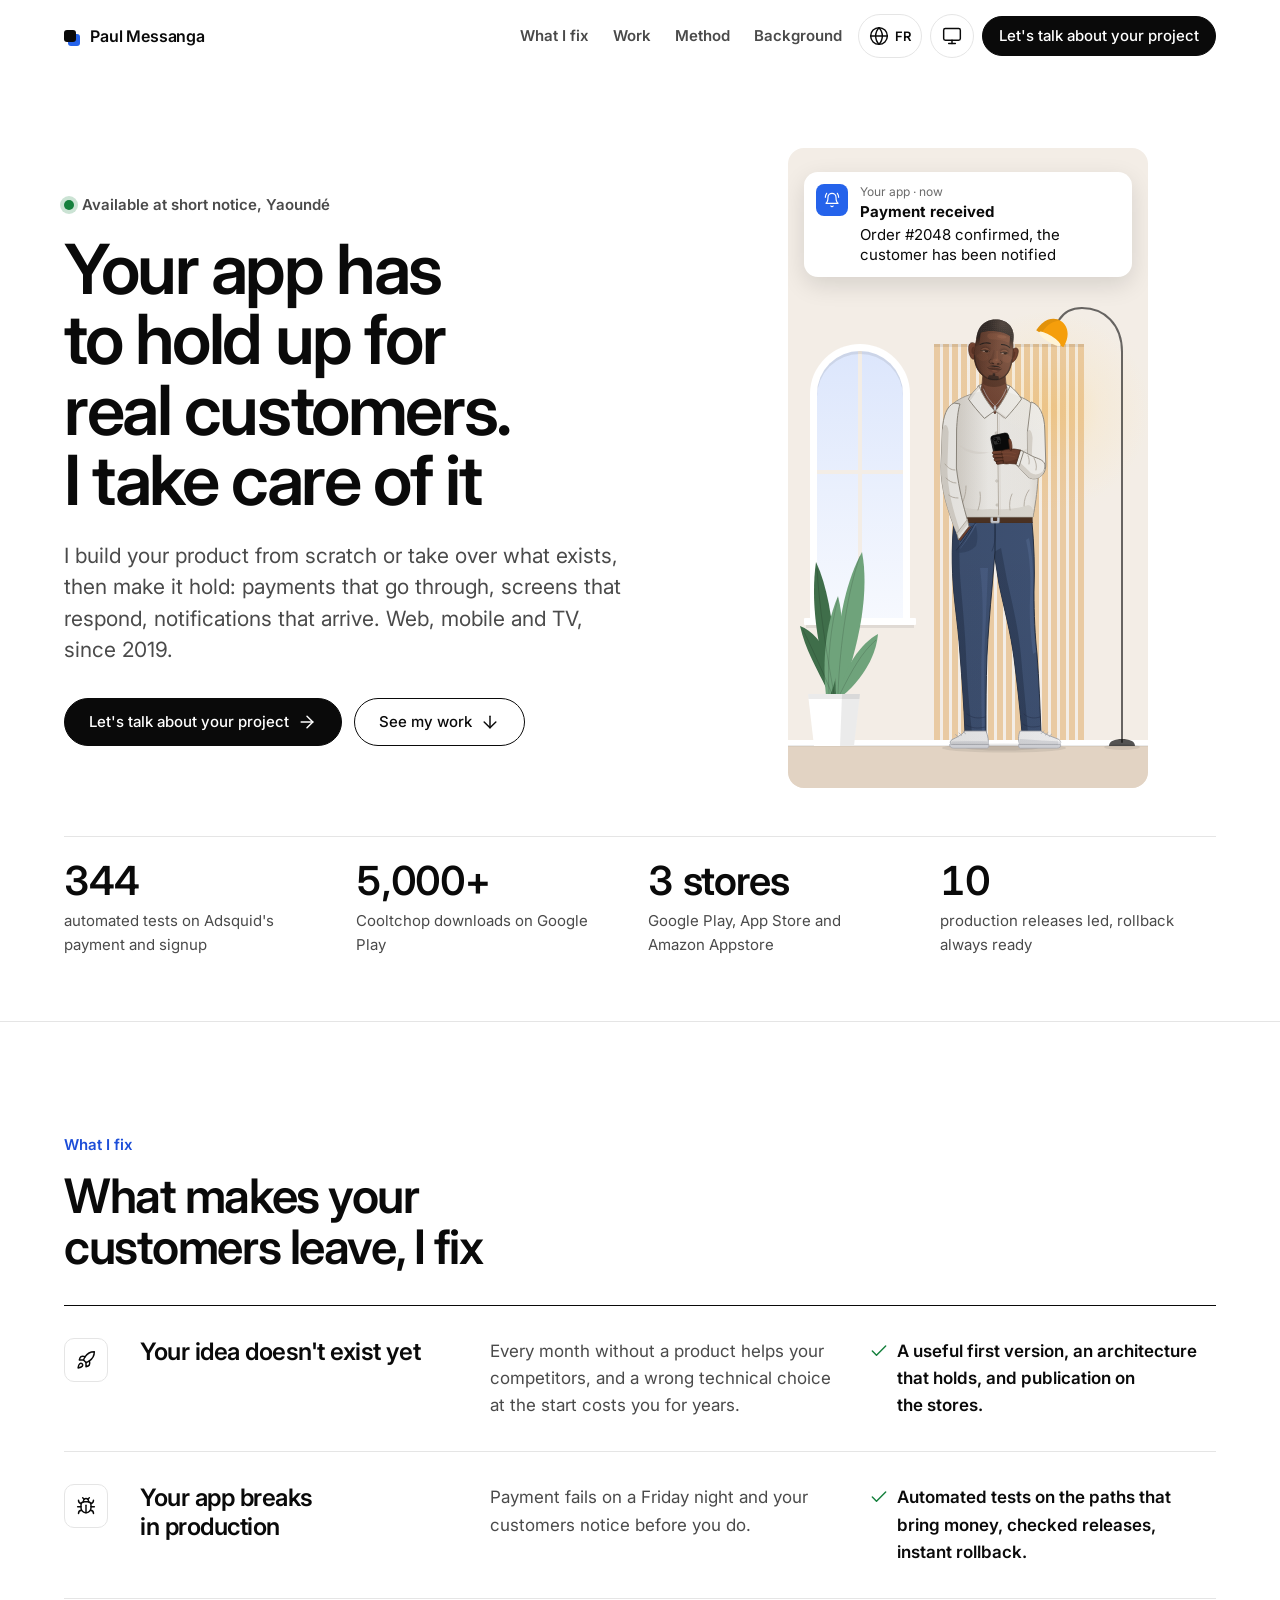
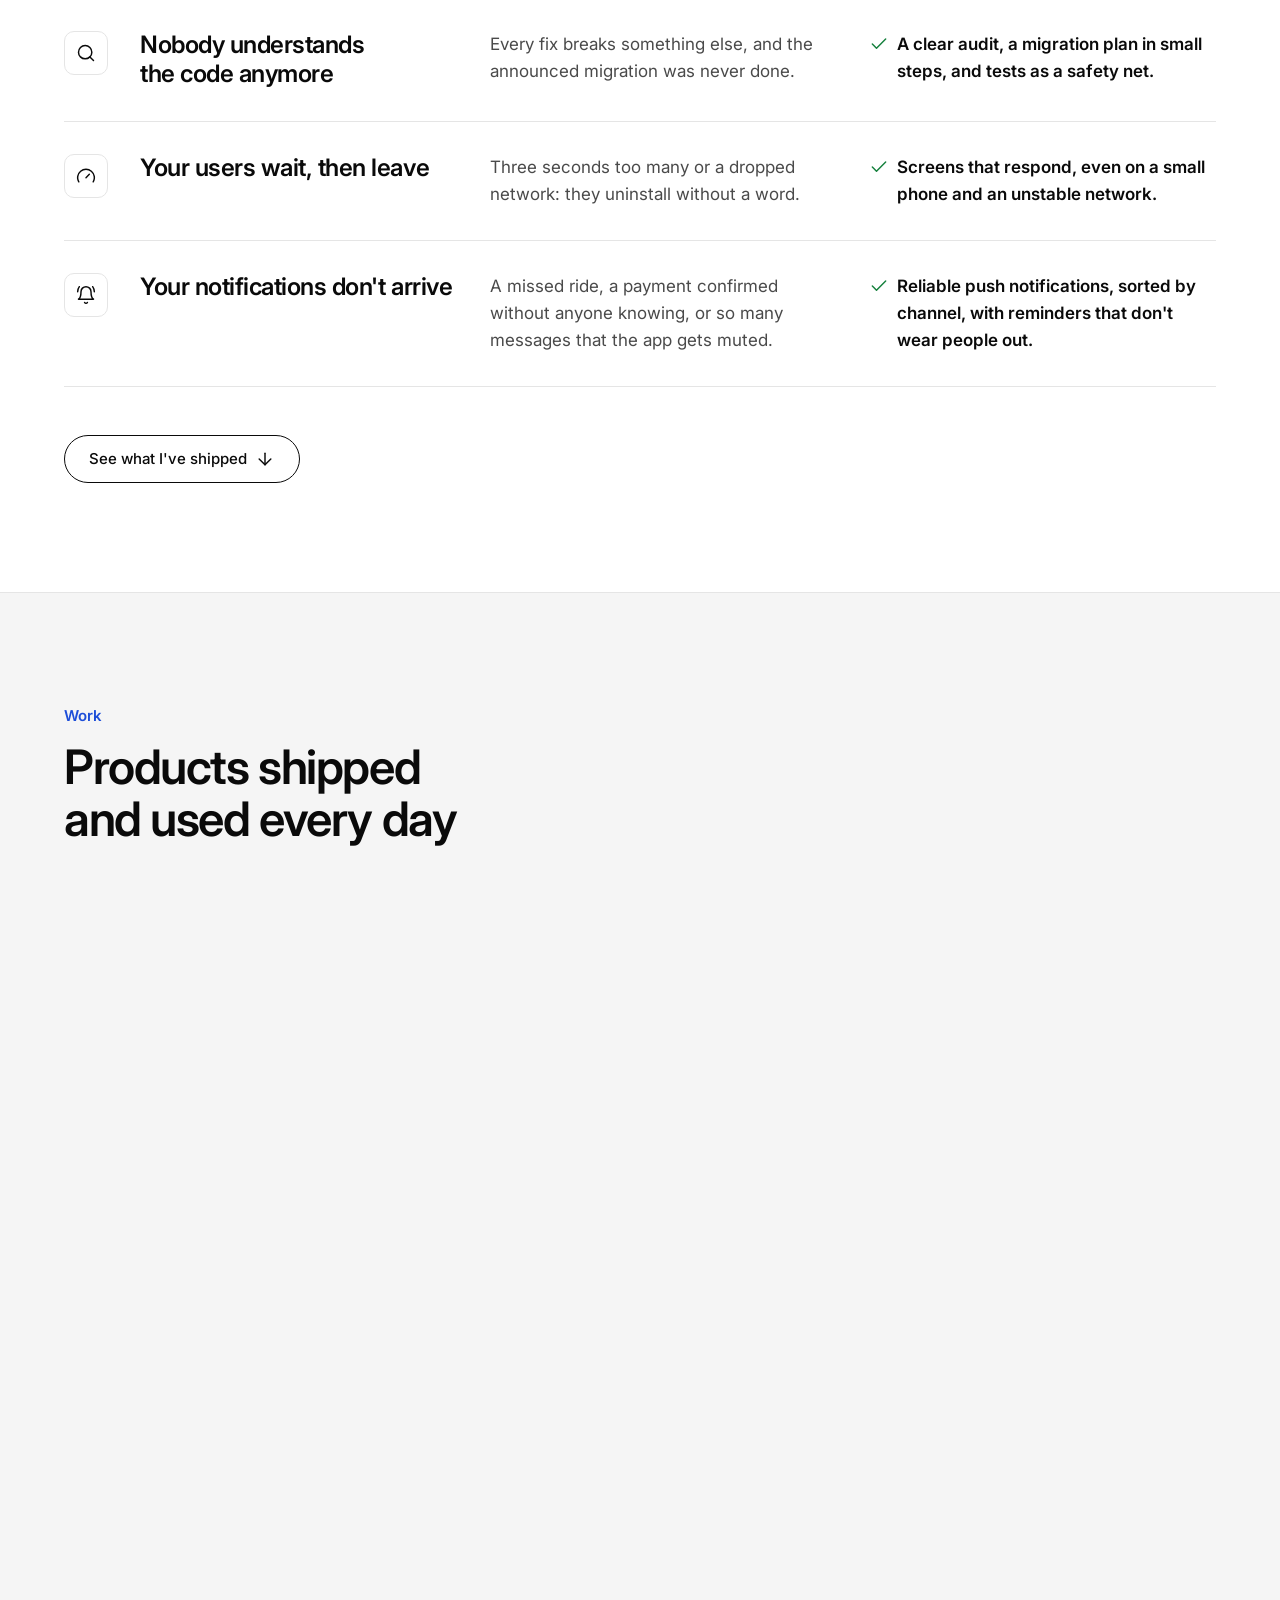
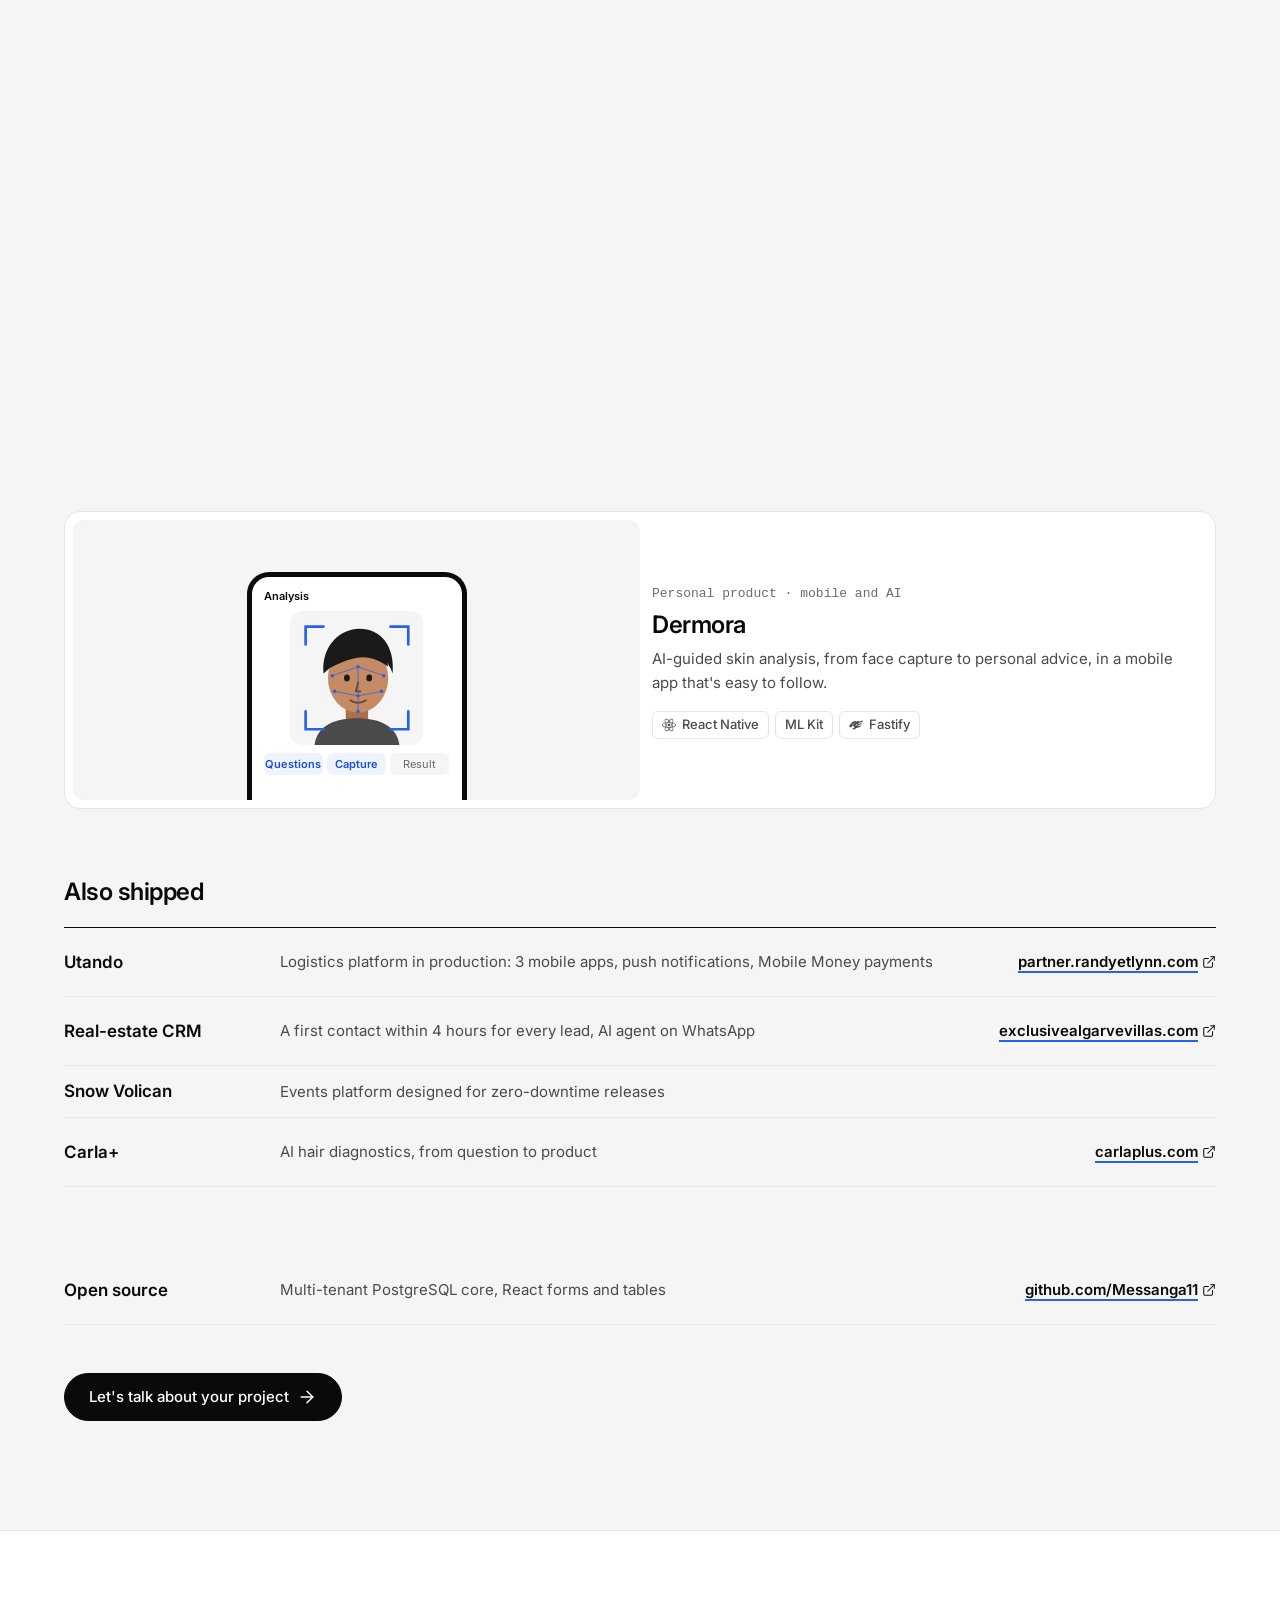
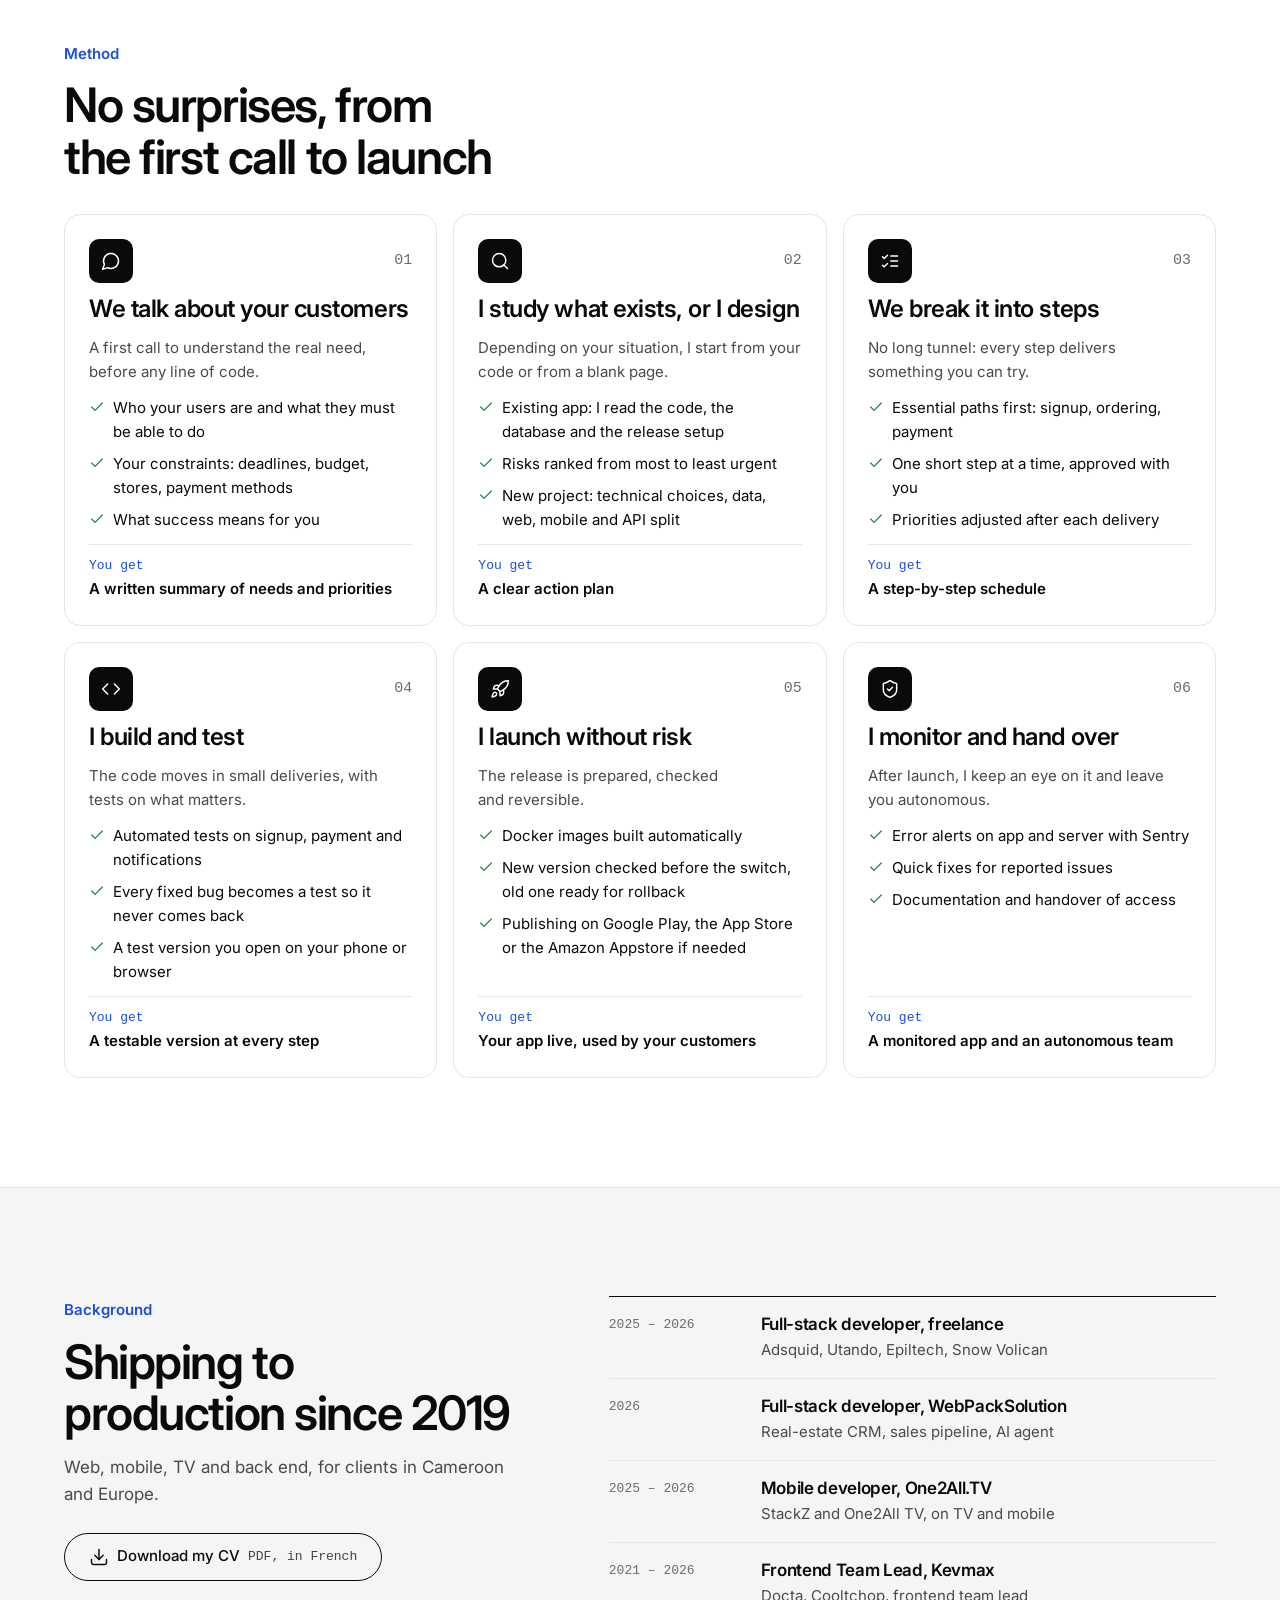
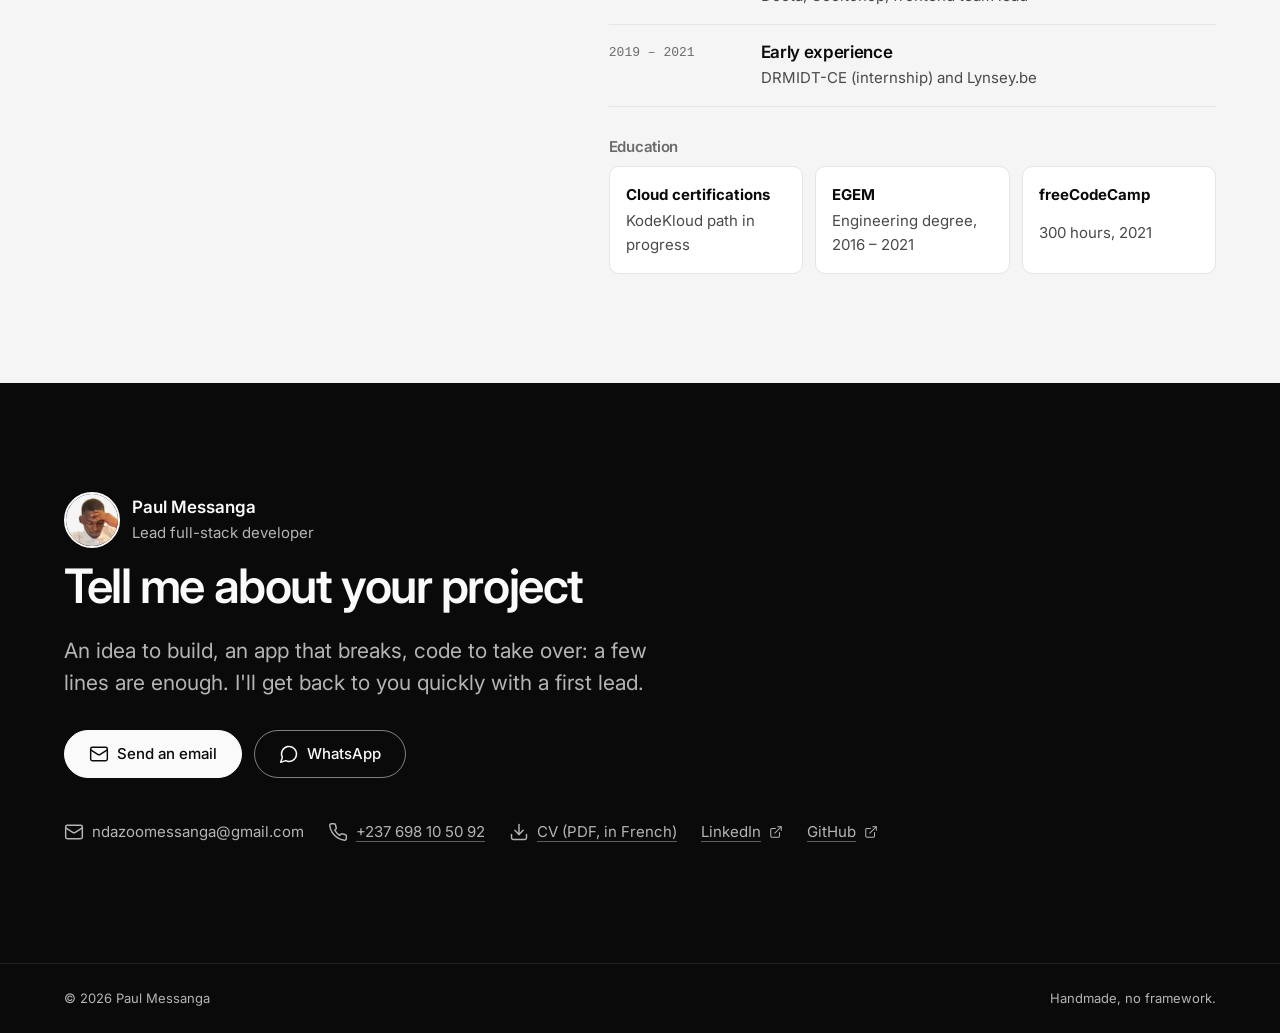
==== en/index.html @ 6e317a6b "feat: semi-realistic hero character, scene colours follow light/dark theme Co-Authored-By: Claude Op" ====
<!doctype html>
<!-- GENERATED by tools/build-i18n.mjs, edit tools/ instead -->
<html lang="en">
<head>
  <meta charset="utf-8">
  <meta name="viewport" content="width=device-width, initial-scale=1, viewport-fit=cover">
  <title>Paul Messanga — Lead full-stack developer in Yaoundé (web, mobile, TV)</title>
  <meta name="description" content="Lead full-stack developer in Yaoundé, Cameroon. I build your app from scratch or take over your existing code, and make it hold up for real customers: web, mobile, TV, payments, push notifications.">
  <meta name="author" content="Paul Messanga">
  <meta name="robots" content="index, follow, max-image-preview:large">
  <link rel="canonical" href="https://paul-messanga.ndazoomessanga.workers.dev[object Object]">
  <link rel="alternate" hreflang="fr" href="https://paul-messanga.ndazoomessanga.workers.dev/">
  <link rel="alternate" hreflang="en" href="https://paul-messanga.ndazoomessanga.workers.dev/en/">
  <link rel="alternate" hreflang="x-default" href="https://paul-messanga.ndazoomessanga.workers.dev/">
  <meta name="theme-color" content="#FFFFFF" media="(prefers-color-scheme: light)">
  <meta name="theme-color" content="#0A0A0A" media="(prefers-color-scheme: dark)">
  <meta name="color-scheme" content="light dark">
  <meta property="og:type" content="profile">
  <meta property="og:locale" content="en_US">
  <meta property="og:locale:alternate" content="fr_FR">
  <meta property="og:site_name" content="Paul Messanga">
  <meta property="og:title" content="Paul Messanga — Your app has to hold up for your customers">
  <meta property="og:description" content="From scratch or taken over: web, mobile and TV, payments, real time and push notifications. Based in Yaoundé.">
  <meta property="og:url" content="https://paul-messanga.ndazoomessanga.workers.dev[object Object]">
  <meta property="og:image" content="https://paul-messanga.ndazoomessanga.workers.dev/assets/img/og-en.png">
  <meta property="og:image:width" content="1200">
  <meta property="og:image:height" content="630">
  <meta property="og:image:alt" content="Paul Messanga, lead full-stack developer in Yaoundé">
  <meta name="twitter:card" content="summary_large_image">
  <meta name="twitter:title" content="Paul Messanga — Your app has to hold up for your customers">
  <meta name="twitter:description" content="From scratch or taken over: web, mobile and TV, payments, real time and push notifications. Based in Yaoundé.">
  <meta name="twitter:image" content="https://paul-messanga.ndazoomessanga.workers.dev/assets/img/og-en.png">
  <link rel="icon" href="/favicon.svg" type="image/svg+xml">
  <link rel="manifest" href="/site.webmanifest">
  <script>
(function(){try{var d=document.documentElement,s=localStorage.getItem('theme');
if(s==='light'||s==='dark')d.setAttribute('data-theme',s);
if(/bot|crawl|spider|lighthouse|headless|preview/i.test(navigator.userAgent))return;
var l=localStorage.getItem('lang'),here='en',to=null;
if(l&&l!==here)to=l;
else if(!l&&here==='fr'&&location.pathname==='/'){var n=(navigator.languages||[navigator.language||''])
.map(function(x){return String(x).slice(0,2).toLowerCase()}).filter(function(x){return x==='fr'||x==='en'})[0];if(n==='en')to='en'}
if(to)location.replace((to==='en'?'/en/':'/')+location.hash)}catch(_){}})();
</script>
  <link rel="preconnect" href="https://fonts.googleapis.com">
  <link rel="preconnect" href="https://fonts.gstatic.com" crossorigin>
  <link rel="stylesheet" href="https://fonts.googleapis.com/css2?family=Inter:wght@400;500;600&display=swap">
  <link rel="stylesheet" href="/assets/css/styles.css">
  <link rel="modulepreload" href="/assets/js/main.js">
  <script type="module" src="/assets/js/main.js"></script>
  <script type="application/ld+json">{"@context":"https://schema.org","@graph":[{"@type":"Person","@id":"https://paul-messanga.ndazoomessanga.workers.dev/#paul","name":"Paul Messanga","jobTitle":"Lead full-stack developer","url":"https://paul-messanga.ndazoomessanga.workers.dev[object Object]","image":"https://paul-messanga.ndazoomessanga.workers.dev/assets/img/paul.webp","email":"mailto:ndazoomessanga@gmail.com","telephone":"+237698105092","address":{"@type":"PostalAddress","addressLocality":"Yaoundé","addressCountry":"CM"},"alumniOf":{"@type":"CollegeOrUniversity","name":"EGEM"},"knowsLanguage":["fr","en"],"knowsAbout":["Node.js","TypeScript","PostgreSQL","Docker","GitHub Actions","React","Next.js","React Native","Flutter","Push notifications","End-to-end testing"],"sameAs":["https://github.com/Messanga11","https://www.linkedin.com/in/paul-messanga-954a711b3"]},{"@type":"ProfilePage","@id":"https://paul-messanga.ndazoomessanga.workers.dev[object Object]#page","url":"https://paul-messanga.ndazoomessanga.workers.dev[object Object]","name":"Paul Messanga — Your app has to hold up for your customers","inLanguage":"en","mainEntity":{"@id":"https://paul-messanga.ndazoomessanga.workers.dev/#paul"}}]}</script>
</head>
<body data-menu-open="Open menu" data-menu-close="Close menu" data-theme-light="Theme: light. Switch to dark" data-theme-dark="Theme: dark. Follow system" data-theme-system="Theme: system. Switch to light">
  <svg class="sprite" aria-hidden="true" focusable="false"><defs><symbol id="i-arrow-right" viewBox="0 0 24 24"><path d="M5 12h14"/><path d="m12 5 7 7-7 7"/></symbol><symbol id="i-arrow-down" viewBox="0 0 24 24"><path d="M12 5v14"/><path d="m19 12-7 7-7-7"/></symbol><symbol id="i-mail" viewBox="0 0 24 24"><rect width="20" height="16" x="2" y="4" rx="2"/><path d="m22 7-8.97 5.7a1.94 1.94 0 0 1-2.06 0L2 7"/></symbol><symbol id="i-message" viewBox="0 0 24 24"><path d="M7.9 20A9 9 0 1 0 4 16.1L2 22Z"/></symbol><symbol id="i-phone" viewBox="0 0 24 24"><path d="M22 16.92v3a2 2 0 0 1-2.18 2 19.79 19.79 0 0 1-8.63-3.07 19.5 19.5 0 0 1-6-6 19.79 19.79 0 0 1-3.07-8.67A2 2 0 0 1 4.11 2h3a2 2 0 0 1 2 1.72 12.84 12.84 0 0 0 .7 2.81 2 2 0 0 1-.45 2.11L8.09 9.91a16 16 0 0 0 6 6l1.27-1.27a2 2 0 0 1 2.11-.45 12.84 12.84 0 0 0 2.81.7A2 2 0 0 1 22 16.92z"/></symbol><symbol id="i-download" viewBox="0 0 24 24"><path d="M21 15v4a2 2 0 0 1-2 2H5a2 2 0 0 1-2-2v-4"/><path d="m7 10 5 5 5-5"/><path d="M12 15V3"/></symbol><symbol id="i-sun" viewBox="0 0 24 24"><circle cx="12" cy="12" r="4"/><path d="M12 2v2"/><path d="M12 20v2"/><path d="m4.93 4.93 1.41 1.41"/><path d="m17.66 17.66 1.41 1.41"/><path d="M2 12h2"/><path d="M20 12h2"/><path d="m6.34 17.66-1.41 1.41"/><path d="m19.07 4.93-1.41 1.41"/></symbol><symbol id="i-moon" viewBox="0 0 24 24"><path d="M12 3a6 6 0 0 0 9 9 9 9 0 1 1-9-9Z"/></symbol><symbol id="i-monitor" viewBox="0 0 24 24"><rect width="20" height="14" x="2" y="3" rx="2"/><path d="M8 21h8"/><path d="M12 17v4"/></symbol><symbol id="i-globe" viewBox="0 0 24 24"><circle cx="12" cy="12" r="10"/><path d="M12 2a14.5 14.5 0 0 0 0 20 14.5 14.5 0 0 0 0-20"/><path d="M2 12h20"/></symbol><symbol id="i-menu" viewBox="0 0 24 24"><path d="M4 6h16"/><path d="M4 12h16"/><path d="M4 18h16"/></symbol><symbol id="i-x" viewBox="0 0 24 24"><path d="M18 6 6 18"/><path d="m6 6 12 12"/></symbol><symbol id="i-check" viewBox="0 0 24 24"><path d="M20 6 9 17l-5-5"/></symbol><symbol id="i-rocket" viewBox="0 0 24 24"><path d="M4.5 16.5c-1.5 1.26-2 5-2 5s3.74-.5 5-2c.71-.84.7-2.13-.09-2.91a2.18 2.18 0 0 0-2.91-.09z"/><path d="m12 15-3-3a22 22 0 0 1 2-3.95A12.88 12.88 0 0 1 22 2c0 2.72-.78 7.5-6 11a22.35 22.35 0 0 1-4 2z"/><path d="M9 12H4s.55-3.03 2-4c1.62-1.08 5 0 5 0"/><path d="M12 15v5s3.03-.55 4-2c1.08-1.62 0-5 0-5"/></symbol><symbol id="i-bug" viewBox="0 0 24 24"><path d="m8 2 1.88 1.88"/><path d="M14.12 3.88 16 2"/><path d="M9 7.13v-1a3.003 3.003 0 1 1 6 0v1"/><path d="M12 20c-3.3 0-6-2.7-6-6v-3a4 4 0 0 1 4-4h4a4 4 0 0 1 4 4v3c0 3.3-2.7 6-6 6"/><path d="M12 20v-9"/><path d="M6.53 9C4.6 8.8 3 7.1 3 5"/><path d="M6 13H2"/><path d="M3 21c0-2.1 1.7-3.9 3.8-4"/><path d="M20.97 5c0 2.1-1.6 3.8-3.5 4"/><path d="M22 13h-4"/><path d="M17.2 17c2.1.1 3.8 1.9 3.8 4"/></symbol><symbol id="i-search" viewBox="0 0 24 24"><circle cx="11" cy="11" r="8"/><path d="m21 21-4.3-4.3"/></symbol><symbol id="i-gauge" viewBox="0 0 24 24"><path d="m12 14 4-4"/><path d="M3.34 19a10 10 0 1 1 17.32 0"/></symbol><symbol id="i-bell" viewBox="0 0 24 24"><path d="M6 8a6 6 0 0 1 12 0c0 7 3 9 3 9H3s3-2 3-9"/><path d="M10.3 21a1.94 1.94 0 0 0 3.4 0"/><path d="M4 2C2.8 3.7 2 5.7 2 8"/><path d="M22 8c0-2.3-.8-4.3-2-6"/></symbol><symbol id="i-external" viewBox="0 0 24 24"><path d="M15 3h6v6"/><path d="M10 14 21 3"/><path d="M18 13v6a2 2 0 0 1-2 2H5a2 2 0 0 1-2-2V8a2 2 0 0 1 2-2h6"/></symbol><symbol id="i-list" viewBox="0 0 24 24"><path d="m3 17 2 2 4-4"/><path d="m3 7 2 2 4-4"/><path d="M13 6h8"/><path d="M13 12h8"/><path d="M13 18h8"/></symbol><symbol id="i-code" viewBox="0 0 24 24"><path d="m16 18 6-6-6-6"/><path d="m8 6-6 6 6 6"/></symbol><symbol id="i-shield" viewBox="0 0 24 24"><path d="M20 13c0 5-3.5 7.5-7.66 8.95a1 1 0 0 1-.67-.01C7.5 20.5 4 18 4 13V6a1 1 0 0 1 1-1c2 0 4.5-1.2 6.24-2.72a1.17 1.17 0 0 1 1.52 0C14.51 3.81 17 5 19 5a1 1 0 0 1 1 1z"/><path d="m9 12 2 2 4-4"/></symbol></defs></svg>
  <svg class="sprite" aria-hidden="true" focusable="false"><defs><symbol id="b-react" viewBox="0 0 24 24"><path d="M14.23 12.004a2.236 2.236 0 0 1-2.235 2.236 2.236 2.236 0 0 1-2.236-2.236 2.236 2.236 0 0 1 2.235-2.236 2.236 2.236 0 0 1 2.236 2.236zm2.648-10.69c-1.346 0-3.107.96-4.888 2.622-1.78-1.653-3.542-2.602-4.887-2.602-.41 0-.783.093-1.106.278-1.375.793-1.683 3.264-.973 6.365C1.98 8.917 0 10.42 0 12.004c0 1.59 1.99 3.097 5.043 4.03-.704 3.113-.39 5.588.988 6.38.32.187.69.275 1.102.275 1.345 0 3.107-.96 4.888-2.624 1.78 1.654 3.542 2.603 4.887 2.603.41 0 .783-.09 1.106-.275 1.374-.792 1.683-3.263.973-6.365C22.02 15.096 24 13.59 24 12.004c0-1.59-1.99-3.097-5.043-4.032.704-3.11.39-5.587-.988-6.38-.318-.184-.688-.277-1.092-.278zm-.005 1.09v.006c.225 0 .406.044.558.127.666.382.955 1.835.73 3.704-.054.46-.142.945-.25 1.44-.96-.236-2.006-.417-3.107-.534-.66-.905-1.345-1.727-2.035-2.447 1.592-1.48 3.087-2.292 4.105-2.295zm-9.77.02c1.012 0 2.514.808 4.11 2.28-.686.72-1.37 1.537-2.02 2.442-1.107.117-2.154.298-3.113.538-.112-.49-.195-.964-.254-1.42-.23-1.868.054-3.32.714-3.707.19-.09.4-.127.563-.132zm4.882 3.05c.455.468.91.992 1.36 1.564-.44-.02-.89-.034-1.345-.034-.46 0-.915.01-1.36.034.44-.572.895-1.096 1.345-1.565zM12 8.1c.74 0 1.477.034 2.202.093.406.582.802 1.203 1.183 1.86.372.64.71 1.29 1.018 1.946-.308.655-.646 1.31-1.013 1.95-.38.66-.773 1.288-1.18 1.87-.728.063-1.466.098-2.21.098-.74 0-1.477-.035-2.202-.093-.406-.582-.802-1.204-1.183-1.86-.372-.64-.71-1.29-1.018-1.946.303-.657.646-1.313 1.013-1.954.38-.66.773-1.286 1.18-1.868.728-.064 1.466-.098 2.21-.098zm-3.635.254c-.24.377-.48.763-.704 1.16-.225.39-.435.782-.635 1.174-.265-.656-.49-1.31-.676-1.947.64-.15 1.315-.283 2.015-.386zm7.26 0c.695.103 1.365.23 2.006.387-.18.632-.405 1.282-.66 1.933-.2-.39-.41-.783-.64-1.174-.225-.392-.465-.774-.705-1.146zm3.063.675c.484.15.944.317 1.375.498 1.732.74 2.852 1.708 2.852 2.476-.005.768-1.125 1.74-2.857 2.475-.42.18-.88.342-1.355.493-.28-.958-.646-1.956-1.1-2.98.45-1.017.81-2.01 1.085-2.964zm-13.395.004c.278.96.645 1.957 1.1 2.98-.45 1.017-.812 2.01-1.086 2.964-.484-.15-.944-.318-1.37-.5-1.732-.737-2.852-1.706-2.852-2.474 0-.768 1.12-1.742 2.852-2.476.42-.18.88-.342 1.356-.494zm11.678 4.28c.265.657.49 1.312.676 1.948-.64.157-1.316.29-2.016.39.24-.375.48-.762.705-1.158.225-.39.435-.788.636-1.18zm-9.945.02c.2.392.41.783.64 1.175.23.39.465.772.705 1.143-.695-.102-1.365-.23-2.006-.386.18-.63.406-1.282.66-1.933zM17.92 16.32c.112.493.2.968.254 1.423.23 1.868-.054 3.32-.714 3.708-.147.09-.338.128-.563.128-1.012 0-2.514-.807-4.11-2.28.686-.72 1.37-1.536 2.02-2.44 1.107-.118 2.154-.3 3.113-.54zm-11.83.01c.96.234 2.006.415 3.107.532.66.905 1.345 1.727 2.035 2.446-1.595 1.483-3.092 2.295-4.11 2.295-.22-.005-.406-.05-.553-.132-.666-.38-.955-1.834-.73-3.703.054-.46.142-.944.25-1.438zm4.56.64c.44.02.89.034 1.345.034.46 0 .915-.01 1.36-.034-.44.572-.895 1.095-1.345 1.565-.455-.47-.91-.993-1.36-1.565z"/></symbol><symbol id="b-android" viewBox="0 0 24 24"><path d="M18.4395 5.5586c-.675 1.1664-1.352 2.3318-2.0274 3.498-.0366-.0155-.0742-.0286-.1113-.043-1.8249-.6957-3.484-.8-4.42-.787-1.8551.0185-3.3544.4643-4.2597.8203-.084-.1494-1.7526-3.021-2.0215-3.4864a1.1451 1.1451 0 0 0-.1406-.1914c-.3312-.364-.9054-.4859-1.379-.203-.475.282-.7136.9361-.3886 1.5019 1.9466 3.3696-.0966-.2158 1.9473 3.3593.0172.031-.4946.2642-1.3926 1.0177C2.8987 12.176.452 14.772 0 18.9902h24c-.119-1.1108-.3686-2.099-.7461-3.0683-.7438-1.9118-1.8435-3.2928-2.7402-4.1836a12.1048 12.1048 0 0 0-2.1309-1.6875c.6594-1.122 1.312-2.2559 1.9649-3.3848.2077-.3615.1886-.7956-.0079-1.1191a1.1001 1.1001 0 0 0-.8515-.5332c-.5225-.0536-.9392.3128-1.0488.5449zm-.0391 8.461c.3944.5926.324 1.3306-.1563 1.6503-.4799.3197-1.188.0985-1.582-.4941-.3944-.5927-.324-1.3307.1563-1.6504.4727-.315 1.1812-.1086 1.582.4941zM7.207 13.5273c.4803.3197.5506 1.0577.1563 1.6504-.394.5926-1.1038.8138-1.584.4941-.48-.3197-.5503-1.0577-.1563-1.6504.4008-.6021 1.1087-.8106 1.584-.4941z"/></symbol><symbol id="b-webrtc" viewBox="0 0 24 24"><path d="M11.9998.3598c-2.8272 0-5.1456 2.1733-5.3793 4.94a5.4117 5.4117 0 00-1.2207-.1401C2.418 5.1597 0 7.5779 0 10.5603c0 2.2203 1.341 4.1274 3.2568 4.957a5.3734 5.3734 0 00-.7372 2.7227c0 2.9823 2.4175 5.4002 5.4002 5.4002 1.6627 0 3.1492-.7522 4.1397-1.934.9906 1.1818 2.4773 1.934 4.1398 1.934 2.983 0 5.4004-2.418 5.4004-5.4002 0-.9719-.258-1.883-.7073-2.6708C22.7283 14.7068 24 12.8418 24 10.6795c0-2.9823-2.4175-5.4006-5.3998-5.4006-.417 0-.8223.049-1.2121.1384C17.2112 2.5949 14.867.3598 11.9998.3598zm-5.717 6.8683h10.5924c.7458 0 1.352.605 1.352 1.3487v7.6463c0 .7438-.6062 1.3482-1.352 1.3482h-3.6085l-7.24 3.5491 1.1008-3.5491h-.8447c-.7458 0-1.3522-.6044-1.3522-1.3482V8.5768c0-.7438.6064-1.3487 1.3522-1.3487Z"/></symbol><symbol id="b-nextdotjs" viewBox="0 0 24 24"><path d="M18.665 21.978C16.758 23.255 14.465 24 12 24 5.377 24 0 18.623 0 12S5.377 0 12 0s12 5.377 12 12c0 3.583-1.574 6.801-4.067 9.001L9.219 7.2H7.2v9.596h1.615V9.251l9.85 12.727Zm-3.332-8.533 1.6 2.061V7.2h-1.6v6.245Z"/></symbol><symbol id="b-postgresql" viewBox="0 0 24 24"><path d="M23.5594 14.7228a.5269.5269 0 0 0-.0563-.1191c-.139-.2632-.4768-.3418-1.0074-.2321-1.6533.3411-2.2935.1312-2.5256-.0191 1.342-2.0482 2.445-4.522 3.0411-6.8297.2714-1.0507.7982-3.5237.1222-4.7316a1.5641 1.5641 0 0 0-.1509-.235C21.6931.9086 19.8007.0248 17.5099.0005c-1.4947-.0158-2.7705.3461-3.1161.4794a9.449 9.449 0 0 0-.5159-.0816 8.044 8.044 0 0 0-1.3114-.1278c-1.1822-.0184-2.2038.2642-3.0498.8406-.8573-.3211-4.7888-1.645-7.2219.0788C.9359 2.1526.3086 3.8733.4302 6.3043c.0409.818.5069 3.334 1.2423 5.7436.4598 1.5065.9387 2.7019 1.4334 3.582.553.9942 1.1259 1.5933 1.7143 1.7895.4474.1491 1.1327.1441 1.8581-.7279.8012-.9635 1.5903-1.8258 1.9446-2.2069.4351.2355.9064.3625 1.39.3772a.0569.0569 0 0 0 .0004.0041 11.0312 11.0312 0 0 0-.2472.3054c-.3389.4302-.4094.5197-1.5002.7443-.3102.064-1.1344.2339-1.1464.8115-.0025.1224.0329.2309.0919.3268.2269.4231.9216.6097 1.015.6331 1.3345.3335 2.5044.092 3.3714-.6787-.017 2.231.0775 4.4174.3454 5.0874.2212.5529.7618 1.9045 2.4692 1.9043.2505 0 .5263-.0291.8296-.0941 1.7819-.3821 2.5557-1.1696 2.855-2.9059.1503-.8707.4016-2.8753.5388-4.1012.0169-.0703.0357-.1207.057-.1362.0007-.0005.0697-.0471.4272.0307a.3673.3673 0 0 0 .0443.0068l.2539.0223.0149.001c.8468.0384 1.9114-.1426 2.5312-.4308.6438-.2988 1.8057-1.0323 1.5951-1.6698zM2.371 11.8765c-.7435-2.4358-1.1779-4.8851-1.2123-5.5719-.1086-2.1714.4171-3.6829 1.5623-4.4927 1.8367-1.2986 4.8398-.5408 6.108-.13-.0032.0032-.0066.0061-.0098.0094-2.0238 2.044-1.9758 5.536-1.9708 5.7495-.0002.0823.0066.1989.0162.3593.0348.5873.0996 1.6804-.0735 2.9184-.1609 1.1504.1937 2.2764.9728 3.0892.0806.0841.1648.1631.2518.2374-.3468.3714-1.1004 1.1926-1.9025 2.1576-.5677.6825-.9597.5517-1.0886.5087-.3919-.1307-.813-.5871-1.2381-1.3223-.4796-.839-.9635-2.0317-1.4155-3.5126zm6.0072 5.0871c-.1711-.0428-.3271-.1132-.4322-.1772.0889-.0394.2374-.0902.4833-.1409 1.2833-.2641 1.4815-.4506 1.9143-1.0002.0992-.126.2116-.2687.3673-.4426a.3549.3549 0 0 0 .0737-.1298c.1708-.1513.2724-.1099.4369-.0417.156.0646.3078.26.3695.4752.0291.1016.0619.2945-.0452.4444-.9043 1.2658-2.2216 1.2494-3.1676 1.0128zm2.094-3.988-.0525.141c-.133.3566-.2567.6881-.3334 1.003-.6674-.0021-1.3168-.2872-1.8105-.8024-.6279-.6551-.9131-1.5664-.7825-2.5004.1828-1.3079.1153-2.4468.079-3.0586-.005-.0857-.0095-.1607-.0122-.2199.2957-.2621 1.6659-.9962 2.6429-.7724.4459.1022.7176.4057.8305.928.5846 2.7038.0774 3.8307-.3302 4.7363-.084.1866-.1633.3629-.2311.5454zm7.3637 4.5725c-.0169.1768-.0358.376-.0618.5959l-.146.4383a.3547.3547 0 0 0-.0182.1077c-.0059.4747-.054.6489-.115.8693-.0634.2292-.1353.4891-.1794 1.0575-.11 1.4143-.8782 2.2267-2.4172 2.5565-1.5155.3251-1.7843-.4968-2.0212-1.2217a6.5824 6.5824 0 0 0-.0769-.2266c-.2154-.5858-.1911-1.4119-.1574-2.5551.0165-.5612-.0249-1.9013-.3302-2.6462.0044-.2932.0106-.5909.019-.8918a.3529.3529 0 0 0-.0153-.1126 1.4927 1.4927 0 0 0-.0439-.208c-.1226-.4283-.4213-.7866-.7797-.9351-.1424-.059-.4038-.1672-.7178-.0869.067-.276.1831-.5875.309-.9249l.0529-.142c.0595-.16.134-.3257.213-.5012.4265-.9476 1.0106-2.2453.3766-5.1772-.2374-1.0981-1.0304-1.6343-2.2324-1.5098-.7207.0746-1.3799.3654-1.7088.5321a5.6716 5.6716 0 0 0-.1958.1041c.0918-1.1064.4386-3.1741 1.7357-4.4823a4.0306 4.0306 0 0 1 .3033-.276.3532.3532 0 0 0 .1447-.0644c.7524-.5706 1.6945-.8506 2.802-.8325.4091.0067.8017.0339 1.1742.081 1.939.3544 3.2439 1.4468 4.0359 2.3827.8143.9623 1.2552 1.9315 1.4312 2.4543-1.3232-.1346-2.2234.1268-2.6797.779-.9926 1.4189.543 4.1729 1.2811 5.4964.1353.2426.2522.4522.2889.5413.2403.5825.5515.9713.7787 1.2552.0696.087.1372.1714.1885.245-.4008.1155-1.1208.3825-1.0552 1.717-.0123.1563-.0423.4469-.0834.8148-.0461.2077-.0702.4603-.0994.7662zm.8905-1.6211c-.0405-.8316.2691-.9185.5967-1.0105a2.8566 2.8566 0 0 0 .135-.0406 1.202 1.202 0 0 0 .1342.103c.5703.3765 1.5823.4213 3.0068.1344-.2016.1769-.5189.3994-.9533.6011-.4098.1903-1.0957.333-1.7473.3636-.7197.0336-1.0859-.0807-1.1721-.151zm.5695-9.2712c-.0059.3508-.0542.6692-.1054 1.0017-.055.3576-.112.7274-.1264 1.1762-.0142.4368.0404.8909.0932 1.3301.1066.887.216 1.8003-.2075 2.7014a3.5272 3.5272 0 0 1-.1876-.3856c-.0527-.1276-.1669-.3326-.3251-.6162-.6156-1.1041-2.0574-3.6896-1.3193-4.7446.3795-.5427 1.3408-.5661 2.1781-.463zm.2284 7.0137a12.3762 12.3762 0 0 0-.0853-.1074l-.0355-.0444c.7262-1.1995.5842-2.3862.4578-3.4385-.0519-.4318-.1009-.8396-.0885-1.2226.0129-.4061.0666-.7543.1185-1.0911.0639-.415.1288-.8443.1109-1.3505.0134-.0531.0188-.1158.0118-.1902-.0457-.4855-.5999-1.938-1.7294-3.253-.6076-.7073-1.4896-1.4972-2.6889-2.0395.5251-.1066 1.2328-.2035 2.0244-.1859 2.0515.0456 3.6746.8135 4.8242 2.2824a.908.908 0 0 1 .0667.1002c.7231 1.3556-.2762 6.2751-2.9867 10.5405zm-8.8166-6.1162c-.025.1794-.3089.4225-.6211.4225a.5821.5821 0 0 1-.0809-.0056c-.1873-.026-.3765-.144-.5059-.3156-.0458-.0605-.1203-.178-.1055-.2844.0055-.0401.0261-.0985.0925-.1488.1182-.0894.3518-.1226.6096-.0867.3163.0441.6426.1938.6113.4186zm7.9305-.4114c.0111.0792-.049.201-.1531.3102-.0683.0717-.212.1961-.4079.2232a.5456.5456 0 0 1-.075.0052c-.2935 0-.5414-.2344-.5607-.3717-.024-.1765.2641-.3106.5611-.352.297-.0414.6111.0088.6356.1851z"/></symbol><symbol id="b-stripe" viewBox="0 0 24 24"><path d="M13.976 9.15c-2.172-.806-3.356-1.426-3.356-2.409 0-.831.683-1.305 1.901-1.305 2.227 0 4.515.858 6.09 1.631l.89-5.494C18.252.975 15.697 0 12.165 0 9.667 0 7.589.654 6.104 1.872 4.56 3.147 3.757 4.992 3.757 7.218c0 4.039 2.467 5.76 6.476 7.219 2.585.92 3.445 1.574 3.445 2.583 0 .98-.84 1.545-2.354 1.545-1.875 0-4.965-.921-6.99-2.109l-.9 5.555C5.175 22.99 8.385 24 11.714 24c2.641 0 4.843-.624 6.328-1.813 1.664-1.305 2.525-3.236 2.525-5.732 0-4.128-2.524-5.851-6.594-7.305h.003z"/></symbol><symbol id="b-paypal" viewBox="0 0 24 24"><path d="M7.016 19.198h-4.2a.562.562 0 0 1-.555-.65L5.093.584A.692.692 0 0 1 5.776 0h7.222c3.417 0 5.904 2.488 5.846 5.5-.006.25-.027.5-.066.747A6.794 6.794 0 0 1 12.071 12H8.743a.69.69 0 0 0-.682.583l-.325 2.056-.013.083-.692 4.39-.015.087zM19.79 6.142c-.01.087-.01.175-.023.261a7.76 7.76 0 0 1-7.695 6.598H9.007l-.283 1.795-.013.083-.692 4.39-.134.843-.014.088H6.86l-.497 3.15a.562.562 0 0 0 .555.65h3.612c.34 0 .63-.249.683-.585l.952-6.031a.692.692 0 0 1 .683-.584h2.126a6.793 6.793 0 0 0 6.707-5.752c.306-1.95-.466-3.744-1.89-4.906z"/></symbol><symbol id="b-flutter" viewBox="0 0 24 24"><path d="M14.314 0L2.3 12 6 15.7 21.684.013h-7.357zm.014 11.072L7.857 17.53l6.47 6.47H21.7l-6.46-6.468 6.46-6.46h-7.37z"/></symbol><symbol id="b-payloadcms" viewBox="0 0 24 24"><path d="M11.068 0 22.08 6.625v12.573L13.787 24V11.427L2.769 4.808 11.068 0ZM1.92 18.302l8.31-4.812v9.812l-8.31-5Z"/></symbol><symbol id="b-docker" viewBox="0 0 24 24"><path d="M13.983 11.078h2.119a.186.186 0 00.186-.185V9.006a.186.186 0 00-.186-.186h-2.119a.185.185 0 00-.185.185v1.888c0 .102.083.185.185.185m-2.954-5.43h2.118a.186.186 0 00.186-.186V3.574a.186.186 0 00-.186-.185h-2.118a.185.185 0 00-.185.185v1.888c0 .102.082.185.185.185m0 2.716h2.118a.187.187 0 00.186-.186V6.29a.186.186 0 00-.186-.185h-2.118a.185.185 0 00-.185.185v1.887c0 .102.082.185.185.186m-2.93 0h2.12a.186.186 0 00.184-.186V6.29a.185.185 0 00-.185-.185H8.1a.185.185 0 00-.185.185v1.887c0 .102.083.185.185.186m-2.964 0h2.119a.186.186 0 00.185-.186V6.29a.185.185 0 00-.185-.185H5.136a.186.186 0 00-.186.185v1.887c0 .102.084.185.186.186m5.893 2.715h2.118a.186.186 0 00.186-.185V9.006a.186.186 0 00-.186-.186h-2.118a.185.185 0 00-.185.185v1.888c0 .102.082.185.185.185m-2.93 0h2.12a.185.185 0 00.184-.185V9.006a.185.185 0 00-.184-.186h-2.12a.185.185 0 00-.184.185v1.888c0 .102.083.185.185.185m-2.964 0h2.119a.185.185 0 00.185-.185V9.006a.185.185 0 00-.184-.186h-2.12a.186.186 0 00-.186.186v1.887c0 .102.084.185.186.185m-2.92 0h2.12a.185.185 0 00.184-.185V9.006a.185.185 0 00-.184-.186h-2.12a.185.185 0 00-.184.185v1.888c0 .102.082.185.185.185M23.763 9.89c-.065-.051-.672-.51-1.954-.51-.338.001-.676.03-1.01.087-.248-1.7-1.653-2.53-1.716-2.566l-.344-.199-.226.327c-.284.438-.49.922-.612 1.43-.23.97-.09 1.882.403 2.661-.595.332-1.55.413-1.744.42H.751a.751.751 0 00-.75.748 11.376 11.376 0 00.692 4.062c.545 1.428 1.355 2.48 2.41 3.124 1.18.723 3.1 1.137 5.275 1.137.983.003 1.963-.086 2.93-.266a12.248 12.248 0 003.823-1.389c.98-.567 1.86-1.288 2.61-2.136 1.252-1.418 1.998-2.997 2.553-4.4h.221c1.372 0 2.215-.549 2.68-1.009.309-.293.55-.65.707-1.046l.098-.288Z"/></symbol><symbol id="b-php" viewBox="0 0 24 24"><path d="M7.01 10.207h-.944l-.515 2.648h.838c.556 0 .97-.105 1.242-.314.272-.21.455-.559.55-1.049.092-.47.05-.802-.124-.995-.175-.193-.523-.29-1.047-.29zM12 5.688C5.373 5.688 0 8.514 0 12s5.373 6.313 12 6.313S24 15.486 24 12c0-3.486-5.373-6.312-12-6.312zm-3.26 7.451c-.261.25-.575.438-.917.551-.336.108-.765.164-1.285.164H5.357l-.327 1.681H3.652l1.23-6.326h2.65c.797 0 1.378.209 1.744.628.366.418.476 1.002.33 1.752a2.836 2.836 0 0 1-.305.847c-.143.255-.33.49-.561.703zm4.024.715l.543-2.799c.063-.318.039-.536-.068-.651-.107-.116-.336-.174-.687-.174H11.46l-.704 3.625H9.388l1.23-6.327h1.367l-.327 1.682h1.218c.767 0 1.295.134 1.586.401s.378.7.263 1.299l-.572 2.944h-1.389zm7.597-2.265a2.782 2.782 0 0 1-.305.847c-.143.255-.33.49-.561.703a2.44 2.44 0 0 1-.917.551c-.336.108-.765.164-1.286.164h-1.18l-.327 1.682h-1.378l1.23-6.326h2.649c.797 0 1.378.209 1.744.628.366.417.477 1.001.331 1.751zM17.766 10.207h-.943l-.516 2.648h.838c.557 0 .971-.105 1.242-.314.272-.21.455-.559.551-1.049.092-.47.049-.802-.125-.995s-.524-.29-1.047-.29z"/></symbol><symbol id="b-fastify" viewBox="0 0 24 24"><path d="M23.245 6.49L24 4.533l-.031-.121-7.473 1.967c.797-1.153.523-2.078.523-2.078s-2.387 1.524-4.193 1.485c-1.804-.04-2.387-.52-5.155.362-2.768.882-3.551 3.59-4.351 4.173-.804.583-3.32 2.477-3.32 2.477l.006.034 2.27-.724s-.622.585-1.945 2.37l-.062-.057.002.011s1.064 1.626 2.107 1.324a2.14 2.14 0 0 0 .353-.147c.419.234.967.463 1.572.525 0 0-.41-.475-.752-1.017l.238-.154.865.318-.096-.812c.003-.003.006-.003.008-.006l.849.311-.105-.738a5.65 5.65 0 0 1 .322-.158l.885-3.345 3.662-2.497-.291.733c-.741 1.826-2.135 2.256-2.135 2.256l-.582.22c-.433.512-.614.637-.764 2.353.348-.088.682-.107.984-.028 1.564.421 2.107 2.307 1.685 2.827-.104.13-.356.354-.673.617H7.77l-.008.514-.065.051h-.645l-.009.504-.17.127c-.607.011-1.373-.518-1.373-.518 0 .481.401 1.225.401 1.225l.07-.034-.061.045s1.625 1.083 2.646.681c.91-.356 3.263-2.213 5.296-3.093l6.15-1.62.811-2.1-4.688 1.235v-1.889l5.5-1.448.811-2.1-6.31 1.662V8.367zm-11.163 4l1.459-.384.02.074-.455 1.179-1.513.398zm.503 2.526l-1.512.398.489-1.266 1.459-.385.02.074zm1.971-.424l-1.513.398.49-1.266 1.459-.385.02.073Z"/></symbol></defs></svg>
  <a class="skip" href="#main">Skip to content</a>

  <header class="site-header" data-header>
    <div class="wrap header-inner">
      <a class="brand" href="#top" aria-label="Paul Messanga, back to top"><span class="brand-mark" aria-hidden="true"></span><span>Paul Messanga</span></a>
      <nav class="nav" aria-label="Main navigation">
        <ul class="nav-list" id="menu" data-menu>
          <li><a href="#services">What I fix</a></li><li><a href="#work">Work</a></li><li><a href="#method">Method</a></li><li><a href="#path">Background</a></li>
        </ul>
      </nav>
      <div class="header-actions">
        <a class="icon-btn lang-link" href="[object Object]" hreflang="fr" lang="fr" data-lang="fr" aria-label="Lire en français"><svg class="icon" aria-hidden="true" focusable="false"><use href="#i-globe"/></svg><span>FR</span></a>
        <button class="icon-btn theme-btn" type="button" data-theme-btn hidden>
          <span class="theme-icon" data-show="light"><svg class="icon" aria-hidden="true" focusable="false"><use href="#i-sun"/></svg></span>
          <span class="theme-icon" data-show="dark"><svg class="icon" aria-hidden="true" focusable="false"><use href="#i-moon"/></svg></span>
          <span class="theme-icon" data-show="system"><svg class="icon" aria-hidden="true" focusable="false"><use href="#i-monitor"/></svg></span>
        </button>
        <a class="btn btn-small header-cta" href="#contact">Let&#39;s talk about your project</a>
        <button class="icon-btn menu-btn" type="button" aria-expanded="false" aria-controls="menu" aria-label="Open menu" data-menu-btn>
          <span class="menu-open"><svg class="icon" aria-hidden="true" focusable="false"><use href="#i-menu"/></svg></span><span class="menu-close"><svg class="icon" aria-hidden="true" focusable="false"><use href="#i-x"/></svg></span>
        </button>
      </div>
    </div>
    <div class="progress" aria-hidden="true"><span data-progress></span></div>
  </header>

  <main id="main">
    <section class="hero" id="top" aria-labelledby="hero-title">
      <div class="wrap hero-grid">
        <div class="hero-copy">
          <p class="status"><span class="status-dot" aria-hidden="true"></span>Available at short notice, Yaoundé</p>
          <h1 id="hero-title">Your app has to hold up for real customers. I take care of it</h1>
          <p class="lead">I build your product from scratch or take over what exists, then make it hold: payments that go through, screens that respond, notifications that arrive. Web, mobile and TV, since 2019.</p>
          <div class="actions">
            <a class="btn" href="#contact">Let&#39;s talk about your project<svg class="icon btn-arrow" aria-hidden="true" focusable="false"><use href="#i-arrow-right"/></svg></a>
            <a class="btn btn-ghost" href="#work">See my work<svg class="icon btn-arrow" aria-hidden="true" focusable="false"><use href="#i-arrow-down"/></svg></a>
          </div>
        </div>
        <figure class="hero-art" data-reveal>
          <div class="notif" aria-hidden="true">
            <span class="notif-icon"><svg class="icon" aria-hidden="true" focusable="false"><use href="#i-bell"/></svg></span>
            <span class="notif-text"><span class="notif-meta">Your app · now</span><strong>Payment received</strong><span>Order #2048 confirmed, the customer has been notified</span></span>
          </div>
          <svg xmlns="http://www.w3.org/2000/svg" viewBox="0 0 360 640" aria-hidden="true" focusable="false">
<style>
.ha-win{fill:var(--art-window,#FFFFFF)}
.ha-winbar{fill:var(--art-window-bar,#F3EDE6)}
.ha-trim{fill:var(--art-furniture-2,#FFFFFF)}
.ha-floor{fill:var(--art-furniture,#E2D3C3)}
.ha-wood{fill:var(--art-wood,#D98E2B)}
.ha-lamp{fill:var(--art-lamp,#F59E0B)}
.ha-glow{fill:var(--art-lamp-glow,#FFF4D6)}
.ha-gl{stop-color:var(--art-lamp,#F59E0B)}
.ha-glg{stop-color:var(--art-lamp-glow,#FFF4D6)}
.ha-shst{stop-color:var(--art-shadow,rgba(10,10,10,.08))}
.ha-accs{stop-color:var(--art-accent,#2563EB)}
.ha-pole{fill:none;stroke:var(--art-cord,#0A0A0A);stroke-linecap:round;opacity:.6}
.ha-polef{fill:var(--art-cord,#0A0A0A);opacity:.7}
.ha-p1{fill:var(--art-plant-1,#3F6E4A)}
.ha-p2{fill:var(--art-plant-2,#6FA37B)}
.ha-pot{fill:var(--art-pot,#FFFFFF)}
.ha-ln{stroke:var(--art-line,#0A0A0A);fill:none}
.ha-dev{fill:var(--art-device,#0A0A0A);stroke:var(--art-device-edge,#0A0A0A);stroke-width:.7}
.ha-scr{fill:var(--art-screen,#FFFFFF)}
.ha-scrs{stroke:var(--art-screen,#FFFFFF);fill:none}
.ha-sh{fill:var(--art-shadow,rgba(10,10,10,.08))}
.ha-rim{fill:none;stroke:var(--art-rim,rgba(255,255,255,0));stroke-width:1.2;stroke-linejoin:round;stroke-linecap:round}
/* character: literal colours, form shading does not depend on the theme */
.ha-sk{fill:#6F4130}
.ha-ske{fill:#6F4130;stroke:#3E2217;stroke-width:.6;stroke-linejoin:round}
.ha-sk2{fill:#4E2C1F}
.ha-sk3{fill:#2E1810}
.ha-sk3s{stroke:#2E1810;fill:none;stroke-linecap:round}
.ha-skh{fill:#93583E}
.ha-skhs{stroke:#93583E;fill:none;stroke-linecap:round}
.ha-skx{fill:#B57859}
.ha-sks{stop-color:#3A1F15}
.ha-lip{fill:#4B271C}
.ha-lip2{fill:#643628}
.ha-lash{fill:#22130D}
.ha-eyew{fill:#B39486}
.ha-iris{fill:#24130D}
.ha-hr{fill:#141010}
.ha-hrs{stop-color:#141010}
.ha-hrhi{stop-color:#5A4A42}
.ha-hrst{stroke:#141010;fill:none;stroke-linecap:round}
.ha-coil{stroke:#4A3C36;fill:none;stroke-width:.42;stroke-linecap:round}
.ha-stub{fill:#2A1A14}
.ha-sht{fill:#F1EFEB;stroke:#8F897F;stroke-width:1;stroke-linejoin:round}
.ha-sht2{fill:#D9D4CC}
.ha-sht3{fill:#C1BAAF}
.ha-shts{stop-color:#CFC9C0}
.ha-fold{stroke:#B6AEA3;fill:none;stroke-width:.9;stroke-linecap:round}
.ha-btn{fill:#E4E0DA;stroke:#A39C91;stroke-width:.4}
.ha-ch{stroke:#C4C9D0;fill:none;stroke-width:.55;stroke-linecap:round}
.ha-chf{fill:#D3D6DB;stroke:#8E939B;stroke-width:.3}
.ha-tr{fill:#3F5274;stroke:#1C2638;stroke-width:.9;stroke-linejoin:round}
.ha-tr2{fill:#2F3F5B}
.ha-tr3{fill:#566C94}
.ha-trl{stroke:#24304A;fill:none;stroke-width:.9;stroke-linecap:round}
.ha-belt{fill:#4A3122}
.ha-belt2{fill:#6B4A34}
.ha-bk{fill:#C3C6CC;stroke:#7D828A;stroke-width:.4}
.ha-shoe{fill:#F5F5F6;stroke:#9A9DA5;stroke-width:.8;stroke-linejoin:round}
.ha-shoe2{fill:#DCDDE1}
.ha-sole{fill:#CDCED3;stroke:#9A9DA5;stroke-width:.6}
.ha-lace{stroke:#A3A6AE;fill:none;stroke-width:.8;stroke-linecap:round}
</style>
<defs>
<radialGradient id="ha-pool" gradientUnits="userSpaceOnUse" cx="262" cy="262" r="110">
<stop class="ha-glg" offset="0" stop-opacity=".5"/><stop class="ha-glg" offset=".45" stop-opacity=".15"/><stop class="ha-glg" offset="1" stop-opacity="0"/>
</radialGradient>
<radialGradient id="ha-pool2" gradientUnits="userSpaceOnUse" cx="262" cy="262" r="100">
<stop class="ha-gl" offset="0" stop-opacity=".16"/><stop class="ha-gl" offset=".5" stop-opacity=".05"/><stop class="ha-gl" offset="1" stop-opacity="0"/>
</radialGradient>
<linearGradient id="ha-sky" x1="0" y1="0" x2="0" y2="1">
<stop class="ha-accs" offset="0" stop-opacity=".16"/><stop class="ha-accs" offset="1" stop-opacity=".04"/>
</linearGradient>
<linearGradient id="ha-shirtg" gradientUnits="userSpaceOnUse" x1="160" y1="0" x2="250" y2="0">
<stop class="ha-shts" offset="0" stop-opacity=".9"/><stop class="ha-shts" offset=".45" stop-opacity="0"/><stop class="ha-shts" offset=".9" stop-opacity=".15"/><stop class="ha-shts" offset="1" stop-opacity=".5"/>
</linearGradient>
<linearGradient id="ha-fsh" gradientUnits="userSpaceOnUse" x1="-19" y1="0" x2="4" y2="0">
<stop class="ha-sks" offset="0" stop-opacity=".55"/><stop class="ha-sks" offset="1" stop-opacity="0"/>
</linearGradient>
<linearGradient id="ha-fade" gradientUnits="userSpaceOnUse" x1="0" y1="-19" x2="0" y2="-5">
<stop class="ha-hrs" offset="0"/><stop class="ha-hrs" offset=".45" stop-opacity=".6"/><stop class="ha-hrs" offset="1" stop-opacity="0"/>
</linearGradient>
<radialGradient id="ha-hhi" gradientUnits="userSpaceOnUse" cx="6" cy="-30" r="14">
<stop class="ha-hrhi" offset="0" stop-opacity=".55"/><stop class="ha-hrhi" offset="1" stop-opacity="0"/>
</radialGradient>
<linearGradient id="ha-grade" gradientUnits="userSpaceOnUse" x1="150" y1="0" x2="262" y2="0">
<stop class="ha-shst" offset="0" stop-opacity=".85"/><stop class="ha-shst" offset=".6" stop-opacity=".5"/><stop class="ha-shst" offset="1" stop-opacity=".25"/>
</linearGradient>
<linearGradient id="ha-gradev" gradientUnits="userSpaceOnUse" x1="0" y1="380" x2="0" y2="600">
<stop class="ha-shst" offset="0" stop-opacity="0"/><stop class="ha-shst" offset="1" stop-opacity=".5"/>
</linearGradient>
<radialGradient id="ha-warm" gradientUnits="userSpaceOnUse" cx="266" cy="196" r="100">
<stop class="ha-glg" offset="0" stop-opacity=".3"/><stop class="ha-glg" offset=".6" stop-opacity=".08"/><stop class="ha-glg" offset="1" stop-opacity="0"/>
</radialGradient>
<pattern id="ha-coils" width="2.2" height="2" patternUnits="userSpaceOnUse">
<path class="ha-coil" d="M.3 1.3a.7.7 0 1 1 1.3.2M1.4 .2a.5.5 0 0 0 .7.5"/>
</pattern>
<pattern id="ha-stip" width="1.6" height="1.6" patternUnits="userSpaceOnUse">
<circle class="ha-stub" cx=".5" cy=".5" r=".32"/><circle class="ha-stub" cx="1.3" cy="1.2" r=".28"/>
</pattern>
<path id="ha-face" d="M-17.5-14C-18.6-6-19-1-18.4 5C-17.6 12-14.6 18-10 22C-6 25.4-2 27 2.6 27C7.2 27 11 25.4 14.4 22C18 18 19.6 12 19.8 5C20-1 19.6-7 18.4-14C16.4-25 9.6-31 1-31C-8-31-15.6-25-17.5-14Z"/>
<path id="ha-handsil" d="M-9-11a3 3 0 0 1 3-3H6a3 3 0 0 1 3 3v-3l1 .6.8 7.4 6.8 11.8-7.2 12.8-6-1.8-11.4-1.6c-1.8 0-1.8-2.9 0-3-2-.1-2-3.3 0-3.4-2-.2-2-3.4 0-3.4-1.8-.4-1.6-3.2.4-3.2L-9 1Z"/>
<clipPath id="ha-faceclip"><use href="#ha-face"/></clipPath>
<clipPath id="ha-figclip">
<use href="#ha-legn"/><use href="#ha-legf"/><use href="#ha-torso"/><use href="#ha-neck"/>
<use href="#ha-arm1"/><use href="#ha-arm2u"/><use href="#ha-arm2f"/><use href="#ha-shoen"/><use href="#ha-shoef"/>
<use href="#ha-face" transform="translate(205 205) rotate(6)"/><use href="#ha-hair" transform="translate(205 205) rotate(6)"/>
<use href="#ha-handsil" transform="translate(214 300) rotate(-12)"/>
</clipPath>
</defs>

<!-- lamp light on the wall -->
<rect x="150" y="150" width="210" height="224" fill="url(#ha-pool)"/>
<rect x="150" y="150" width="210" height="224" fill="url(#ha-pool2)"/>

<!-- wood slat panel behind the figure -->
<g class="ha-wood" opacity=".36">
<rect x="146" y="196" width="6" height="396"/><rect x="155" y="196" width="6" height="396"/><rect x="164" y="196" width="6" height="396"/><rect x="173" y="196" width="6" height="396"/><rect x="182" y="196" width="6" height="396"/><rect x="191" y="196" width="6" height="396"/><rect x="200" y="196" width="6" height="396"/><rect x="209" y="196" width="6" height="396"/><rect x="218" y="196" width="6" height="396"/><rect x="227" y="196" width="6" height="396"/><rect x="236" y="196" width="6" height="396"/><rect x="245" y="196" width="6" height="396"/><rect x="254" y="196" width="6" height="396"/><rect x="263" y="196" width="6" height="396"/><rect x="272" y="196" width="6" height="396"/><rect x="281" y="196" width="6" height="396"/><rect x="290" y="196" width="6" height="396"/>
</g>
<rect class="ha-sh" x="146" y="196" width="150" height="3"/>

<!-- floor -->
<rect class="ha-floor" x="0" y="598" width="360" height="42"/>
<rect class="ha-trim" x="0" y="592" width="360" height="6"/>
<rect class="ha-sh" x="0" y="597" width="360" height="1.5"/>

<!-- window -->
<path class="ha-trim" d="M22 476V246a50 50 0 0 1 100 0v230z"/>
<path class="ha-win" d="M29 470V246a43 43 0 0 1 86 0v224z"/>
<path fill="url(#ha-sky)" d="M29 470V246a43 43 0 0 1 86 0v224z"/>
<path class="ha-winbar" d="M70 203h4v267h-4zM29 322h86v4H29z"/>
<path class="ha-sh" d="M29 470V246a43 43 0 0 1 86 0v3a43 43 0 0 0-86 0v221z"/>
<rect class="ha-trim" x="16" y="470" width="112" height="7" rx="1"/>
<rect class="ha-sh" x="18" y="477" width="108" height="3"/>

<!-- arc floor lamp -->
<ellipse class="ha-sh" cx="334" cy="599" rx="18" ry="3"/>
<path class="ha-pole" stroke-width="2" d="M334 594V204C334 176 316 160 294 160C284 160 276 164 271 172"/>
<path class="ha-polef" d="M321 598c0-5 6-7 13-7s13 2 13 7z"/>
<g transform="translate(266 184) rotate(32)">
<path class="ha-lamp" d="M-16 8C-16-6-8-13 0-13S16-6 16 8z"/>
<path class="ha-sh" d="M0-13C-8-13-16-6-16 8h6C-10-4-5-11 0-13z"/>
<ellipse class="ha-glow" cx="0" cy="8" rx="12.5" ry="3.2"/>
</g>

<!-- plant -->
<path class="ha-p1" d="M44 548C30 502 22 456 28 414c14 30 20 76 20 134z"/>
<path class="ha-p2" d="M48 548C46 496 54 440 74 404c8 42-4 98-22 144z"/>
<path class="ha-p1" d="M42 548C30 522 18 504 12 478c20 8 34 32 34 70z"/>
<path class="ha-p2" d="M50 548c6-28 22-52 40-62-2 24-18 48-36 62z"/>
<path class="ha-p2" d="M38 548C34 512 38 476 50 448c8 32 4 68-8 100z"/>
<path class="ha-ln" opacity=".18" stroke-width=".8" d="M46 546C38 502 31 458 29 420M50 546c2-52 10-104 22-138M44 546C34 522 24 500 15 482M52 546c12-24 22-42 36-54M41 546c-2-36 2-68 9-96"/>
<path class="ha-pot" d="M20 546h52l-6 52H26z"/>
<path class="ha-sh" d="M54 546h18l-6 52H52z"/>
<path class="ha-sh" d="M20 546h52l-.6 5H20.6z"/>

<!-- ground shadow -->
<ellipse class="ha-sh" cx="216" cy="600" rx="62" ry="4.5"/>
<ellipse class="ha-sh" cx="214" cy="600" rx="36" ry="2.6"/>

<!-- ============ FIGURE ============ -->
<!-- far leg (relaxed) -->
<path id="ha-legf" class="ha-tr" d="M206 374H244C246 396 247 420 246 444C246 466 247 488 249 506C251 532 252 558 253 585H234C232 560 229 534 226 510C223 486 216 460 211 436L206 404Z"/>
<path class="ha-tr2" d="M206 404L211 436C216 460 223 486 226 510C229 534 232 560 234 585H240C238 558 235 532 233 508C231 484 225 458 219 432L213 400Z" opacity=".8"/>
<path class="ha-tr3" opacity=".5" d="M238 392C242 410 243 430 242 450C241 470 243 490 245 506L248 504C246 486 245 466 245 446C246 424 244 404 241 390Z"/>
<path class="ha-trl" opacity=".5" d="M236 566C240 570 246 571 252 569M235 576C239 579 245 580 252 578"/>
<path class="ha-rim" d="M244 374C246 396 247 420 246 444C246 466 247 488 249 506C251 532 252 558 253 585"/>
<!-- far shoe -->
<path id="ha-shoef" class="ha-shoe" d="M232 583L253 583C258 587 265 589 270 591C273.4 592.6 273.6 596 270.6 597L232 597C230 593 230 588 232 583Z"/>
<path class="ha-shoe2" d="M232 591C246 592 260 593 272.6 593.6C273.4 595.6 272.6 596.8 270.6 597L232 597C231 595 231 593 232 591Z"/>
<path class="ha-sole" d="M230.6 596.4H272.6C273.2 598.8 271.6 600.2 268.6 600.2H232.4C231 600.2 230.4 598.4 230.6 596.4Z"/>
<path class="ha-lace" d="M253.4 585.4l2.6-2.6M257.4 587l2.6-2.4M261.2 588.4l2.4-2.2"/>
<path class="ha-rim" d="M230.6 598C230 593 230.4 588 232 583H253C258 587 265 589 270 591C273.4 592.6 273.6 597 271 599"/>

<!-- near leg (weight bearing) -->
<path id="ha-legn" class="ha-tr" d="M166 374H207L207 404L204 440C202 462 200 486 199 508C198 534 198 560 198 585H177C176 558 174 532 172 506C171 490 169 474 167 456C164 430 163 400 166 374Z"/>
<path class="ha-tr2" opacity=".85" d="M166 374C163 400 164 430 167 456C169 474 171 490 172 506C174 532 176 558 177 585H184C181 558 179 532 178 506C177 484 175 462 173 440C171 418 171 396 172 374Z"/>
<path class="ha-tr3" opacity=".45" d="M192 420C195 444 195 468 194 490C193 516 193 548 194 584H196.6C196 548 196 516 197 490C198 468 199 446 200 420Z"/>
<path class="ha-trl" opacity=".5" d="M179 566C184 570 190 571 197 569M178 577C183 580 190 581 197 579"/>
<path class="ha-trl" opacity=".55" d="M207 376C208 388 207 396 204 403"/>
<path class="ha-rim" d="M166 374C163 400 164 430 167 456C169 474 171 490 172 506C174 532 176 558 177 585"/>
<!-- near shoe (toe turned slightly left) -->
<path id="ha-shoen" class="ha-shoe" d="M177 583H198C200 588 201 593 200 597H166C162 597 161 593.6 164 591.6C168 589.6 173 587.6 177 583Z"/>
<path class="ha-shoe2" d="M163.4 593.6C176 593.4 189 593.2 200.6 593.4L200 597H166C163.6 597 162.6 595.6 163.4 593.6Z"/>
<path class="ha-sole" d="M161.6 596.4H200.8C201.2 598.6 200.6 600.2 198.8 600.2H165.8C163 600.2 161.4 598.6 161.6 596.4Z"/>
<path class="ha-lace" d="M177.4 585.6l-2.6-2.4M173.6 587.2l-2.6-2.2M170 588.6l-2.4-2"/>
<path class="ha-rim" d="M161.8 598C161 594.6 162 592.6 164 591.6C168 589.6 173 587.6 177 583H198C200 588 201.4 594 200.6 599"/>

<!-- belt -->
<path class="ha-belt" d="M165.6 367H244.6L244.8 375H165.2Z"/>
<path class="ha-belt2" opacity=".6" d="M165.6 367H244.6V368.6H165.6Z"/>
<rect class="ha-bk" x="202.6" y="366.6" width="9" height="8.6" rx="1.4"/>
<rect class="ha-belt" x="205" y="368.8" width="4.2" height="4.2" rx=".7"/>
<!-- pocket opening + hand bulge on the near hip -->
<path class="ha-tr2" opacity=".6" d="M187 375C182 384 176 394 168 404C174 406 182 404 188 398C190 392 190 384 187 375Z"/>
<path class="ha-trl" stroke-width="1.1" d="M187.4 375C183 382 176.6 392 168.6 402"/>
<path class="ha-tr3" opacity=".6" d="M188.6 376C185 383 180 391 173 400L171.6 401C178 393 183 384 186.8 376Z"/>

<!-- torso (shirt, tucked in) -->
<path id="ha-torso" class="ha-sht" d="M194 243C182 246 172 250 166 255C160 259 157 268 157 282L159 330C160 346 162 358 165 369H245C247 358 249 346 250 330L252 282C252 268 249 259 243 255C237 250 226 246 216 243Z"/>
<path fill="url(#ha-shirtg)" d="M194 243C182 246 172 250 166 255C160 259 157 268 157 282L159 330C160 346 162 358 165 369H245C247 358 249 346 250 330L252 282C252 268 249 259 243 255C237 250 226 246 216 243Z"/>
<!-- chest plane and form shading -->
<path class="ha-sht2" opacity=".55" d="M170 296C178 302 190 305 202 304C190 308 178 306 170 296Z"/>
<path class="ha-sht2" opacity=".5" d="M226 302C233 304 240 302 246 296C242 304 234 307 226 302Z"/>
<!-- blousing over the belt -->
<path class="ha-sht2" opacity=".75" d="M165 369C164 363 166 359 170 358C178 361 192 362 202 361C214 362 230 361 240 357C245 358 246 363 245 369Z"/>
<path class="ha-fold" d="M172 360C176 352 178 346 178 338M190 362C192 356 193 350 192 344M222 362C221 356 222 350 224 346M236 358C236 352 238 346 241 342"/>
<!-- placket and buttons -->
<path class="ha-fold" stroke-width=".8" d="M209.4 263L210.6 367"/>
<path class="ha-sht2" opacity=".5" d="M210.6 264L211.8 367H213L211.8 264Z"/>
<circle class="ha-btn" cx="208.2" cy="285" r="1.15"/><circle class="ha-btn" cx="208.5" cy="309" r="1.15"/><circle class="ha-btn" cx="208.8" cy="333" r="1.15"/><circle class="ha-btn" cx="209.1" cy="357" r="1.15"/>

<!-- collar back behind the neck -->
<path class="ha-sht" d="M190 238C196 234 214 234 222 238L224 248H188Z"/>
<path class="ha-sht3" d="M192 239C198 236.4 212 236.4 220 239L220.6 244H191.4Z"/>

<!-- neck -->
<path id="ha-neck" class="ha-ske" d="M195 220C195 230 194 238 192 247L207 266L220 247C218 238 217 230 217 220Z"/>
<path class="ha-sk2" opacity=".8" d="M195 222C201 233 211 233 217 222V236C211 240 201 240 195 236Z"/>
<path class="ha-sk2" opacity=".45" d="M195 236C195 240 194 244 192.6 247.6L199 255.6C198.6 248 197.6 241 195 236Z"/>
<path class="ha-skh" opacity=".4" d="M214 241C215.6 245 217 247 219 248L216 252C215.4 248 214.6 244 214 241Z"/>
<path class="ha-skh" opacity=".35" d="M205.4 252C207 254 208.4 257 208.6 260C207.2 258 206 255.6 205.4 252Z"/>
<!-- thin silver chain, pendant resting in the open collar -->
<path class="ha-ch" d="M195.4 241C198 248 202.4 254 206.6 257.6M218.2 241C215.6 248 211.4 254 207.4 257.6"/>
<path class="ha-chf" d="M207 257.4l1.3 1.6-.7 3.6h-1.2l-.7-3.6z"/>

<!-- collar leaves (closed point collar, top button open) -->
<path class="ha-sht2" opacity=".8" d="M181 251C186 258 191 265 197 271L201 268C195 262 189 256 184 250ZM232 251C227 258 222 265 216 271L212 268C218 262 224 256 229 250Z"/>
<path class="ha-sht" d="M191 238C194 246 199 254 206.6 263L196.4 270.4C190.6 264 185 257.6 180.4 251C183.4 246 187 241.6 191 238Z"/>
<path class="ha-sht2" opacity=".6" d="M191 238C187 241.6 183.4 246 180.4 251L182.6 252.4C185.6 247.6 188.6 243.4 191.6 240.4Z"/>
<path class="ha-sht" d="M222 238C219 246 214.4 254 207.6 263L217.6 270.4C223.4 264 229 257.6 233.6 251C230.6 246 226.6 241.6 222 238Z"/>
<path class="ha-sht2" opacity=".5" d="M207.6 263L217.6 270.4L218.8 269C213.6 265.4 210.4 263.4 208.8 261.4Z"/>

<!-- near arm, hand in the pocket -->
<path id="ha-arm1" class="ha-sht" d="M166 255C159 258 155 268 154.4 282L153 318C152.6 340 160 364 168.8 385.2L170.5 392L181 378.5L179.3 371.7C176 360 171 342 168.4 320L168.6 282C169 272 170 262 172 256Z"/>
<path class="ha-sht2" d="M154.4 282L153 318C152.6 340 160 364 168.8 385.2L172 383C165 362 159 340 159.4 318L160.6 284C160 276 156 274 154.4 282Z"/>
<path class="ha-fold" d="M157 316C160 320 163 322 167 322M158 330C161 333 164 335 168 335M160.6 347C163 349 166 350 170 350"/>
<path class="ha-sht2" opacity=".7" d="M168.8 385.2L179.3 371.7L180.2 375.4L170 388.4Z"/>
<path class="ha-fold" stroke-width=".7" d="M168.8 385.2L179.3 371.7"/>
<!-- wrist just above the pocket edge -->
<path class="ha-sk" d="M170.5 392L181 378.5L183.6 378.7L173 392.8Z"/>
<path class="ha-trl" stroke-width="1.1" d="M172.4 393.6L184.2 378"/>

<!-- far arm, holding the phone -->
<path id="ha-arm2u" class="ha-sht" d="M243 254C251 256 256.6 266 256.8 282L257.8 316C258 324 254 330 247 330C242 330 239.6 324 239.6 316L239.4 284Z"/>
<path class="ha-sht2" d="M239.4 284L239.6 316C239.6 322 241.6 327 245 329C243.6 322 243.6 304 244.6 290C244 282 240.6 280 239.4 284Z"/>
<path id="ha-arm2f" class="ha-sht" d="M257 318C256 328 248 334 240 329L228 316.4L232.4 302L246 309C252 311 257 313 257 318Z"/>
<path class="ha-sht2" d="M240 329C248 334 256 328 257 320C254 326 248 328 243 325L231 313.6L228 316.4Z"/>
<path class="ha-fold" d="M246 310C248 314 249 318 248 322M240 307.6C241 310 241.6 313 241 316"/>
<path class="ha-sht" d="M231 318.6L235.6 303.8L232.4 302L228 316.4Z"/>

<!-- phone, seen from the back, screen turned toward his face -->
<g transform="translate(214 300) rotate(-12)">
<rect class="ha-dev" x="-9" y="-14" width="18" height="28" rx="3.2"/>
<rect class="ha-scr" opacity=".14" x="-7" y="-12" width="7.4" height="7.4" rx="1.8"/>
<circle class="ha-dev" cx="-4.8" cy="-9.8" r="1.5"/><circle class="ha-dev" cx="-1.8" cy="-6.8" r="1.5"/>
<circle class="ha-scr" opacity=".35" cx="-5.2" cy="-10.2" r=".45"/><circle class="ha-scr" opacity=".35" cx="-2.2" cy="-7.2" r=".45"/>
<path class="ha-scrs" opacity=".18" stroke-width=".6" d="M-8.2-11v20"/>
<!-- left hand: back of the hand, fingers curled round the far edge -->
<path class="ha-ske" d="M10.4 18.6L17.6 5.8L12 3.6C8 2.4 3 2-1 2.6L-1.4 6L-1.2 9.4L-1.6 12.6L-2 15.4C0 16.4 2 16.8 4.4 16.8Z"/>
<path class="ha-sk2" opacity=".45" d="M10.4 18.6L4.4 16.8C2 16.8 0 16.4-2 15.4L-1.8 13.4C2 14.6 7 14.6 12.6 13.6Z"/>
<path class="ha-skhs" stroke-width=".6" opacity=".55" d="M1 4.4C4 5 8 6 12 8.2M.6 8C4 8.6 7.6 9.6 10.6 11.4"/>
<path class="ha-ske" d="M-1 2.6L-8.8 1.4C-10.8 1.4-11 4.2-9.2 4.6L-1.4 6Z"/>
<path class="ha-ske" d="M-1.4 6L-9 4.8C-11 4.8-11.2 8-9.2 8.2L-1.2 9.4Z"/>
<path class="ha-ske" d="M-1.2 9.4L-8.6 8.4C-10.6 8.6-10.6 11.8-8.6 11.8L-1.6 12.6Z"/>
<path class="ha-ske" d="M-1.6 12.6L-7.4 12C-9.2 12.2-9.2 15-7.4 15.1L-2 15.4Z"/>
<path class="ha-skh" opacity=".45" d="M-1 2.6L-8.8 1.4C-9.8 1.4-10.4 2.2-10.2 3C-7 2.8-4 3.2-1.2 4Z"/>
<path class="ha-sk2" opacity=".35" d="M-1.6 12.6L-7.4 12C-9.2 12.2-9.2 15-7.4 15.1L-2 15.4ZM-1.2 9.4L-8.6 8.4C-9.4 8.5-9.9 9.2-10 10C-7 10.4-4 10.8-1.4 11.6Z"/>
<ellipse class="ha-skh" opacity=".5" cx="-.6" cy="4.2" rx="1.1" ry=".8"/><ellipse class="ha-skh" opacity=".45" cx="-.8" cy="7.7" rx="1" ry=".8"/><ellipse class="ha-skh" opacity=".4" cx="-1" cy="11" rx=".9" ry=".7"/>
<!-- thumb along the near edge -->
<path class="ha-ske" d="M8.6 4.4C10.4 1 10.8-3 10-6.6C9.6-8 8.2-8 8-6.6L7.2 3.4Z"/>
<path class="ha-skh" opacity=".5" d="M9.2-6.2C9.8-4 10-1 9.4 2.2L10.2 2.4C10.8-1 10.6-4 9.8-6.4Z"/>
</g>

<!-- ============ HEAD ============ -->
<g transform="translate(205 205) rotate(6)">
<!-- ears (behind the face) -->
<path class="ha-ske" d="M-17.6-6.4C-20.8-9.4-24.8-8.6-24.8-3.6C-24.8 1-23.2 5.4-20.6 7.6C-19.2 8.8-17.6 8.2-17.2 6.6Z"/>
<path class="ha-sk2" opacity=".7" d="M-19.4-4.2C-21.8-4.6-22.2-1-21.2 2C-20.6 3.6-19.2 3.6-18.8 2.4C-19.4.6-19.6-1.6-19.4-4.2Z"/>
<path class="ha-skhs" stroke-width=".6" opacity=".6" d="M-18.4-7.4C-21-8.4-23.6-6.8-23.8-3.6"/>
<path class="ha-ske" d="M19.4-6C22.2-8.6 25.2-7.6 25-3.4C24.8.6 23.4 4.8 21 6.8C19.8 7.8 18.6 7.2 18.4 5.8Z"/>
<path class="ha-sk2" opacity=".6" d="M20.6-3.6C22.6-3.8 22.8-.6 22-2.4C21.8 0 22.4 2.4 20.4 2.6Z"/>
<!-- face -->
<use href="#ha-face" class="ha-ske"/>
<g clip-path="url(#ha-faceclip)">
<rect x="-20" y="-32" width="24" height="60" fill="url(#ha-fsh)"/>
<!-- forehead and cheek planes -->
<path class="ha-skh" opacity=".35" d="M-6-19C0-20.6 8-20.4 14-17.6C16-15 15.6-12.6 14-12C9-13.6 2-14-4-13.4C-7.6-14-8.6-17.6-6-19Z"/>
<ellipse class="ha-skx" opacity=".22" cx="7" cy="-17" rx="4.6" ry="1.6"/>
<ellipse class="ha-skh" opacity=".14" cx="-10" cy="5" rx="6" ry="4"/>
<ellipse class="ha-skh" opacity=".3" cx="14.4" cy="4.4" rx="4.6" ry="4"/>
<path class="ha-sk2" opacity=".3" d="M-18 6C-16 14-12 20-6 24C-10 18-13 12-14 6Z"/>
<!-- fade: hair thinning into skin above the ears -->
<rect x="-20" y="-20" width="5.6" height="15" fill="url(#ha-fade)"/>
<rect x="15.4" y="-20" width="5.6" height="15" fill="url(#ha-fade)"/>
<rect x="-20" y="-12" width="4.6" height="7" fill="url(#ha-stip)" opacity=".7"/>
<rect x="16.6" y="-12" width="4" height="7" fill="url(#ha-stip)" opacity=".7"/>
<!-- beard line along the jaw and chin beard -->
<path class="ha-hrst" stroke-width="2.2" opacity=".45" d="M-18.4 5C-17.6 12-14.6 18-10 22C-6 25.4-2 27 2.6 27C7.2 27 11 25.4 14.4 22C18 18 19.6 12 19.8 5"/>
<path class="ha-hr" opacity=".62" d="M-1.6 22.6C.6 21.9 5.6 21.9 7.8 22.6C8.8 24.2 8.4 26.6 7 27.6C4.8 28.4.4 28.4-1.2 27.6C-2.6 26.6-2.8 24.2-1.6 22.6Z"/>
<rect x="-4" y="21" width="15" height="8" fill="url(#ha-stip)" opacity=".5"/>
<path class="ha-hr" opacity=".75" d="M1.8 20.4C2.6 20.1 3.8 20.1 4.6 20.4L4.2 22.6H2.2Z"/>
</g>
<!-- brows: thin, slightly arched -->
<path class="ha-hr" opacity=".9" d="M-14.4-7.2C-11.2-9.6-7-10.6-3.2-9.8L-3.4-8.7C-7-9.3-11-8.5-14-6.5Z"/>
<path class="ha-hr" opacity=".9" d="M7-9.8C10.4-10.6 14-9.8 16.6-7.4L16.2-6.6C13.6-8.4 10.2-9 7.2-8.7Z"/>
<!-- eye sockets -->
<ellipse class="ha-sk2" opacity=".32" cx="-8" cy="-3.6" rx="6" ry="3.4"/>
<ellipse class="ha-sk2" opacity=".32" cx="11.2" cy="-3.6" rx="5.2" ry="3.2"/>
<!-- heavy lowered lids, looking down at the phone -->
<path class="ha-skh" opacity=".55" d="M-12.4-1.6C-10-5.2-6-5.4-3.6-1.8C-6.2-3-10-3-12.4-1.6Z"/>
<path class="ha-skh" opacity=".55" d="M7.2-1.6C9.4-5.2 13-5.2 15.2-1.8C12.8-3 9.6-3 7.2-1.6Z"/>
<path class="ha-sk3s" stroke-width=".55" opacity=".5" d="M-12-3.2C-10-5.6-6-5.8-3.8-3.6M7.6-3.4C9.4-5.6 13-5.6 14.8-3.6"/>
<path class="ha-eyew" d="M-12.2-1.4C-10-2-6-2-3.8-1.4C-6 .4-10 .4-12.2-1.4Z"/>
<path class="ha-iris" d="M-8.8-1.8H-4.6C-4.6-.4-5.6.2-6.7.2S-8.8-.4-8.8-1.8Z"/>
<path class="ha-eyew" d="M7.4-1.4C9.4-2 12.8-2 14.8-1.5C12.8.3 9.4.3 7.4-1.4Z"/>
<path class="ha-iris" d="M10.2-1.8H14C14-.4 13.2.2 12.1.2S10.2-.4 10.2-1.8Z"/>

<path class="ha-lash" d="M-12.8-1.2C-10-2.9-6-2.9-3.4-1.4L-3.7-.8C-6-1.9-10-1.9-12.5-.6Z"/>
<path class="ha-lash" d="M7-1.2C9.4-2.8 12.8-2.8 15.3-1.5L15-.9C12.8-1.9 9.4-1.9 7.2-.6Z"/>
<path class="ha-skhs" stroke-width=".5" opacity=".55" d="M-11.4.4C-9 1.3-6.2 1.3-4.6.5M8.2.4C10.4 1.2 12.6 1.2 14.2.4"/>
<!-- nose: broad, rounded tip, wide wings -->
<path class="ha-sk2" opacity=".4" d="M.4-3C-.4 1-1 4-2.4 6.8C-1 7.2 0 7 1 6.4C1.4 3 1.4 0 1.2-3Z"/>
<path class="ha-skh" opacity=".5" d="M3.4-2.4C3.6 1 4 4 4.6 6.2L5.4 6C5 3.6 4.6.8 4.4-2.4Z"/>
<ellipse class="ha-skh" opacity=".35" cx="3.6" cy="7.4" rx="3.2" ry="2.2"/>
<ellipse class="ha-skx" opacity=".35" cx="4.2" cy="6.8" rx="1.1" ry=".6"/>
<path class="ha-sk3s" stroke-width=".75" opacity=".75" d="M-1.4 6.6C-3.8 7.4-3.8 10.4-.8 10.9M8.4 6.6C10.6 7.6 10.6 10.2 8 10.9"/>
<ellipse class="ha-sk3" cx=".8" cy="10.3" rx="1.6" ry=".7" transform="rotate(14 .8 10.3)"/>
<ellipse class="ha-sk3" cx="6.4" cy="10.4" rx="1.5" ry=".65" transform="rotate(-14 6.4 10.4)"/>
<path class="ha-sk2" opacity=".4" d="M-1.6 11.4C1.4 12.4 5.6 12.4 8.6 11.4C5.6 13 1.4 13-1.6 11.4Z"/>
<!-- thin moustache -->
<path class="ha-hr" opacity=".85" d="M-3.4 13.8C-.8 12.5 1.6 12 3.2 12.6C4.8 12 7.4 12.5 9.8 13.8C7.4 13.5 5 13.5 3.2 13.9C1.4 13.5-1 13.5-3.4 13.8Z"/>
<!-- full lips, closed, relaxed -->
<path class="ha-lip" d="M-3.2 15.6C-1.4 14.6 1.2 14 3.2 14.6C5.2 14 7.8 14.6 9.6 15.6C6.6 16.2 0 16.2-3.2 15.6Z"/>
<path class="ha-lip2" d="M-2.8 15.8C0 16.4 6.6 16.4 9.2 15.8C8.4 18.6 6 19.8 3.2 19.8C.4 19.8-2 18.6-2.8 15.8Z"/>
<ellipse class="ha-skh" opacity=".45" cx="3.4" cy="17.6" rx="3" ry=".8"/>
<path class="ha-sk3s" stroke-width=".6" d="M-3.6 15.2C-2.6 15.8-1.6 16 0 16.2C3 16.5 6.4 16.3 8.4 15.9C9 15.8 9.6 15.5 10 15.1"/>
<path class="ha-sk2" opacity=".4" d="M-1 20.6C2 21.6 5 21.6 7.6 20.6C5 22 2 22-1 20.6Z"/>
<!-- hair: short coily top, crisp line-up -->
<path id="ha-hair" class="ha-hr" d="M-17.8-12C-19-22-13-33.6 1-33.8C14.6-33.8 20.4-24 18.8-12L15.6-18.6C10-21.4 5-22 1-22C-4-22-10-21.4-14.8-18.6Z"/>
<path fill="url(#ha-coils)" d="M-17.8-12C-19-22-13-33.6 1-33.8C14.6-33.8 20.4-24 18.8-12L15.6-18.6C10-21.4 5-22 1-22C-4-22-10-21.4-14.8-18.6Z"/>
<path fill="url(#ha-hhi)" d="M-17.8-12C-19-22-13-33.6 1-33.8C14.6-33.8 20.4-24 18.8-12L15.6-18.6C10-21.4 5-22 1-22C-4-22-10-21.4-14.8-18.6Z"/>
<path class="ha-rim" d="M-17.8-12C-19-22-13-33.6 1-33.8C14.6-33.8 20.4-24 18.8-12"/>
</g>

<!-- scene light on the figure: ambient grade + warm lamp side -->
<g clip-path="url(#ha-figclip)">
<rect x="140" y="160" width="130" height="445" fill="url(#ha-grade)"/>
<rect x="140" y="380" width="130" height="225" fill="url(#ha-gradev)"/>
<rect x="140" y="160" width="130" height="300" fill="url(#ha-warm)"/>
</g>
</svg>
        </figure>
      </div>
      <div class="wrap">
        <dl class="figures"><div data-reveal style="--i:0"><dt data-count>344</dt><dd>automated tests on Adsquid&#39;s payment and signup</dd></div><div data-reveal style="--i:1"><dt data-count>5,000+</dt><dd>Cooltchop downloads on Google Play</dd></div><div data-reveal style="--i:2"><dt data-count>3 stores</dt><dd>Google Play, App Store and Amazon Appstore</dd></div><div data-reveal style="--i:3"><dt data-count>10</dt><dd>production releases led, rollback always ready</dd></div></dl>
      </div>
    </section>

    <section class="section" id="services" aria-labelledby="services-title">
      <div class="wrap">
        <header class="section-head" data-reveal>
          <p class="eyebrow">What I fix</p>
          <h2 id="services-title">What makes your customers leave, I fix</h2>
        </header>
        <ol class="services">
          <li class="service" data-reveal style="--i:0">
            <span class="service-icon"><svg class="icon" aria-hidden="true" focusable="false"><use href="#i-rocket"/></svg></span>
            <h3 class="service-title">Your idea doesn&#39;t exist yet</h3>
            <p class="service-pain">Every month without a product helps your competitors, and a wrong technical choice at the start costs you for years.</p>
            <p class="service-promise"><svg class="icon service-check" aria-hidden="true" focusable="false"><use href="#i-check"/></svg><span>A useful first version, an architecture that holds, and publication on the stores.</span></p>
          </li><li class="service" data-reveal style="--i:1">
            <span class="service-icon"><svg class="icon" aria-hidden="true" focusable="false"><use href="#i-bug"/></svg></span>
            <h3 class="service-title">Your app breaks in production</h3>
            <p class="service-pain">Payment fails on a Friday night and your customers notice before you do.</p>
            <p class="service-promise"><svg class="icon service-check" aria-hidden="true" focusable="false"><use href="#i-check"/></svg><span>Automated tests on the paths that bring money, checked releases, instant rollback.</span></p>
          </li><li class="service" data-reveal style="--i:2">
            <span class="service-icon"><svg class="icon" aria-hidden="true" focusable="false"><use href="#i-search"/></svg></span>
            <h3 class="service-title">Nobody understands the code anymore</h3>
            <p class="service-pain">Every fix breaks something else, and the announced migration was never done.</p>
            <p class="service-promise"><svg class="icon service-check" aria-hidden="true" focusable="false"><use href="#i-check"/></svg><span>A clear audit, a migration plan in small steps, and tests as a safety net.</span></p>
          </li><li class="service" data-reveal style="--i:0">
            <span class="service-icon"><svg class="icon" aria-hidden="true" focusable="false"><use href="#i-gauge"/></svg></span>
            <h3 class="service-title">Your users wait, then leave</h3>
            <p class="service-pain">Three seconds too many or a dropped network: they uninstall without a word.</p>
            <p class="service-promise"><svg class="icon service-check" aria-hidden="true" focusable="false"><use href="#i-check"/></svg><span>Screens that respond, even on a small phone and an unstable network.</span></p>
          </li><li class="service" data-reveal style="--i:1">
            <span class="service-icon"><svg class="icon" aria-hidden="true" focusable="false"><use href="#i-bell"/></svg></span>
            <h3 class="service-title">Your notifications don&#39;t arrive</h3>
            <p class="service-pain">A missed ride, a payment confirmed without anyone knowing, or so many messages that the app gets muted.</p>
            <p class="service-promise"><svg class="icon service-check" aria-hidden="true" focusable="false"><use href="#i-check"/></svg><span>Reliable push notifications, sorted by channel, with reminders that don&#39;t wear people out.</span></p>
          </li>
        </ol>
        <p class="section-cta" data-reveal><a class="btn btn-ghost" href="#work">See what I&#39;ve shipped<svg class="icon btn-arrow" aria-hidden="true" focusable="false"><use href="#i-arrow-down"/></svg></a></p>
      </div>
    </section>

    <section class="section section-alt" id="work" aria-labelledby="work-title">
      <div class="wrap">
        <header class="section-head" data-reveal>
          <p class="eyebrow">Work</p>
          <h2 id="work-title">Products shipped and used every day</h2>
        </header>
        <ul class="work">
<li class="work-card work-stackz" data-tilt data-reveal style="--i:0">
  <article class="work-inner" aria-labelledby="w-stackz">
    <div class="work-screen" aria-hidden="true"><div class="scr scr-tv"><div class="tv"><p class="tv-row"><span>Hot now</span><span class="tv-live"><i></i>Live</span></p>
        <ul class="tv-tiles"><li class="" style="--n:0"><span>Lifestyle</span></li><li class="is-focus" style="--n:1"><span>Movies</span></li><li class="" style="--n:2"><span>Sports</span></li><li class="" style="--n:3"><span>Reality</span></li><li class="" style="--n:4"><span>Games</span></li></ul></div><span class="tv-stand"></span></div></div>
    <div class="work-body">
      <p class="work-meta">One2All.TV · sole TV and mobile developer</p>
      <h3 id="w-stackz">StackZ</h3>
      <p class="work-result">A live-video app that stays smooth on a remote: each move redraws 2 cards instead of about 14. Published on Google Play, the App Store and the Amazon Appstore.</p>
      <div class="work-foot">
        <ul class="tags" aria-label="Stack"><li><svg class="brand-icon" aria-hidden="true" focusable="false" style="--brand:#61DAFB"><use href="#b-react"/></svg>React Native</li><li><svg class="brand-icon" aria-hidden="true" focusable="false" style="--brand:#34A853"><use href="#b-android"/></svg>Android TV</li><li><svg class="brand-icon" aria-hidden="true" focusable="false" style="--brand:#333333"><use href="#b-webrtc"/></svg>WebRTC</li></ul>
        <a class="link" href="https://stackz.gg/" rel="noopener" target="_blank">stackz.gg<svg class="icon icon-xs" aria-hidden="true" focusable="false"><use href="#i-external"/></svg><span class="visually-hidden"> (opens in a new tab)</span></a>
      </div>
    </div>
  </article>
</li>
<li class="work-card work-adsquid" data-tilt data-reveal style="--i:1">
  <article class="work-inner" aria-labelledby="w-adsquid">
    <div class="work-screen" aria-hidden="true"><div class="scr scr-pay"><div class="pay"><p class="pay-title">Order</p>
        <ul><li style="--n:0"><span>Signup</span><svg class="icon pay-ok" aria-hidden="true" focusable="false"><use href="#i-check"/></svg></li><li style="--n:1"><span>Cart</span><svg class="icon pay-ok" aria-hidden="true" focusable="false"><use href="#i-check"/></svg></li><li style="--n:2"><span>Payment</span><svg class="icon pay-ok" aria-hidden="true" focusable="false"><use href="#i-check"/></svg></li></ul>
        <p class="pay-status"><i></i>344 tests passed</p></div></div></div>
    <div class="work-body">
      <p class="work-meta">Freelance · existing code taken over</p>
      <h3 id="w-adsquid">Adsquid</h3>
      <p class="work-result">A platform taken over, audited and secured: 344 automated tests on signup, cart and payment, and 10 production releases with rollback ready.</p>
      <div class="work-foot">
        <ul class="tags" aria-label="Stack"><li><svg class="brand-icon" aria-hidden="true" focusable="false" style="--brand:#000000"><use href="#b-nextdotjs"/></svg>Next.js</li><li><svg class="brand-icon" aria-hidden="true" focusable="false" style="--brand:#4169E1"><use href="#b-postgresql"/></svg>PostgreSQL</li><li><svg class="brand-icon" aria-hidden="true" focusable="false" style="--brand:#635BFF"><use href="#b-stripe"/></svg>Stripe</li><li><svg class="brand-icon" aria-hidden="true" focusable="false" style="--brand:#003087"><use href="#b-paypal"/></svg>PayPal</li></ul>
        <a class="link" href="https://adsquid.fr/" rel="noopener" target="_blank">adsquid.fr<svg class="icon icon-xs" aria-hidden="true" focusable="false"><use href="#i-external"/></svg><span class="visually-hidden"> (opens in a new tab)</span></a>
      </div>
    </div>
  </article>
</li>
<li class="work-card work-docta" data-tilt data-reveal style="--i:2">
  <article class="work-inner" aria-labelledby="w-docta">
    <div class="work-screen" aria-hidden="true"><div class="scr scr-chat"><div class="phone"><p class="chat-head"><span class="avatar">N</span>Dr. Ngo</p>
        <p class="bub bub-in">Hello, how are you feeling?</p><p class="bub bub-out">Better since yesterday</p><p class="chat-cta">Join the consultation</p></div></div></div>
    <div class="work-body">
      <p class="work-meta">Kevmax · telemedicine</p>
      <h3 id="w-docta">Docta</h3>
      <p class="work-result">Appointments, teleconsultation and second medical opinions in Cameroon, with MTN MoMo and Orange Money payments and real-time chat with the doctor.</p>
      <div class="work-foot">
        <ul class="tags" aria-label="Stack"><li><svg class="brand-icon" aria-hidden="true" focusable="false" style="--brand:#02569B"><use href="#b-flutter"/></svg>Flutter</li><li>Real time</li><li>Mobile Money</li></ul>
        <a class="link" href="https://doctaapp.fr/" rel="noopener" target="_blank">doctaapp.fr<svg class="icon icon-xs" aria-hidden="true" focusable="false"><use href="#i-external"/></svg><span class="visually-hidden"> (opens in a new tab)</span></a>
      </div>
    </div>
  </article>
</li>
<li class="work-card work-epiltech" data-tilt data-reveal style="--i:0">
  <article class="work-inner" aria-labelledby="w-epiltech">
    <div class="work-screen" aria-hidden="true"><div class="scr scr-cal"><div class="cal"><p class="cal-title">Course</p>
        <ol class="cal-days"><li class="" style="--n:0"><b>M</b><span></span><span></span></li><li class="" style="--n:1"><b>T</b><span></span><span></span></li><li class="is-booked" style="--n:2"><b>W</b><span></span><span></span></li><li class="" style="--n:3"><b>T</b><span></span><span></span></li><li class="" style="--n:4"><b>F</b><span></span><span></span></li></ol>
        <p class="cal-paid"><svg class="icon" aria-hidden="true" focusable="false"><use href="#i-check"/></svg>Deposit paid</p></div></div></div>
    <div class="work-body">
      <p class="work-meta">Freelance · shop and training courses</p>
      <h3 id="w-epiltech">Epiltech</h3>
      <p class="work-result">A shop migrated without a full rewrite, courses booked with a deposit, and self-hosted infrastructure backed up every day.</p>
      <div class="work-foot">
        <ul class="tags" aria-label="Stack"><li><svg class="brand-icon" aria-hidden="true" focusable="false" style="--brand:#000000"><use href="#b-payloadcms"/></svg>Payload</li><li><svg class="brand-icon" aria-hidden="true" focusable="false" style="--brand:#4169E1"><use href="#b-postgresql"/></svg>PostgreSQL</li><li><svg class="brand-icon" aria-hidden="true" focusable="false" style="--brand:#2496ED"><use href="#b-docker"/></svg>Docker</li></ul>
        <a class="link" href="https://epiltech-shop.be/" rel="noopener" target="_blank">epiltech-shop.be<svg class="icon icon-xs" aria-hidden="true" focusable="false"><use href="#i-external"/></svg><span class="visually-hidden"> (opens in a new tab)</span></a>
      </div>
    </div>
  </article>
</li>
<li class="work-card work-cooltchop" data-tilt data-reveal style="--i:1">
  <article class="work-inner" aria-labelledby="w-cooltchop">
    <div class="work-screen" aria-hidden="true"><div class="scr scr-order"><div class="phone"><ol class="order"><li class="is-done" style="--n:0"><i></i><span>Ordered</span></li><li class="is-done" style="--n:1"><i></i><span>Preparing</span></li><li class="is-now" style="--n:2"><i></i><span>On the way</span></li><li class="" style="--n:3"><i></i><span>Delivered</span></li></ol></div></div></div>
    <div class="work-body">
      <p class="work-meta">Kevmax · end to end</p>
      <h3 id="w-cooltchop">Cooltchop</h3>
      <p class="work-result">Food ordering in Cameroon, built for networks that drop: API, mobile app and website. Over 5,000 downloads.</p>
      <div class="work-foot">
        <ul class="tags" aria-label="Stack"><li><svg class="brand-icon" aria-hidden="true" focusable="false" style="--brand:#61DAFB"><use href="#b-react"/></svg>React Native</li><li><svg class="brand-icon" aria-hidden="true" focusable="false" style="--brand:#777BB4"><use href="#b-php"/></svg>PHP / Slim</li><li>Web</li></ul>
        <a class="link" href="https://cooltchop.com/" rel="noopener" target="_blank">cooltchop.com<svg class="icon icon-xs" aria-hidden="true" focusable="false"><use href="#i-external"/></svg><span class="visually-hidden"> (opens in a new tab)</span></a>
      </div>
    </div>
  </article>
</li>
<li class="work-card work-dermora" data-tilt data-reveal style="--i:2">
  <article class="work-inner" aria-labelledby="w-dermora">
    <div class="work-screen" aria-hidden="true"><div class="scr scr-scan"><div class="phone"><p class="scan-title">Analysis</p>
        <div class="face"><svg viewBox="0 0 120 120" class="face-svg"><path class="f-hair" d="M30 56 C28 30 46 16 62 16 C82 16 94 32 92 56 C88 44 80 38 70 36 C58 42 42 44 30 56 Z"/>
        <path class="f-neck" d="M50 84 L50 98 C50 102 70 102 70 98 L70 84 Z"/><path class="f-shoulders" d="M22 120 C24 104 38 96 60 96 C82 96 96 104 98 120 Z"/>
        <ellipse class="f-skin" cx="61" cy="60" rx="27" ry="31"/><path class="f-hair" d="M34 52 C36 36 50 28 64 28 C76 28 86 36 88 50 C80 44 70 40 60 42 C50 44 42 48 34 52 Z"/>
        <ellipse class="f-eye" cx="51" cy="60" rx="2.6" ry="3"/><ellipse class="f-eye" cx="71" cy="60" rx="2.6" ry="3"/><path class="f-line" d="M61 64 L59 72 L63 72"/><path class="f-line" d="M54 80 C58 83 64 83 68 80"/>
        <path class="f-mesh" d="M38 58 L61 50 L84 58 M61 50 L61 90 M40 72 L61 76 L82 72"/><g class="f-pts"><circle cx="38" cy="58" r="1.6"/><circle cx="61" cy="50" r="1.6"/><circle cx="84" cy="58" r="1.6"/><circle cx="40" cy="72" r="1.6"/><circle cx="82" cy="72" r="1.6"/><circle cx="61" cy="76" r="1.6"/><circle cx="61" cy="90" r="1.6"/></g>
        <path class="f-corner" d="M14 30 V14 H30 M90 14 H106 V30 M106 90 V106 H90 M30 106 H14 V90"/></svg></div>
        <ol class="scan-steps"><li class="is-done">Questions</li><li class="is-done">Capture</li><li class="">Result</li></ol></div></div></div>
    <div class="work-body">
      <p class="work-meta">Personal product · mobile and AI</p>
      <h3 id="w-dermora">Dermora</h3>
      <p class="work-result">AI-guided skin analysis, from face capture to personal advice, in a mobile app that&#39;s easy to follow.</p>
      <div class="work-foot">
        <ul class="tags" aria-label="Stack"><li><svg class="brand-icon" aria-hidden="true" focusable="false" style="--brand:#61DAFB"><use href="#b-react"/></svg>React Native</li><li>ML Kit</li><li><svg class="brand-icon" aria-hidden="true" focusable="false" style="--brand:#000000"><use href="#b-fastify"/></svg>Fastify</li></ul>
        
      </div>
    </div>
  </article>
</li></ul>
        <h3 class="more-title" data-reveal>Also shipped</h3>
        <ul class="more"><li data-reveal><span class="more-name">Utando</span><span class="more-text">Logistics platform in production: 3 mobile apps, push notifications, Mobile Money payments</span><span class="more-link"><a class="link" href="https://partner.randyetlynn.com" rel="noopener" target="_blank">partner.randyetlynn.com<svg class="icon icon-xs" aria-hidden="true" focusable="false"><use href="#i-external"/></svg><span class="visually-hidden"> (opens in a new tab)</span></a></span></li><li data-reveal><span class="more-name">Real-estate CRM</span><span class="more-text">A first contact within 4 hours for every lead, AI agent on WhatsApp</span><span class="more-link"><a class="link" href="https://www.exclusivealgarvevillas.com/fr" rel="noopener" target="_blank">exclusivealgarvevillas.com<svg class="icon icon-xs" aria-hidden="true" focusable="false"><use href="#i-external"/></svg><span class="visually-hidden"> (opens in a new tab)</span></a></span></li><li data-reveal><span class="more-name">Snow Volican</span><span class="more-text">Events platform designed for zero-downtime releases</span><span class="more-link"></span></li><li data-reveal><span class="more-name">Carla+</span><span class="more-text">AI hair diagnostics, from question to product</span><span class="more-link"><a class="link" href="https://carlaplus.com/fr/" rel="noopener" target="_blank">carlaplus.com<svg class="icon icon-xs" aria-hidden="true" focusable="false"><use href="#i-external"/></svg><span class="visually-hidden"> (opens in a new tab)</span></a></span></li><li data-reveal><span class="more-name">ChezBio</span><span class="more-text">Organic products e-commerce, web and mobile</span><span class="more-link"><a class="link" href="https://www.chezbio.com/" rel="noopener" target="_blank">chezbio.com<svg class="icon icon-xs" aria-hidden="true" focusable="false"><use href="#i-external"/></svg><span class="visually-hidden"> (opens in a new tab)</span></a></span></li><li data-reveal><span class="more-name">Open source</span><span class="more-text">Multi-tenant PostgreSQL core, React forms and tables</span><span class="more-link"><a class="link" href="https://github.com/Messanga11/core" rel="noopener" target="_blank">github.com/Messanga11<svg class="icon icon-xs" aria-hidden="true" focusable="false"><use href="#i-external"/></svg><span class="visually-hidden"> (opens in a new tab)</span></a></span></li></ul>
        <p class="section-cta" data-reveal><a class="btn" href="#contact">Let&#39;s talk about your project<svg class="icon btn-arrow" aria-hidden="true" focusable="false"><use href="#i-arrow-right"/></svg></a></p>
      </div>
    </section>

    <section class="section" id="method" aria-labelledby="method-title">
      <div class="wrap">
        <header class="section-head" data-reveal>
          <p class="eyebrow">Method</p>
          <h2 id="method-title">No surprises, from the first call to launch</h2>
        </header>
        <ol class="steps"><li class="step" data-reveal style="--i:0">
          <div class="step-top"><span class="step-icon"><svg class="icon" aria-hidden="true" focusable="false"><use href="#i-message"/></svg></span><span class="step-n">01</span></div>
          <h3 class="step-title">We talk about your customers</h3>
          <p class="step-d">A first call to understand the real need, before any line of code.</p>
          <ul class="step-items"><li><svg class="icon step-check" aria-hidden="true" focusable="false"><use href="#i-check"/></svg><span>Who your users are and what they must be able to do</span></li><li><svg class="icon step-check" aria-hidden="true" focusable="false"><use href="#i-check"/></svg><span>Your constraints: deadlines, budget, stores, payment methods</span></li><li><svg class="icon step-check" aria-hidden="true" focusable="false"><use href="#i-check"/></svg><span>What success means for you</span></li></ul>
          <p class="step-out"><span>You get</span>A written summary of needs and priorities</p>
        </li><li class="step" data-reveal style="--i:1">
          <div class="step-top"><span class="step-icon"><svg class="icon" aria-hidden="true" focusable="false"><use href="#i-search"/></svg></span><span class="step-n">02</span></div>
          <h3 class="step-title">I study what exists, or I design</h3>
          <p class="step-d">Depending on your situation, I start from your code or from a blank page.</p>
          <ul class="step-items"><li><svg class="icon step-check" aria-hidden="true" focusable="false"><use href="#i-check"/></svg><span>Existing app: I read the code, the database and the release setup</span></li><li><svg class="icon step-check" aria-hidden="true" focusable="false"><use href="#i-check"/></svg><span>Risks ranked from most to least urgent</span></li><li><svg class="icon step-check" aria-hidden="true" focusable="false"><use href="#i-check"/></svg><span>New project: technical choices, data, web, mobile and API split</span></li></ul>
          <p class="step-out"><span>You get</span>A clear action plan</p>
        </li><li class="step" data-reveal style="--i:2">
          <div class="step-top"><span class="step-icon"><svg class="icon" aria-hidden="true" focusable="false"><use href="#i-list"/></svg></span><span class="step-n">03</span></div>
          <h3 class="step-title">We break it into steps</h3>
          <p class="step-d">No long tunnel: every step delivers something you can try.</p>
          <ul class="step-items"><li><svg class="icon step-check" aria-hidden="true" focusable="false"><use href="#i-check"/></svg><span>Essential paths first: signup, ordering, payment</span></li><li><svg class="icon step-check" aria-hidden="true" focusable="false"><use href="#i-check"/></svg><span>One short step at a time, approved with you</span></li><li><svg class="icon step-check" aria-hidden="true" focusable="false"><use href="#i-check"/></svg><span>Priorities adjusted after each delivery</span></li></ul>
          <p class="step-out"><span>You get</span>A step-by-step schedule</p>
        </li><li class="step" data-reveal style="--i:0">
          <div class="step-top"><span class="step-icon"><svg class="icon" aria-hidden="true" focusable="false"><use href="#i-code"/></svg></span><span class="step-n">04</span></div>
          <h3 class="step-title">I build and test</h3>
          <p class="step-d">The code moves in small deliveries, with tests on what matters.</p>
          <ul class="step-items"><li><svg class="icon step-check" aria-hidden="true" focusable="false"><use href="#i-check"/></svg><span>Automated tests on signup, payment and notifications</span></li><li><svg class="icon step-check" aria-hidden="true" focusable="false"><use href="#i-check"/></svg><span>Every fixed bug becomes a test so it never comes back</span></li><li><svg class="icon step-check" aria-hidden="true" focusable="false"><use href="#i-check"/></svg><span>A test version you open on your phone or browser</span></li></ul>
          <p class="step-out"><span>You get</span>A testable version at every step</p>
        </li><li class="step" data-reveal style="--i:1">
          <div class="step-top"><span class="step-icon"><svg class="icon" aria-hidden="true" focusable="false"><use href="#i-rocket"/></svg></span><span class="step-n">05</span></div>
          <h3 class="step-title">I launch without risk</h3>
          <p class="step-d">The release is prepared, checked and reversible.</p>
          <ul class="step-items"><li><svg class="icon step-check" aria-hidden="true" focusable="false"><use href="#i-check"/></svg><span>Docker images built automatically</span></li><li><svg class="icon step-check" aria-hidden="true" focusable="false"><use href="#i-check"/></svg><span>New version checked before the switch, old one ready for rollback</span></li><li><svg class="icon step-check" aria-hidden="true" focusable="false"><use href="#i-check"/></svg><span>Publishing on Google Play, the App Store or the Amazon Appstore if needed</span></li></ul>
          <p class="step-out"><span>You get</span>Your app live, used by your customers</p>
        </li><li class="step" data-reveal style="--i:2">
          <div class="step-top"><span class="step-icon"><svg class="icon" aria-hidden="true" focusable="false"><use href="#i-shield"/></svg></span><span class="step-n">06</span></div>
          <h3 class="step-title">I monitor and hand over</h3>
          <p class="step-d">After launch, I keep an eye on it and leave you autonomous.</p>
          <ul class="step-items"><li><svg class="icon step-check" aria-hidden="true" focusable="false"><use href="#i-check"/></svg><span>Error alerts on app and server with Sentry</span></li><li><svg class="icon step-check" aria-hidden="true" focusable="false"><use href="#i-check"/></svg><span>Quick fixes for reported issues</span></li><li><svg class="icon step-check" aria-hidden="true" focusable="false"><use href="#i-check"/></svg><span>Documentation and handover of access</span></li></ul>
          <p class="step-out"><span>You get</span>A monitored app and an autonomous team</p>
        </li></ol>
      </div>
    </section>

    <section class="section section-alt" id="path" aria-labelledby="path-title">
      <div class="wrap path-grid">
        <header class="section-head" data-reveal>
          <p class="eyebrow">Background</p>
          <h2 id="path-title">Shipping to production since 2019</h2>
          <p class="intro">Web, mobile, TV and back end, for clients in Cameroon and Europe.</p>
          <p><a class="btn btn-ghost" href="/assets/cv-paul-messanga.pdf" download><svg class="icon" aria-hidden="true" focusable="false"><use href="#i-download"/></svg>Download my CV <span class="btn-meta">PDF, in French</span></a></p>
        </header>
        <div>
          <ol class="timeline"><li data-reveal><span class="t-year">2025 – 2026</span><div><h3 class="h5">Full-stack developer, freelance</h3><p>Adsquid, Utando, Epiltech, Snow Volican</p></div></li><li data-reveal><span class="t-year">2026</span><div><h3 class="h5">Full-stack developer, WebPackSolution</h3><p>Real-estate CRM, sales pipeline, AI agent</p></div></li><li data-reveal><span class="t-year">2025 – 2026</span><div><h3 class="h5">Mobile developer, One2All.TV</h3><p>StackZ and One2All TV, on TV and mobile</p></div></li><li data-reveal><span class="t-year">2021 – 2026</span><div><h3 class="h5">Frontend Team Lead, Kevmax</h3><p>Docta, Cooltchop, frontend team lead</p></div></li><li data-reveal><span class="t-year">2019 – 2021</span><div><h3 class="h5">Early experience</h3><p>DRMIDT-CE (internship) and Lynsey.be</p></div></li></ol>
          <h3 class="sub-title">Education</h3>
          <ul class="edu"><li><strong>Cloud certifications</strong><span>KodeKloud path in progress</span></li><li><strong>EGEM</strong><span>Engineering degree, 2016 – 2021</span></li><li><strong>freeCodeCamp</strong><span>300 hours, 2021</span></li></ul>
        </div>
      </div>
    </section>

    <section class="contact" id="contact" aria-labelledby="contact-title">
      <div class="wrap contact-grid">
        <div data-reveal>
          <p class="contact-who"><img class="avatar-photo" src="/assets/img/paul-avatar.webp" width="250" height="250" alt="Paul Messanga" loading="lazy" decoding="async"><span><strong>Paul Messanga</strong><span>Lead full-stack developer</span></span></p>
          <h2 id="contact-title">Tell me about your project</h2>
          <p class="lead">An idea to build, an app that breaks, code to take over: a few lines are enough. I&#39;ll get back to you quickly with a first lead.</p>
          <div class="actions">
            <a class="btn btn-invert" href="mailto:ndazoomessanga@gmail.com?subject=My%20project"><svg class="icon" aria-hidden="true" focusable="false"><use href="#i-mail"/></svg>Send an email</a>
            <a class="btn btn-ghost-invert" href="https://wa.me/237698105092?text=Hi%20Paul%2C%20I%20have%20a%20project%20to%20tell%20you%20about%3A" rel="noopener" target="_blank"><svg class="icon" aria-hidden="true" focusable="false"><use href="#i-message"/></svg>WhatsApp<span class="visually-hidden"> (opens in a new tab)</span></a>
          </div>
          <ul class="contact-list">
            <li><svg class="icon" aria-hidden="true" focusable="false"><use href="#i-mail"/></svg><span>ndazoomessanga@gmail.com</span></li>
            <li><a href="tel:+237698105092"><svg class="icon" aria-hidden="true" focusable="false"><use href="#i-phone"/></svg><span>+237 698 10 50 92</span></a></li>
            <li><a href="/assets/cv-paul-messanga.pdf" download><svg class="icon" aria-hidden="true" focusable="false"><use href="#i-download"/></svg><span>CV (PDF, in French)</span></a></li>
            <li><a class="link-plain" href="https://www.linkedin.com/in/paul-messanga-954a711b3" rel="noopener" target="_blank">LinkedIn<svg class="icon icon-xs" aria-hidden="true" focusable="false"><use href="#i-external"/></svg><span class="visually-hidden"> (opens in a new tab)</span></a></li>
            <li><a class="link-plain" href="https://github.com/Messanga11" rel="noopener" target="_blank">GitHub<svg class="icon icon-xs" aria-hidden="true" focusable="false"><use href="#i-external"/></svg><span class="visually-hidden"> (opens in a new tab)</span></a></li>
          </ul>
        </div>
      </div>
    </section>
  </main>

  <footer class="site-footer">
    <div class="wrap footer-inner">
      <p>© <span data-year>2026</span> Paul Messanga</p>
      <p>Handmade, no framework.</p>
    </div>
  </footer>

  <div class="cta-bar" data-cta-bar aria-hidden="true">
    <p class="cta-text">Got a project in mind?</p>
    <a class="btn btn-small" href="#contact" tabindex="-1">Let&#39;s talk</a>
    <a class="icon-btn icon-btn-accent" href="https://wa.me/237698105092?text=Hi%20Paul%2C%20I%20have%20a%20project%20to%20tell%20you%20about%3A" rel="noopener" target="_blank" aria-label="Message on WhatsApp" tabindex="-1"><svg class="icon" aria-hidden="true" focusable="false"><use href="#i-message"/></svg></a>
  </div>
</body>
</html>
---- assets/css/styles.css ----
/* ==========================================================================
   Paul Messanga, portfolio v2 — warm creative studio
   Cream and sand, one terracotta accent, a chameleon that adapts to the theme.
   Only transform and opacity animate. Everything still reads without JS.
   ========================================================================== */

/* Tokens ---------------------------------------------------------------- */
:root {
  --bg: #FFFFFF;
  --bg-2: #F5F5F5;
  --surface: #FFFFFF;
  --ink: #0A0A0A;
  --ink-2: #4A4A4A;
  --ink-3: #6B6B6B;
  --line: #E5E5E5;
  --accent: #2563EB;
  --accent-strong: #1D4ED8;
  --accent-soft: #EEF3FE;
  --on-accent: #FFFFFF;
  --leaf: #15803D;
  --shadow: 0 1px 2px rgba(0, 0, 0, .04), 0 8px 24px -12px rgba(0, 0, 0, .12);
  --shadow-lift: 0 2px 4px rgba(0, 0, 0, .05), 0 16px 32px -16px rgba(0, 0, 0, .18);
  --contact-bg: #0A0A0A;
  --contact-ink: #FAFAFA;
  --contact-ink-2: #B5B5B5;

  /* Chameleon: green on cream */
  --cham-body: #6DB36A;
  --cham-dark: #4A8A48;
  --cham-belly: #F3E3B3;
  --cham-stripe: #2F5A2F;
  --cham-cheek: #F2A7A0;
  --cham-branch: #8A5A3B;
  --cham-eye: #FFFDF9;
  --cham-pupil: #2A1F1A;


  --font-display: "Inter", system-ui, -apple-system, "Segoe UI", Roboto, Arial, sans-serif;
  --font-body: "Inter", system-ui, -apple-system, "Segoe UI", Roboto, Arial, sans-serif;
  --font-mono: ui-monospace, "SF Mono", Menlo, Consolas, monospace;

  --fs-xs: .8125rem;
  --fs-sm: .9375rem;
  --fs-body: clamp(1rem, .97rem + .15vw, 1.0625rem);
  --fs-lead: clamp(1.125rem, 1.05rem + .35vw, 1.3125rem);
  --fs-h4: clamp(1.25rem, 1.15rem + .45vw, 1.5rem);
  --fs-h2: clamp(1.875rem, 1.45rem + 1.9vw, 3rem);
  --fs-h1: clamp(2.375rem, 1.6rem + 3.4vw, 4.5rem);

  --s-1: .25rem; --s-2: .5rem; --s-3: .75rem; --s-4: 1rem; --s-5: 1.5rem;
  --s-6: 2rem; --s-7: 3rem; --s-8: 4rem; --s-9: 6rem;
  --section-y: clamp(4rem, 2.8rem + 5vw, 7rem);
  --gutter: clamp(1rem, .6rem + 1.8vw, 2rem);
  --max: 72rem;
  --r-card: 16px;
  --r-sm: 10px;
  --ease: cubic-bezier(.2, .7, .2, 1);
  --d-1: 150ms; --d-2: 250ms; --d-3: 400ms;
  /* Hero illustration scene (the character keeps its own colours) */
  --art-bg: #F3EDE6; --art-wall-2: #E6D8C8; --art-window: #FFFFFF; --art-window-bar: #F3EDE6;
  --art-furniture: #E2D3C3; --art-furniture-2: #FFFFFF; --art-wood: #D98E2B;
  --art-lamp: #F59E0B; --art-lamp-glow: #FFF4D6; --art-cord: #0A0A0A;
  --art-plant-1: #3F6E4A; --art-plant-2: #6FA37B; --art-pot: #FFFFFF;
  --art-line: #0A0A0A; --art-device: #0A0A0A; --art-device-edge: #0A0A0A; --art-screen: #FFFFFF;
  --art-accent: #2563EB; --art-shadow: rgba(10,10,10,.08); --art-rim: rgba(255,255,255,0);
  --notif-bg: #FFFFFF; --notif-ink: #0A0A0A; --notif-meta: #6B6B6B; --notif-shadow: 0 8px 24px rgb(10 10 10 / .12);
  color-scheme: light;
}

/* Dark: written for the explicit choice and for "system" */
:root[data-theme="dark"] {
  --bg: #0A0A0A; --bg-2: #121212; --surface: #161616;
  --ink: #FAFAFA; --ink-2: #C4C4C4; --ink-3: #9A9A9A; --line: #262626;
  --accent: #60A5FA; --accent-strong: #93C5FD; --accent-soft: #0F1C33; --on-accent: #0A0A0A;
  --leaf: #4ADE80;
  --shadow: none; --shadow-lift: none;
  --contact-bg: #000000; --contact-ink: #FAFAFA; --contact-ink-2: #A8A8A8;
  --art-bg: #1B1714; --art-wall-2: #2C2520; --art-window: #22304A; --art-window-bar: #1B1714;
  --art-furniture: #3A312A; --art-furniture-2: #4A4038; --art-wood: #B9762B;
  --art-lamp: #F59E0B; --art-lamp-glow: #FDE68A; --art-cord: #8A8A8A;
  --art-plant-1: #3B6B47; --art-plant-2: #4F8A5E; --art-pot: #D4D4D4;
  --art-line: #0A0A0A; --art-device: #0A0A0A; --art-device-edge: #52525B; --art-screen: #F5F5F5;
  --art-accent: #3B82F6; --art-shadow: rgba(0,0,0,.35); --art-rim: rgba(255,255,255,.14);
  --notif-bg: #1F1F1F; --notif-ink: #FAFAFA; --notif-meta: #A3A3A3; --notif-shadow: 0 8px 24px rgb(0 0 0 / .5);
  color-scheme: dark;
}
@media (prefers-color-scheme: dark) {
  :root:not([data-theme="light"]) {
    --bg: #0A0A0A; --bg-2: #121212; --surface: #161616;
  --ink: #FAFAFA; --ink-2: #C4C4C4; --ink-3: #9A9A9A; --line: #262626;
  --accent: #60A5FA; --accent-strong: #93C5FD; --accent-soft: #0F1C33; --on-accent: #0A0A0A;
  --leaf: #4ADE80;
  --shadow: none; --shadow-lift: none;
  --contact-bg: #000000; --contact-ink: #FAFAFA; --contact-ink-2: #A8A8A8;
  --art-bg: #1B1714; --art-wall-2: #2C2520; --art-window: #22304A; --art-window-bar: #1B1714;
  --art-furniture: #3A312A; --art-furniture-2: #4A4038; --art-wood: #B9762B;
  --art-lamp: #F59E0B; --art-lamp-glow: #FDE68A; --art-cord: #8A8A8A;
  --art-plant-1: #3B6B47; --art-plant-2: #4F8A5E; --art-pot: #D4D4D4;
  --art-line: #0A0A0A; --art-device: #0A0A0A; --art-device-edge: #52525B; --art-screen: #F5F5F5;
  --art-accent: #3B82F6; --art-shadow: rgba(0,0,0,.35); --art-rim: rgba(255,255,255,.14);
  --notif-bg: #1F1F1F; --notif-ink: #FAFAFA; --notif-meta: #A3A3A3; --notif-shadow: 0 8px 24px rgb(0 0 0 / .5);
  color-scheme: dark;
  }
}

/* Base ------------------------------------------------------------------ */
*, *::before, *::after { box-sizing: border-box; }
html { scroll-behavior: smooth; scroll-padding-top: 5.5rem; -webkit-text-size-adjust: 100%; }
@view-transition { navigation: auto; }
body {
  margin: 0; background: var(--bg); color: var(--ink);
  font: 400 var(--fs-body)/1.6 var(--font-body);
  -webkit-font-smoothing: antialiased; text-rendering: optimizeLegibility;
}
img, svg { display: block; max-width: 100%; }
h1, h2, h3, h4, .h4 { font-family: var(--font-display); font-weight: 600; letter-spacing: -0.02em; margin: 0; text-wrap: balance; }
h5, .h5 { font: 600 1.0625rem/1.35 var(--font-body); margin: 0; }
p { margin: 0; text-wrap: pretty; }
ul, ol { margin: 0; padding: 0; list-style: none; }
a { color: inherit; }
.mono { font-family: var(--font-mono); font-size: .92em; }
.wrap { width: min(100% - 2 * var(--gutter), var(--max)); margin-inline: auto; }
.sprite { position: absolute; width: 0; height: 0; overflow: hidden; }
.visually-hidden {
  position: absolute !important; width: 1px; height: 1px; overflow: hidden;
  clip: rect(0 0 0 0); clip-path: inset(50%); white-space: nowrap;
}
:focus-visible { outline: 3px solid var(--accent); outline-offset: 2px; border-radius: 6px; }
.skip {
  position: absolute; left: var(--s-4); top: -100px; z-index: 1000;
  background: var(--ink); color: var(--bg); padding: var(--s-3) var(--s-4);
  border-radius: var(--r-sm); font-weight: 600; text-decoration: none;
}
.skip:focus { top: var(--s-4); }

.icon { width: 20px; height: 20px; flex: none; fill: none; stroke: currentColor; stroke-width: 1.75; stroke-linecap: round; stroke-linejoin: round; }
.icon-xs { width: 14px; height: 14px; }

/* Buttons ---------------------------------------------------------------- */
.btn {
  display: inline-flex; align-items: center; justify-content: center; gap: var(--s-2);
  min-height: 48px; padding: 0 var(--s-5); border-radius: 999px;
  border: 1.5px solid var(--ink); background: var(--ink); color: var(--bg);
  font: 500 var(--fs-sm)/1.1 var(--font-body); text-decoration: none; cursor: pointer;
  transition: transform var(--d-2) var(--ease), background-color var(--d-2) var(--ease), box-shadow var(--d-2) var(--ease), color var(--d-2) var(--ease);
}
.btn:hover { background: var(--ink-2); border-color: var(--ink-2); transform: translateY(-1px); }
.btn:active { transform: translateY(0) scale(.98); }
.btn .btn-arrow { transition: transform var(--d-2) var(--ease); }
.btn:hover .btn-arrow { transform: translateX(3px); }
.btn-ghost:hover .btn-arrow { transform: translateY(3px); }
.btn-ghost { background: transparent; color: var(--ink); border-color: var(--ink); box-shadow: none; }
.btn-ghost:hover { background: var(--ink); color: var(--bg); border-color: var(--ink); }
.btn-small { min-height: 40px; padding: 0 var(--s-4); }
.btn-meta { font: 400 var(--fs-xs)/1 var(--font-mono); opacity: .75; }
.btn-invert { background: var(--contact-ink); border-color: var(--contact-ink); color: var(--contact-bg); }
.btn-invert:hover { background: #D4D4D4; border-color: #D4D4D4; color: #0A0A0A; }
.btn-ghost-invert { background: transparent; color: var(--contact-ink); border-color: rgba(251, 245, 236, .5); box-shadow: none; }
.btn-ghost-invert:hover { background: var(--contact-ink); color: var(--contact-bg); border-color: var(--contact-ink); }
.actions { display: flex; flex-wrap: wrap; gap: var(--s-3); }

.icon-btn {
  display: inline-flex; align-items: center; justify-content: center; gap: 6px;
  min-width: 44px; height: 44px; padding: 0 10px; border-radius: 999px;
  border: 1px solid var(--line); background: var(--surface); color: var(--ink);
  font: 600 var(--fs-xs)/1 var(--font-body); text-decoration: none; cursor: pointer;
  transition: transform var(--d-1) var(--ease), border-color var(--d-1) var(--ease);
}
.icon-btn:hover { border-color: var(--ink-3); transform: translateY(-1px); }
.icon-btn[hidden] { display: none; }
.icon-btn-accent { background: var(--leaf); color: #FFFFFF; border-color: var(--leaf); }

/* Links */
.link, .link-plain {
  display: inline-flex; align-items: center; gap: 4px; min-height: 44px;
  color: var(--ink); text-decoration: underline; text-decoration-color: var(--accent);
  text-decoration-thickness: 1.5px; text-underline-offset: 4px; font-weight: 600; font-size: var(--fs-sm);
}
.link:hover { color: var(--accent-strong); }
.link-plain { color: inherit; text-decoration: none; font-weight: 400; }

/* Header ----------------------------------------------------------------- */
.site-header {
  position: sticky; top: 0; z-index: 100;
  background: color-mix(in srgb, var(--bg) 86%, transparent);
  backdrop-filter: saturate(140%) blur(12px); -webkit-backdrop-filter: saturate(140%) blur(12px);
  border-bottom: 1px solid transparent; transition: border-color var(--d-2) var(--ease);
}
.site-header.is-scrolled { border-bottom-color: var(--line); }
.header-inner { display: flex; align-items: center; gap: var(--s-4); min-height: 4.5rem; }
.brand { white-space: nowrap; display: inline-flex; align-items: center; gap: var(--s-2); font: 600 1rem/1 var(--font-display); letter-spacing: -0.01em; text-decoration: none; min-height: 44px; margin-right: auto; }
.nav-list { display: flex; gap: var(--s-5); }
.nav-list a { display: inline-flex; align-items: center; min-height: 44px; font-size: var(--fs-sm); font-weight: 600; color: var(--ink-2); text-decoration: none; position: relative; }
.nav-list a::after {
  content: ""; position: absolute; left: 0; right: 0; bottom: 8px; height: 2px; border-radius: 2px;
  background: var(--accent); transform: scaleX(0); transform-origin: left; transition: transform var(--d-2) var(--ease);
}
.nav-list a:hover, .nav-list a[aria-current="true"] { color: var(--ink); }
.nav-list a:hover::after, .nav-list a[aria-current="true"]::after { transform: scaleX(1); }
.header-actions { display: flex; align-items: center; gap: var(--s-2); }
.theme-icon { display: none; }
:root:not([data-theme]) .theme-icon[data-show="system"],
:root[data-theme="light"] .theme-icon[data-show="light"],
:root[data-theme="dark"] .theme-icon[data-show="dark"] { display: inline-flex; }
.menu-btn { display: none; }
.menu-close { display: none; }
.menu-btn[aria-expanded="true"] .menu-open { display: none; }
.menu-btn[aria-expanded="true"] .menu-close { display: inline-flex; }

.progress { position: absolute; left: 0; right: 0; bottom: -1px; height: 3px; overflow: hidden; }
.progress span { display: block; height: 100%; background: var(--accent); transform: scaleX(0); transform-origin: left; }

@media (max-width: 63.99rem) { .nav-list { gap: var(--s-4); } }
@media (max-width: 51.99rem) {
  .menu-btn { display: inline-flex; }
  .header-cta { display: none; }
  .nav {
    position: fixed; inset: 4.5rem 0 auto 0; z-index: 200; display: none;
    padding: var(--s-3) var(--gutter) var(--s-6); background: var(--bg);
    border-bottom: 1px solid var(--line); box-shadow: var(--shadow-lift);
  }
  .nav.is-open { display: block; }
  .nav-list { flex-direction: column; gap: 0; }
  .nav-list li { border-bottom: 1px solid var(--line); }
  .nav-list a { font: 600 1.5rem/1 var(--font-display); color: var(--ink); min-height: 64px; width: 100%; }
  .nav-list a::after { display: none; }
}

/* Hero ------------------------------------------------------------------- */
.hero {
  position: relative; overflow: hidden; isolation: isolate;
  padding-block: clamp(2.5rem, 1.5rem + 4vw, 5rem) var(--s-8);
  background: var(--bg);
}
.hero-grid { display: grid; gap: var(--s-6); align-items: center; }
@media (min-width: 60rem) { .hero-grid { grid-template-columns: 1.1fr .9fr; gap: var(--s-7); } }
.status { display: inline-flex; align-items: center; gap: var(--s-2); font-size: var(--fs-sm); color: var(--ink-2); font-weight: 600; }
.status-dot { width: 10px; height: 10px; border-radius: 50%; background: var(--leaf); box-shadow: 0 0 0 4px color-mix(in srgb, var(--leaf) 22%, transparent); }
.hero h1 { font-size: var(--fs-h1); line-height: 1.02; letter-spacing: -0.035em; margin-top: var(--s-4); max-width: 18ch; }
.lead { font-size: var(--fs-lead); line-height: 1.5; color: var(--ink-2); max-width: 46ch; margin-top: var(--s-5); }
.hero .actions { margin-top: var(--s-6); }


/* Hero photo */
.hero-art { margin: 0; position: relative; aspect-ratio: 9 / 16; max-height: 40rem; width: 100%; max-width: 22.5rem; justify-self: center; border-radius: var(--r-card); background: var(--art-bg); display: flex; align-items: flex-end; justify-content: center; overflow: hidden; }
.hero-art > svg { display: block; position: relative; width: 100%; height: 100%; }
.notif { position: absolute; top: var(--s-5); left: var(--s-4); right: var(--s-4); display: flex; gap: var(--s-3); align-items: flex-start; padding: var(--s-3); border-radius: 14px; background: var(--notif-bg); color: var(--notif-ink); box-shadow: var(--notif-shadow); font-size: var(--fs-sm); line-height: 1.35; z-index: 1; }
.notif-icon { flex: none; display: grid; place-items: center; width: 32px; height: 32px; border-radius: 8px; background: #2563EB; color: #FFFFFF; }
.notif-icon svg { width: 16px; height: 16px; }
.notif-text { display: grid; gap: 2px; }
.notif-meta { font-size: 12px; color: var(--notif-meta); }
.motion-ok .notif { animation: notif-in .6s cubic-bezier(.2,.7,.2,1) .8s both; }
@keyframes notif-in { from { opacity: 0; transform: translateY(-16px); } }

.figures { display: grid; grid-template-columns: repeat(2, minmax(0, 1fr)); gap: var(--s-5) var(--s-4); margin: var(--s-7) 0 0; padding-top: var(--s-5); border-top: 1px solid var(--line); }
@media (min-width: 60rem) { .figures { grid-template-columns: repeat(4, minmax(0, 1fr)); } }
.figures dt { font: 600 clamp(1.75rem, 1.4rem + 1.6vw, 2.5rem)/1 var(--font-display); font-variant-numeric: tabular-nums; color: var(--ink); letter-spacing: -0.03em; }
.figures dd { margin: var(--s-2) 0 0; font-size: var(--fs-sm); color: var(--ink-2); max-width: 26ch; }

/* Section heads */
.eyebrow { display: inline-flex; align-items: center; gap: var(--s-2); font-size: var(--fs-sm); font-weight: 600; color: var(--accent-strong); }
.section-head h2, .contact h2 { font-size: var(--fs-h2); line-height: 1.08; letter-spacing: -0.03em; margin-top: var(--s-3); }

/* Services: a list of rows, not cards ------------------------------------ */
.services { border-top: 1.5px solid var(--ink); }
.service { display: grid; gap: var(--s-2) var(--s-5); padding: var(--s-5) 0; border-bottom: 1px solid var(--line); grid-template-columns: 44px 1fr; }
.service-icon { grid-row: span 3; width: 44px; height: 44px; border-radius: 10px; display: grid; place-items: center; border: 1px solid var(--line); color: var(--ink); }
.service-title { font-size: var(--fs-h4); line-height: 1.2; }
.service-pain { color: var(--ink-2); }
.service-promise { display: flex; gap: var(--s-2); align-items: flex-start; font-weight: 600; }
.service-check { color: var(--leaf); margin-top: 3px; }
@media (min-width: 60rem) {
  .service { grid-template-columns: 44px 1.1fr 1.2fr 1.2fr; align-items: start; gap: var(--s-6); padding: var(--s-6) 0; }
  .service-icon { grid-row: auto; }
}
.section-cta { margin-top: var(--s-7); }

/* Work: varied card sizes, each with a small product screen --------------- */
.work { display: grid; gap: var(--s-4); perspective: 1400px; }
@media (min-width: 44rem) {
  .work { grid-template-columns: repeat(2, minmax(0, 1fr)); }
  .work-stackz, .work-dermora { grid-column: 1 / -1; }
}
@media (min-width: 64rem) {
  .work { grid-template-columns: repeat(6, minmax(0, 1fr)); }
  .work-stackz { grid-column: span 4; }
  .work-adsquid { grid-column: span 2; }
  .work-docta, .work-epiltech, .work-cooltchop { grid-column: span 2; }
  .work-dermora { grid-column: 1 / -1; }
  .work-dermora .work-inner { display: grid; grid-template-columns: 1fr 1fr; align-items: center; }
  .work-dermora .work-screen { height: 100%; aspect-ratio: auto; min-height: 280px; }
}
.work-card { transform-style: preserve-3d; }
.work-inner {
  --rx: 0deg; --ry: 0deg; --lift: 0px;
  height: 100%; display: flex; flex-direction: column;
  padding: var(--s-2); border-radius: var(--r-card); background: var(--surface); border: 1px solid var(--line);
  transform: translateY(var(--lift)) rotateX(var(--rx)) rotateY(var(--ry));
  transition: transform var(--d-2) var(--ease), border-color var(--d-2) var(--ease), box-shadow var(--d-2) var(--ease);
}
.work-card:hover .work-inner, .work-card:focus-within .work-inner { --lift: -4px; border-color: color-mix(in srgb, var(--accent) 45%, var(--line)); box-shadow: var(--shadow-lift); }
.work-card.is-tilting .work-inner { transition-duration: 80ms; }
.work-screen { position: relative; aspect-ratio: 16 / 10; border-radius: var(--r-sm); background: var(--bg-2); overflow: hidden; }
.work-body { display: flex; flex-direction: column; gap: var(--s-2); padding: var(--s-4) var(--s-3) var(--s-3); flex: 1; }
.work-meta { font: 400 var(--fs-xs)/1.4 var(--font-mono); color: var(--ink-3); }
.work-body h3 { font-size: var(--fs-h4); line-height: 1.15; }
.work-result { color: var(--ink-2); font-size: var(--fs-sm); }
.work-foot { margin-top: auto; padding-top: var(--s-2); display: flex; flex-wrap: wrap; align-items: center; justify-content: space-between; gap: var(--s-2) var(--s-4); }
.tags { display: flex; flex-wrap: wrap; gap: 6px; }
.tags li { display: inline-flex; align-items: center; gap: 6px; font: 500 var(--fs-xs)/1 var(--font-body); color: var(--ink-2); padding: 6px 9px; border-radius: 6px; border: 1px solid var(--line); }
.brand-icon { width: 14px; height: 14px; fill: currentColor; flex: none; transition: fill var(--d-2) var(--ease); }
.work-card:hover .brand-icon { fill: var(--brand); }
:root[data-theme="dark"] .work-card:hover .brand-icon { fill: currentColor; }

/* Mini screens */
.scr { position: absolute; inset: 0; display: grid; place-items: center; padding: var(--s-4); font-size: 11px; line-height: 1.3; color: var(--ink); }
.work-card .scr > * { transition: transform var(--d-3) var(--ease); }
.work-card:hover .scr > * { transform: translateY(-3px); }
.phone { align-self: end; width: min(62%, 220px); height: 92%; margin-bottom: -16px; padding: 12px 12px 0; border-radius: 22px 22px 0 0; border: 5px solid var(--ink); border-bottom: 0; background: var(--surface); display: flex; flex-direction: column; gap: 8px; }

.tv { width: 90%; padding: 12px; border-radius: 10px; background: #111111; border: 4px solid #000000; color: #FAFAFA; }
.tv-row { display: flex; justify-content: space-between; font-weight: 600; margin-bottom: 10px; }
.tv-live { display: inline-flex; align-items: center; gap: 5px; color: #4ADE80; }
.tv-live i { width: 6px; height: 6px; border-radius: 50%; background: #4ADE80; }
.tv-tiles { display: flex; gap: 8px; }
.tv-tiles li { flex: 1; aspect-ratio: 3 / 4; border-radius: 6px; display: flex; align-items: flex-end; padding: 6px; background: #242424; color: #C4C4C4; }
.tv-tiles li span { overflow: hidden; text-overflow: ellipsis; white-space: nowrap; }
.tv-tiles li.is-focus { background: #2563EB; color: #FFF; outline: 2px solid #FAFAFA; outline-offset: 2px; transform: scale(1.06); }
.tv-stand { position: absolute; bottom: 10%; left: 50%; width: 22%; height: 4px; margin-left: -11%; border-radius: 4px; background: var(--ink-3); opacity: .5; }
.scr-tv { align-content: center; }

.pay { width: 78%; padding: 14px; border-radius: 12px; background: var(--surface); border: 1px solid var(--line); box-shadow: var(--shadow); }
.pay-title { font-weight: 600; margin-bottom: 8px; }
.pay li { display: flex; justify-content: space-between; align-items: center; padding: 6px 0; border-bottom: 1px solid var(--line); }
.pay-ok { width: 14px; height: 14px; color: var(--leaf); }
.pay-status { display: inline-flex; align-items: center; gap: 6px; margin-top: 10px; padding: 4px 8px; border-radius: 6px; background: color-mix(in srgb, var(--leaf) 16%, transparent); color: var(--leaf); font-weight: 600; }
.pay-status i { width: 6px; height: 6px; border-radius: 50%; background: currentColor; }

.chat-head { display: flex; align-items: center; gap: 8px; font-weight: 600; padding-bottom: 6px; border-bottom: 1px solid var(--line); }
.avatar { width: 24px; height: 24px; border-radius: 50%; display: grid; place-items: center; background: var(--bg-2); color: var(--ink); font-weight: 600; }
.bub { max-width: 85%; padding: 6px 9px; border-radius: 12px; }
.bub-in { background: var(--bg-2); border-bottom-left-radius: 4px; }
.bub-out { align-self: flex-end; background: var(--ink); color: var(--bg); border-bottom-right-radius: 4px; }
.chat-cta { margin-top: auto; margin-bottom: 12px; padding: 7px; border-radius: 999px; text-align: center; font-weight: 600; background: var(--ink); color: var(--bg); }

.cal { width: 80%; padding: 14px; border-radius: 12px; background: var(--surface); border: 1px solid var(--line); box-shadow: var(--shadow); }
.cal-title { font-weight: 600; margin-bottom: 8px; }
.cal-days { display: grid; grid-template-columns: repeat(5, 1fr); gap: 6px; }
.cal-days li { display: grid; gap: 4px; justify-items: center; }
.cal-days b { font-weight: 600; color: var(--ink-3); }
.cal-days span { width: 100%; height: 12px; border-radius: 4px; background: var(--bg-2); }
.cal-days li.is-booked span:first-of-type { background: var(--accent); height: 28px; }
.cal-paid { display: flex; align-items: center; gap: 6px; margin-top: 10px; color: var(--leaf); font-weight: 600; }
.cal-paid .icon { width: 14px; height: 14px; }

.order { display: grid; gap: 0; padding-top: 6px; }
.order li { position: relative; display: flex; align-items: center; gap: 10px; padding: 8px 0; color: var(--ink-3); }
.order li i { width: 12px; height: 12px; border-radius: 50%; border: 2px solid var(--line); background: var(--surface); flex: none; z-index: 1; }
.order li:not(:last-child)::after { content: ""; position: absolute; left: 5px; top: 22px; bottom: -6px; width: 2px; background: var(--line); }
.order li.is-done { color: var(--ink); }
.order li.is-done i { background: var(--leaf); border-color: var(--leaf); }
.order li.is-done::after { background: var(--leaf); }
.order li.is-now { color: var(--ink); font-weight: 600; }
.order li.is-now i { border-color: var(--accent); box-shadow: 0 0 0 4px var(--accent-soft); }

.scan-title { font-weight: 600; }
.face { width: 72%; margin: 0 auto; border-radius: 12px; background: var(--bg-2); }
.face-svg { width: 100%; height: auto; display: block; }
.face-svg .f-skin { fill: #C68B62; }
.face-svg .f-neck, .face-svg .f-shoulders { fill: #A8714C; }
.face-svg .f-shoulders { fill: var(--ink-2); }
.face-svg .f-hair { fill: #1A1A1A; }
.face-svg .f-eye { fill: #1A1A1A; }
.face-svg .f-line { fill: none; stroke: #6E4529; stroke-width: 1.6; stroke-linecap: round; stroke-linejoin: round; }
.face-svg .f-mesh { fill: none; stroke: var(--accent); stroke-width: .8; opacity: .8; }
.face-svg .f-pts { fill: var(--accent); }
.face-svg .f-corner { fill: none; stroke: var(--accent); stroke-width: 2.4; stroke-linecap: round; }
.scan-steps { display: flex; justify-content: space-between; gap: 4px; }
.scan-steps li { flex: 1; text-align: center; padding: 4px 0; border-radius: 6px; background: var(--bg-2); color: var(--ink-3); }
.scan-steps li.is-done { background: var(--accent-soft); color: var(--accent-strong); font-weight: 600; }

/* Simulated apps come alive on hover (and once in view on touch screens) */
.motion-ok .work-card:is(:hover, .play) .tv-tiles li { animation: tv-focus 2.5s var(--ease) infinite; animation-delay: calc(var(--n) * .5s); }
.motion-ok .work-card:is(:hover, .play) .tv-tiles li.is-focus { background: #242424; color: #C4C4C4; outline: 0; transform: none; }
@keyframes tv-focus {
  0%, 18% { background: #2563EB; color: #FFFFFF; transform: scale(1.06); outline: 2px solid #FAFAFA; outline-offset: 2px; }
  24%, 100% { background: #242424; color: #C4C4C4; transform: none; outline: 0 solid transparent; }
}
.motion-ok .work-card:is(:hover, .play) .pay-ok { animation: check-in .35s var(--ease) both; animation-delay: calc(.2s + var(--n) * .35s); }
.motion-ok .work-card:is(:hover, .play) .pay-status { animation: fade-up .4s var(--ease) 1.3s both; }
.motion-ok .work-card:is(:hover, .play) .bub-in { animation: fade-up .4s var(--ease) .1s both; }
.motion-ok .work-card:is(:hover, .play) .bub-out { animation: fade-up .4s var(--ease) .8s both; }
.motion-ok .work-card:is(:hover, .play) .chat-cta { animation: fade-up .4s var(--ease) 1.4s both; }
.motion-ok .work-card:is(:hover, .play) .cal-days li.is-booked span:first-of-type { animation: grow .5s var(--ease) .3s both; transform-origin: top; }
.motion-ok .work-card:is(:hover, .play) .cal-paid { animation: fade-up .4s var(--ease) .9s both; }
.motion-ok .work-card:is(:hover, .play) .order li i { animation: step-fill 2.4s var(--ease) both; animation-delay: calc(var(--n) * .45s); }
.motion-ok .work-card:is(:hover, .play) .f-pts circle { animation: check-in .3s var(--ease) both; }
.motion-ok .work-card:is(:hover, .play) .f-pts circle:nth-child(2) { animation-delay: .15s; }
.motion-ok .work-card:is(:hover, .play) .f-pts circle:nth-child(3) { animation-delay: .3s; }
.motion-ok .work-card:is(:hover, .play) .f-pts circle:nth-child(4) { animation-delay: .45s; }
.motion-ok .work-card:is(:hover, .play) .f-pts circle:nth-child(5) { animation-delay: .6s; }
.motion-ok .work-card:is(:hover, .play) .f-pts circle:nth-child(6) { animation-delay: .75s; }
.motion-ok .work-card:is(:hover, .play) .f-pts circle:nth-child(7) { animation-delay: .9s; }
.motion-ok .work-card:is(:hover, .play) .f-mesh { stroke-dasharray: 200; animation: draw 1.2s var(--ease) both; }
.motion-ok .work-card:is(:hover, .play) .scan-steps li:nth-child(3) { animation: done-in .4s var(--ease) 1.4s both; }
.f-pts circle { transform-box: fill-box; transform-origin: center; }
@keyframes check-in { from { opacity: 0; transform: scale(.3); } }
@keyframes fade-up { from { opacity: 0; transform: translateY(6px); } }
@keyframes grow { from { transform: scaleY(0); } }
@keyframes draw { from { stroke-dashoffset: 200; } to { stroke-dashoffset: 0; } }
@keyframes step-fill { from { background: var(--surface); border-color: var(--line); } }
@keyframes done-in { to { background: var(--accent-soft); color: var(--accent-strong); font-weight: 600; } }

/* More shipped products */
.more-title { font-size: var(--fs-h4); margin: var(--s-8) 0 var(--s-4); }
.more { border-top: 1.5px solid var(--ink); }
.more li { display: grid; gap: 2px var(--s-5); padding: var(--s-3) 0; border-bottom: 1px solid var(--line); align-items: center; }
@media (min-width: 52rem) { .more li { grid-template-columns: 12rem 1fr auto; } }
.more-name { font-weight: 600; }
.more-text { color: var(--ink-2); font-size: var(--fs-sm); }

/* Generic sections -------------------------------------------------------- */
.section { padding-block: var(--section-y); border-top: 1px solid var(--line); }
.section-alt { background: var(--bg-2); }
.section-head { margin-bottom: var(--s-6); max-width: 46rem; }
.intro { margin-top: var(--s-4); color: var(--ink-2); }
.steps { display: grid; gap: var(--s-4); }
@media (min-width: 44rem) { .steps { grid-template-columns: repeat(2, minmax(0, 1fr)); } }
@media (min-width: 64rem) { .steps { grid-template-columns: repeat(3, minmax(0, 1fr)); } }
.step { display: flex; flex-direction: column; gap: var(--s-3); padding: var(--s-5); border-radius: var(--r-card); background: var(--surface); border: 1px solid var(--line); transition: border-color var(--d-2) var(--ease); }
.step:hover { border-color: var(--ink-3); }
.step-top { display: flex; align-items: center; justify-content: space-between; }
.step-icon { width: 44px; height: 44px; border-radius: 10px; display: grid; place-items: center; background: var(--ink); color: var(--bg); }
.step-n { font: 500 var(--fs-sm)/1 var(--font-mono); color: var(--ink-3); }
.step-title { font-size: var(--fs-h4); line-height: 1.2; }
.step-d { color: var(--ink-2); font-size: var(--fs-sm); }
.step-items { display: grid; gap: var(--s-2); font-size: var(--fs-sm); }
.step-items li { display: flex; gap: var(--s-2); align-items: flex-start; }
.step-check { width: 16px; height: 16px; color: var(--leaf); margin-top: 3px; }
.step-out { margin-top: auto; padding-top: var(--s-3); border-top: 1px solid var(--line); font-size: var(--fs-sm); font-weight: 600; }
.step-out span { display: block; font: 400 var(--fs-xs)/1.4 var(--font-mono); color: var(--accent-strong); margin-bottom: 2px; }

.path-grid { display: grid; gap: var(--s-6); }
@media (min-width: 60rem) {
  .path-grid { grid-template-columns: .85fr 1.15fr; gap: var(--s-9); align-items: start; }
  .path-grid .section-head { position: sticky; top: 7rem; }
}
.path-grid .section-head .btn { margin-top: var(--s-5); }
.timeline { border-top: 1.5px solid var(--ink); }
.timeline li { display: grid; gap: var(--s-1) var(--s-5); padding: var(--s-4) 0; border-bottom: 1px solid var(--line); }
@media (min-width: 40rem) { .timeline li { grid-template-columns: 8rem 1fr; } }
.t-year { font: 400 var(--fs-xs)/1.6 var(--font-mono); color: var(--ink-3); padding-top: 2px; }
.timeline p { color: var(--ink-2); font-size: var(--fs-sm); margin-top: 2px; }
.sub-title { font: 600 var(--fs-sm)/1 var(--font-body); color: var(--ink-3); margin: var(--s-6) 0 var(--s-3); }
.edu { display: grid; gap: var(--s-3); }
@media (min-width: 40rem) { .edu { grid-template-columns: repeat(3, minmax(0, 1fr)); } }
.edu li { display: grid; gap: 2px; padding: var(--s-4); background: var(--surface); border: 1px solid var(--line); border-radius: var(--r-sm); font-size: var(--fs-sm); }
.edu span { color: var(--ink-2); }

/* Contact ---------------------------------------------------------------- */
.contact { background: var(--contact-bg); color: var(--contact-ink); padding-block: var(--section-y); }
.contact-grid { display: grid; gap: var(--s-6); align-items: center; }
.contact .eyebrow { color: var(--contact-ink-2); }
.contact .lead { color: var(--contact-ink-2); }
.contact-who { display: flex; align-items: center; gap: var(--s-3); }
.avatar-photo { width: 56px; height: 56px; border-radius: 50%; object-fit: cover; border: 2px solid var(--contact-ink); }
.contact-who strong { display: block; font-weight: 600; }
.contact-who span span { display: block; font-size: var(--fs-sm); color: var(--contact-ink-2); }
.contact .actions { margin-top: var(--s-6); }
.contact-list { display: flex; flex-wrap: wrap; gap: var(--s-1) var(--s-5); margin-top: var(--s-6); color: var(--contact-ink-2); font-size: var(--fs-sm); }
.contact-list li, .contact-list a { display: inline-flex; align-items: center; gap: var(--s-2); min-height: 44px; }
.contact-list a { text-decoration: underline; text-underline-offset: 4px; text-decoration-color: rgba(251, 245, 236, .35); }
.contact-list a:hover { color: var(--contact-ink); }
.contact :focus-visible { outline-color: var(--contact-ink); }

.site-footer { background: var(--contact-bg); color: var(--contact-ink-2); border-top: 1px solid rgba(251, 245, 236, .1); }
.footer-inner { display: flex; flex-wrap: wrap; justify-content: space-between; gap: var(--s-2); padding-block: var(--s-5) calc(var(--s-5) + env(safe-area-inset-bottom)); font-size: var(--fs-xs); }

/* Mobile CTA bar: the next action is always one tap away ------------------ */
.cta-bar {
  position: fixed; left: var(--s-3); right: var(--s-3); bottom: calc(var(--s-3) + env(safe-area-inset-bottom)); z-index: 90;
  display: none; align-items: center; gap: var(--s-2); padding: 6px; border-radius: 999px;
  background: color-mix(in srgb, var(--surface) 92%, transparent); border: 1px solid var(--line); box-shadow: var(--shadow-lift);
  backdrop-filter: blur(12px); -webkit-backdrop-filter: blur(12px);
  transform: translateY(140%); visibility: hidden;
  transition: transform var(--d-3) var(--ease), visibility 0s linear var(--d-3);
}
.cta-bar.is-visible { transform: none; visibility: visible; transition: transform var(--d-3) var(--ease), visibility 0s; }
.cta-text { flex: 1; min-width: 0; padding-left: var(--s-3); font-size: var(--fs-sm); font-weight: 600; white-space: nowrap; overflow: hidden; text-overflow: ellipsis; }
@media (max-width: 51.99rem) {
  .cta-bar { display: flex; }
  body { padding-bottom: 80px; }
}

/* Dark theme refinements for accent text */
:root[data-theme="dark"] :is(.eyebrow, .step-out span) { color: var(--accent); }
@media (prefers-color-scheme: dark) {
  :root:not([data-theme="light"]) :is(.eyebrow, .step-out span) { color: var(--accent); }
}
.contact .eyebrow { color: var(--contact-ink-2); }

/* Brand mark */
.brand-mark { width: 12px; height: 12px; border-radius: 3px; background: var(--ink); box-shadow: 4px 4px 0 var(--accent); margin-right: 6px; }

/* Motion (only when allowed and JS runs) ----------------------------------- */

.reveal-ready.motion-ok [data-reveal]:not(.in) { opacity: 0; transform: translateY(40px) scale(.98); }
.reveal-ready.motion-ok [data-reveal].in {
  opacity: 1; transform: none;
  transition: opacity .7s var(--ease), transform .7s var(--ease);
  transition-delay: calc(var(--i, 0) * 90ms);
}
.motion-ok .hero-copy > * { animation: rise .7s var(--ease) both; }
.motion-ok .hero-copy > :nth-child(2) { animation-delay: 80ms; }
.motion-ok .hero-copy > :nth-child(3) { animation-delay: 160ms; }
.motion-ok .hero-copy > :nth-child(4) { animation-delay: 240ms; }
@keyframes rise { from { opacity: 0; transform: translateY(14px); } }

@media (prefers-reduced-motion: reduce) {
  html { scroll-behavior: auto; }
  *, *::before, *::after { animation: none !important; transition-duration: 1ms !important; }
  .work-inner { transform: none !important; }
  }

/* Not found */
.notfound h1 { font-size: var(--fs-h2); margin-top: var(--s-3); }
.notfound h2 { font-size: var(--fs-h4); margin-top: var(--s-6); }
.notfound hr { border: 0; border-top: 1px solid var(--line); margin-top: var(--s-7); }
.notfound .actions { margin-top: var(--s-5); }

@media print {
  .site-header, .cta-bar,   .contact, .site-footer { background: none; color: #000; }
}
@media (prefers-reduced-motion: reduce) { @view-transition { navigation: none; } }
@media (max-width: 59.99rem) { .hero-art { max-width: 17rem; } }
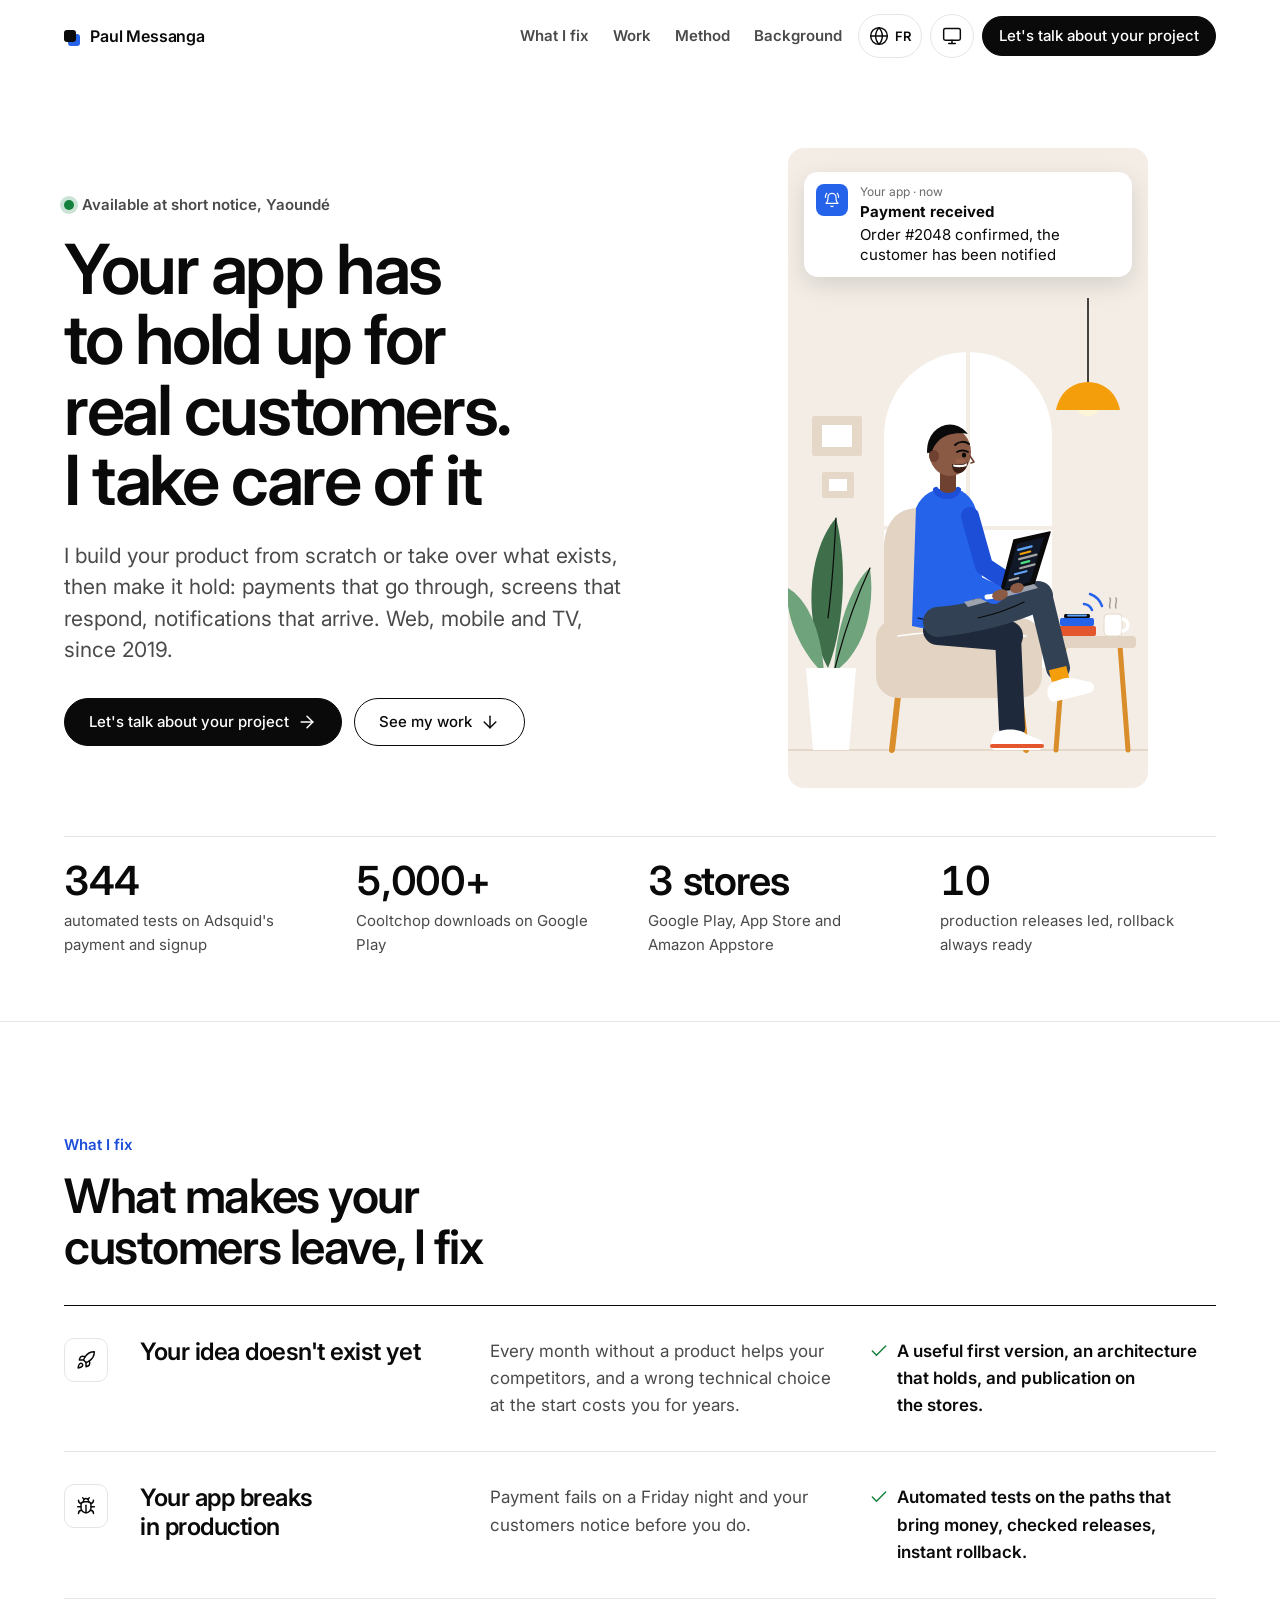
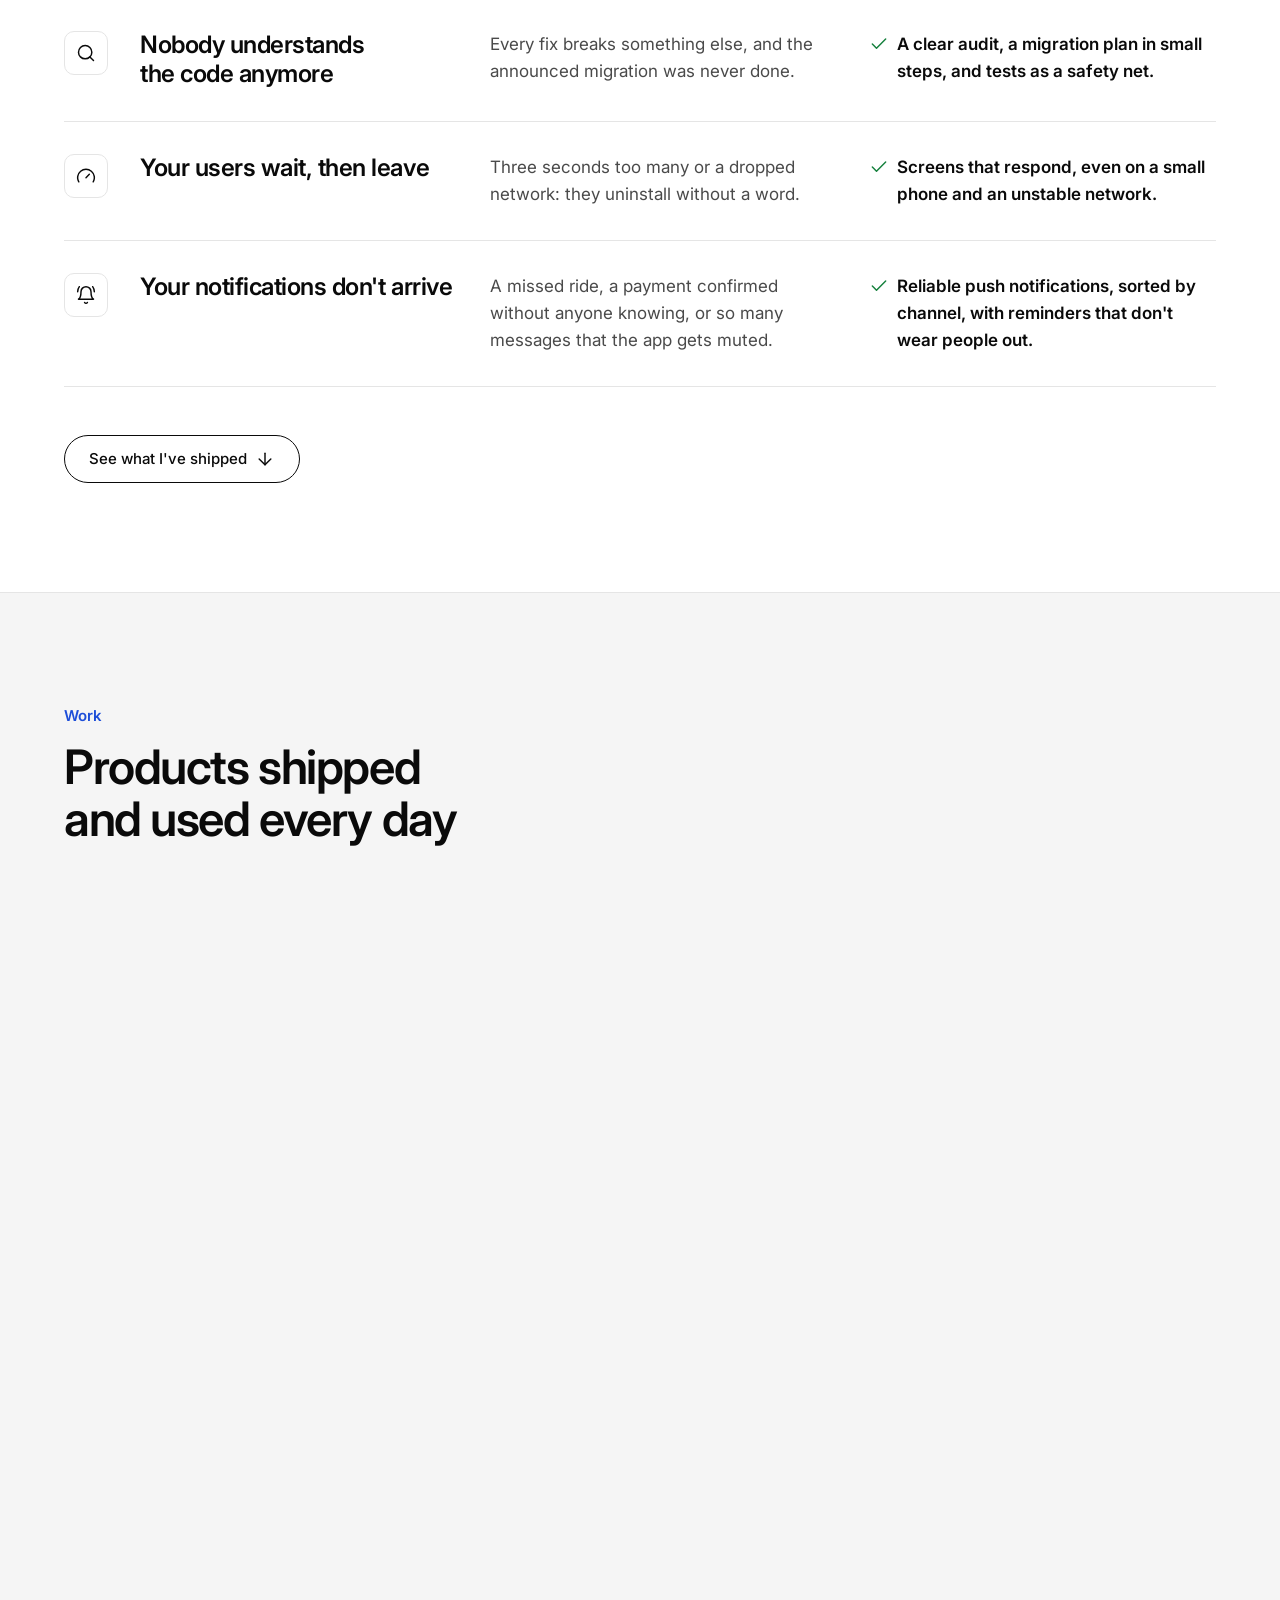
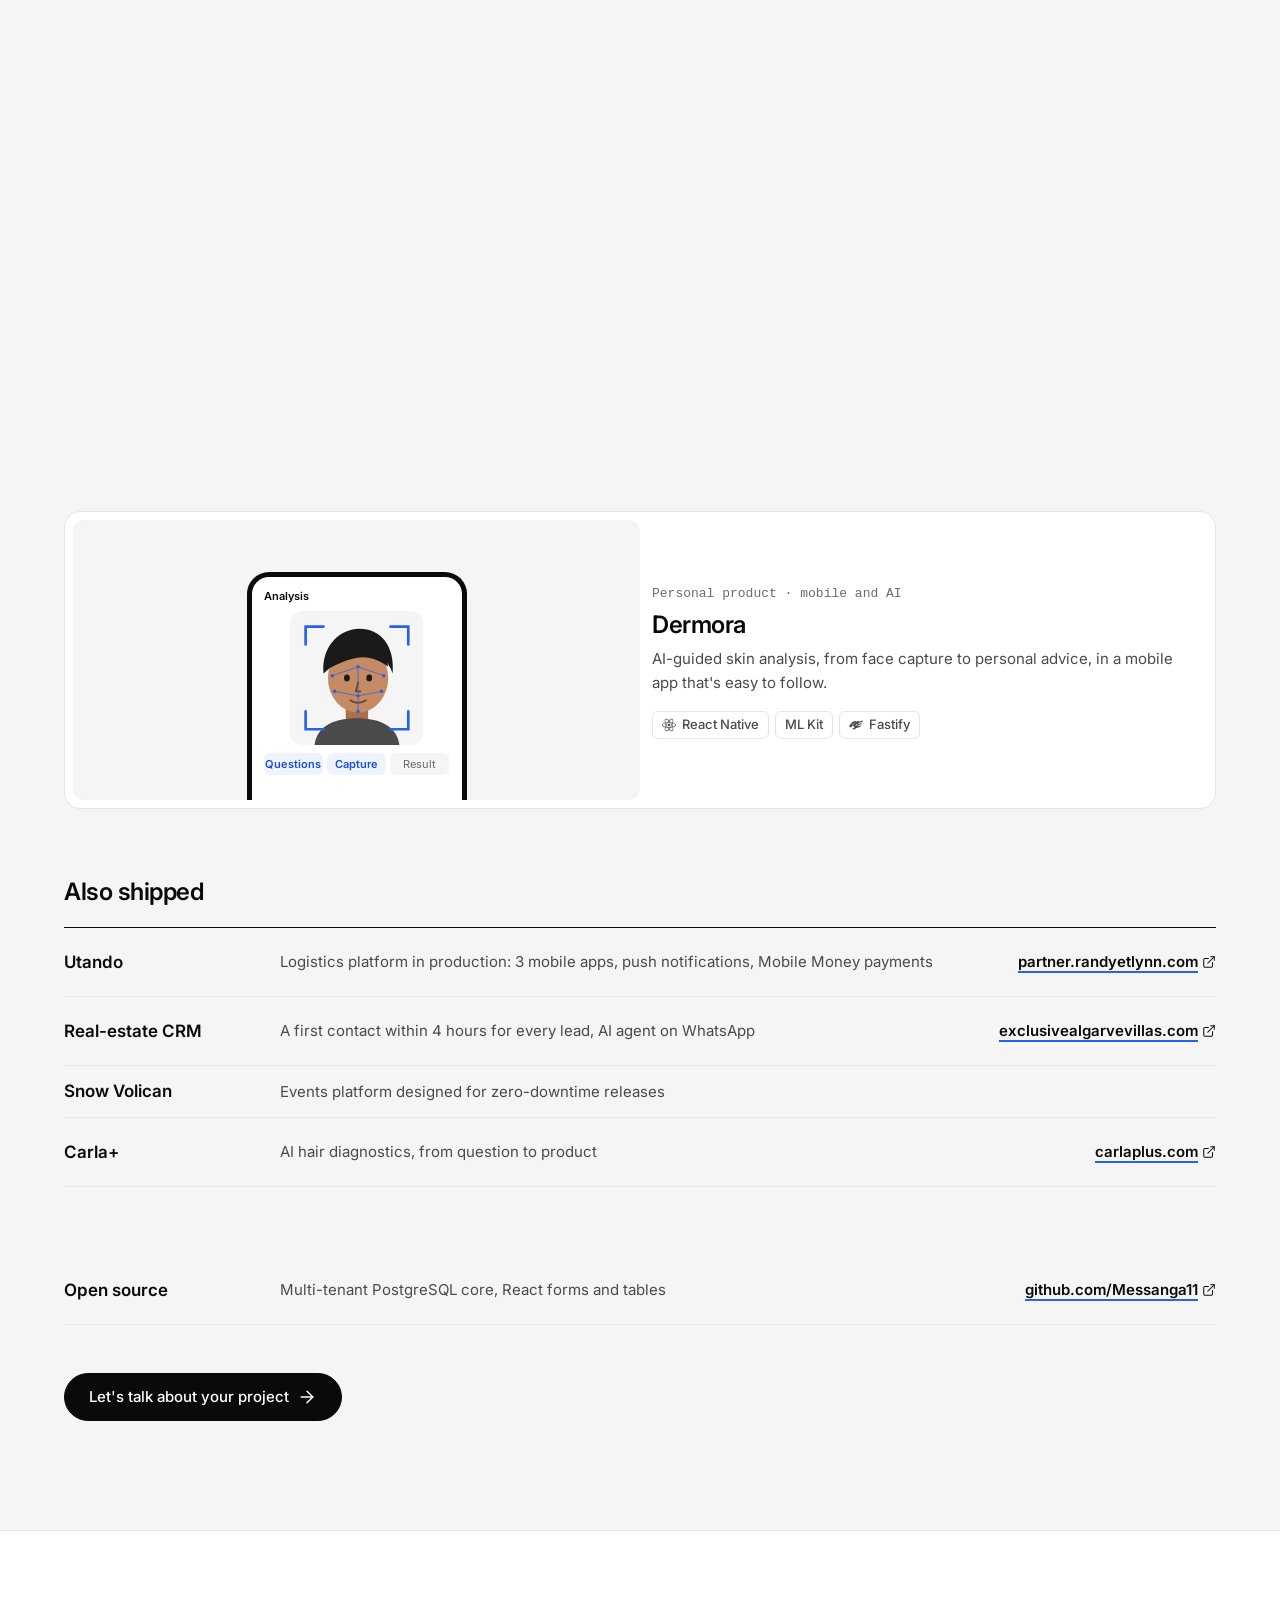
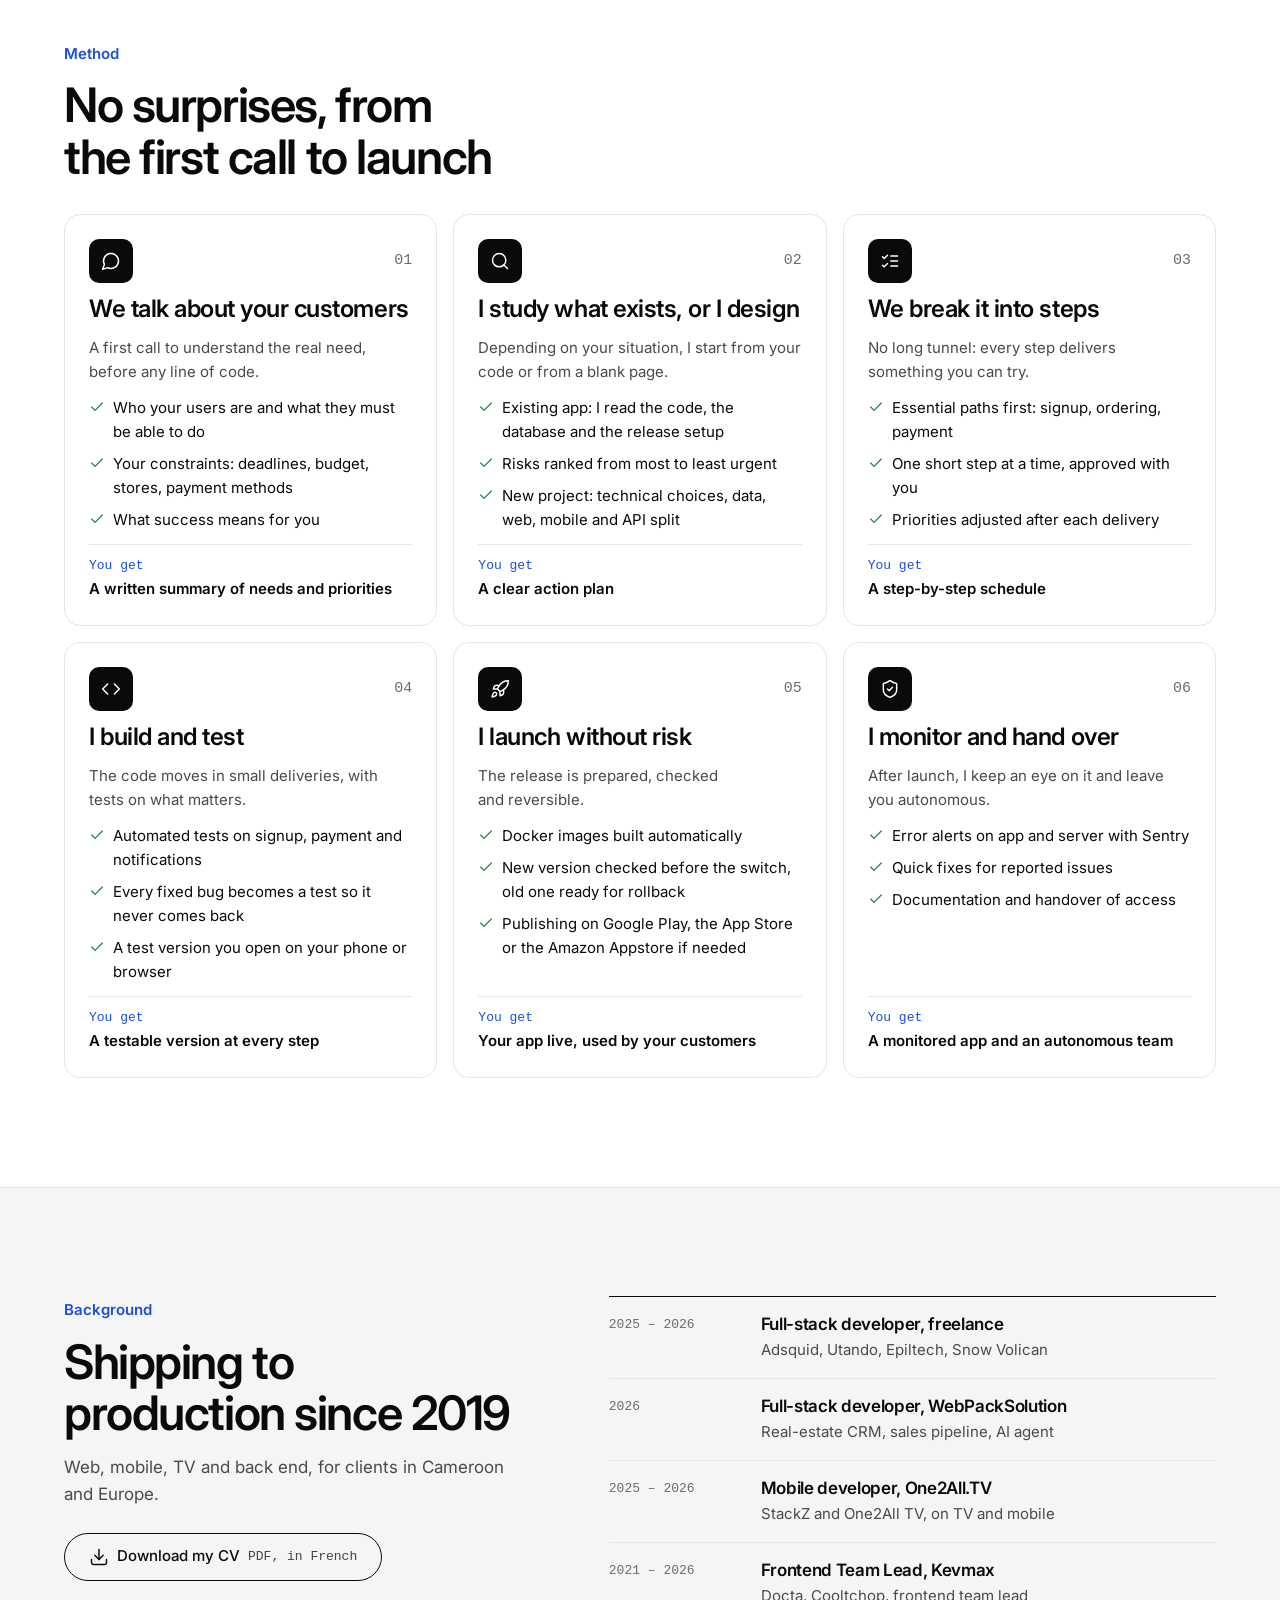
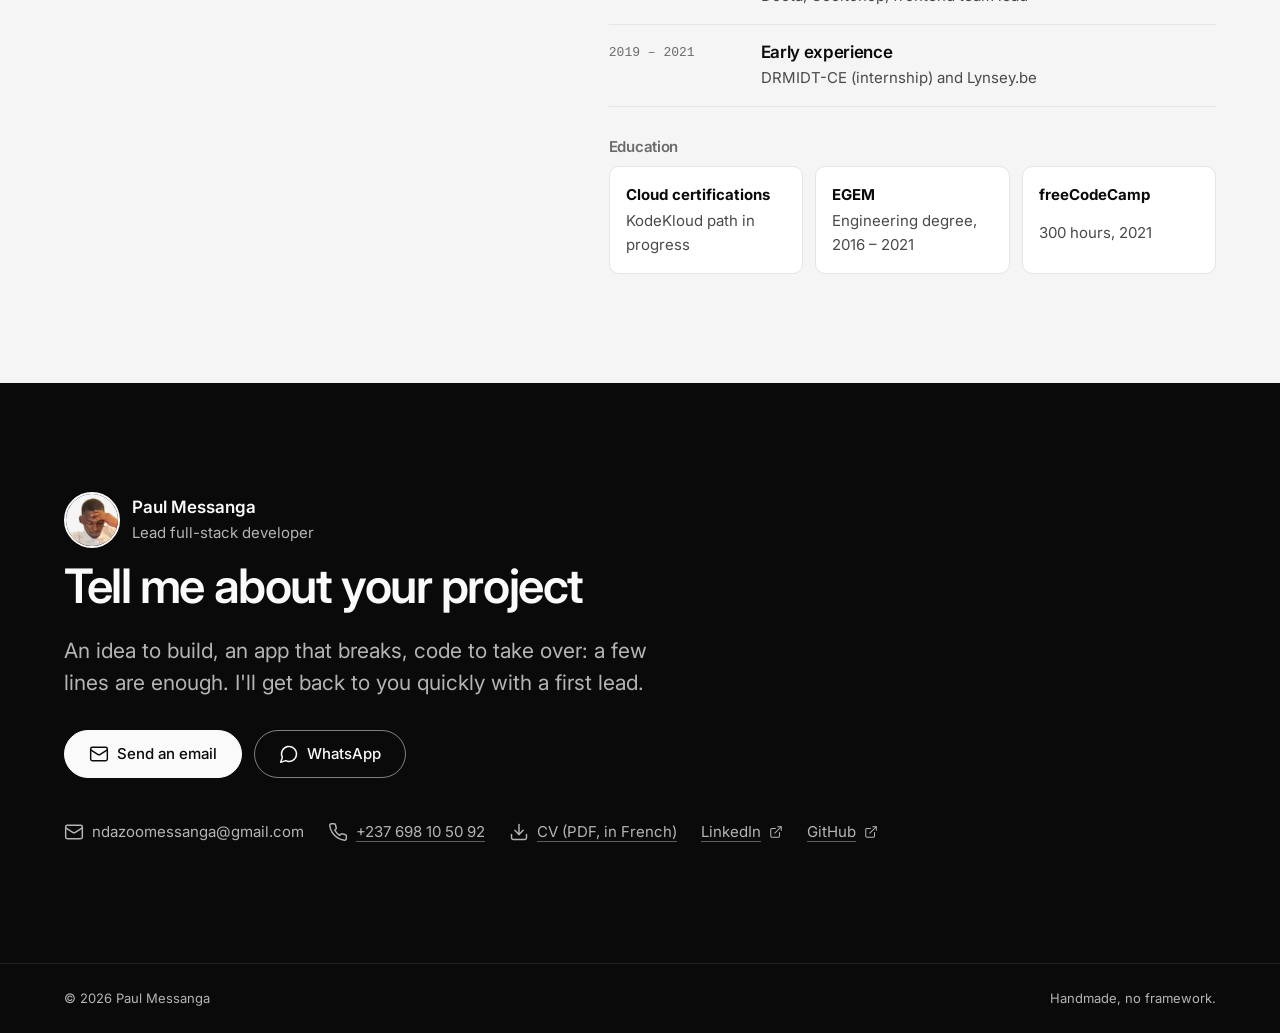
==== commit 0525c332: "feat: joyful hero character working on a laptop, theme-aware scene Co-Authored-By: Claude Opus 5.5 <" ====
--- a/en/index.html
+++ b/en/index.html
@@ -96,359 +96,83 @@
             <span class="notif-icon"><svg class="icon" aria-hidden="true" focusable="false"><use href="#i-bell"/></svg></span>
             <span class="notif-text"><span class="notif-meta">Your app · now</span><strong>Payment received</strong><span>Order #2048 confirmed, the customer has been notified</span></span>
           </div>
-          <svg xmlns="http://www.w3.org/2000/svg" viewBox="0 0 360 640" aria-hidden="true" focusable="false">
-<style>
-.ha-win{fill:var(--art-window,#FFFFFF)}
-.ha-winbar{fill:var(--art-window-bar,#F3EDE6)}
-.ha-trim{fill:var(--art-furniture-2,#FFFFFF)}
-.ha-floor{fill:var(--art-furniture,#E2D3C3)}
-.ha-wood{fill:var(--art-wood,#D98E2B)}
-.ha-lamp{fill:var(--art-lamp,#F59E0B)}
-.ha-glow{fill:var(--art-lamp-glow,#FFF4D6)}
-.ha-gl{stop-color:var(--art-lamp,#F59E0B)}
-.ha-glg{stop-color:var(--art-lamp-glow,#FFF4D6)}
-.ha-shst{stop-color:var(--art-shadow,rgba(10,10,10,.08))}
-.ha-accs{stop-color:var(--art-accent,#2563EB)}
-.ha-pole{fill:none;stroke:var(--art-cord,#0A0A0A);stroke-linecap:round;opacity:.6}
-.ha-polef{fill:var(--art-cord,#0A0A0A);opacity:.7}
-.ha-p1{fill:var(--art-plant-1,#3F6E4A)}
-.ha-p2{fill:var(--art-plant-2,#6FA37B)}
-.ha-pot{fill:var(--art-pot,#FFFFFF)}
-.ha-ln{stroke:var(--art-line,#0A0A0A);fill:none}
-.ha-dev{fill:var(--art-device,#0A0A0A);stroke:var(--art-device-edge,#0A0A0A);stroke-width:.7}
-.ha-scr{fill:var(--art-screen,#FFFFFF)}
-.ha-scrs{stroke:var(--art-screen,#FFFFFF);fill:none}
-.ha-sh{fill:var(--art-shadow,rgba(10,10,10,.08))}
-.ha-rim{fill:none;stroke:var(--art-rim,rgba(255,255,255,0));stroke-width:1.2;stroke-linejoin:round;stroke-linecap:round}
-/* character: literal colours, form shading does not depend on the theme */
-.ha-sk{fill:#6F4130}
-.ha-ske{fill:#6F4130;stroke:#3E2217;stroke-width:.6;stroke-linejoin:round}
-.ha-sk2{fill:#4E2C1F}
-.ha-sk3{fill:#2E1810}
-.ha-sk3s{stroke:#2E1810;fill:none;stroke-linecap:round}
-.ha-skh{fill:#93583E}
-.ha-skhs{stroke:#93583E;fill:none;stroke-linecap:round}
-.ha-skx{fill:#B57859}
-.ha-sks{stop-color:#3A1F15}
-.ha-lip{fill:#4B271C}
-.ha-lip2{fill:#643628}
-.ha-lash{fill:#22130D}
-.ha-eyew{fill:#B39486}
-.ha-iris{fill:#24130D}
-.ha-hr{fill:#141010}
-.ha-hrs{stop-color:#141010}
-.ha-hrhi{stop-color:#5A4A42}
-.ha-hrst{stroke:#141010;fill:none;stroke-linecap:round}
-.ha-coil{stroke:#4A3C36;fill:none;stroke-width:.42;stroke-linecap:round}
-.ha-stub{fill:#2A1A14}
-.ha-sht{fill:#F1EFEB;stroke:#8F897F;stroke-width:1;stroke-linejoin:round}
-.ha-sht2{fill:#D9D4CC}
-.ha-sht3{fill:#C1BAAF}
-.ha-shts{stop-color:#CFC9C0}
-.ha-fold{stroke:#B6AEA3;fill:none;stroke-width:.9;stroke-linecap:round}
-.ha-btn{fill:#E4E0DA;stroke:#A39C91;stroke-width:.4}
-.ha-ch{stroke:#C4C9D0;fill:none;stroke-width:.55;stroke-linecap:round}
-.ha-chf{fill:#D3D6DB;stroke:#8E939B;stroke-width:.3}
-.ha-tr{fill:#3F5274;stroke:#1C2638;stroke-width:.9;stroke-linejoin:round}
-.ha-tr2{fill:#2F3F5B}
-.ha-tr3{fill:#566C94}
-.ha-trl{stroke:#24304A;fill:none;stroke-width:.9;stroke-linecap:round}
-.ha-belt{fill:#4A3122}
-.ha-belt2{fill:#6B4A34}
-.ha-bk{fill:#C3C6CC;stroke:#7D828A;stroke-width:.4}
-.ha-shoe{fill:#F5F5F6;stroke:#9A9DA5;stroke-width:.8;stroke-linejoin:round}
-.ha-shoe2{fill:#DCDDE1}
-.ha-sole{fill:#CDCED3;stroke:#9A9DA5;stroke-width:.6}
-.ha-lace{stroke:#A3A6AE;fill:none;stroke-width:.8;stroke-linecap:round}
-</style>
-<defs>
-<radialGradient id="ha-pool" gradientUnits="userSpaceOnUse" cx="262" cy="262" r="110">
-<stop class="ha-glg" offset="0" stop-opacity=".5"/><stop class="ha-glg" offset=".45" stop-opacity=".15"/><stop class="ha-glg" offset="1" stop-opacity="0"/>
-</radialGradient>
-<radialGradient id="ha-pool2" gradientUnits="userSpaceOnUse" cx="262" cy="262" r="100">
-<stop class="ha-gl" offset="0" stop-opacity=".16"/><stop class="ha-gl" offset=".5" stop-opacity=".05"/><stop class="ha-gl" offset="1" stop-opacity="0"/>
-</radialGradient>
-<linearGradient id="ha-sky" x1="0" y1="0" x2="0" y2="1">
-<stop class="ha-accs" offset="0" stop-opacity=".16"/><stop class="ha-accs" offset="1" stop-opacity=".04"/>
-</linearGradient>
-<linearGradient id="ha-shirtg" gradientUnits="userSpaceOnUse" x1="160" y1="0" x2="250" y2="0">
-<stop class="ha-shts" offset="0" stop-opacity=".9"/><stop class="ha-shts" offset=".45" stop-opacity="0"/><stop class="ha-shts" offset=".9" stop-opacity=".15"/><stop class="ha-shts" offset="1" stop-opacity=".5"/>
-</linearGradient>
-<linearGradient id="ha-fsh" gradientUnits="userSpaceOnUse" x1="-19" y1="0" x2="4" y2="0">
-<stop class="ha-sks" offset="0" stop-opacity=".55"/><stop class="ha-sks" offset="1" stop-opacity="0"/>
-</linearGradient>
-<linearGradient id="ha-fade" gradientUnits="userSpaceOnUse" x1="0" y1="-19" x2="0" y2="-5">
-<stop class="ha-hrs" offset="0"/><stop class="ha-hrs" offset=".45" stop-opacity=".6"/><stop class="ha-hrs" offset="1" stop-opacity="0"/>
-</linearGradient>
-<radialGradient id="ha-hhi" gradientUnits="userSpaceOnUse" cx="6" cy="-30" r="14">
-<stop class="ha-hrhi" offset="0" stop-opacity=".55"/><stop class="ha-hrhi" offset="1" stop-opacity="0"/>
-</radialGradient>
-<linearGradient id="ha-grade" gradientUnits="userSpaceOnUse" x1="150" y1="0" x2="262" y2="0">
-<stop class="ha-shst" offset="0" stop-opacity=".85"/><stop class="ha-shst" offset=".6" stop-opacity=".5"/><stop class="ha-shst" offset="1" stop-opacity=".25"/>
-</linearGradient>
-<linearGradient id="ha-gradev" gradientUnits="userSpaceOnUse" x1="0" y1="380" x2="0" y2="600">
-<stop class="ha-shst" offset="0" stop-opacity="0"/><stop class="ha-shst" offset="1" stop-opacity=".5"/>
-</linearGradient>
-<radialGradient id="ha-warm" gradientUnits="userSpaceOnUse" cx="266" cy="196" r="100">
-<stop class="ha-glg" offset="0" stop-opacity=".3"/><stop class="ha-glg" offset=".6" stop-opacity=".08"/><stop class="ha-glg" offset="1" stop-opacity="0"/>
-</radialGradient>
-<pattern id="ha-coils" width="2.2" height="2" patternUnits="userSpaceOnUse">
-<path class="ha-coil" d="M.3 1.3a.7.7 0 1 1 1.3.2M1.4 .2a.5.5 0 0 0 .7.5"/>
-</pattern>
-<pattern id="ha-stip" width="1.6" height="1.6" patternUnits="userSpaceOnUse">
-<circle class="ha-stub" cx=".5" cy=".5" r=".32"/><circle class="ha-stub" cx="1.3" cy="1.2" r=".28"/>
-</pattern>
-<path id="ha-face" d="M-17.5-14C-18.6-6-19-1-18.4 5C-17.6 12-14.6 18-10 22C-6 25.4-2 27 2.6 27C7.2 27 11 25.4 14.4 22C18 18 19.6 12 19.8 5C20-1 19.6-7 18.4-14C16.4-25 9.6-31 1-31C-8-31-15.6-25-17.5-14Z"/>
-<path id="ha-handsil" d="M-9-11a3 3 0 0 1 3-3H6a3 3 0 0 1 3 3v-3l1 .6.8 7.4 6.8 11.8-7.2 12.8-6-1.8-11.4-1.6c-1.8 0-1.8-2.9 0-3-2-.1-2-3.3 0-3.4-2-.2-2-3.4 0-3.4-1.8-.4-1.6-3.2.4-3.2L-9 1Z"/>
-<clipPath id="ha-faceclip"><use href="#ha-face"/></clipPath>
-<clipPath id="ha-figclip">
-<use href="#ha-legn"/><use href="#ha-legf"/><use href="#ha-torso"/><use href="#ha-neck"/>
-<use href="#ha-arm1"/><use href="#ha-arm2u"/><use href="#ha-arm2f"/><use href="#ha-shoen"/><use href="#ha-shoef"/>
-<use href="#ha-face" transform="translate(205 205) rotate(6)"/><use href="#ha-hair" transform="translate(205 205) rotate(6)"/>
-<use href="#ha-handsil" transform="translate(214 300) rotate(-12)"/>
-</clipPath>
-</defs>
-
-<!-- lamp light on the wall -->
-<rect x="150" y="150" width="210" height="224" fill="url(#ha-pool)"/>
-<rect x="150" y="150" width="210" height="224" fill="url(#ha-pool2)"/>
-
-<!-- wood slat panel behind the figure -->
-<g class="ha-wood" opacity=".36">
-<rect x="146" y="196" width="6" height="396"/><rect x="155" y="196" width="6" height="396"/><rect x="164" y="196" width="6" height="396"/><rect x="173" y="196" width="6" height="396"/><rect x="182" y="196" width="6" height="396"/><rect x="191" y="196" width="6" height="396"/><rect x="200" y="196" width="6" height="396"/><rect x="209" y="196" width="6" height="396"/><rect x="218" y="196" width="6" height="396"/><rect x="227" y="196" width="6" height="396"/><rect x="236" y="196" width="6" height="396"/><rect x="245" y="196" width="6" height="396"/><rect x="254" y="196" width="6" height="396"/><rect x="263" y="196" width="6" height="396"/><rect x="272" y="196" width="6" height="396"/><rect x="281" y="196" width="6" height="396"/><rect x="290" y="196" width="6" height="396"/>
-</g>
-<rect class="ha-sh" x="146" y="196" width="150" height="3"/>
-
-<!-- floor -->
-<rect class="ha-floor" x="0" y="598" width="360" height="42"/>
-<rect class="ha-trim" x="0" y="592" width="360" height="6"/>
-<rect class="ha-sh" x="0" y="597" width="360" height="1.5"/>
-
-<!-- window -->
-<path class="ha-trim" d="M22 476V246a50 50 0 0 1 100 0v230z"/>
-<path class="ha-win" d="M29 470V246a43 43 0 0 1 86 0v224z"/>
-<path fill="url(#ha-sky)" d="M29 470V246a43 43 0 0 1 86 0v224z"/>
-<path class="ha-winbar" d="M70 203h4v267h-4zM29 322h86v4H29z"/>
-<path class="ha-sh" d="M29 470V246a43 43 0 0 1 86 0v3a43 43 0 0 0-86 0v221z"/>
-<rect class="ha-trim" x="16" y="470" width="112" height="7" rx="1"/>
-<rect class="ha-sh" x="18" y="477" width="108" height="3"/>
-
-<!-- arc floor lamp -->
-<ellipse class="ha-sh" cx="334" cy="599" rx="18" ry="3"/>
-<path class="ha-pole" stroke-width="2" d="M334 594V204C334 176 316 160 294 160C284 160 276 164 271 172"/>
-<path class="ha-polef" d="M321 598c0-5 6-7 13-7s13 2 13 7z"/>
-<g transform="translate(266 184) rotate(32)">
-<path class="ha-lamp" d="M-16 8C-16-6-8-13 0-13S16-6 16 8z"/>
-<path class="ha-sh" d="M0-13C-8-13-16-6-16 8h6C-10-4-5-11 0-13z"/>
-<ellipse class="ha-glow" cx="0" cy="8" rx="12.5" ry="3.2"/>
-</g>
-
-<!-- plant -->
-<path class="ha-p1" d="M44 548C30 502 22 456 28 414c14 30 20 76 20 134z"/>
-<path class="ha-p2" d="M48 548C46 496 54 440 74 404c8 42-4 98-22 144z"/>
-<path class="ha-p1" d="M42 548C30 522 18 504 12 478c20 8 34 32 34 70z"/>
-<path class="ha-p2" d="M50 548c6-28 22-52 40-62-2 24-18 48-36 62z"/>
-<path class="ha-p2" d="M38 548C34 512 38 476 50 448c8 32 4 68-8 100z"/>
-<path class="ha-ln" opacity=".18" stroke-width=".8" d="M46 546C38 502 31 458 29 420M50 546c2-52 10-104 22-138M44 546C34 522 24 500 15 482M52 546c12-24 22-42 36-54M41 546c-2-36 2-68 9-96"/>
-<path class="ha-pot" d="M20 546h52l-6 52H26z"/>
-<path class="ha-sh" d="M54 546h18l-6 52H52z"/>
-<path class="ha-sh" d="M20 546h52l-.6 5H20.6z"/>
-
-<!-- ground shadow -->
-<ellipse class="ha-sh" cx="216" cy="600" rx="62" ry="4.5"/>
-<ellipse class="ha-sh" cx="214" cy="600" rx="36" ry="2.6"/>
-
-<!-- ============ FIGURE ============ -->
-<!-- far leg (relaxed) -->
-<path id="ha-legf" class="ha-tr" d="M206 374H244C246 396 247 420 246 444C246 466 247 488 249 506C251 532 252 558 253 585H234C232 560 229 534 226 510C223 486 216 460 211 436L206 404Z"/>
-<path class="ha-tr2" d="M206 404L211 436C216 460 223 486 226 510C229 534 232 560 234 585H240C238 558 235 532 233 508C231 484 225 458 219 432L213 400Z" opacity=".8"/>
-<path class="ha-tr3" opacity=".5" d="M238 392C242 410 243 430 242 450C241 470 243 490 245 506L248 504C246 486 245 466 245 446C246 424 244 404 241 390Z"/>
-<path class="ha-trl" opacity=".5" d="M236 566C240 570 246 571 252 569M235 576C239 579 245 580 252 578"/>
-<path class="ha-rim" d="M244 374C246 396 247 420 246 444C246 466 247 488 249 506C251 532 252 558 253 585"/>
-<!-- far shoe -->
-<path id="ha-shoef" class="ha-shoe" d="M232 583L253 583C258 587 265 589 270 591C273.4 592.6 273.6 596 270.6 597L232 597C230 593 230 588 232 583Z"/>
-<path class="ha-shoe2" d="M232 591C246 592 260 593 272.6 593.6C273.4 595.6 272.6 596.8 270.6 597L232 597C231 595 231 593 232 591Z"/>
-<path class="ha-sole" d="M230.6 596.4H272.6C273.2 598.8 271.6 600.2 268.6 600.2H232.4C231 600.2 230.4 598.4 230.6 596.4Z"/>
-<path class="ha-lace" d="M253.4 585.4l2.6-2.6M257.4 587l2.6-2.4M261.2 588.4l2.4-2.2"/>
-<path class="ha-rim" d="M230.6 598C230 593 230.4 588 232 583H253C258 587 265 589 270 591C273.4 592.6 273.6 597 271 599"/>
-
-<!-- near leg (weight bearing) -->
-<path id="ha-legn" class="ha-tr" d="M166 374H207L207 404L204 440C202 462 200 486 199 508C198 534 198 560 198 585H177C176 558 174 532 172 506C171 490 169 474 167 456C164 430 163 400 166 374Z"/>
-<path class="ha-tr2" opacity=".85" d="M166 374C163 400 164 430 167 456C169 474 171 490 172 506C174 532 176 558 177 585H184C181 558 179 532 178 506C177 484 175 462 173 440C171 418 171 396 172 374Z"/>
-<path class="ha-tr3" opacity=".45" d="M192 420C195 444 195 468 194 490C193 516 193 548 194 584H196.6C196 548 196 516 197 490C198 468 199 446 200 420Z"/>
-<path class="ha-trl" opacity=".5" d="M179 566C184 570 190 571 197 569M178 577C183 580 190 581 197 579"/>
-<path class="ha-trl" opacity=".55" d="M207 376C208 388 207 396 204 403"/>
-<path class="ha-rim" d="M166 374C163 400 164 430 167 456C169 474 171 490 172 506C174 532 176 558 177 585"/>
-<!-- near shoe (toe turned slightly left) -->
-<path id="ha-shoen" class="ha-shoe" d="M177 583H198C200 588 201 593 200 597H166C162 597 161 593.6 164 591.6C168 589.6 173 587.6 177 583Z"/>
-<path class="ha-shoe2" d="M163.4 593.6C176 593.4 189 593.2 200.6 593.4L200 597H166C163.6 597 162.6 595.6 163.4 593.6Z"/>
-<path class="ha-sole" d="M161.6 596.4H200.8C201.2 598.6 200.6 600.2 198.8 600.2H165.8C163 600.2 161.4 598.6 161.6 596.4Z"/>
-<path class="ha-lace" d="M177.4 585.6l-2.6-2.4M173.6 587.2l-2.6-2.2M170 588.6l-2.4-2"/>
-<path class="ha-rim" d="M161.8 598C161 594.6 162 592.6 164 591.6C168 589.6 173 587.6 177 583H198C200 588 201.4 594 200.6 599"/>
-
-<!-- belt -->
-<path class="ha-belt" d="M165.6 367H244.6L244.8 375H165.2Z"/>
-<path class="ha-belt2" opacity=".6" d="M165.6 367H244.6V368.6H165.6Z"/>
-<rect class="ha-bk" x="202.6" y="366.6" width="9" height="8.6" rx="1.4"/>
-<rect class="ha-belt" x="205" y="368.8" width="4.2" height="4.2" rx=".7"/>
-<!-- pocket opening + hand bulge on the near hip -->
-<path class="ha-tr2" opacity=".6" d="M187 375C182 384 176 394 168 404C174 406 182 404 188 398C190 392 190 384 187 375Z"/>
-<path class="ha-trl" stroke-width="1.1" d="M187.4 375C183 382 176.6 392 168.6 402"/>
-<path class="ha-tr3" opacity=".6" d="M188.6 376C185 383 180 391 173 400L171.6 401C178 393 183 384 186.8 376Z"/>
-
-<!-- torso (shirt, tucked in) -->
-<path id="ha-torso" class="ha-sht" d="M194 243C182 246 172 250 166 255C160 259 157 268 157 282L159 330C160 346 162 358 165 369H245C247 358 249 346 250 330L252 282C252 268 249 259 243 255C237 250 226 246 216 243Z"/>
-<path fill="url(#ha-shirtg)" d="M194 243C182 246 172 250 166 255C160 259 157 268 157 282L159 330C160 346 162 358 165 369H245C247 358 249 346 250 330L252 282C252 268 249 259 243 255C237 250 226 246 216 243Z"/>
-<!-- chest plane and form shading -->
-<path class="ha-sht2" opacity=".55" d="M170 296C178 302 190 305 202 304C190 308 178 306 170 296Z"/>
-<path class="ha-sht2" opacity=".5" d="M226 302C233 304 240 302 246 296C242 304 234 307 226 302Z"/>
-<!-- blousing over the belt -->
-<path class="ha-sht2" opacity=".75" d="M165 369C164 363 166 359 170 358C178 361 192 362 202 361C214 362 230 361 240 357C245 358 246 363 245 369Z"/>
-<path class="ha-fold" d="M172 360C176 352 178 346 178 338M190 362C192 356 193 350 192 344M222 362C221 356 222 350 224 346M236 358C236 352 238 346 241 342"/>
-<!-- placket and buttons -->
-<path class="ha-fold" stroke-width=".8" d="M209.4 263L210.6 367"/>
-<path class="ha-sht2" opacity=".5" d="M210.6 264L211.8 367H213L211.8 264Z"/>
-<circle class="ha-btn" cx="208.2" cy="285" r="1.15"/><circle class="ha-btn" cx="208.5" cy="309" r="1.15"/><circle class="ha-btn" cx="208.8" cy="333" r="1.15"/><circle class="ha-btn" cx="209.1" cy="357" r="1.15"/>
-
-<!-- collar back behind the neck -->
-<path class="ha-sht" d="M190 238C196 234 214 234 222 238L224 248H188Z"/>
-<path class="ha-sht3" d="M192 239C198 236.4 212 236.4 220 239L220.6 244H191.4Z"/>
-
-<!-- neck -->
-<path id="ha-neck" class="ha-ske" d="M195 220C195 230 194 238 192 247L207 266L220 247C218 238 217 230 217 220Z"/>
-<path class="ha-sk2" opacity=".8" d="M195 222C201 233 211 233 217 222V236C211 240 201 240 195 236Z"/>
-<path class="ha-sk2" opacity=".45" d="M195 236C195 240 194 244 192.6 247.6L199 255.6C198.6 248 197.6 241 195 236Z"/>
-<path class="ha-skh" opacity=".4" d="M214 241C215.6 245 217 247 219 248L216 252C215.4 248 214.6 244 214 241Z"/>
-<path class="ha-skh" opacity=".35" d="M205.4 252C207 254 208.4 257 208.6 260C207.2 258 206 255.6 205.4 252Z"/>
-<!-- thin silver chain, pendant resting in the open collar -->
-<path class="ha-ch" d="M195.4 241C198 248 202.4 254 206.6 257.6M218.2 241C215.6 248 211.4 254 207.4 257.6"/>
-<path class="ha-chf" d="M207 257.4l1.3 1.6-.7 3.6h-1.2l-.7-3.6z"/>
-
-<!-- collar leaves (closed point collar, top button open) -->
-<path class="ha-sht2" opacity=".8" d="M181 251C186 258 191 265 197 271L201 268C195 262 189 256 184 250ZM232 251C227 258 222 265 216 271L212 268C218 262 224 256 229 250Z"/>
-<path class="ha-sht" d="M191 238C194 246 199 254 206.6 263L196.4 270.4C190.6 264 185 257.6 180.4 251C183.4 246 187 241.6 191 238Z"/>
-<path class="ha-sht2" opacity=".6" d="M191 238C187 241.6 183.4 246 180.4 251L182.6 252.4C185.6 247.6 188.6 243.4 191.6 240.4Z"/>
-<path class="ha-sht" d="M222 238C219 246 214.4 254 207.6 263L217.6 270.4C223.4 264 229 257.6 233.6 251C230.6 246 226.6 241.6 222 238Z"/>
-<path class="ha-sht2" opacity=".5" d="M207.6 263L217.6 270.4L218.8 269C213.6 265.4 210.4 263.4 208.8 261.4Z"/>
-
-<!-- near arm, hand in the pocket -->
-<path id="ha-arm1" class="ha-sht" d="M166 255C159 258 155 268 154.4 282L153 318C152.6 340 160 364 168.8 385.2L170.5 392L181 378.5L179.3 371.7C176 360 171 342 168.4 320L168.6 282C169 272 170 262 172 256Z"/>
-<path class="ha-sht2" d="M154.4 282L153 318C152.6 340 160 364 168.8 385.2L172 383C165 362 159 340 159.4 318L160.6 284C160 276 156 274 154.4 282Z"/>
-<path class="ha-fold" d="M157 316C160 320 163 322 167 322M158 330C161 333 164 335 168 335M160.6 347C163 349 166 350 170 350"/>
-<path class="ha-sht2" opacity=".7" d="M168.8 385.2L179.3 371.7L180.2 375.4L170 388.4Z"/>
-<path class="ha-fold" stroke-width=".7" d="M168.8 385.2L179.3 371.7"/>
-<!-- wrist just above the pocket edge -->
-<path class="ha-sk" d="M170.5 392L181 378.5L183.6 378.7L173 392.8Z"/>
-<path class="ha-trl" stroke-width="1.1" d="M172.4 393.6L184.2 378"/>
-
-<!-- far arm, holding the phone -->
-<path id="ha-arm2u" class="ha-sht" d="M243 254C251 256 256.6 266 256.8 282L257.8 316C258 324 254 330 247 330C242 330 239.6 324 239.6 316L239.4 284Z"/>
-<path class="ha-sht2" d="M239.4 284L239.6 316C239.6 322 241.6 327 245 329C243.6 322 243.6 304 244.6 290C244 282 240.6 280 239.4 284Z"/>
-<path id="ha-arm2f" class="ha-sht" d="M257 318C256 328 248 334 240 329L228 316.4L232.4 302L246 309C252 311 257 313 257 318Z"/>
-<path class="ha-sht2" d="M240 329C248 334 256 328 257 320C254 326 248 328 243 325L231 313.6L228 316.4Z"/>
-<path class="ha-fold" d="M246 310C248 314 249 318 248 322M240 307.6C241 310 241.6 313 241 316"/>
-<path class="ha-sht" d="M231 318.6L235.6 303.8L232.4 302L228 316.4Z"/>
-
-<!-- phone, seen from the back, screen turned toward his face -->
-<g transform="translate(214 300) rotate(-12)">
-<rect class="ha-dev" x="-9" y="-14" width="18" height="28" rx="3.2"/>
-<rect class="ha-scr" opacity=".14" x="-7" y="-12" width="7.4" height="7.4" rx="1.8"/>
-<circle class="ha-dev" cx="-4.8" cy="-9.8" r="1.5"/><circle class="ha-dev" cx="-1.8" cy="-6.8" r="1.5"/>
-<circle class="ha-scr" opacity=".35" cx="-5.2" cy="-10.2" r=".45"/><circle class="ha-scr" opacity=".35" cx="-2.2" cy="-7.2" r=".45"/>
-<path class="ha-scrs" opacity=".18" stroke-width=".6" d="M-8.2-11v20"/>
-<!-- left hand: back of the hand, fingers curled round the far edge -->
-<path class="ha-ske" d="M10.4 18.6L17.6 5.8L12 3.6C8 2.4 3 2-1 2.6L-1.4 6L-1.2 9.4L-1.6 12.6L-2 15.4C0 16.4 2 16.8 4.4 16.8Z"/>
-<path class="ha-sk2" opacity=".45" d="M10.4 18.6L4.4 16.8C2 16.8 0 16.4-2 15.4L-1.8 13.4C2 14.6 7 14.6 12.6 13.6Z"/>
-<path class="ha-skhs" stroke-width=".6" opacity=".55" d="M1 4.4C4 5 8 6 12 8.2M.6 8C4 8.6 7.6 9.6 10.6 11.4"/>
-<path class="ha-ske" d="M-1 2.6L-8.8 1.4C-10.8 1.4-11 4.2-9.2 4.6L-1.4 6Z"/>
-<path class="ha-ske" d="M-1.4 6L-9 4.8C-11 4.8-11.2 8-9.2 8.2L-1.2 9.4Z"/>
-<path class="ha-ske" d="M-1.2 9.4L-8.6 8.4C-10.6 8.6-10.6 11.8-8.6 11.8L-1.6 12.6Z"/>
-<path class="ha-ske" d="M-1.6 12.6L-7.4 12C-9.2 12.2-9.2 15-7.4 15.1L-2 15.4Z"/>
-<path class="ha-skh" opacity=".45" d="M-1 2.6L-8.8 1.4C-9.8 1.4-10.4 2.2-10.2 3C-7 2.8-4 3.2-1.2 4Z"/>
-<path class="ha-sk2" opacity=".35" d="M-1.6 12.6L-7.4 12C-9.2 12.2-9.2 15-7.4 15.1L-2 15.4ZM-1.2 9.4L-8.6 8.4C-9.4 8.5-9.9 9.2-10 10C-7 10.4-4 10.8-1.4 11.6Z"/>
-<ellipse class="ha-skh" opacity=".5" cx="-.6" cy="4.2" rx="1.1" ry=".8"/><ellipse class="ha-skh" opacity=".45" cx="-.8" cy="7.7" rx="1" ry=".8"/><ellipse class="ha-skh" opacity=".4" cx="-1" cy="11" rx=".9" ry=".7"/>
-<!-- thumb along the near edge -->
-<path class="ha-ske" d="M8.6 4.4C10.4 1 10.8-3 10-6.6C9.6-8 8.2-8 8-6.6L7.2 3.4Z"/>
-<path class="ha-skh" opacity=".5" d="M9.2-6.2C9.8-4 10-1 9.4 2.2L10.2 2.4C10.8-1 10.6-4 9.8-6.4Z"/>
-</g>
-
-<!-- ============ HEAD ============ -->
-<g transform="translate(205 205) rotate(6)">
-<!-- ears (behind the face) -->
-<path class="ha-ske" d="M-17.6-6.4C-20.8-9.4-24.8-8.6-24.8-3.6C-24.8 1-23.2 5.4-20.6 7.6C-19.2 8.8-17.6 8.2-17.2 6.6Z"/>
-<path class="ha-sk2" opacity=".7" d="M-19.4-4.2C-21.8-4.6-22.2-1-21.2 2C-20.6 3.6-19.2 3.6-18.8 2.4C-19.4.6-19.6-1.6-19.4-4.2Z"/>
-<path class="ha-skhs" stroke-width=".6" opacity=".6" d="M-18.4-7.4C-21-8.4-23.6-6.8-23.8-3.6"/>
-<path class="ha-ske" d="M19.4-6C22.2-8.6 25.2-7.6 25-3.4C24.8.6 23.4 4.8 21 6.8C19.8 7.8 18.6 7.2 18.4 5.8Z"/>
-<path class="ha-sk2" opacity=".6" d="M20.6-3.6C22.6-3.8 22.8-.6 22-2.4C21.8 0 22.4 2.4 20.4 2.6Z"/>
-<!-- face -->
-<use href="#ha-face" class="ha-ske"/>
-<g clip-path="url(#ha-faceclip)">
-<rect x="-20" y="-32" width="24" height="60" fill="url(#ha-fsh)"/>
-<!-- forehead and cheek planes -->
-<path class="ha-skh" opacity=".35" d="M-6-19C0-20.6 8-20.4 14-17.6C16-15 15.6-12.6 14-12C9-13.6 2-14-4-13.4C-7.6-14-8.6-17.6-6-19Z"/>
-<ellipse class="ha-skx" opacity=".22" cx="7" cy="-17" rx="4.6" ry="1.6"/>
-<ellipse class="ha-skh" opacity=".14" cx="-10" cy="5" rx="6" ry="4"/>
-<ellipse class="ha-skh" opacity=".3" cx="14.4" cy="4.4" rx="4.6" ry="4"/>
-<path class="ha-sk2" opacity=".3" d="M-18 6C-16 14-12 20-6 24C-10 18-13 12-14 6Z"/>
-<!-- fade: hair thinning into skin above the ears -->
-<rect x="-20" y="-20" width="5.6" height="15" fill="url(#ha-fade)"/>
-<rect x="15.4" y="-20" width="5.6" height="15" fill="url(#ha-fade)"/>
-<rect x="-20" y="-12" width="4.6" height="7" fill="url(#ha-stip)" opacity=".7"/>
-<rect x="16.6" y="-12" width="4" height="7" fill="url(#ha-stip)" opacity=".7"/>
-<!-- beard line along the jaw and chin beard -->
-<path class="ha-hrst" stroke-width="2.2" opacity=".45" d="M-18.4 5C-17.6 12-14.6 18-10 22C-6 25.4-2 27 2.6 27C7.2 27 11 25.4 14.4 22C18 18 19.6 12 19.8 5"/>
-<path class="ha-hr" opacity=".62" d="M-1.6 22.6C.6 21.9 5.6 21.9 7.8 22.6C8.8 24.2 8.4 26.6 7 27.6C4.8 28.4.4 28.4-1.2 27.6C-2.6 26.6-2.8 24.2-1.6 22.6Z"/>
-<rect x="-4" y="21" width="15" height="8" fill="url(#ha-stip)" opacity=".5"/>
-<path class="ha-hr" opacity=".75" d="M1.8 20.4C2.6 20.1 3.8 20.1 4.6 20.4L4.2 22.6H2.2Z"/>
-</g>
-<!-- brows: thin, slightly arched -->
-<path class="ha-hr" opacity=".9" d="M-14.4-7.2C-11.2-9.6-7-10.6-3.2-9.8L-3.4-8.7C-7-9.3-11-8.5-14-6.5Z"/>
-<path class="ha-hr" opacity=".9" d="M7-9.8C10.4-10.6 14-9.8 16.6-7.4L16.2-6.6C13.6-8.4 10.2-9 7.2-8.7Z"/>
-<!-- eye sockets -->
-<ellipse class="ha-sk2" opacity=".32" cx="-8" cy="-3.6" rx="6" ry="3.4"/>
-<ellipse class="ha-sk2" opacity=".32" cx="11.2" cy="-3.6" rx="5.2" ry="3.2"/>
-<!-- heavy lowered lids, looking down at the phone -->
-<path class="ha-skh" opacity=".55" d="M-12.4-1.6C-10-5.2-6-5.4-3.6-1.8C-6.2-3-10-3-12.4-1.6Z"/>
-<path class="ha-skh" opacity=".55" d="M7.2-1.6C9.4-5.2 13-5.2 15.2-1.8C12.8-3 9.6-3 7.2-1.6Z"/>
-<path class="ha-sk3s" stroke-width=".55" opacity=".5" d="M-12-3.2C-10-5.6-6-5.8-3.8-3.6M7.6-3.4C9.4-5.6 13-5.6 14.8-3.6"/>
-<path class="ha-eyew" d="M-12.2-1.4C-10-2-6-2-3.8-1.4C-6 .4-10 .4-12.2-1.4Z"/>
-<path class="ha-iris" d="M-8.8-1.8H-4.6C-4.6-.4-5.6.2-6.7.2S-8.8-.4-8.8-1.8Z"/>
-<path class="ha-eyew" d="M7.4-1.4C9.4-2 12.8-2 14.8-1.5C12.8.3 9.4.3 7.4-1.4Z"/>
-<path class="ha-iris" d="M10.2-1.8H14C14-.4 13.2.2 12.1.2S10.2-.4 10.2-1.8Z"/>
-
-<path class="ha-lash" d="M-12.8-1.2C-10-2.9-6-2.9-3.4-1.4L-3.7-.8C-6-1.9-10-1.9-12.5-.6Z"/>
-<path class="ha-lash" d="M7-1.2C9.4-2.8 12.8-2.8 15.3-1.5L15-.9C12.8-1.9 9.4-1.9 7.2-.6Z"/>
-<path class="ha-skhs" stroke-width=".5" opacity=".55" d="M-11.4.4C-9 1.3-6.2 1.3-4.6.5M8.2.4C10.4 1.2 12.6 1.2 14.2.4"/>
-<!-- nose: broad, rounded tip, wide wings -->
-<path class="ha-sk2" opacity=".4" d="M.4-3C-.4 1-1 4-2.4 6.8C-1 7.2 0 7 1 6.4C1.4 3 1.4 0 1.2-3Z"/>
-<path class="ha-skh" opacity=".5" d="M3.4-2.4C3.6 1 4 4 4.6 6.2L5.4 6C5 3.6 4.6.8 4.4-2.4Z"/>
-<ellipse class="ha-skh" opacity=".35" cx="3.6" cy="7.4" rx="3.2" ry="2.2"/>
-<ellipse class="ha-skx" opacity=".35" cx="4.2" cy="6.8" rx="1.1" ry=".6"/>
-<path class="ha-sk3s" stroke-width=".75" opacity=".75" d="M-1.4 6.6C-3.8 7.4-3.8 10.4-.8 10.9M8.4 6.6C10.6 7.6 10.6 10.2 8 10.9"/>
-<ellipse class="ha-sk3" cx=".8" cy="10.3" rx="1.6" ry=".7" transform="rotate(14 .8 10.3)"/>
-<ellipse class="ha-sk3" cx="6.4" cy="10.4" rx="1.5" ry=".65" transform="rotate(-14 6.4 10.4)"/>
-<path class="ha-sk2" opacity=".4" d="M-1.6 11.4C1.4 12.4 5.6 12.4 8.6 11.4C5.6 13 1.4 13-1.6 11.4Z"/>
-<!-- thin moustache -->
-<path class="ha-hr" opacity=".85" d="M-3.4 13.8C-.8 12.5 1.6 12 3.2 12.6C4.8 12 7.4 12.5 9.8 13.8C7.4 13.5 5 13.5 3.2 13.9C1.4 13.5-1 13.5-3.4 13.8Z"/>
-<!-- full lips, closed, relaxed -->
-<path class="ha-lip" d="M-3.2 15.6C-1.4 14.6 1.2 14 3.2 14.6C5.2 14 7.8 14.6 9.6 15.6C6.6 16.2 0 16.2-3.2 15.6Z"/>
-<path class="ha-lip2" d="M-2.8 15.8C0 16.4 6.6 16.4 9.2 15.8C8.4 18.6 6 19.8 3.2 19.8C.4 19.8-2 18.6-2.8 15.8Z"/>
-<ellipse class="ha-skh" opacity=".45" cx="3.4" cy="17.6" rx="3" ry=".8"/>
-<path class="ha-sk3s" stroke-width=".6" d="M-3.6 15.2C-2.6 15.8-1.6 16 0 16.2C3 16.5 6.4 16.3 8.4 15.9C9 15.8 9.6 15.5 10 15.1"/>
-<path class="ha-sk2" opacity=".4" d="M-1 20.6C2 21.6 5 21.6 7.6 20.6C5 22 2 22-1 20.6Z"/>
-<!-- hair: short coily top, crisp line-up -->
-<path id="ha-hair" class="ha-hr" d="M-17.8-12C-19-22-13-33.6 1-33.8C14.6-33.8 20.4-24 18.8-12L15.6-18.6C10-21.4 5-22 1-22C-4-22-10-21.4-14.8-18.6Z"/>
-<path fill="url(#ha-coils)" d="M-17.8-12C-19-22-13-33.6 1-33.8C14.6-33.8 20.4-24 18.8-12L15.6-18.6C10-21.4 5-22 1-22C-4-22-10-21.4-14.8-18.6Z"/>
-<path fill="url(#ha-hhi)" d="M-17.8-12C-19-22-13-33.6 1-33.8C14.6-33.8 20.4-24 18.8-12L15.6-18.6C10-21.4 5-22 1-22C-4-22-10-21.4-14.8-18.6Z"/>
-<path class="ha-rim" d="M-17.8-12C-19-22-13-33.6 1-33.8C14.6-33.8 20.4-24 18.8-12"/>
-</g>
-
-<!-- scene light on the figure: ambient grade + warm lamp side -->
-<g clip-path="url(#ha-figclip)">
-<rect x="140" y="160" width="130" height="445" fill="url(#ha-grade)"/>
-<rect x="140" y="380" width="130" height="225" fill="url(#ha-gradev)"/>
-<rect x="140" y="160" width="130" height="300" fill="url(#ha-warm)"/>
-</g>
+          <svg xmlns="http://www.w3.org/2000/svg" viewBox="0 0 360 640" fill="none" aria-hidden="true" focusable="false">
+  <!-- wall: arched window, frames, lamp -->
+  <path d="M96 520V288a84 84 0 0 1 168 0v232z" style="fill:var(--art-window,#FFFFFF)"/>
+  <path d="M180 204v316M96 380h168" style="stroke:var(--art-window-bar,#F3EDE6)" stroke-width="4"/>
+  <rect x="24" y="268" width="50" height="40" rx="2" style="fill:var(--art-wall-2,#E6D8C8)"/>
+  <rect x="34" y="277" width="30" height="22" style="fill:var(--art-window,#FFFFFF)"/>
+  <rect x="34" y="324" width="32" height="26" rx="2" style="fill:var(--art-wall-2,#E6D8C8)"/>
+  <rect x="41" y="331" width="18" height="12" style="fill:var(--art-window,#FFFFFF)"/>
+  <path d="M300 150v84" style="stroke:var(--art-cord,#0A0A0A)" stroke-width="1.5"/>
+  <path d="M268 262c3-17 16-28 32-28s29 11 32 28z" style="fill:var(--art-lamp,#F59E0B)"/>
+  <path d="M290 262a10 6 0 0 0 20 0z" style="fill:var(--art-lamp-glow,#FFF4D6)"/>
+  <!-- floor -->
+  <path d="M0 602h360" style="stroke:var(--art-wall-2,#E6D8C8)" stroke-width="2"/>
+  <!-- plant (left) -->
+  <path d="M40 520c-26-46-20-118 8-150 12 46 8 110-8 150z" style="fill:var(--art-plant-1,#3F6E4A)"/>
+  <path d="M46 524c2-54 24-96 36-104 6 44-8 86-36 104z" style="fill:var(--art-plant-2,#6FA37B)"/>
+  <path d="M36 526c-24-22-40-60-36-86 20 12 34 44 36 86z" style="fill:var(--art-plant-2,#6FA37B)"/>
+  <path d="M40 470c4-30 6-60 8-100M46 524c10-40 22-74 36-104" stroke="#0A0A0A" stroke-width="1.2" stroke-linecap="round"/>
+  <path d="M18 520h50l-7 82H25z" style="fill:var(--art-pot,#FFFFFF)"/>
+  <!-- side table: books, phone ringing, mug -->
+  <path d="M276 498l-8 104M332 498l8 104" style="stroke:var(--art-wood,#D98E2B)" stroke-width="5" stroke-linecap="round"/>
+  <rect x="262" y="488" width="86" height="12" rx="4" style="fill:var(--art-furniture,#E2D3C3)"/>
+  <rect x="268" y="478" width="40" height="10" rx="2" fill="#E4572E"/>
+  <rect x="272" y="470" width="34" height="8" rx="2" fill="#2563EB"/>
+  <rect x="276" y="466" width="26" height="4" rx="1.5" style="fill:var(--art-device,#0A0A0A)"/>
+  <rect x="279" y="466.5" width="20" height="2" rx="1" fill="#60A5FA"/>
+  <path d="M296 456a10 10 0 0 1 8 6M302 446a20 20 0 0 1 12 12" style="stroke:var(--art-accent,#2563EB)" stroke-width="2.5" stroke-linecap="round"/>
+  <rect x="316" y="466" width="18" height="22" rx="4" fill="#FFFFFF" style="stroke:var(--art-wall-2,#E6D8C8)"/>
+  <path d="M334 471a6 6 0 0 1 0 12" stroke="#FFFFFF" stroke-width="3.5"/>
+  <path d="M322 460c-2-4 2-6 0-10M328 460c-2-4 2-6 0-10" style="stroke:var(--art-cord,#0A0A0A)" stroke-opacity=".35" stroke-width="1.5" stroke-linecap="round"/>
+  <!-- armchair -->
+  <path d="M110 548l-6 54M232 548l6 54" style="stroke:var(--art-wood,#D98E2B)" stroke-width="6" stroke-linecap="round"/>
+  <path d="M96 400c0-26 14-40 34-40h6c16 0 24 12 24 30v86H96z" style="fill:var(--art-furniture,#E2D3C3)"/>
+  <rect x="88" y="470" width="166" height="80" rx="22" style="fill:var(--art-furniture,#E2D3C3)"/>
+  <path d="M110 488c40-6 90-6 128 0" style="stroke:var(--art-furniture-2,#FFFFFF)" stroke-width="1.5" stroke-linecap="round"/>
+  <!-- back leg (planted) -->
+  <path d="M150 482l70 6" stroke="#1E293B" stroke-width="30" stroke-linecap="round"/>
+  <path d="M220 488l4 92" stroke="#1E293B" stroke-width="26" stroke-linecap="round"/>
+  <path d="M206 586c6-6 26-6 32 0l14 6c4 2 4 10-2 10h-44c-4 0-4-10 0-16z" fill="#FFFFFF"/>
+  <path d="M204 598h50" stroke="#E4572E" stroke-width="4" stroke-linecap="round"/>
+  <!-- torso: sweater -->
+  <path d="M128 360c6-14 18-20 32-20s24 8 28 22l10 112c-20 10-48 10-74 4z" fill="#2563EB"/>
+  <path d="M148 342c4 8 18 8 22 0" stroke="#1D4ED8" stroke-width="6" stroke-linecap="round"/>
+  <path d="M130 470c22 6 46 6 66 0" stroke="#0A0A0A" stroke-width="1.2" stroke-linecap="round"/>
+  <!-- crossed leg (front) -->
+  <path d="M150 474c40-4 74-14 100-26" stroke="#334155" stroke-width="30" stroke-linecap="round"/>
+  <path d="M252 446l18 74" stroke="#334155" stroke-width="24" stroke-linecap="round"/>
+  <path d="M190 470c18-4 34-10 46-16" stroke="#0A0A0A" stroke-width="1.2" stroke-linecap="round"/>
+  <rect x="262" y="520" width="18" height="12" fill="#F59E0B" transform="rotate(-14 271 526)"/>
+  <path d="M262 534c4-4 20-6 26-2l16 8c4 3 2 10-4 10h-36c-6 0-6-12-2-16z" fill="#FFFFFF" transform="rotate(-14 280 542)"/>
+  <!-- back arm (to the keyboard) -->
+  <path d="M182 368l14 50 30 20" stroke="#1D4ED8" stroke-width="18" stroke-linecap="round" stroke-linejoin="round"/>
+  <!-- neck + head -->
+  <defs><clipPath id="ha-skull"><ellipse cx="162" cy="302.5" rx="23" ry="26"/></clipPath></defs>
+  <path d="M152 320h16v22c-4 4-12 4-16 0z" fill="#6E4130"/>
+  <ellipse cx="162" cy="304" rx="21" ry="24" fill="#8A5A44"/>
+  <path d="M136 270h56v20c-10-5-22-6-32-3-8 3-14 9-16 17l-8 2z" fill="#0A0A0A" clip-path="url(#ha-skull)"/>
+  <path d="M139.7 296A23 26 0 0 1 181.7 289" style="stroke:var(--art-rim,transparent)" stroke-width="1.5" fill="none"/>
+  <ellipse cx="146" cy="308" rx="5" ry="6" fill="#6E4130"/>
+  <path d="M169 304c3-2 8-2 11 0" stroke="#0A0A0A" stroke-width="1.8" stroke-linecap="round"/>
+  <ellipse cx="176" cy="307" rx="2.2" ry="2.6" fill="#0A0A0A"/>
+  <path d="M167 297c4-4 10-4 14-1" stroke="#0A0A0A" stroke-width="2" stroke-linecap="round"/>
+  <g transform="translate(-4 1)"><path d="M168 315c5 1 12 1 16-2-1 8-6 12-11 11-3-1-5-4-5-9z" fill="#3B1E14"/>
+  <path d="M169 315.5c5 1 11 1 14-1.5l-.5 3c-4 1.5-9 1.5-13 .5z" fill="#FFFFFF"/>
+  <ellipse cx="176" cy="312" rx="5" ry="2.5" fill="#B06A50" opacity=".45"/></g>
+  <path d="M182 308l4 6-3 1" stroke="#6E4130" stroke-width="1.6" stroke-linecap="round" stroke-linejoin="round"/>
+  <!-- laptop on his lap -->
+  <polygon points="212,446 246,436 262,384 226,392" style="fill:var(--art-device,#0A0A0A);stroke:var(--art-device-edge,#0A0A0A)" stroke-width="1.5" stroke-linejoin="round"/>
+  <polygon points="216,442 242,434 256,389 229,396" fill="#111827"/>
+  <path d="M230.2 401.9L243.7 398.4" stroke="#60A5FA" stroke-width="2.2" stroke-linecap="round"/><path d="M232.6 406.0L242.2 403.5" stroke="#F59E0B" stroke-width="2.2" stroke-linecap="round"/><path d="M231.2 411.1L248.5 406.6" stroke="#A3A3A3" stroke-width="2.2" stroke-linecap="round"/><path d="M233.6 415.1L241.3 413.1" stroke="#4ADE80" stroke-width="2.2" stroke-linecap="round"/><path d="M232.2 420.2L246.6 416.4" stroke="#A3A3A3" stroke-width="2.2" stroke-linecap="round"/><path d="M226.9 426.2L238.5 423.2" stroke="#60A5FA" stroke-width="2.2" stroke-linecap="round"/><path d="M221.6 432.3L230.3 430.1" stroke="#A3A3A3" stroke-width="2.2" stroke-linecap="round"/>
+  <path d="M176 454l70-18 4 4-70 19z" fill="#9CA3AF"/>
+  <path d="M184 452l54-14" stroke="#6B7280" stroke-width="1.2" stroke-dasharray="3 2"/>
+  <ellipse cx="229" cy="440" rx="7" ry="5" fill="#8A5A44" transform="rotate(-15 229 440)"/>
+  <!-- front arm (typing) -->
+  <path d="M150 372l18 56 38 18" stroke="#2563EB" stroke-width="20" stroke-linecap="round" stroke-linejoin="round"/>
+  <path d="M199 449l8-1" stroke="#FFFFFF" stroke-width="5" stroke-linecap="round"/>
+  <ellipse cx="212" cy="447" rx="8" ry="5.5" fill="#8A5A44" transform="rotate(-15 212 447)"/>
 </svg>
         </figure>
       </div>
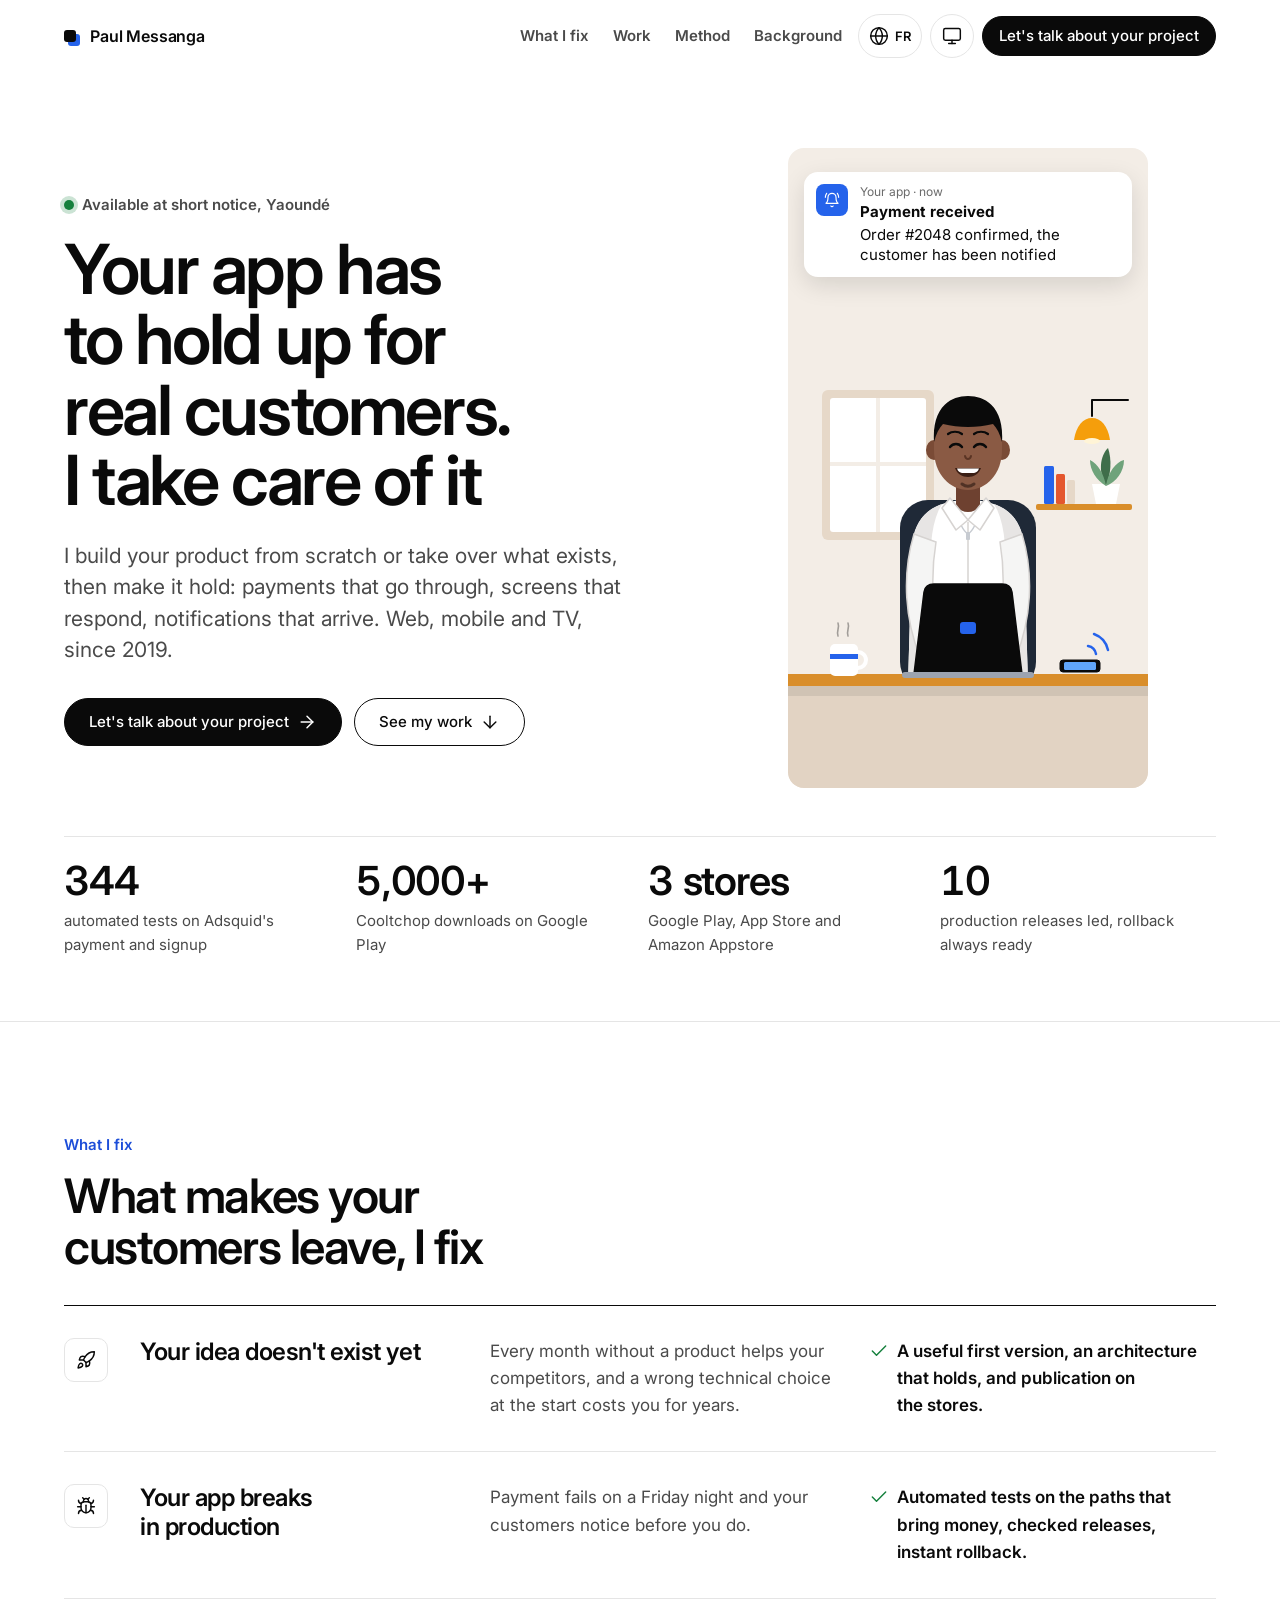
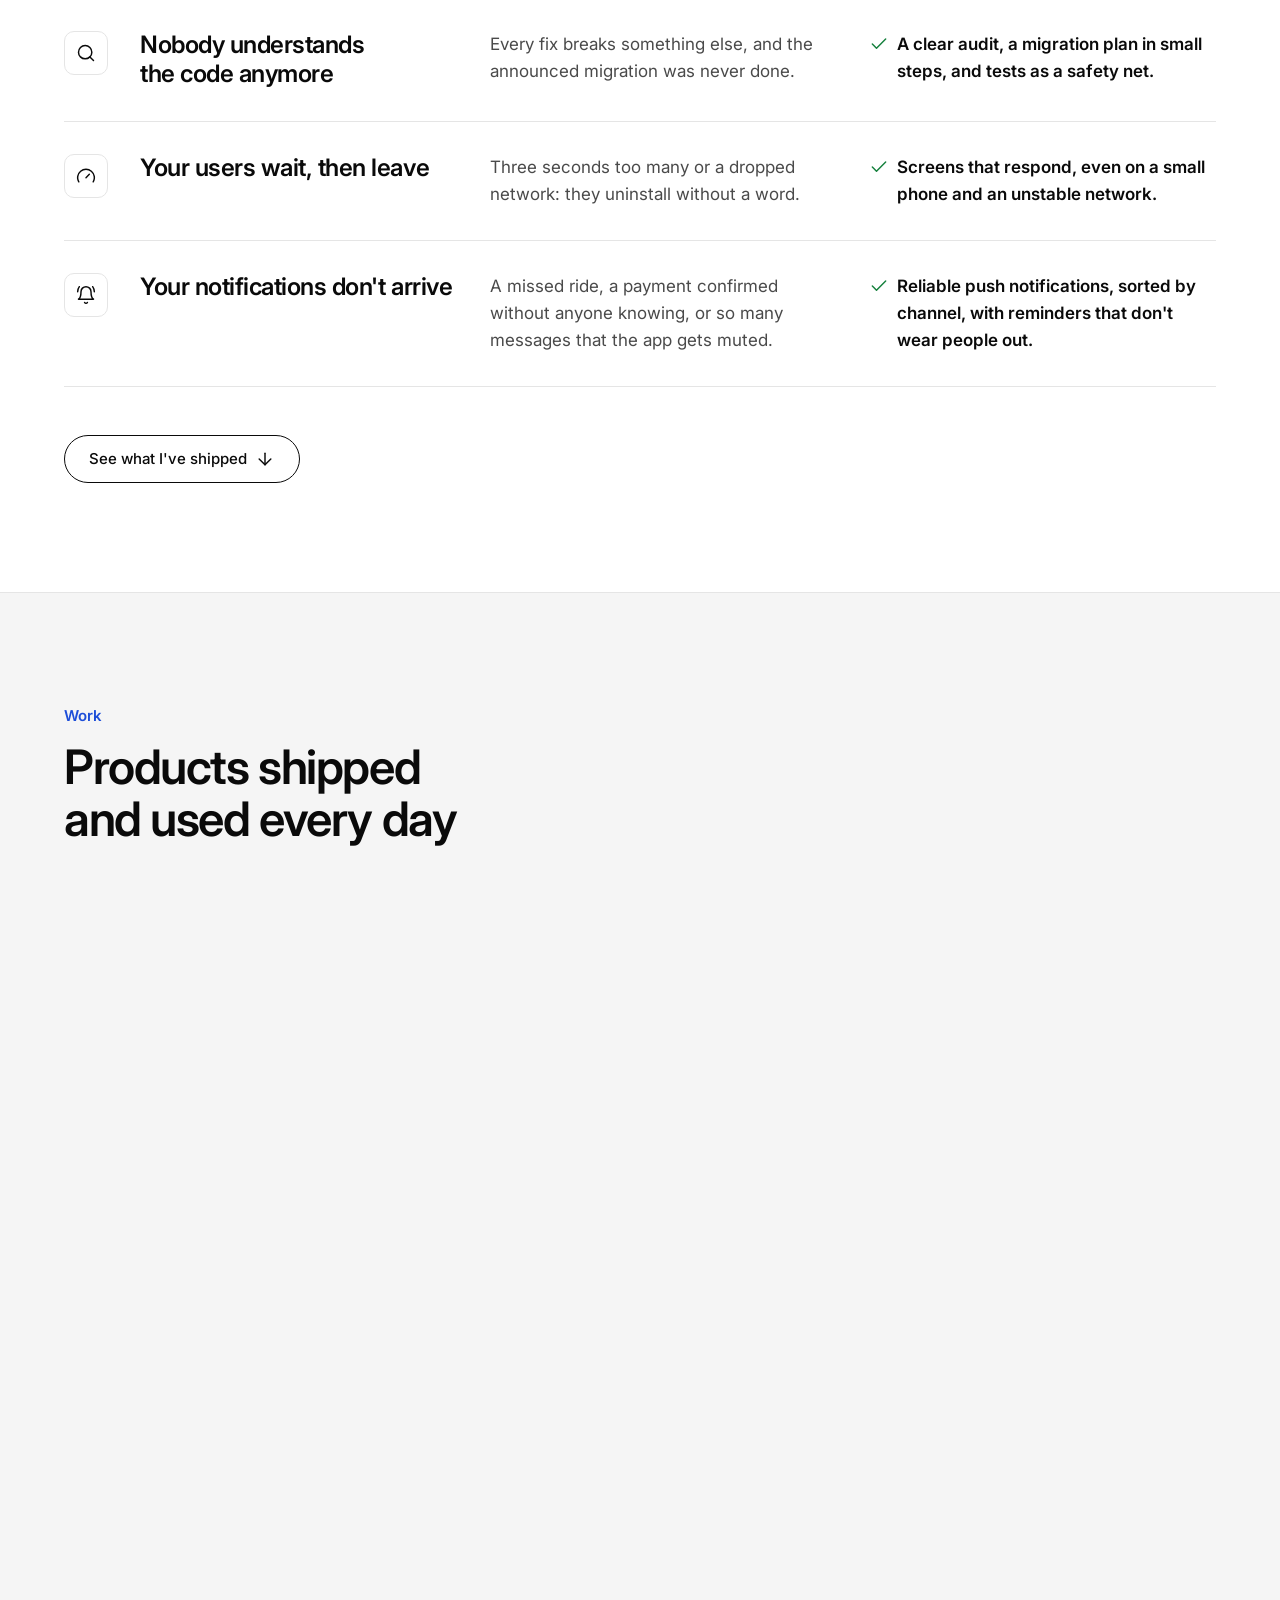
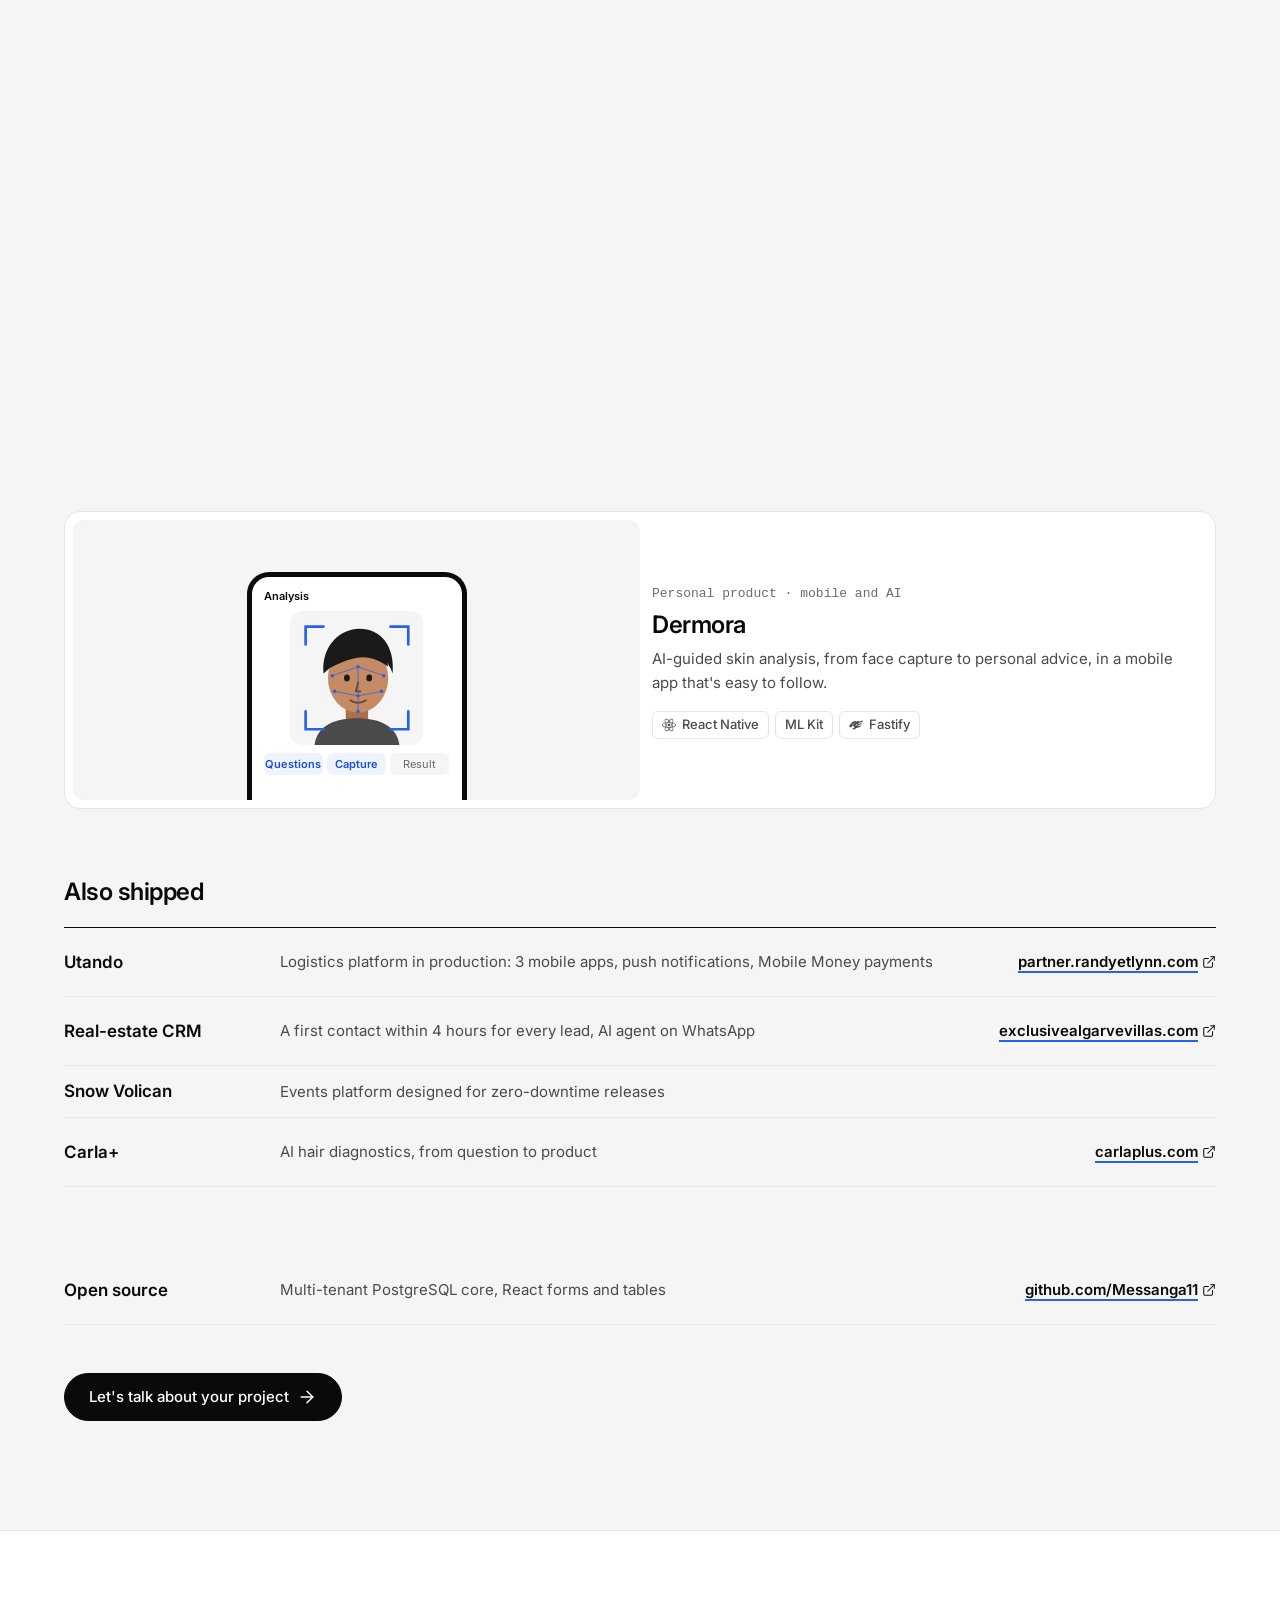
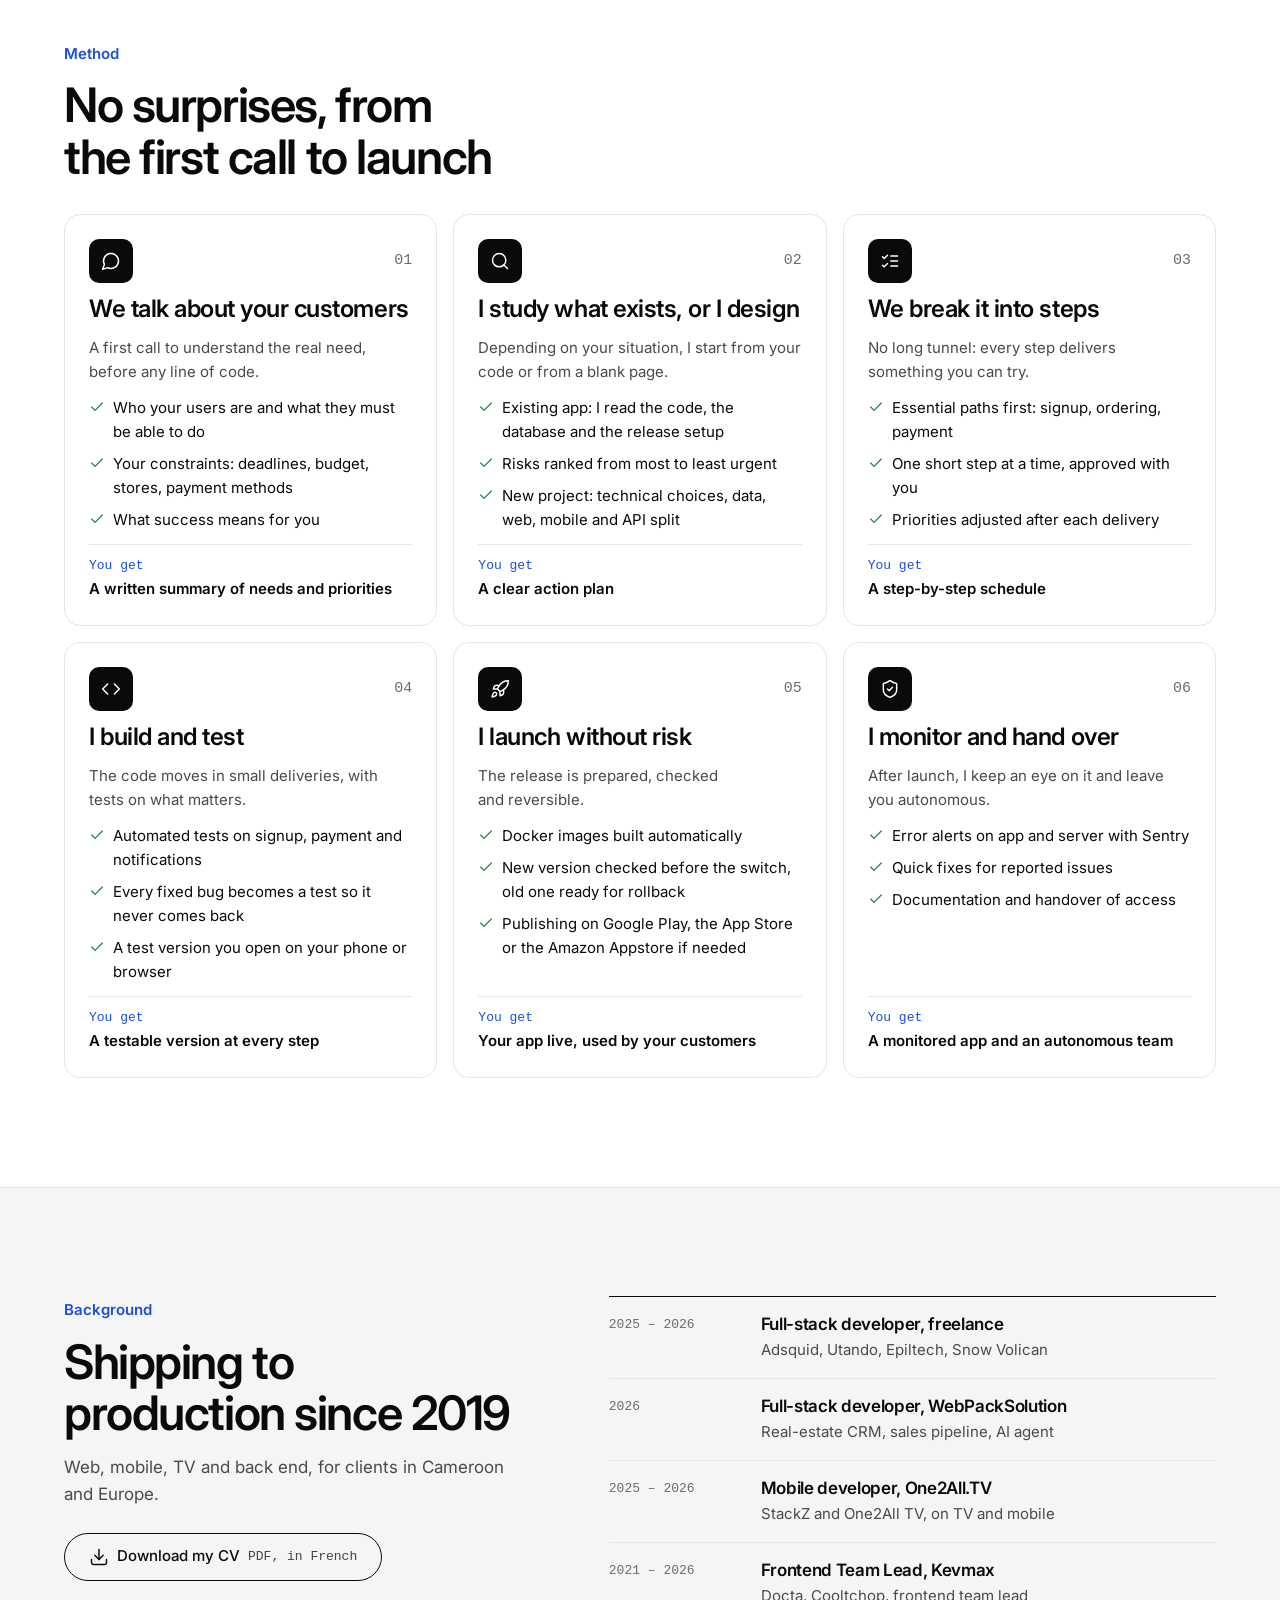
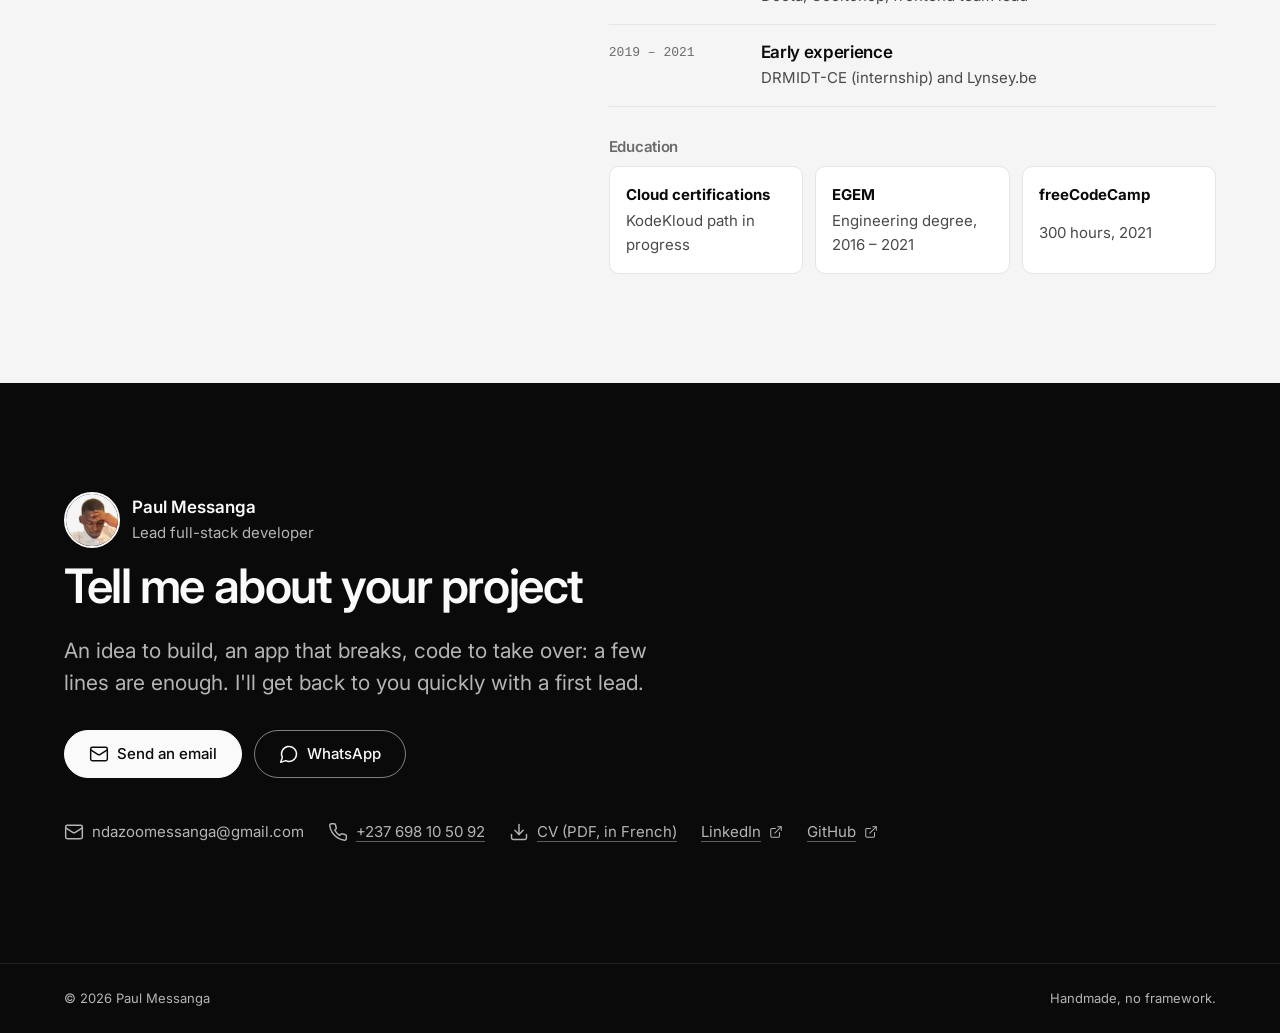
==== commit 74d60781: "feat: simple flat hero illustration, theme-aware Co-Authored-By: Claude Opus 5.5 <noreply@anthropic." ====
--- a/en/index.html
+++ b/en/index.html
@@ -97,82 +97,80 @@
             <span class="notif-text"><span class="notif-meta">Your app · now</span><strong>Payment received</strong><span>Order #2048 confirmed, the customer has been notified</span></span>
           </div>
           <svg xmlns="http://www.w3.org/2000/svg" viewBox="0 0 360 640" fill="none" aria-hidden="true" focusable="false">
-  <!-- wall: arched window, frames, lamp -->
-  <path d="M96 520V288a84 84 0 0 1 168 0v232z" style="fill:var(--art-window,#FFFFFF)"/>
-  <path d="M180 204v316M96 380h168" style="stroke:var(--art-window-bar,#F3EDE6)" stroke-width="4"/>
-  <rect x="24" y="268" width="50" height="40" rx="2" style="fill:var(--art-wall-2,#E6D8C8)"/>
-  <rect x="34" y="277" width="30" height="22" style="fill:var(--art-window,#FFFFFF)"/>
-  <rect x="34" y="324" width="32" height="26" rx="2" style="fill:var(--art-wall-2,#E6D8C8)"/>
-  <rect x="41" y="331" width="18" height="12" style="fill:var(--art-window,#FFFFFF)"/>
-  <path d="M300 150v84" style="stroke:var(--art-cord,#0A0A0A)" stroke-width="1.5"/>
-  <path d="M268 262c3-17 16-28 32-28s29 11 32 28z" style="fill:var(--art-lamp,#F59E0B)"/>
-  <path d="M290 262a10 6 0 0 0 20 0z" style="fill:var(--art-lamp-glow,#FFF4D6)"/>
-  <!-- floor -->
-  <path d="M0 602h360" style="stroke:var(--art-wall-2,#E6D8C8)" stroke-width="2"/>
-  <!-- plant (left) -->
-  <path d="M40 520c-26-46-20-118 8-150 12 46 8 110-8 150z" style="fill:var(--art-plant-1,#3F6E4A)"/>
-  <path d="M46 524c2-54 24-96 36-104 6 44-8 86-36 104z" style="fill:var(--art-plant-2,#6FA37B)"/>
-  <path d="M36 526c-24-22-40-60-36-86 20 12 34 44 36 86z" style="fill:var(--art-plant-2,#6FA37B)"/>
-  <path d="M40 470c4-30 6-60 8-100M46 524c10-40 22-74 36-104" stroke="#0A0A0A" stroke-width="1.2" stroke-linecap="round"/>
-  <path d="M18 520h50l-7 82H25z" style="fill:var(--art-pot,#FFFFFF)"/>
-  <!-- side table: books, phone ringing, mug -->
-  <path d="M276 498l-8 104M332 498l8 104" style="stroke:var(--art-wood,#D98E2B)" stroke-width="5" stroke-linecap="round"/>
-  <rect x="262" y="488" width="86" height="12" rx="4" style="fill:var(--art-furniture,#E2D3C3)"/>
-  <rect x="268" y="478" width="40" height="10" rx="2" fill="#E4572E"/>
-  <rect x="272" y="470" width="34" height="8" rx="2" fill="#2563EB"/>
-  <rect x="276" y="466" width="26" height="4" rx="1.5" style="fill:var(--art-device,#0A0A0A)"/>
-  <rect x="279" y="466.5" width="20" height="2" rx="1" fill="#60A5FA"/>
-  <path d="M296 456a10 10 0 0 1 8 6M302 446a20 20 0 0 1 12 12" style="stroke:var(--art-accent,#2563EB)" stroke-width="2.5" stroke-linecap="round"/>
-  <rect x="316" y="466" width="18" height="22" rx="4" fill="#FFFFFF" style="stroke:var(--art-wall-2,#E6D8C8)"/>
-  <path d="M334 471a6 6 0 0 1 0 12" stroke="#FFFFFF" stroke-width="3.5"/>
-  <path d="M322 460c-2-4 2-6 0-10M328 460c-2-4 2-6 0-10" style="stroke:var(--art-cord,#0A0A0A)" stroke-opacity=".35" stroke-width="1.5" stroke-linecap="round"/>
-  <!-- armchair -->
-  <path d="M110 548l-6 54M232 548l6 54" style="stroke:var(--art-wood,#D98E2B)" stroke-width="6" stroke-linecap="round"/>
-  <path d="M96 400c0-26 14-40 34-40h6c16 0 24 12 24 30v86H96z" style="fill:var(--art-furniture,#E2D3C3)"/>
-  <rect x="88" y="470" width="166" height="80" rx="22" style="fill:var(--art-furniture,#E2D3C3)"/>
-  <path d="M110 488c40-6 90-6 128 0" style="stroke:var(--art-furniture-2,#FFFFFF)" stroke-width="1.5" stroke-linecap="round"/>
-  <!-- back leg (planted) -->
-  <path d="M150 482l70 6" stroke="#1E293B" stroke-width="30" stroke-linecap="round"/>
-  <path d="M220 488l4 92" stroke="#1E293B" stroke-width="26" stroke-linecap="round"/>
-  <path d="M206 586c6-6 26-6 32 0l14 6c4 2 4 10-2 10h-44c-4 0-4-10 0-16z" fill="#FFFFFF"/>
-  <path d="M204 598h50" stroke="#E4572E" stroke-width="4" stroke-linecap="round"/>
-  <!-- torso: sweater -->
-  <path d="M128 360c6-14 18-20 32-20s24 8 28 22l10 112c-20 10-48 10-74 4z" fill="#2563EB"/>
-  <path d="M148 342c4 8 18 8 22 0" stroke="#1D4ED8" stroke-width="6" stroke-linecap="round"/>
-  <path d="M130 470c22 6 46 6 66 0" stroke="#0A0A0A" stroke-width="1.2" stroke-linecap="round"/>
-  <!-- crossed leg (front) -->
-  <path d="M150 474c40-4 74-14 100-26" stroke="#334155" stroke-width="30" stroke-linecap="round"/>
-  <path d="M252 446l18 74" stroke="#334155" stroke-width="24" stroke-linecap="round"/>
-  <path d="M190 470c18-4 34-10 46-16" stroke="#0A0A0A" stroke-width="1.2" stroke-linecap="round"/>
-  <rect x="262" y="520" width="18" height="12" fill="#F59E0B" transform="rotate(-14 271 526)"/>
-  <path d="M262 534c4-4 20-6 26-2l16 8c4 3 2 10-4 10h-36c-6 0-6-12-2-16z" fill="#FFFFFF" transform="rotate(-14 280 542)"/>
-  <!-- back arm (to the keyboard) -->
-  <path d="M182 368l14 50 30 20" stroke="#1D4ED8" stroke-width="18" stroke-linecap="round" stroke-linejoin="round"/>
-  <!-- neck + head -->
-  <defs><clipPath id="ha-skull"><ellipse cx="162" cy="302.5" rx="23" ry="26"/></clipPath></defs>
-  <path d="M152 320h16v22c-4 4-12 4-16 0z" fill="#6E4130"/>
-  <ellipse cx="162" cy="304" rx="21" ry="24" fill="#8A5A44"/>
-  <path d="M136 270h56v20c-10-5-22-6-32-3-8 3-14 9-16 17l-8 2z" fill="#0A0A0A" clip-path="url(#ha-skull)"/>
-  <path d="M139.7 296A23 26 0 0 1 181.7 289" style="stroke:var(--art-rim,transparent)" stroke-width="1.5" fill="none"/>
-  <ellipse cx="146" cy="308" rx="5" ry="6" fill="#6E4130"/>
-  <path d="M169 304c3-2 8-2 11 0" stroke="#0A0A0A" stroke-width="1.8" stroke-linecap="round"/>
-  <ellipse cx="176" cy="307" rx="2.2" ry="2.6" fill="#0A0A0A"/>
-  <path d="M167 297c4-4 10-4 14-1" stroke="#0A0A0A" stroke-width="2" stroke-linecap="round"/>
-  <g transform="translate(-4 1)"><path d="M168 315c5 1 12 1 16-2-1 8-6 12-11 11-3-1-5-4-5-9z" fill="#3B1E14"/>
-  <path d="M169 315.5c5 1 11 1 14-1.5l-.5 3c-4 1.5-9 1.5-13 .5z" fill="#FFFFFF"/>
-  <ellipse cx="176" cy="312" rx="5" ry="2.5" fill="#B06A50" opacity=".45"/></g>
-  <path d="M182 308l4 6-3 1" stroke="#6E4130" stroke-width="1.6" stroke-linecap="round" stroke-linejoin="round"/>
-  <!-- laptop on his lap -->
-  <polygon points="212,446 246,436 262,384 226,392" style="fill:var(--art-device,#0A0A0A);stroke:var(--art-device-edge,#0A0A0A)" stroke-width="1.5" stroke-linejoin="round"/>
-  <polygon points="216,442 242,434 256,389 229,396" fill="#111827"/>
-  <path d="M230.2 401.9L243.7 398.4" stroke="#60A5FA" stroke-width="2.2" stroke-linecap="round"/><path d="M232.6 406.0L242.2 403.5" stroke="#F59E0B" stroke-width="2.2" stroke-linecap="round"/><path d="M231.2 411.1L248.5 406.6" stroke="#A3A3A3" stroke-width="2.2" stroke-linecap="round"/><path d="M233.6 415.1L241.3 413.1" stroke="#4ADE80" stroke-width="2.2" stroke-linecap="round"/><path d="M232.2 420.2L246.6 416.4" stroke="#A3A3A3" stroke-width="2.2" stroke-linecap="round"/><path d="M226.9 426.2L238.5 423.2" stroke="#60A5FA" stroke-width="2.2" stroke-linecap="round"/><path d="M221.6 432.3L230.3 430.1" stroke="#A3A3A3" stroke-width="2.2" stroke-linecap="round"/>
-  <path d="M176 454l70-18 4 4-70 19z" fill="#9CA3AF"/>
-  <path d="M184 452l54-14" stroke="#6B7280" stroke-width="1.2" stroke-dasharray="3 2"/>
-  <ellipse cx="229" cy="440" rx="7" ry="5" fill="#8A5A44" transform="rotate(-15 229 440)"/>
-  <!-- front arm (typing) -->
-  <path d="M150 372l18 56 38 18" stroke="#2563EB" stroke-width="20" stroke-linecap="round" stroke-linejoin="round"/>
-  <path d="M199 449l8-1" stroke="#FFFFFF" stroke-width="5" stroke-linecap="round"/>
-  <ellipse cx="212" cy="447" rx="8" ry="5.5" fill="#8A5A44" transform="rotate(-15 212 447)"/>
+<style>
+.ha-win{fill:var(--art-window,#FFFFFF)}.ha-bar{fill:var(--art-window-bar,#F3EDE6)}.ha-wall{fill:var(--art-wall-2,#E6D8C8)}
+.ha-desk{fill:var(--art-furniture,#E2D3C3)}.ha-wood{fill:var(--art-wood,#D98E2B)}.ha-lamp{fill:var(--art-lamp,#F59E0B)}
+.ha-glow{fill:var(--art-lamp-glow,#FFF4D6)}.ha-cord{stroke:var(--art-cord,#0A0A0A)}.ha-p1{fill:var(--art-plant-1,#3F6E4A)}
+.ha-p2{fill:var(--art-plant-2,#6FA37B)}.ha-pot{fill:var(--art-pot,#FFFFFF)}.ha-dev{fill:var(--art-device,#0A0A0A);stroke:var(--art-device-edge,#0A0A0A)}
+.ha-acc{fill:var(--art-accent,#2563EB)}.ha-accs{stroke:var(--art-accent,#2563EB)}.ha-sh{fill:var(--art-shadow,rgba(10,10,10,.08))}
+.ha-rim{stroke:var(--art-rim,rgba(255,255,255,0))}
+</style>
+<g transform="translate(0 56)">
+<!-- window -->
+<rect class="ha-wall" x="34" y="186" width="112" height="150" rx="6"/>
+<rect class="ha-win" x="42" y="194" width="96" height="134" rx="3"/>
+<rect class="ha-bar" x="88" y="194" width="4" height="134"/>
+<rect class="ha-bar" x="42" y="258" width="96" height="4"/>
+<!-- shelf, books, plant -->
+<rect class="ha-wood" x="248" y="300" width="96" height="6" rx="2"/>
+<rect class="ha-acc" x="256" y="262" width="10" height="38" rx="1.5"/>
+<rect x="268" y="270" width="9" height="30" rx="1.5" fill="#E4572E"/>
+<rect class="ha-wall" x="279" y="276" width="8" height="24" rx="1.5"/>
+<path class="ha-pot" d="M304 280h28l-4 20h-20z"/>
+<path class="ha-p1" d="M318 282c-8-14-6-30 2-38 4 12 3 26-2 38z"/>
+<path class="ha-p2" d="M318 282c2-14 10-24 18-26 0 12-8 22-18 26zM318 282c-10-6-16-16-16-26 8 4 14 14 16 26z"/>
+<!-- wall lamp -->
+<path class="ha-cord" d="M340 196h-36v16" stroke-width="2" stroke-linecap="round" stroke-linejoin="round"/>
+<path class="ha-lamp" d="M286 236c2-14 9-22 18-22s16 8 18 22z"/>
+<ellipse class="ha-glow" cx="304" cy="237" rx="8" ry="3"/>
+<!-- chair back -->
+<rect x="112" y="296" width="136" height="190" rx="28" fill="#1F2937"/>
+<rect class="ha-rim" x="112.5" y="296.5" width="135" height="189" rx="27.5" stroke-width="1.5"/>
+<!-- torso (white shirt) -->
+<path d="M120 480l4-138c2-30 22-46 56-46s54 16 56 46l4 138z" fill="#FFFFFF"/>
+<path d="M120 480l4-138c2-22 12-36 30-42-10 16-12 40-12 70l-2 110z" fill="#E7E5E4"/>
+<path d="M240 480l-4-138c-2-22-12-36-30-42 10 16 12 40 12 70l2 110z" fill="#E7E5E4"/>
+<path d="M180 318v160" stroke="#D6D3D1" stroke-width="1.5"/>
+<!-- neck, chain, collar -->
+<path d="M168 272h24v30c-6 8-18 8-24 0z" fill="#6E4130"/>
+<path d="M166 300c4 18 10 28 14 30 4-2 10-12 14-30" stroke="#C7CBD1" stroke-width="1.5"/>
+<rect x="178" y="328" width="4" height="8" rx="1" fill="#C7CBD1"/>
+<path d="M162 294l18 22-12 10-14-22z" fill="#FFFFFF" stroke="#D6D3D1" stroke-width="1.5" stroke-linejoin="round"/>
+<path d="M198 294l-18 22 12 10 14-22z" fill="#FFFFFF" stroke="#D6D3D1" stroke-width="1.5" stroke-linejoin="round"/>
+<!-- arms -->
+<path d="M126 330c-12 40-10 86 8 128h24c-14-40-16-84-10-120z" fill="#F5F5F4" stroke="#D6D3D1" stroke-width="1.5"/>
+<path d="M234 330c12 40 10 86-8 128h-24c14-40 16-84 10-120z" fill="#F5F5F4" stroke="#D6D3D1" stroke-width="1.5"/>
+<!-- head -->
+<ellipse cx="146" cy="246" rx="8" ry="10" fill="#7A4B36"/>
+<ellipse cx="214" cy="246" rx="8" ry="10" fill="#7A4B36"/>
+<path d="M146 236c0-28 14-42 34-42s34 14 34 42v10c0 24-16 40-34 40s-34-16-34-40z" fill="#8A5A44"/>
+<path d="M146 238c-2-30 12-46 34-46s36 16 34 46c-2-8-5-14-9-18-16 4-34 4-50 0-4 4-7 10-9 18z" fill="#0A0A0A"/>
+<path class="ha-rim" d="M147 232c2-26 15-39 33-39s31 13 33 39" stroke-width="1.5"/>
+<!-- face -->
+<path d="M160 230c4-3 10-3 14 0M186 230c4-3 10-3 14 0" stroke="#0A0A0A" stroke-width="2.2" stroke-linecap="round"/>
+<path d="M162 243c3-4 9-4 12 0M186 243c3-4 9-4 12 0" stroke="#0A0A0A" stroke-width="2.4" stroke-linecap="round"/>
+<path d="M177 252c1 4 5 4 6 0" stroke="#5A3424" stroke-width="2" stroke-linecap="round"/>
+<path d="M167 264c4 12 22 12 26 0z" fill="#3B1E14"/>
+<path d="M169 264.5h22c-1 3-3 4-5 4.5h-12c-2-.5-4-1.5-5-4.5z" fill="#FFFFFF"/>
+<path d="M174 280c4 3 8 3 12 0" stroke="#2A1810" stroke-width="3" stroke-linecap="round" opacity=".6"/>
+<!-- desk -->
+<rect class="ha-wood" x="0" y="470" width="360" height="12"/>
+<rect class="ha-desk" x="0" y="482" width="360" height="158"/>
+<rect class="ha-sh" x="0" y="482" width="360" height="10"/>
+<!-- laptop (back of the lid faces us) -->
+<path class="ha-dev" d="M126 470l10-82c1-6 4-8 10-8h68c6 0 9 2 10 8l10 82z" stroke-width="1.5"/>
+<rect class="ha-acc" x="172" y="418" width="16" height="12" rx="3"/>
+<rect x="114" y="468" width="132" height="6" rx="3" fill="#9CA3AF"/>
+<!-- mug -->
+<rect x="42" y="440" width="28" height="32" rx="5" fill="#FFFFFF"/>
+<rect class="ha-acc" x="42" y="450" width="28" height="5"/>
+<path d="M70 448a8 8 0 0 1 0 16" stroke="#FFFFFF" stroke-width="4"/>
+<path class="ha-cord" d="M50 432c-2-5 2-8 0-13M60 432c-2-5 2-8 0-13" stroke-width="1.6" stroke-linecap="round" opacity=".35"/>
+<!-- phone lighting up -->
+<rect class="ha-dev" x="272" y="456" width="40" height="12" rx="3" stroke-width="1"/>
+<rect x="276" y="458" width="32" height="8" rx="1.5" fill="#60A5FA"/>
+<path class="ha-accs" d="M300 442a10 10 0 0 1 8 8M306 430a22 22 0 0 1 14 16" stroke-width="2.5" stroke-linecap="round"/>
+</g>
 </svg>
         </figure>
       </div>
--- a/assets/css/styles.css
+++ b/assets/css/styles.css
@@ -63,6 +63,7 @@
   --art-plant-1: #3F6E4A; --art-plant-2: #6FA37B; --art-pot: #FFFFFF;
   --art-line: #0A0A0A; --art-device: #0A0A0A; --art-device-edge: #0A0A0A; --art-screen: #FFFFFF;
   --art-accent: #2563EB; --art-shadow: rgba(10,10,10,.08); --art-rim: rgba(255,255,255,0);
+  --art-char-shade: rgba(16,20,36,0); --art-lamp-spill: rgba(245,158,11,0);
   --notif-bg: #FFFFFF; --notif-ink: #0A0A0A; --notif-meta: #6B6B6B; --notif-shadow: 0 8px 24px rgb(10 10 10 / .12);
   color-scheme: light;
 }
@@ -81,6 +82,7 @@
   --art-plant-1: #3B6B47; --art-plant-2: #4F8A5E; --art-pot: #D4D4D4;
   --art-line: #0A0A0A; --art-device: #0A0A0A; --art-device-edge: #52525B; --art-screen: #F5F5F5;
   --art-accent: #3B82F6; --art-shadow: rgba(0,0,0,.35); --art-rim: rgba(255,255,255,.14);
+  --art-char-shade: rgba(16,20,36,.22); --art-lamp-spill: rgba(245,158,11,.16);
   --notif-bg: #1F1F1F; --notif-ink: #FAFAFA; --notif-meta: #A3A3A3; --notif-shadow: 0 8px 24px rgb(0 0 0 / .5);
   color-scheme: dark;
 }
@@ -98,6 +100,7 @@
   --art-plant-1: #3B6B47; --art-plant-2: #4F8A5E; --art-pot: #D4D4D4;
   --art-line: #0A0A0A; --art-device: #0A0A0A; --art-device-edge: #52525B; --art-screen: #F5F5F5;
   --art-accent: #3B82F6; --art-shadow: rgba(0,0,0,.35); --art-rim: rgba(255,255,255,.14);
+  --art-char-shade: rgba(16,20,36,.22); --art-lamp-spill: rgba(245,158,11,.16);
   --notif-bg: #1F1F1F; --notif-ink: #FAFAFA; --notif-meta: #A3A3A3; --notif-shadow: 0 8px 24px rgb(0 0 0 / .5);
   color-scheme: dark;
   }
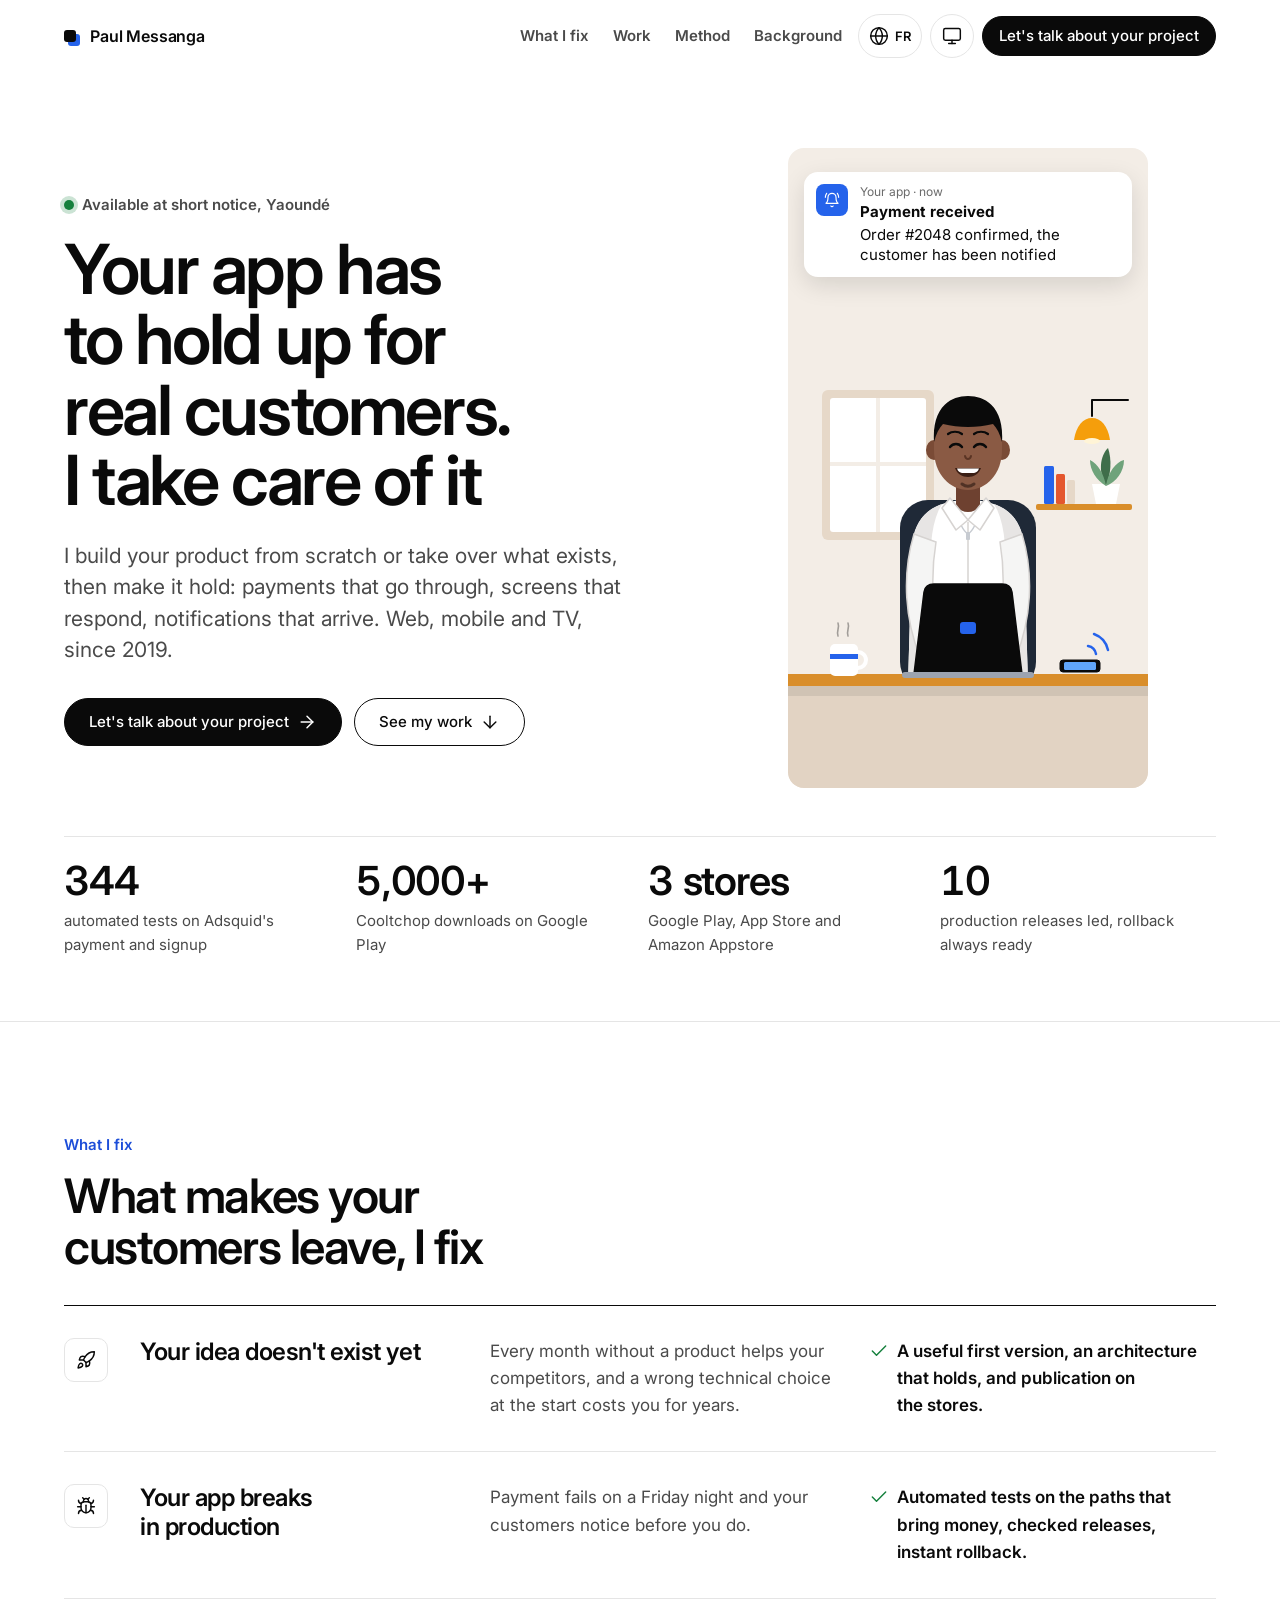
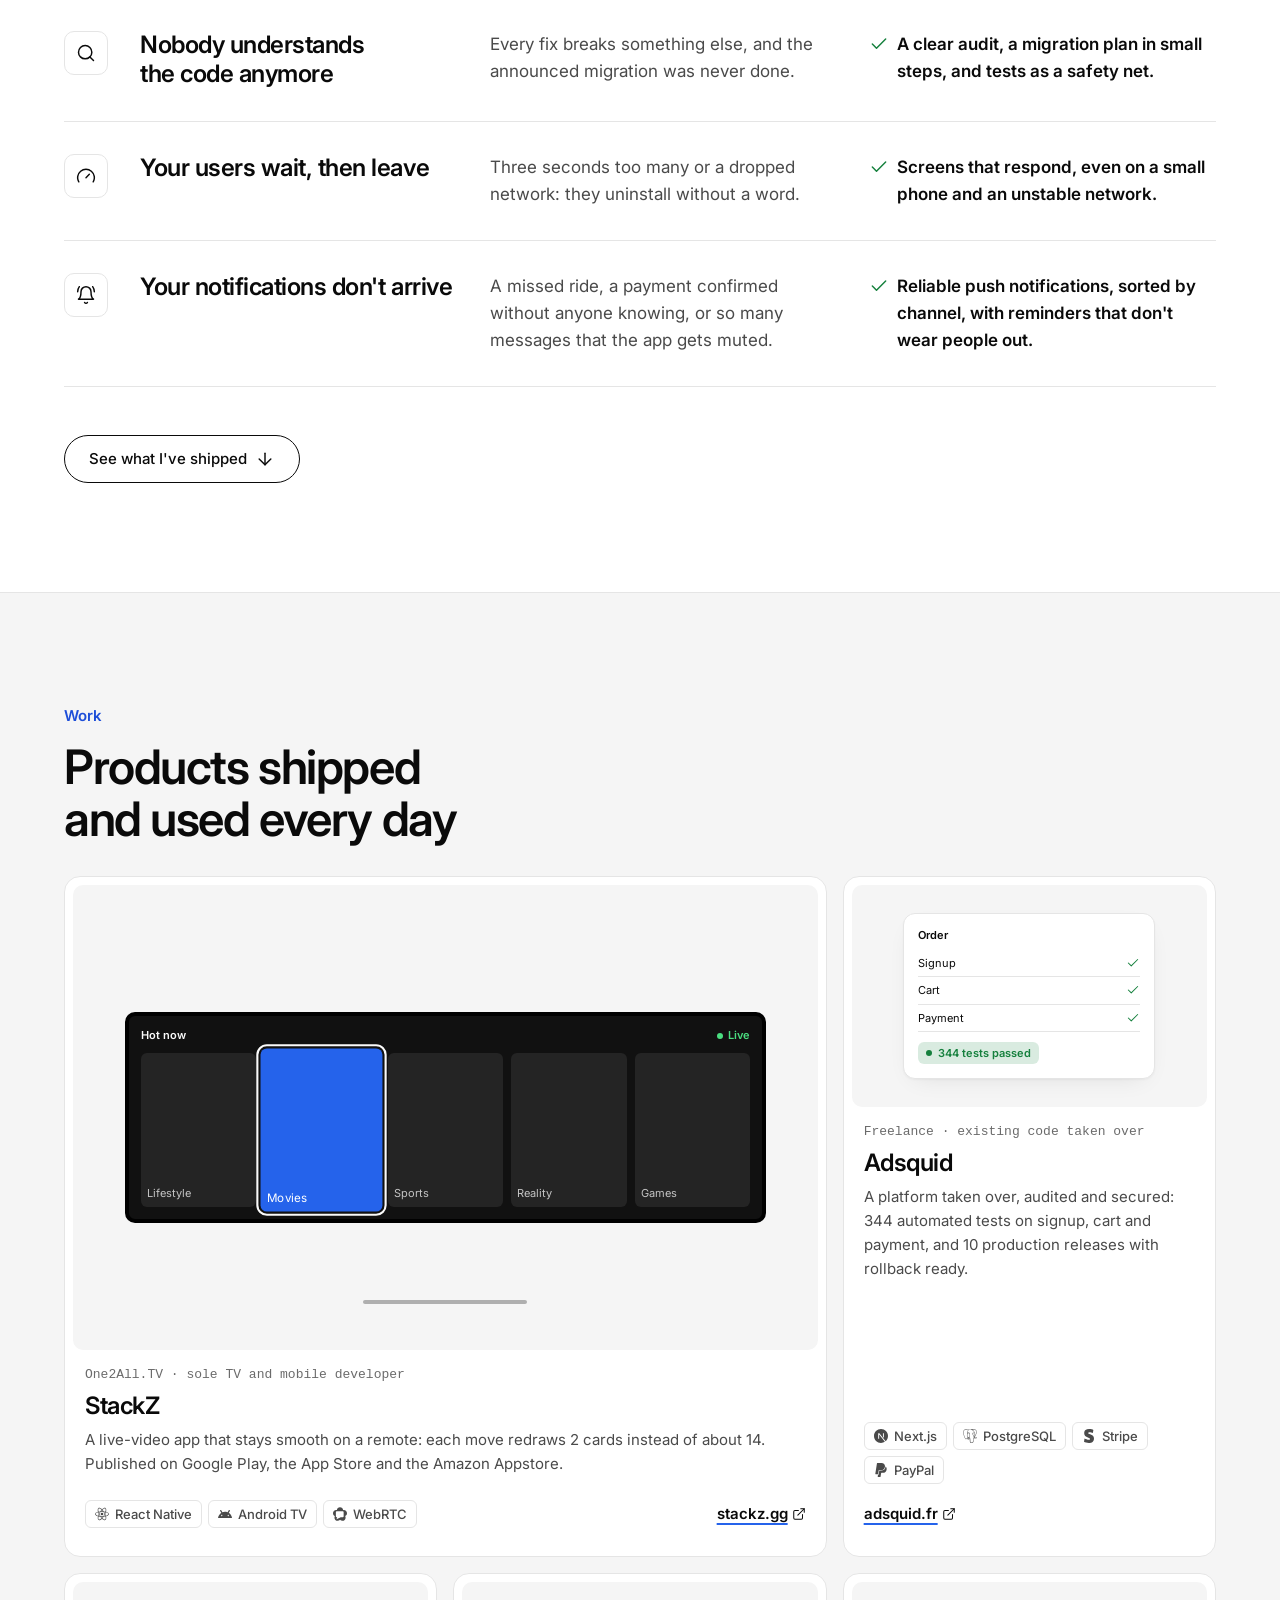
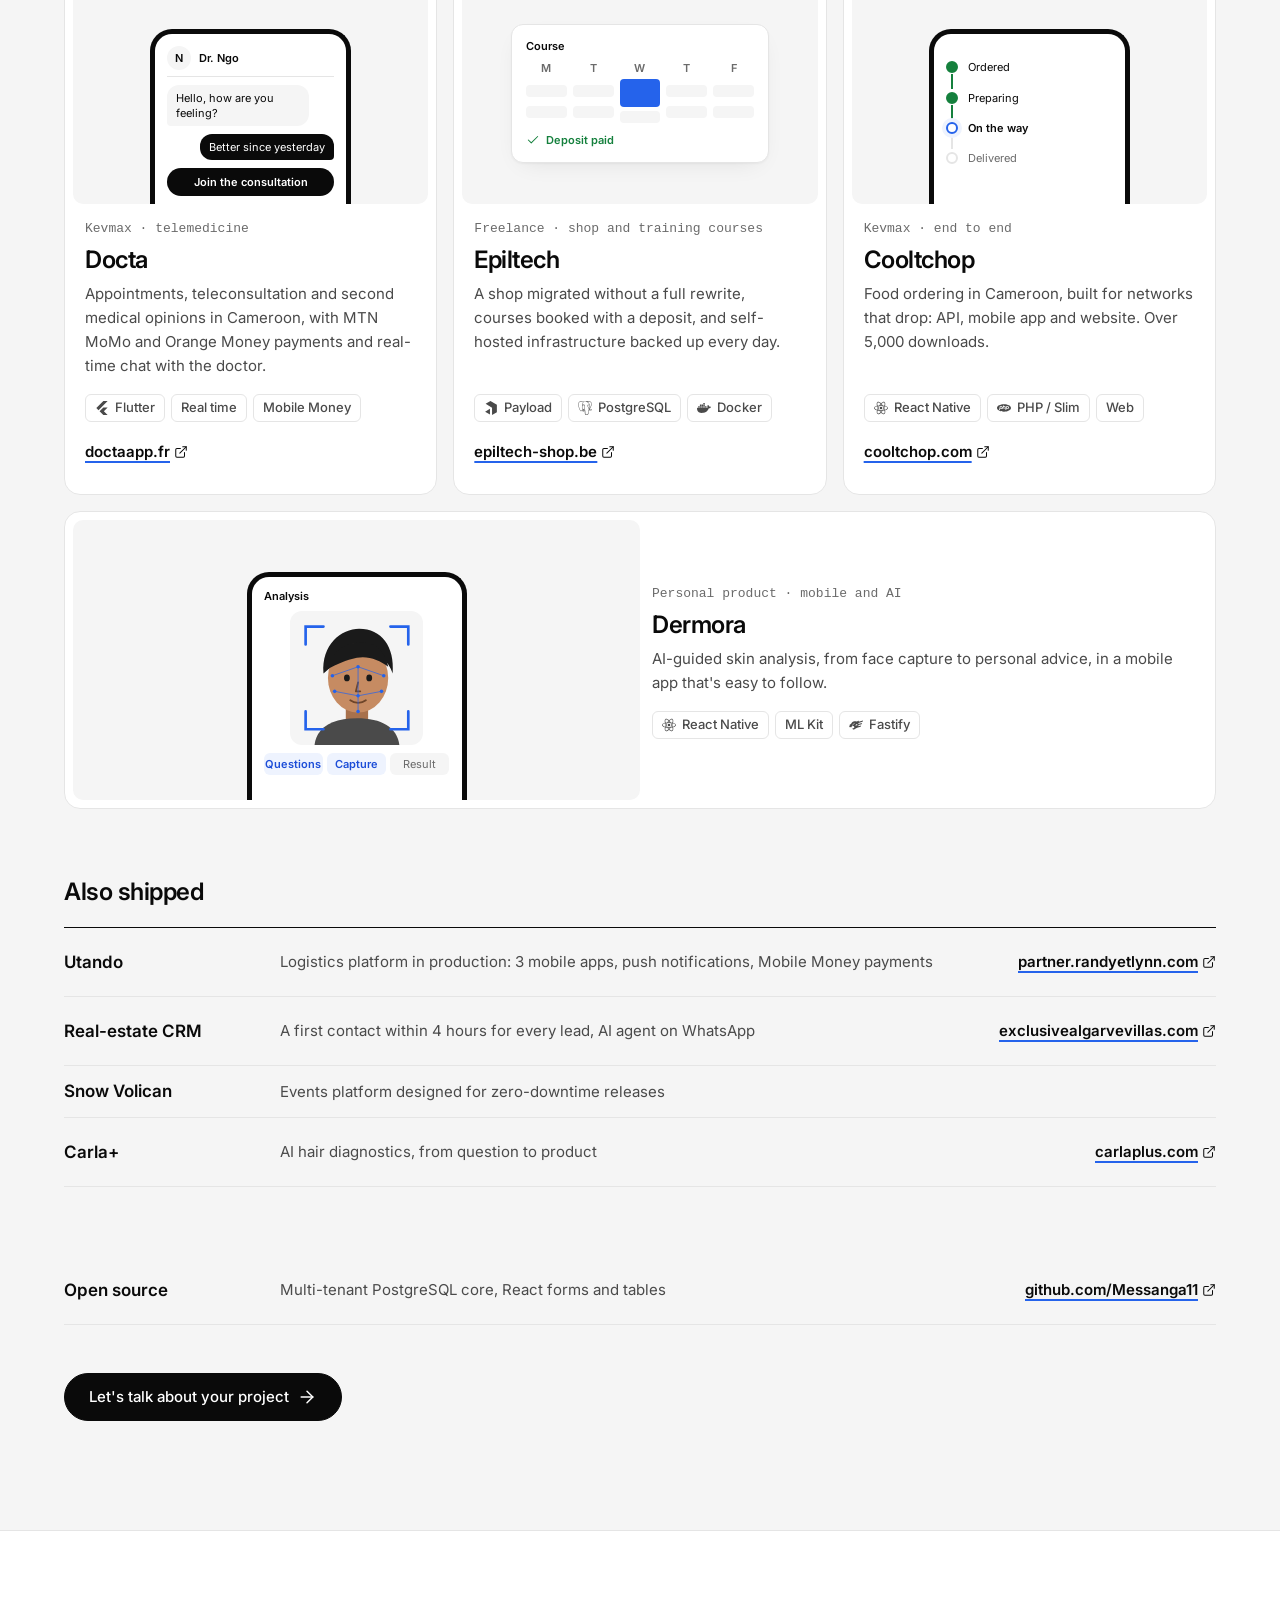
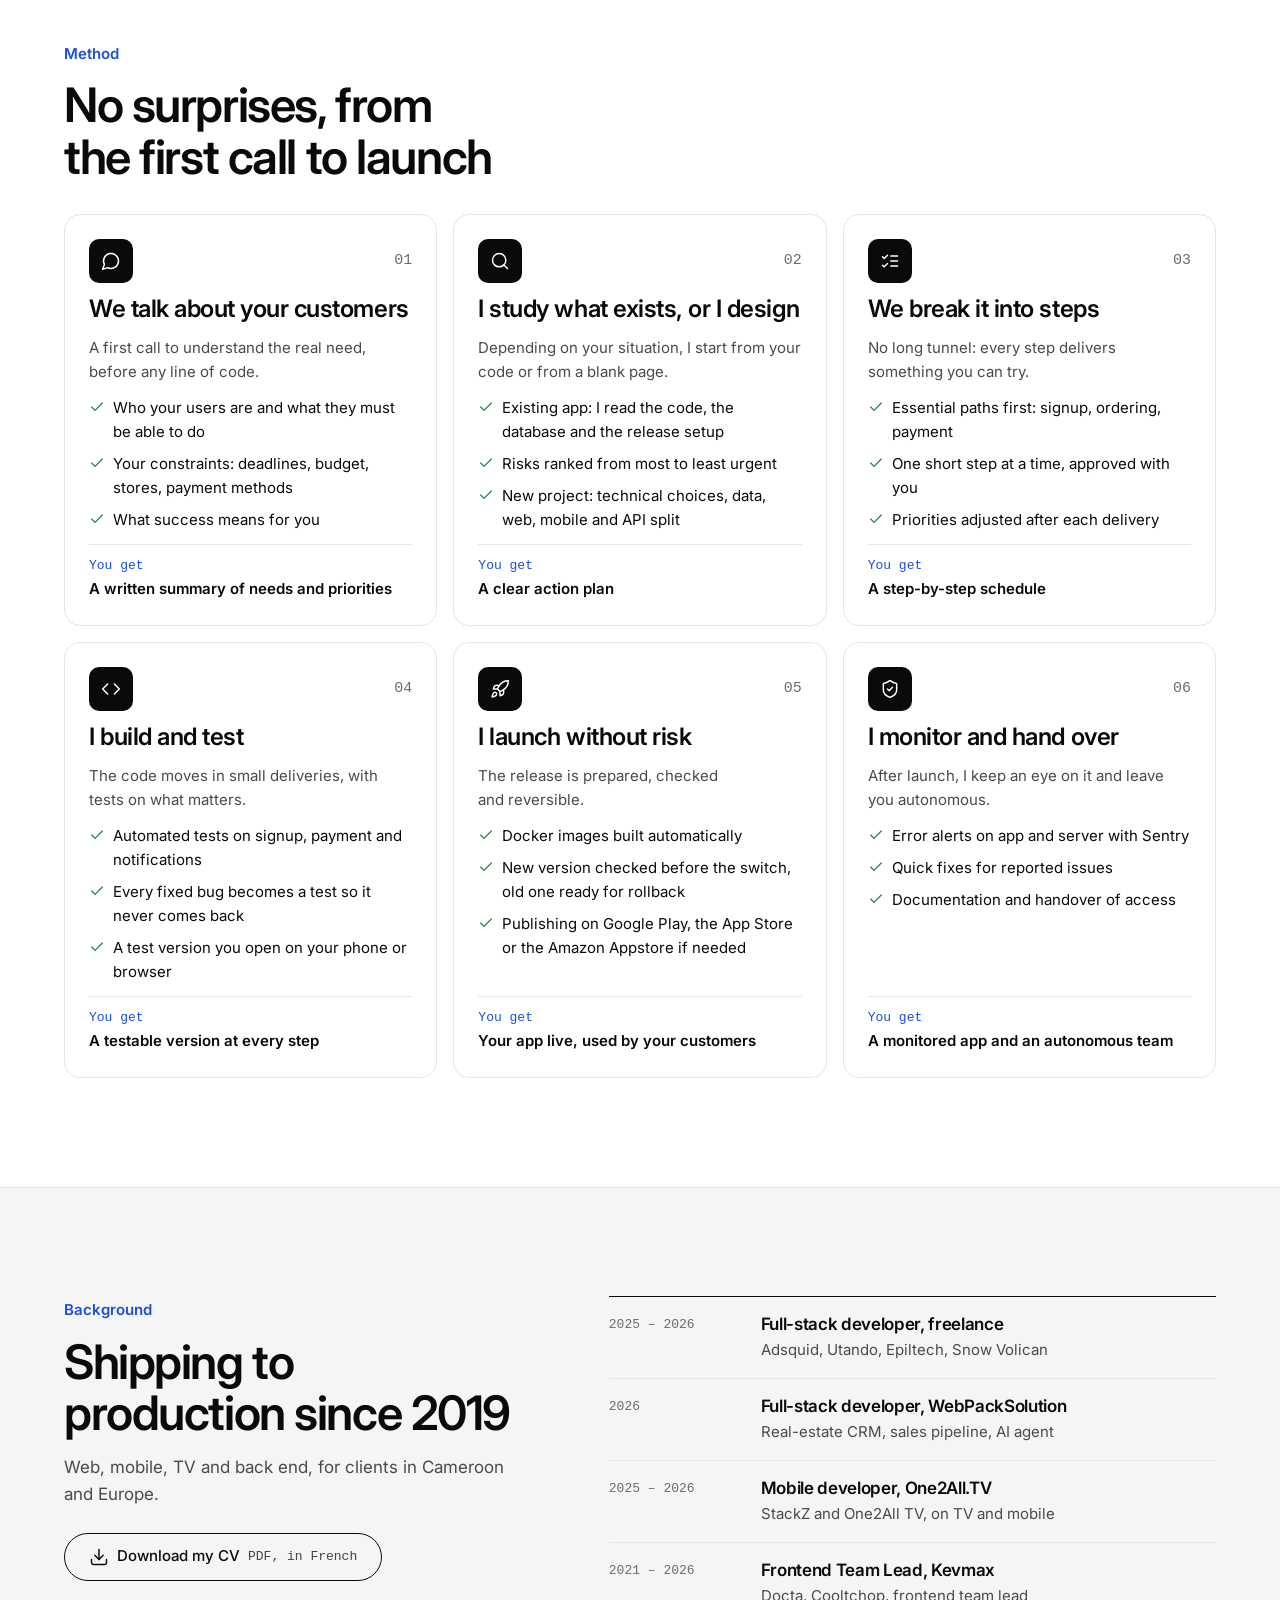
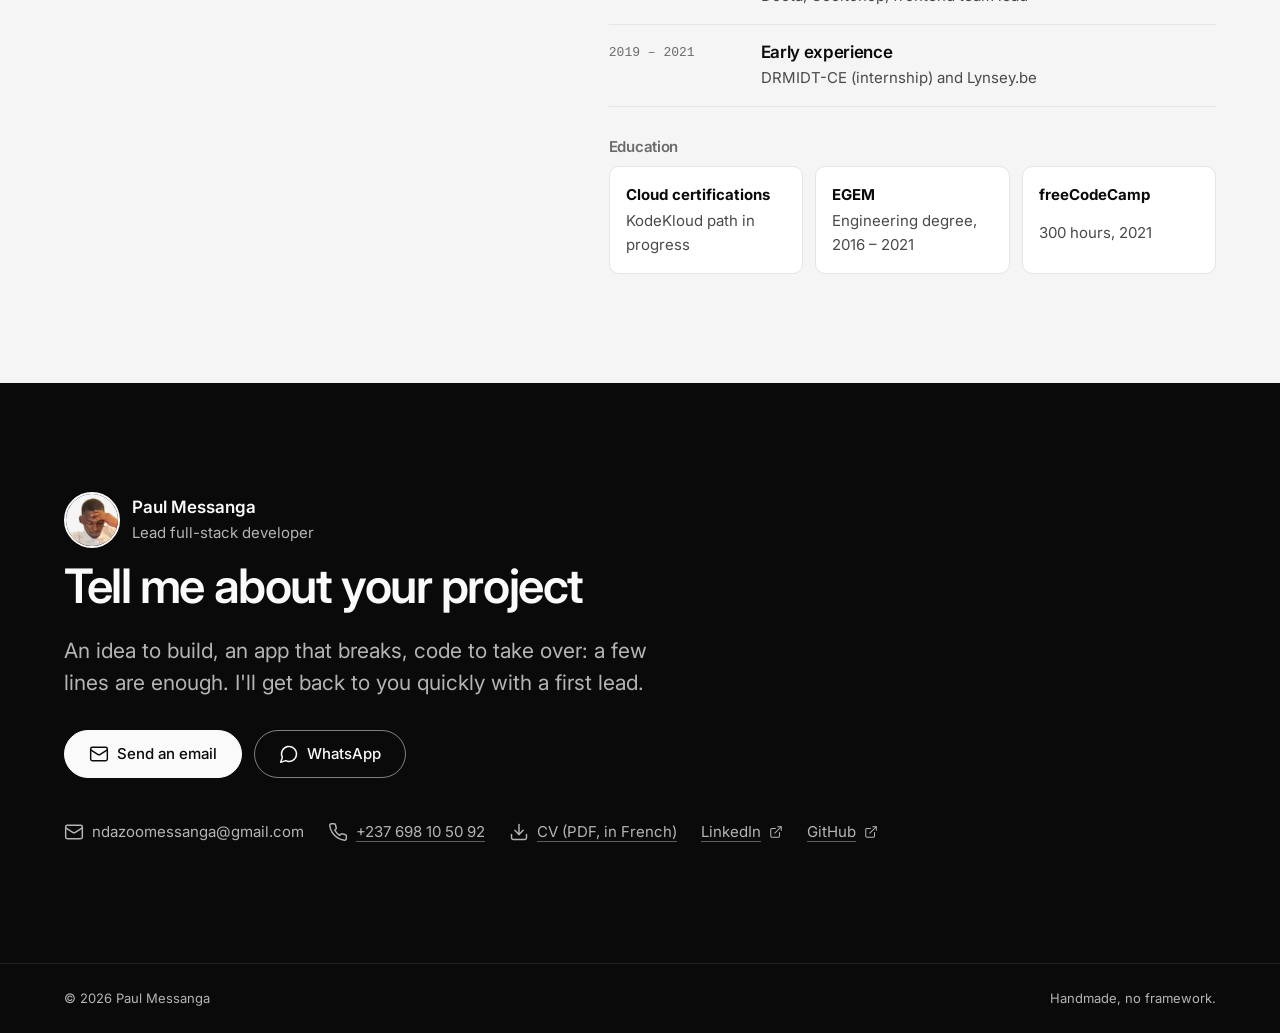
==== commit eacf88ff: "feat: smart hide/show header, count-up starts on reveal - header hides on scroll down, returns on sc" ====
--- a/en/index.html
+++ b/en/index.html
@@ -8,7 +8,7 @@
   <meta name="description" content="Lead full-stack developer in Yaoundé, Cameroon. I build your app from scratch or take over your existing code, and make it hold up for real customers: web, mobile, TV, payments, push notifications.">
   <meta name="author" content="Paul Messanga">
   <meta name="robots" content="index, follow, max-image-preview:large">
-  <link rel="canonical" href="https://paul-messanga.ndazoomessanga.workers.dev[object Object]">
+  <link rel="canonical" href="https://paul-messanga.ndazoomessanga.workers.dev/en/">
   <link rel="alternate" hreflang="fr" href="https://paul-messanga.ndazoomessanga.workers.dev/">
   <link rel="alternate" hreflang="en" href="https://paul-messanga.ndazoomessanga.workers.dev/en/">
   <link rel="alternate" hreflang="x-default" href="https://paul-messanga.ndazoomessanga.workers.dev/">
@@ -21,7 +21,7 @@
   <meta property="og:site_name" content="Paul Messanga">
   <meta property="og:title" content="Paul Messanga — Your app has to hold up for your customers">
   <meta property="og:description" content="From scratch or taken over: web, mobile and TV, payments, real time and push notifications. Based in Yaoundé.">
-  <meta property="og:url" content="https://paul-messanga.ndazoomessanga.workers.dev[object Object]">
+  <meta property="og:url" content="https://paul-messanga.ndazoomessanga.workers.dev/en/">
   <meta property="og:image" content="https://paul-messanga.ndazoomessanga.workers.dev/assets/img/og-en.png">
   <meta property="og:image:width" content="1200">
   <meta property="og:image:height" content="630">
@@ -48,7 +48,7 @@
   <link rel="stylesheet" href="/assets/css/styles.css">
   <link rel="modulepreload" href="/assets/js/main.js">
   <script type="module" src="/assets/js/main.js"></script>
-  <script type="application/ld+json">{"@context":"https://schema.org","@graph":[{"@type":"Person","@id":"https://paul-messanga.ndazoomessanga.workers.dev/#paul","name":"Paul Messanga","jobTitle":"Lead full-stack developer","url":"https://paul-messanga.ndazoomessanga.workers.dev[object Object]","image":"https://paul-messanga.ndazoomessanga.workers.dev/assets/img/paul.webp","email":"mailto:ndazoomessanga@gmail.com","telephone":"+237698105092","address":{"@type":"PostalAddress","addressLocality":"Yaoundé","addressCountry":"CM"},"alumniOf":{"@type":"CollegeOrUniversity","name":"EGEM"},"knowsLanguage":["fr","en"],"knowsAbout":["Node.js","TypeScript","PostgreSQL","Docker","GitHub Actions","React","Next.js","React Native","Flutter","Push notifications","End-to-end testing"],"sameAs":["https://github.com/Messanga11","https://www.linkedin.com/in/paul-messanga-954a711b3"]},{"@type":"ProfilePage","@id":"https://paul-messanga.ndazoomessanga.workers.dev[object Object]#page","url":"https://paul-messanga.ndazoomessanga.workers.dev[object Object]","name":"Paul Messanga — Your app has to hold up for your customers","inLanguage":"en","mainEntity":{"@id":"https://paul-messanga.ndazoomessanga.workers.dev/#paul"}}]}</script>
+  <script type="application/ld+json">{"@context":"https://schema.org","@graph":[{"@type":"Person","@id":"https://paul-messanga.ndazoomessanga.workers.dev/#paul","name":"Paul Messanga","jobTitle":"Lead full-stack developer","url":"https://paul-messanga.ndazoomessanga.workers.dev/en/","image":"https://paul-messanga.ndazoomessanga.workers.dev/assets/img/paul.webp","email":"mailto:ndazoomessanga@gmail.com","telephone":"+237698105092","address":{"@type":"PostalAddress","addressLocality":"Yaoundé","addressCountry":"CM"},"alumniOf":{"@type":"CollegeOrUniversity","name":"EGEM"},"knowsLanguage":["fr","en"],"knowsAbout":["Node.js","TypeScript","PostgreSQL","Docker","GitHub Actions","React","Next.js","React Native","Flutter","Push notifications","End-to-end testing"],"sameAs":["https://github.com/Messanga11","https://www.linkedin.com/in/paul-messanga-954a711b3"]},{"@type":"ProfilePage","@id":"https://paul-messanga.ndazoomessanga.workers.dev/en/#page","url":"https://paul-messanga.ndazoomessanga.workers.dev/en/","name":"Paul Messanga — Your app has to hold up for your customers","inLanguage":"en","mainEntity":{"@id":"https://paul-messanga.ndazoomessanga.workers.dev/#paul"}}]}</script>
 </head>
 <body data-menu-open="Open menu" data-menu-close="Close menu" data-theme-light="Theme: light. Switch to dark" data-theme-dark="Theme: dark. Follow system" data-theme-system="Theme: system. Switch to light">
   <svg class="sprite" aria-hidden="true" focusable="false"><defs><symbol id="i-arrow-right" viewBox="0 0 24 24"><path d="M5 12h14"/><path d="m12 5 7 7-7 7"/></symbol><symbol id="i-arrow-down" viewBox="0 0 24 24"><path d="M12 5v14"/><path d="m19 12-7 7-7-7"/></symbol><symbol id="i-mail" viewBox="0 0 24 24"><rect width="20" height="16" x="2" y="4" rx="2"/><path d="m22 7-8.97 5.7a1.94 1.94 0 0 1-2.06 0L2 7"/></symbol><symbol id="i-message" viewBox="0 0 24 24"><path d="M7.9 20A9 9 0 1 0 4 16.1L2 22Z"/></symbol><symbol id="i-phone" viewBox="0 0 24 24"><path d="M22 16.92v3a2 2 0 0 1-2.18 2 19.79 19.79 0 0 1-8.63-3.07 19.5 19.5 0 0 1-6-6 19.79 19.79 0 0 1-3.07-8.67A2 2 0 0 1 4.11 2h3a2 2 0 0 1 2 1.72 12.84 12.84 0 0 0 .7 2.81 2 2 0 0 1-.45 2.11L8.09 9.91a16 16 0 0 0 6 6l1.27-1.27a2 2 0 0 1 2.11-.45 12.84 12.84 0 0 0 2.81.7A2 2 0 0 1 22 16.92z"/></symbol><symbol id="i-download" viewBox="0 0 24 24"><path d="M21 15v4a2 2 0 0 1-2 2H5a2 2 0 0 1-2-2v-4"/><path d="m7 10 5 5 5-5"/><path d="M12 15V3"/></symbol><symbol id="i-sun" viewBox="0 0 24 24"><circle cx="12" cy="12" r="4"/><path d="M12 2v2"/><path d="M12 20v2"/><path d="m4.93 4.93 1.41 1.41"/><path d="m17.66 17.66 1.41 1.41"/><path d="M2 12h2"/><path d="M20 12h2"/><path d="m6.34 17.66-1.41 1.41"/><path d="m19.07 4.93-1.41 1.41"/></symbol><symbol id="i-moon" viewBox="0 0 24 24"><path d="M12 3a6 6 0 0 0 9 9 9 9 0 1 1-9-9Z"/></symbol><symbol id="i-monitor" viewBox="0 0 24 24"><rect width="20" height="14" x="2" y="3" rx="2"/><path d="M8 21h8"/><path d="M12 17v4"/></symbol><symbol id="i-globe" viewBox="0 0 24 24"><circle cx="12" cy="12" r="10"/><path d="M12 2a14.5 14.5 0 0 0 0 20 14.5 14.5 0 0 0 0-20"/><path d="M2 12h20"/></symbol><symbol id="i-menu" viewBox="0 0 24 24"><path d="M4 6h16"/><path d="M4 12h16"/><path d="M4 18h16"/></symbol><symbol id="i-x" viewBox="0 0 24 24"><path d="M18 6 6 18"/><path d="m6 6 12 12"/></symbol><symbol id="i-check" viewBox="0 0 24 24"><path d="M20 6 9 17l-5-5"/></symbol><symbol id="i-rocket" viewBox="0 0 24 24"><path d="M4.5 16.5c-1.5 1.26-2 5-2 5s3.74-.5 5-2c.71-.84.7-2.13-.09-2.91a2.18 2.18 0 0 0-2.91-.09z"/><path d="m12 15-3-3a22 22 0 0 1 2-3.95A12.88 12.88 0 0 1 22 2c0 2.72-.78 7.5-6 11a22.35 22.35 0 0 1-4 2z"/><path d="M9 12H4s.55-3.03 2-4c1.62-1.08 5 0 5 0"/><path d="M12 15v5s3.03-.55 4-2c1.08-1.62 0-5 0-5"/></symbol><symbol id="i-bug" viewBox="0 0 24 24"><path d="m8 2 1.88 1.88"/><path d="M14.12 3.88 16 2"/><path d="M9 7.13v-1a3.003 3.003 0 1 1 6 0v1"/><path d="M12 20c-3.3 0-6-2.7-6-6v-3a4 4 0 0 1 4-4h4a4 4 0 0 1 4 4v3c0 3.3-2.7 6-6 6"/><path d="M12 20v-9"/><path d="M6.53 9C4.6 8.8 3 7.1 3 5"/><path d="M6 13H2"/><path d="M3 21c0-2.1 1.7-3.9 3.8-4"/><path d="M20.97 5c0 2.1-1.6 3.8-3.5 4"/><path d="M22 13h-4"/><path d="M17.2 17c2.1.1 3.8 1.9 3.8 4"/></symbol><symbol id="i-search" viewBox="0 0 24 24"><circle cx="11" cy="11" r="8"/><path d="m21 21-4.3-4.3"/></symbol><symbol id="i-gauge" viewBox="0 0 24 24"><path d="m12 14 4-4"/><path d="M3.34 19a10 10 0 1 1 17.32 0"/></symbol><symbol id="i-bell" viewBox="0 0 24 24"><path d="M6 8a6 6 0 0 1 12 0c0 7 3 9 3 9H3s3-2 3-9"/><path d="M10.3 21a1.94 1.94 0 0 0 3.4 0"/><path d="M4 2C2.8 3.7 2 5.7 2 8"/><path d="M22 8c0-2.3-.8-4.3-2-6"/></symbol><symbol id="i-external" viewBox="0 0 24 24"><path d="M15 3h6v6"/><path d="M10 14 21 3"/><path d="M18 13v6a2 2 0 0 1-2 2H5a2 2 0 0 1-2-2V8a2 2 0 0 1 2-2h6"/></symbol><symbol id="i-list" viewBox="0 0 24 24"><path d="m3 17 2 2 4-4"/><path d="m3 7 2 2 4-4"/><path d="M13 6h8"/><path d="M13 12h8"/><path d="M13 18h8"/></symbol><symbol id="i-code" viewBox="0 0 24 24"><path d="m16 18 6-6-6-6"/><path d="m8 6-6 6 6 6"/></symbol><symbol id="i-shield" viewBox="0 0 24 24"><path d="M20 13c0 5-3.5 7.5-7.66 8.95a1 1 0 0 1-.67-.01C7.5 20.5 4 18 4 13V6a1 1 0 0 1 1-1c2 0 4.5-1.2 6.24-2.72a1.17 1.17 0 0 1 1.52 0C14.51 3.81 17 5 19 5a1 1 0 0 1 1 1z"/><path d="m9 12 2 2 4-4"/></symbol></defs></svg>
@@ -64,7 +64,7 @@
         </ul>
       </nav>
       <div class="header-actions">
-        <a class="icon-btn lang-link" href="[object Object]" hreflang="fr" lang="fr" data-lang="fr" aria-label="Lire en français"><svg class="icon" aria-hidden="true" focusable="false"><use href="#i-globe"/></svg><span>FR</span></a>
+        <a class="icon-btn lang-link" href="/" hreflang="fr" lang="fr" data-lang="fr" aria-label="Lire en français"><svg class="icon" aria-hidden="true" focusable="false"><use href="#i-globe"/></svg><span>FR</span></a>
         <button class="icon-btn theme-btn" type="button" data-theme-btn hidden>
           <span class="theme-icon" data-show="light"><svg class="icon" aria-hidden="true" focusable="false"><use href="#i-sun"/></svg></span>
           <span class="theme-icon" data-show="dark"><svg class="icon" aria-hidden="true" focusable="false"><use href="#i-moon"/></svg></span>
@@ -76,8 +76,8 @@
         </button>
       </div>
     </div>
-    <div class="progress" aria-hidden="true"><span data-progress></span></div>
   </header>
+  <div class="progress" aria-hidden="true"><span data-progress></span></div>
 
   <main id="main">
     <section class="hero" id="top" aria-labelledby="hero-title">
--- a/assets/css/styles.css
+++ b/assets/css/styles.css
@@ -187,9 +187,13 @@
   position: sticky; top: 0; z-index: 100;
   background: color-mix(in srgb, var(--bg) 86%, transparent);
   backdrop-filter: saturate(140%) blur(12px); -webkit-backdrop-filter: saturate(140%) blur(12px);
-  border-bottom: 1px solid transparent; transition: border-color var(--d-2) var(--ease);
+  border-bottom: 1px solid transparent;
+  transition: border-color var(--d-2) var(--ease), transform var(--d-3) var(--ease);
+  /* Own compositor layer: stops Safari from flickering the blurred header over animated content */
+  transform: translateY(0); will-change: transform;
 }
 .site-header.is-scrolled { border-bottom-color: var(--line); }
+.site-header.is-hidden { transform: translateY(calc(-100% - 2px)); }
 .header-inner { display: flex; align-items: center; gap: var(--s-4); min-height: 4.5rem; }
 .brand { white-space: nowrap; display: inline-flex; align-items: center; gap: var(--s-2); font: 600 1rem/1 var(--font-display); letter-spacing: -0.01em; text-decoration: none; min-height: 44px; margin-right: auto; }
 .nav-list { display: flex; gap: var(--s-5); }
@@ -210,7 +214,7 @@
 .menu-btn[aria-expanded="true"] .menu-open { display: none; }
 .menu-btn[aria-expanded="true"] .menu-close { display: inline-flex; }
 
-.progress { position: absolute; left: 0; right: 0; bottom: -1px; height: 3px; overflow: hidden; }
+.progress { position: fixed; top: 0; left: 0; right: 0; z-index: 101; height: 3px; overflow: hidden; pointer-events: none; }
 .progress span { display: block; height: 100%; background: var(--accent); transform: scaleX(0); transform-origin: left; }
 
 @media (max-width: 63.99rem) { .nav-list { gap: var(--s-4); } }
@@ -533,6 +537,8 @@
 
 @media print {
   .site-header, .cta-bar,   .contact, .site-footer { background: none; color: #000; }
+  .site-header { position: static; transform: none !important; will-change: auto; }
+  .progress { display: none; }
 }
 @media (prefers-reduced-motion: reduce) { @view-transition { navigation: none; } }
 @media (max-width: 59.99rem) { .hero-art { max-width: 17rem; } }
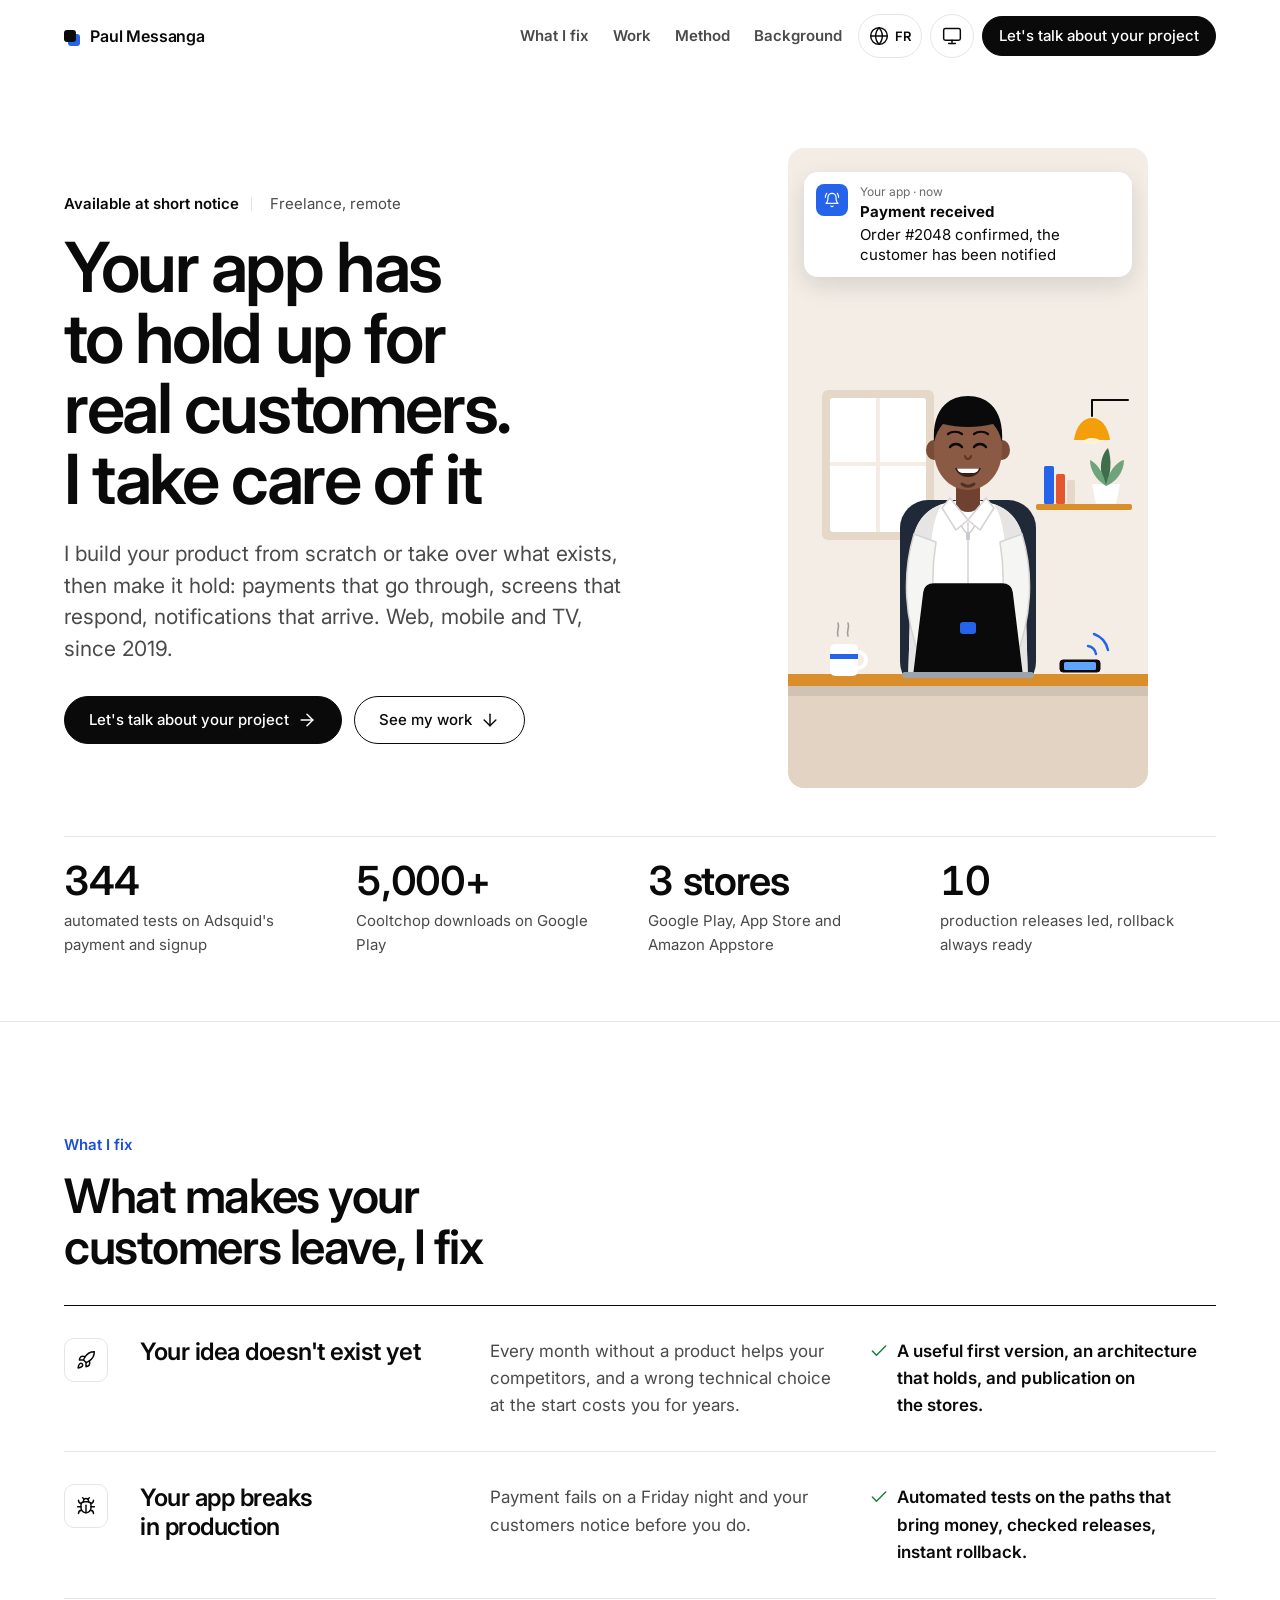
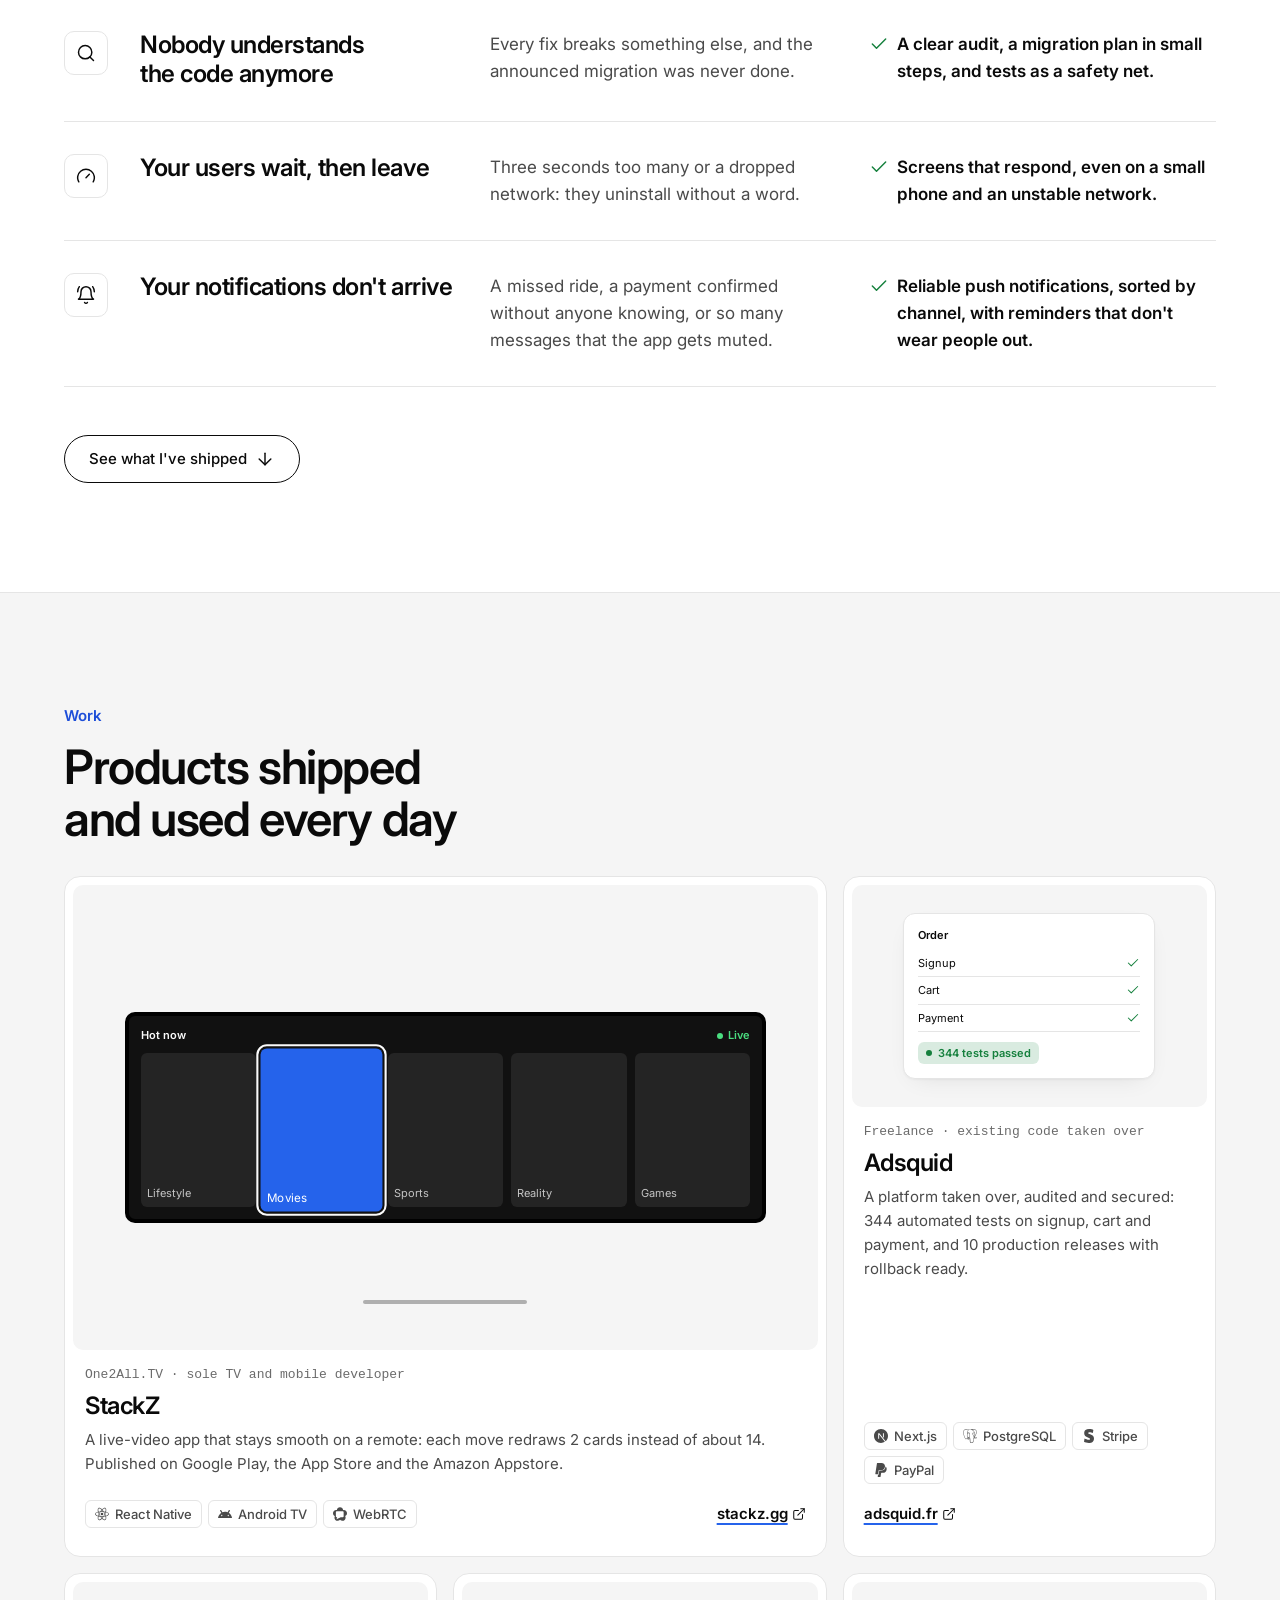
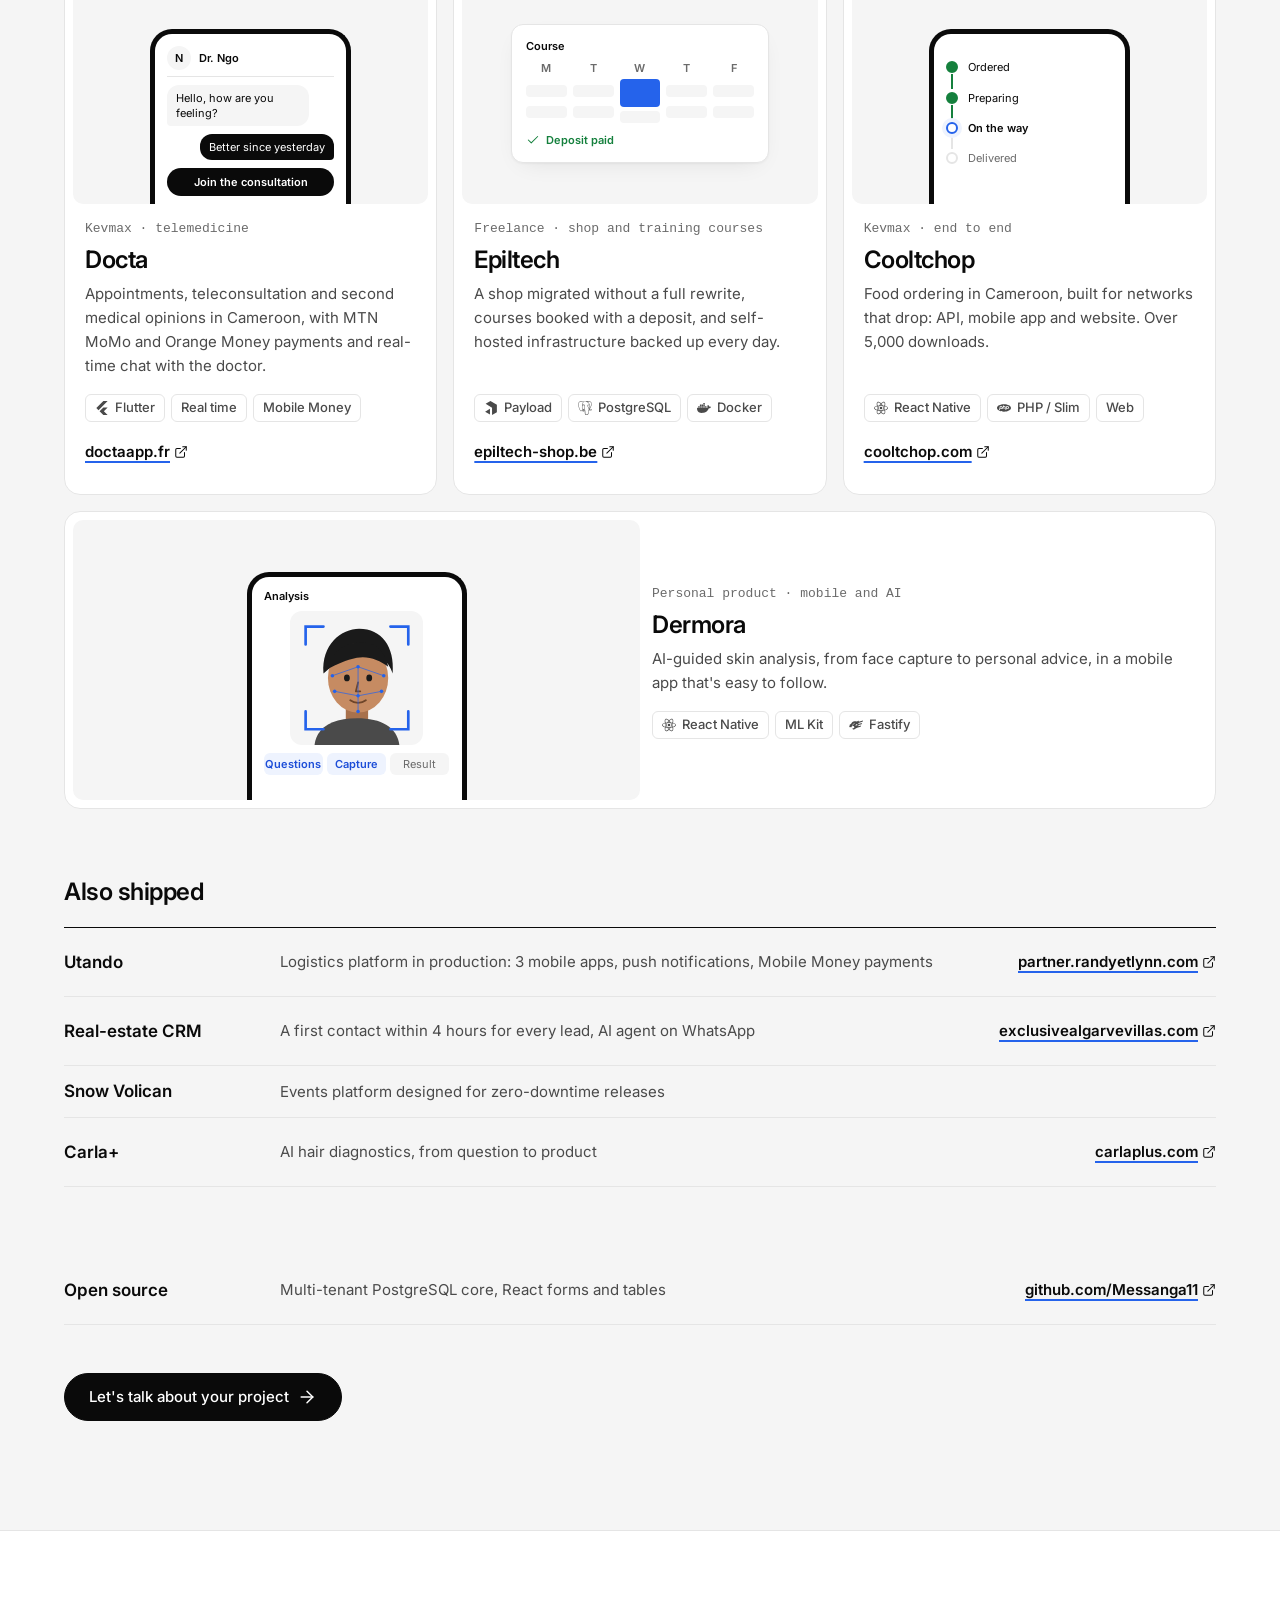
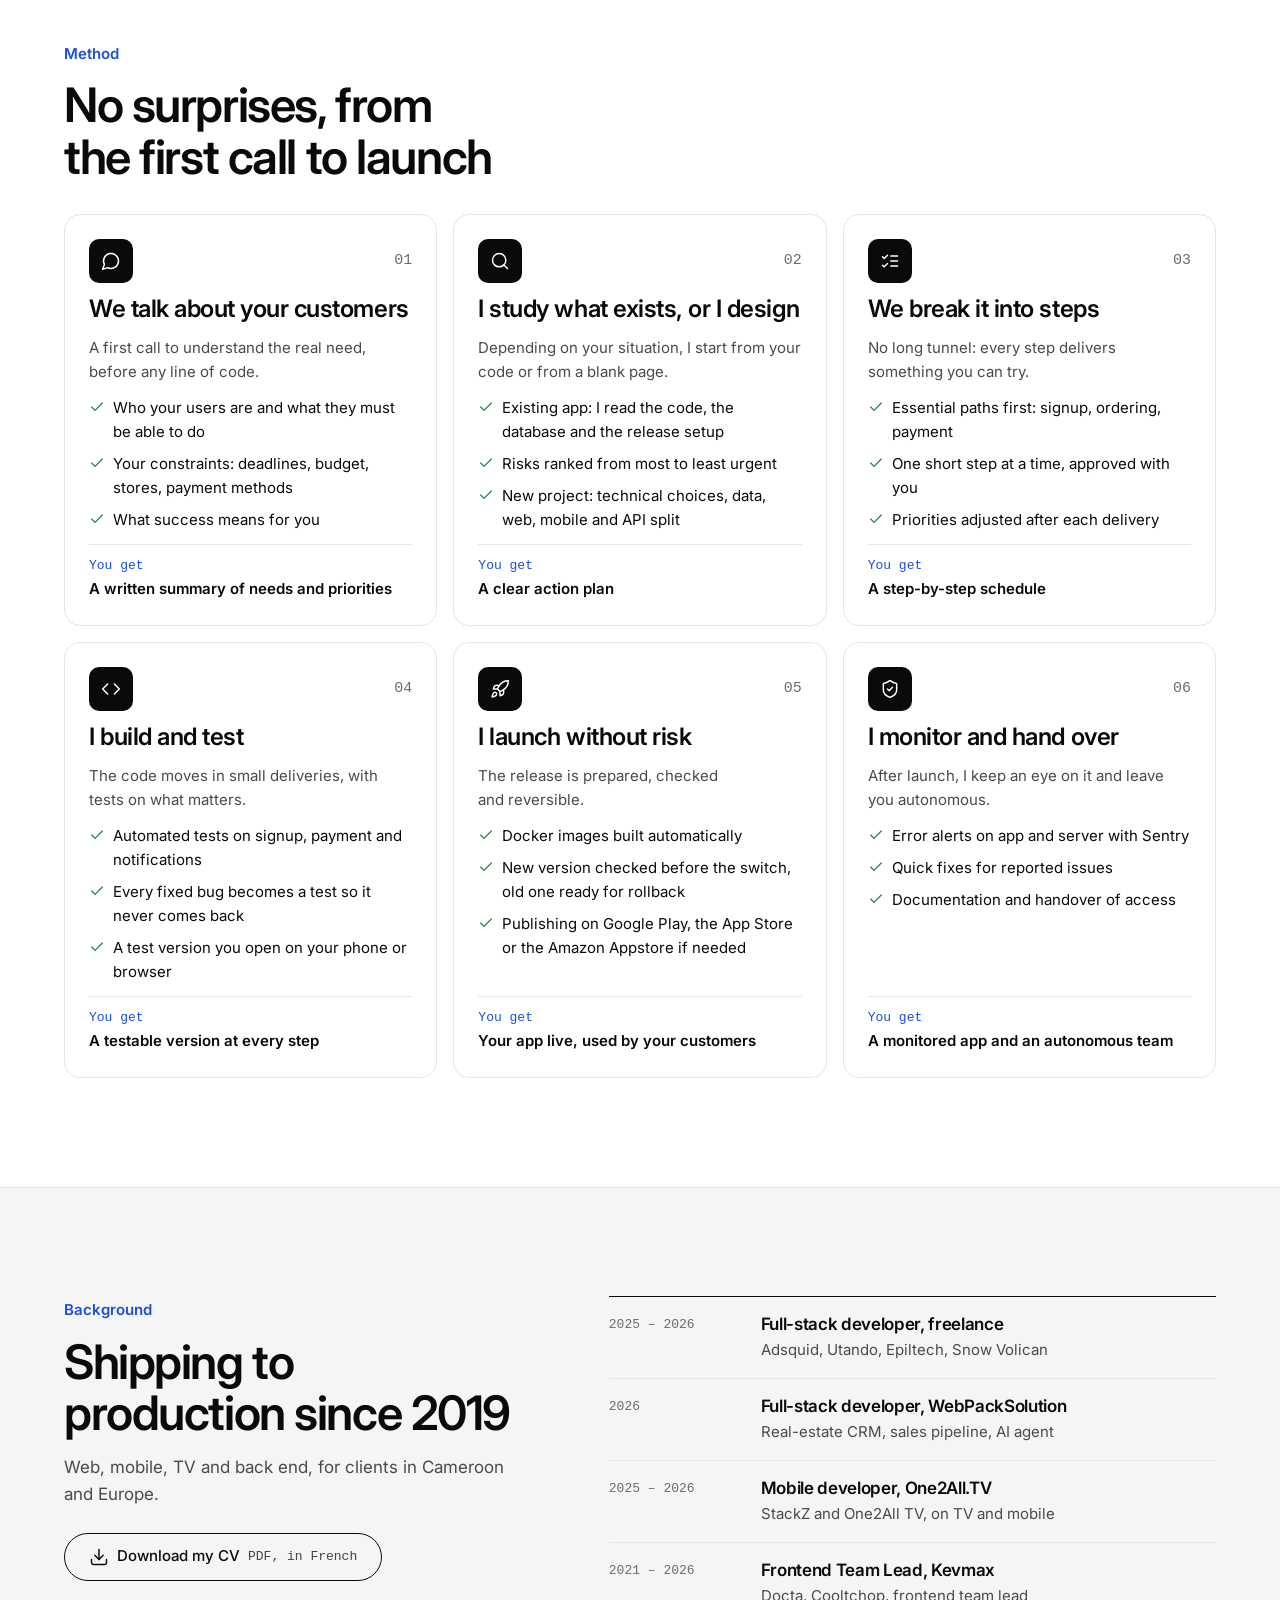
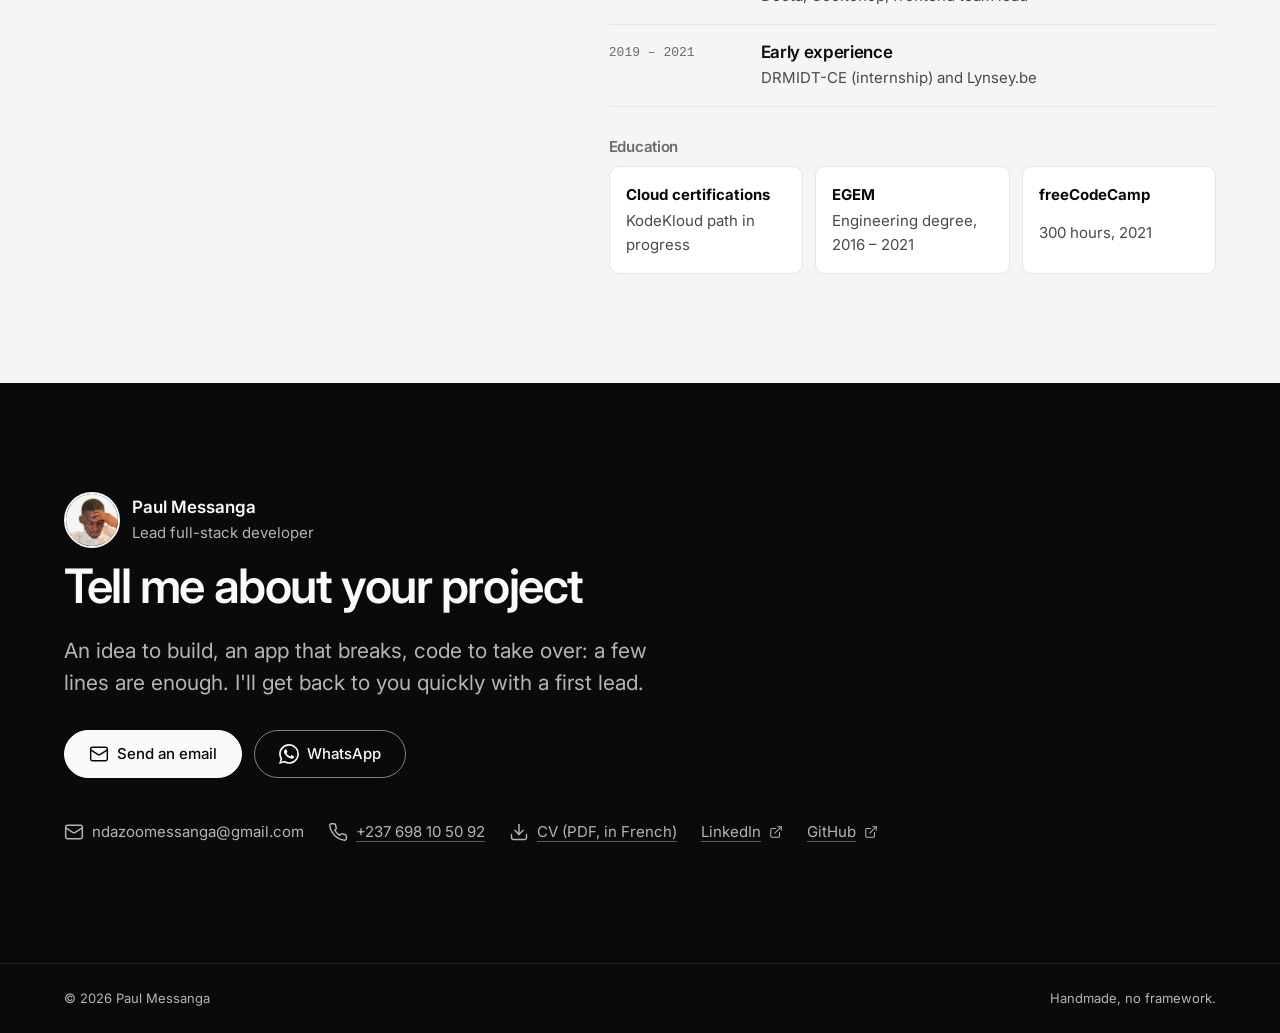
==== commit e531c03c: "fix: language switch keeps the section in view; WhatsApp logo; no location info - language link uses" ====
--- a/en/index.html
+++ b/en/index.html
@@ -4,8 +4,8 @@
 <head>
   <meta charset="utf-8">
   <meta name="viewport" content="width=device-width, initial-scale=1, viewport-fit=cover">
-  <title>Paul Messanga — Lead full-stack developer in Yaoundé (web, mobile, TV)</title>
-  <meta name="description" content="Lead full-stack developer in Yaoundé, Cameroon. I build your app from scratch or take over your existing code, and make it hold up for real customers: web, mobile, TV, payments, push notifications.">
+  <title>Paul Messanga — Lead full-stack developer (web, mobile, TV)</title>
+  <meta name="description" content="Lead full-stack developer. I build your app from scratch or take over your existing code, and make it hold up for real customers: web, mobile, TV, payments, push notifications.">
   <meta name="author" content="Paul Messanga">
   <meta name="robots" content="index, follow, max-image-preview:large">
   <link rel="canonical" href="https://paul-messanga.ndazoomessanga.workers.dev/en/">
@@ -20,15 +20,15 @@
   <meta property="og:locale:alternate" content="fr_FR">
   <meta property="og:site_name" content="Paul Messanga">
   <meta property="og:title" content="Paul Messanga — Your app has to hold up for your customers">
-  <meta property="og:description" content="From scratch or taken over: web, mobile and TV, payments, real time and push notifications. Based in Yaoundé.">
+  <meta property="og:description" content="From scratch or taken over: web, mobile and TV, payments, real time and push notifications.">
   <meta property="og:url" content="https://paul-messanga.ndazoomessanga.workers.dev/en/">
   <meta property="og:image" content="https://paul-messanga.ndazoomessanga.workers.dev/assets/img/og-en.png">
   <meta property="og:image:width" content="1200">
   <meta property="og:image:height" content="630">
-  <meta property="og:image:alt" content="Paul Messanga, lead full-stack developer in Yaoundé">
+  <meta property="og:image:alt" content="Paul Messanga, lead full-stack developer">
   <meta name="twitter:card" content="summary_large_image">
   <meta name="twitter:title" content="Paul Messanga — Your app has to hold up for your customers">
-  <meta name="twitter:description" content="From scratch or taken over: web, mobile and TV, payments, real time and push notifications. Based in Yaoundé.">
+  <meta name="twitter:description" content="From scratch or taken over: web, mobile and TV, payments, real time and push notifications.">
   <meta name="twitter:image" content="https://paul-messanga.ndazoomessanga.workers.dev/assets/img/og-en.png">
   <link rel="icon" href="/favicon.svg" type="image/svg+xml">
   <link rel="manifest" href="/site.webmanifest">
@@ -48,11 +48,11 @@
   <link rel="stylesheet" href="/assets/css/styles.css">
   <link rel="modulepreload" href="/assets/js/main.js">
   <script type="module" src="/assets/js/main.js"></script>
-  <script type="application/ld+json">{"@context":"https://schema.org","@graph":[{"@type":"Person","@id":"https://paul-messanga.ndazoomessanga.workers.dev/#paul","name":"Paul Messanga","jobTitle":"Lead full-stack developer","url":"https://paul-messanga.ndazoomessanga.workers.dev/en/","image":"https://paul-messanga.ndazoomessanga.workers.dev/assets/img/paul.webp","email":"mailto:ndazoomessanga@gmail.com","telephone":"+237698105092","address":{"@type":"PostalAddress","addressLocality":"Yaoundé","addressCountry":"CM"},"alumniOf":{"@type":"CollegeOrUniversity","name":"EGEM"},"knowsLanguage":["fr","en"],"knowsAbout":["Node.js","TypeScript","PostgreSQL","Docker","GitHub Actions","React","Next.js","React Native","Flutter","Push notifications","End-to-end testing"],"sameAs":["https://github.com/Messanga11","https://www.linkedin.com/in/paul-messanga-954a711b3"]},{"@type":"ProfilePage","@id":"https://paul-messanga.ndazoomessanga.workers.dev/en/#page","url":"https://paul-messanga.ndazoomessanga.workers.dev/en/","name":"Paul Messanga — Your app has to hold up for your customers","inLanguage":"en","mainEntity":{"@id":"https://paul-messanga.ndazoomessanga.workers.dev/#paul"}}]}</script>
+  <script type="application/ld+json">{"@context":"https://schema.org","@graph":[{"@type":"Person","@id":"https://paul-messanga.ndazoomessanga.workers.dev/#paul","name":"Paul Messanga","jobTitle":"Lead full-stack developer","url":"https://paul-messanga.ndazoomessanga.workers.dev/en/","image":"https://paul-messanga.ndazoomessanga.workers.dev/assets/img/paul.webp","email":"mailto:ndazoomessanga@gmail.com","telephone":"+237698105092","alumniOf":{"@type":"CollegeOrUniversity","name":"EGEM"},"knowsLanguage":["fr","en"],"knowsAbout":["Node.js","TypeScript","PostgreSQL","Docker","GitHub Actions","React","Next.js","React Native","Flutter","Push notifications","End-to-end testing"],"sameAs":["https://github.com/Messanga11","https://www.linkedin.com/in/paul-messanga-954a711b3"]},{"@type":"ProfilePage","@id":"https://paul-messanga.ndazoomessanga.workers.dev/en/#page","url":"https://paul-messanga.ndazoomessanga.workers.dev/en/","name":"Paul Messanga — Your app has to hold up for your customers","inLanguage":"en","mainEntity":{"@id":"https://paul-messanga.ndazoomessanga.workers.dev/#paul"}}]}</script>
 </head>
 <body data-menu-open="Open menu" data-menu-close="Close menu" data-theme-light="Theme: light. Switch to dark" data-theme-dark="Theme: dark. Follow system" data-theme-system="Theme: system. Switch to light">
   <svg class="sprite" aria-hidden="true" focusable="false"><defs><symbol id="i-arrow-right" viewBox="0 0 24 24"><path d="M5 12h14"/><path d="m12 5 7 7-7 7"/></symbol><symbol id="i-arrow-down" viewBox="0 0 24 24"><path d="M12 5v14"/><path d="m19 12-7 7-7-7"/></symbol><symbol id="i-mail" viewBox="0 0 24 24"><rect width="20" height="16" x="2" y="4" rx="2"/><path d="m22 7-8.97 5.7a1.94 1.94 0 0 1-2.06 0L2 7"/></symbol><symbol id="i-message" viewBox="0 0 24 24"><path d="M7.9 20A9 9 0 1 0 4 16.1L2 22Z"/></symbol><symbol id="i-phone" viewBox="0 0 24 24"><path d="M22 16.92v3a2 2 0 0 1-2.18 2 19.79 19.79 0 0 1-8.63-3.07 19.5 19.5 0 0 1-6-6 19.79 19.79 0 0 1-3.07-8.67A2 2 0 0 1 4.11 2h3a2 2 0 0 1 2 1.72 12.84 12.84 0 0 0 .7 2.81 2 2 0 0 1-.45 2.11L8.09 9.91a16 16 0 0 0 6 6l1.27-1.27a2 2 0 0 1 2.11-.45 12.84 12.84 0 0 0 2.81.7A2 2 0 0 1 22 16.92z"/></symbol><symbol id="i-download" viewBox="0 0 24 24"><path d="M21 15v4a2 2 0 0 1-2 2H5a2 2 0 0 1-2-2v-4"/><path d="m7 10 5 5 5-5"/><path d="M12 15V3"/></symbol><symbol id="i-sun" viewBox="0 0 24 24"><circle cx="12" cy="12" r="4"/><path d="M12 2v2"/><path d="M12 20v2"/><path d="m4.93 4.93 1.41 1.41"/><path d="m17.66 17.66 1.41 1.41"/><path d="M2 12h2"/><path d="M20 12h2"/><path d="m6.34 17.66-1.41 1.41"/><path d="m19.07 4.93-1.41 1.41"/></symbol><symbol id="i-moon" viewBox="0 0 24 24"><path d="M12 3a6 6 0 0 0 9 9 9 9 0 1 1-9-9Z"/></symbol><symbol id="i-monitor" viewBox="0 0 24 24"><rect width="20" height="14" x="2" y="3" rx="2"/><path d="M8 21h8"/><path d="M12 17v4"/></symbol><symbol id="i-globe" viewBox="0 0 24 24"><circle cx="12" cy="12" r="10"/><path d="M12 2a14.5 14.5 0 0 0 0 20 14.5 14.5 0 0 0 0-20"/><path d="M2 12h20"/></symbol><symbol id="i-menu" viewBox="0 0 24 24"><path d="M4 6h16"/><path d="M4 12h16"/><path d="M4 18h16"/></symbol><symbol id="i-x" viewBox="0 0 24 24"><path d="M18 6 6 18"/><path d="m6 6 12 12"/></symbol><symbol id="i-check" viewBox="0 0 24 24"><path d="M20 6 9 17l-5-5"/></symbol><symbol id="i-rocket" viewBox="0 0 24 24"><path d="M4.5 16.5c-1.5 1.26-2 5-2 5s3.74-.5 5-2c.71-.84.7-2.13-.09-2.91a2.18 2.18 0 0 0-2.91-.09z"/><path d="m12 15-3-3a22 22 0 0 1 2-3.95A12.88 12.88 0 0 1 22 2c0 2.72-.78 7.5-6 11a22.35 22.35 0 0 1-4 2z"/><path d="M9 12H4s.55-3.03 2-4c1.62-1.08 5 0 5 0"/><path d="M12 15v5s3.03-.55 4-2c1.08-1.62 0-5 0-5"/></symbol><symbol id="i-bug" viewBox="0 0 24 24"><path d="m8 2 1.88 1.88"/><path d="M14.12 3.88 16 2"/><path d="M9 7.13v-1a3.003 3.003 0 1 1 6 0v1"/><path d="M12 20c-3.3 0-6-2.7-6-6v-3a4 4 0 0 1 4-4h4a4 4 0 0 1 4 4v3c0 3.3-2.7 6-6 6"/><path d="M12 20v-9"/><path d="M6.53 9C4.6 8.8 3 7.1 3 5"/><path d="M6 13H2"/><path d="M3 21c0-2.1 1.7-3.9 3.8-4"/><path d="M20.97 5c0 2.1-1.6 3.8-3.5 4"/><path d="M22 13h-4"/><path d="M17.2 17c2.1.1 3.8 1.9 3.8 4"/></symbol><symbol id="i-search" viewBox="0 0 24 24"><circle cx="11" cy="11" r="8"/><path d="m21 21-4.3-4.3"/></symbol><symbol id="i-gauge" viewBox="0 0 24 24"><path d="m12 14 4-4"/><path d="M3.34 19a10 10 0 1 1 17.32 0"/></symbol><symbol id="i-bell" viewBox="0 0 24 24"><path d="M6 8a6 6 0 0 1 12 0c0 7 3 9 3 9H3s3-2 3-9"/><path d="M10.3 21a1.94 1.94 0 0 0 3.4 0"/><path d="M4 2C2.8 3.7 2 5.7 2 8"/><path d="M22 8c0-2.3-.8-4.3-2-6"/></symbol><symbol id="i-external" viewBox="0 0 24 24"><path d="M15 3h6v6"/><path d="M10 14 21 3"/><path d="M18 13v6a2 2 0 0 1-2 2H5a2 2 0 0 1-2-2V8a2 2 0 0 1 2-2h6"/></symbol><symbol id="i-list" viewBox="0 0 24 24"><path d="m3 17 2 2 4-4"/><path d="m3 7 2 2 4-4"/><path d="M13 6h8"/><path d="M13 12h8"/><path d="M13 18h8"/></symbol><symbol id="i-code" viewBox="0 0 24 24"><path d="m16 18 6-6-6-6"/><path d="m8 6-6 6 6 6"/></symbol><symbol id="i-shield" viewBox="0 0 24 24"><path d="M20 13c0 5-3.5 7.5-7.66 8.95a1 1 0 0 1-.67-.01C7.5 20.5 4 18 4 13V6a1 1 0 0 1 1-1c2 0 4.5-1.2 6.24-2.72a1.17 1.17 0 0 1 1.52 0C14.51 3.81 17 5 19 5a1 1 0 0 1 1 1z"/><path d="m9 12 2 2 4-4"/></symbol></defs></svg>
-  <svg class="sprite" aria-hidden="true" focusable="false"><defs><symbol id="b-react" viewBox="0 0 24 24"><path d="M14.23 12.004a2.236 2.236 0 0 1-2.235 2.236 2.236 2.236 0 0 1-2.236-2.236 2.236 2.236 0 0 1 2.235-2.236 2.236 2.236 0 0 1 2.236 2.236zm2.648-10.69c-1.346 0-3.107.96-4.888 2.622-1.78-1.653-3.542-2.602-4.887-2.602-.41 0-.783.093-1.106.278-1.375.793-1.683 3.264-.973 6.365C1.98 8.917 0 10.42 0 12.004c0 1.59 1.99 3.097 5.043 4.03-.704 3.113-.39 5.588.988 6.38.32.187.69.275 1.102.275 1.345 0 3.107-.96 4.888-2.624 1.78 1.654 3.542 2.603 4.887 2.603.41 0 .783-.09 1.106-.275 1.374-.792 1.683-3.263.973-6.365C22.02 15.096 24 13.59 24 12.004c0-1.59-1.99-3.097-5.043-4.032.704-3.11.39-5.587-.988-6.38-.318-.184-.688-.277-1.092-.278zm-.005 1.09v.006c.225 0 .406.044.558.127.666.382.955 1.835.73 3.704-.054.46-.142.945-.25 1.44-.96-.236-2.006-.417-3.107-.534-.66-.905-1.345-1.727-2.035-2.447 1.592-1.48 3.087-2.292 4.105-2.295zm-9.77.02c1.012 0 2.514.808 4.11 2.28-.686.72-1.37 1.537-2.02 2.442-1.107.117-2.154.298-3.113.538-.112-.49-.195-.964-.254-1.42-.23-1.868.054-3.32.714-3.707.19-.09.4-.127.563-.132zm4.882 3.05c.455.468.91.992 1.36 1.564-.44-.02-.89-.034-1.345-.034-.46 0-.915.01-1.36.034.44-.572.895-1.096 1.345-1.565zM12 8.1c.74 0 1.477.034 2.202.093.406.582.802 1.203 1.183 1.86.372.64.71 1.29 1.018 1.946-.308.655-.646 1.31-1.013 1.95-.38.66-.773 1.288-1.18 1.87-.728.063-1.466.098-2.21.098-.74 0-1.477-.035-2.202-.093-.406-.582-.802-1.204-1.183-1.86-.372-.64-.71-1.29-1.018-1.946.303-.657.646-1.313 1.013-1.954.38-.66.773-1.286 1.18-1.868.728-.064 1.466-.098 2.21-.098zm-3.635.254c-.24.377-.48.763-.704 1.16-.225.39-.435.782-.635 1.174-.265-.656-.49-1.31-.676-1.947.64-.15 1.315-.283 2.015-.386zm7.26 0c.695.103 1.365.23 2.006.387-.18.632-.405 1.282-.66 1.933-.2-.39-.41-.783-.64-1.174-.225-.392-.465-.774-.705-1.146zm3.063.675c.484.15.944.317 1.375.498 1.732.74 2.852 1.708 2.852 2.476-.005.768-1.125 1.74-2.857 2.475-.42.18-.88.342-1.355.493-.28-.958-.646-1.956-1.1-2.98.45-1.017.81-2.01 1.085-2.964zm-13.395.004c.278.96.645 1.957 1.1 2.98-.45 1.017-.812 2.01-1.086 2.964-.484-.15-.944-.318-1.37-.5-1.732-.737-2.852-1.706-2.852-2.474 0-.768 1.12-1.742 2.852-2.476.42-.18.88-.342 1.356-.494zm11.678 4.28c.265.657.49 1.312.676 1.948-.64.157-1.316.29-2.016.39.24-.375.48-.762.705-1.158.225-.39.435-.788.636-1.18zm-9.945.02c.2.392.41.783.64 1.175.23.39.465.772.705 1.143-.695-.102-1.365-.23-2.006-.386.18-.63.406-1.282.66-1.933zM17.92 16.32c.112.493.2.968.254 1.423.23 1.868-.054 3.32-.714 3.708-.147.09-.338.128-.563.128-1.012 0-2.514-.807-4.11-2.28.686-.72 1.37-1.536 2.02-2.44 1.107-.118 2.154-.3 3.113-.54zm-11.83.01c.96.234 2.006.415 3.107.532.66.905 1.345 1.727 2.035 2.446-1.595 1.483-3.092 2.295-4.11 2.295-.22-.005-.406-.05-.553-.132-.666-.38-.955-1.834-.73-3.703.054-.46.142-.944.25-1.438zm4.56.64c.44.02.89.034 1.345.034.46 0 .915-.01 1.36-.034-.44.572-.895 1.095-1.345 1.565-.455-.47-.91-.993-1.36-1.565z"/></symbol><symbol id="b-android" viewBox="0 0 24 24"><path d="M18.4395 5.5586c-.675 1.1664-1.352 2.3318-2.0274 3.498-.0366-.0155-.0742-.0286-.1113-.043-1.8249-.6957-3.484-.8-4.42-.787-1.8551.0185-3.3544.4643-4.2597.8203-.084-.1494-1.7526-3.021-2.0215-3.4864a1.1451 1.1451 0 0 0-.1406-.1914c-.3312-.364-.9054-.4859-1.379-.203-.475.282-.7136.9361-.3886 1.5019 1.9466 3.3696-.0966-.2158 1.9473 3.3593.0172.031-.4946.2642-1.3926 1.0177C2.8987 12.176.452 14.772 0 18.9902h24c-.119-1.1108-.3686-2.099-.7461-3.0683-.7438-1.9118-1.8435-3.2928-2.7402-4.1836a12.1048 12.1048 0 0 0-2.1309-1.6875c.6594-1.122 1.312-2.2559 1.9649-3.3848.2077-.3615.1886-.7956-.0079-1.1191a1.1001 1.1001 0 0 0-.8515-.5332c-.5225-.0536-.9392.3128-1.0488.5449zm-.0391 8.461c.3944.5926.324 1.3306-.1563 1.6503-.4799.3197-1.188.0985-1.582-.4941-.3944-.5927-.324-1.3307.1563-1.6504.4727-.315 1.1812-.1086 1.582.4941zM7.207 13.5273c.4803.3197.5506 1.0577.1563 1.6504-.394.5926-1.1038.8138-1.584.4941-.48-.3197-.5503-1.0577-.1563-1.6504.4008-.6021 1.1087-.8106 1.584-.4941z"/></symbol><symbol id="b-webrtc" viewBox="0 0 24 24"><path d="M11.9998.3598c-2.8272 0-5.1456 2.1733-5.3793 4.94a5.4117 5.4117 0 00-1.2207-.1401C2.418 5.1597 0 7.5779 0 10.5603c0 2.2203 1.341 4.1274 3.2568 4.957a5.3734 5.3734 0 00-.7372 2.7227c0 2.9823 2.4175 5.4002 5.4002 5.4002 1.6627 0 3.1492-.7522 4.1397-1.934.9906 1.1818 2.4773 1.934 4.1398 1.934 2.983 0 5.4004-2.418 5.4004-5.4002 0-.9719-.258-1.883-.7073-2.6708C22.7283 14.7068 24 12.8418 24 10.6795c0-2.9823-2.4175-5.4006-5.3998-5.4006-.417 0-.8223.049-1.2121.1384C17.2112 2.5949 14.867.3598 11.9998.3598zm-5.717 6.8683h10.5924c.7458 0 1.352.605 1.352 1.3487v7.6463c0 .7438-.6062 1.3482-1.352 1.3482h-3.6085l-7.24 3.5491 1.1008-3.5491h-.8447c-.7458 0-1.3522-.6044-1.3522-1.3482V8.5768c0-.7438.6064-1.3487 1.3522-1.3487Z"/></symbol><symbol id="b-nextdotjs" viewBox="0 0 24 24"><path d="M18.665 21.978C16.758 23.255 14.465 24 12 24 5.377 24 0 18.623 0 12S5.377 0 12 0s12 5.377 12 12c0 3.583-1.574 6.801-4.067 9.001L9.219 7.2H7.2v9.596h1.615V9.251l9.85 12.727Zm-3.332-8.533 1.6 2.061V7.2h-1.6v6.245Z"/></symbol><symbol id="b-postgresql" viewBox="0 0 24 24"><path d="M23.5594 14.7228a.5269.5269 0 0 0-.0563-.1191c-.139-.2632-.4768-.3418-1.0074-.2321-1.6533.3411-2.2935.1312-2.5256-.0191 1.342-2.0482 2.445-4.522 3.0411-6.8297.2714-1.0507.7982-3.5237.1222-4.7316a1.5641 1.5641 0 0 0-.1509-.235C21.6931.9086 19.8007.0248 17.5099.0005c-1.4947-.0158-2.7705.3461-3.1161.4794a9.449 9.449 0 0 0-.5159-.0816 8.044 8.044 0 0 0-1.3114-.1278c-1.1822-.0184-2.2038.2642-3.0498.8406-.8573-.3211-4.7888-1.645-7.2219.0788C.9359 2.1526.3086 3.8733.4302 6.3043c.0409.818.5069 3.334 1.2423 5.7436.4598 1.5065.9387 2.7019 1.4334 3.582.553.9942 1.1259 1.5933 1.7143 1.7895.4474.1491 1.1327.1441 1.8581-.7279.8012-.9635 1.5903-1.8258 1.9446-2.2069.4351.2355.9064.3625 1.39.3772a.0569.0569 0 0 0 .0004.0041 11.0312 11.0312 0 0 0-.2472.3054c-.3389.4302-.4094.5197-1.5002.7443-.3102.064-1.1344.2339-1.1464.8115-.0025.1224.0329.2309.0919.3268.2269.4231.9216.6097 1.015.6331 1.3345.3335 2.5044.092 3.3714-.6787-.017 2.231.0775 4.4174.3454 5.0874.2212.5529.7618 1.9045 2.4692 1.9043.2505 0 .5263-.0291.8296-.0941 1.7819-.3821 2.5557-1.1696 2.855-2.9059.1503-.8707.4016-2.8753.5388-4.1012.0169-.0703.0357-.1207.057-.1362.0007-.0005.0697-.0471.4272.0307a.3673.3673 0 0 0 .0443.0068l.2539.0223.0149.001c.8468.0384 1.9114-.1426 2.5312-.4308.6438-.2988 1.8057-1.0323 1.5951-1.6698zM2.371 11.8765c-.7435-2.4358-1.1779-4.8851-1.2123-5.5719-.1086-2.1714.4171-3.6829 1.5623-4.4927 1.8367-1.2986 4.8398-.5408 6.108-.13-.0032.0032-.0066.0061-.0098.0094-2.0238 2.044-1.9758 5.536-1.9708 5.7495-.0002.0823.0066.1989.0162.3593.0348.5873.0996 1.6804-.0735 2.9184-.1609 1.1504.1937 2.2764.9728 3.0892.0806.0841.1648.1631.2518.2374-.3468.3714-1.1004 1.1926-1.9025 2.1576-.5677.6825-.9597.5517-1.0886.5087-.3919-.1307-.813-.5871-1.2381-1.3223-.4796-.839-.9635-2.0317-1.4155-3.5126zm6.0072 5.0871c-.1711-.0428-.3271-.1132-.4322-.1772.0889-.0394.2374-.0902.4833-.1409 1.2833-.2641 1.4815-.4506 1.9143-1.0002.0992-.126.2116-.2687.3673-.4426a.3549.3549 0 0 0 .0737-.1298c.1708-.1513.2724-.1099.4369-.0417.156.0646.3078.26.3695.4752.0291.1016.0619.2945-.0452.4444-.9043 1.2658-2.2216 1.2494-3.1676 1.0128zm2.094-3.988-.0525.141c-.133.3566-.2567.6881-.3334 1.003-.6674-.0021-1.3168-.2872-1.8105-.8024-.6279-.6551-.9131-1.5664-.7825-2.5004.1828-1.3079.1153-2.4468.079-3.0586-.005-.0857-.0095-.1607-.0122-.2199.2957-.2621 1.6659-.9962 2.6429-.7724.4459.1022.7176.4057.8305.928.5846 2.7038.0774 3.8307-.3302 4.7363-.084.1866-.1633.3629-.2311.5454zm7.3637 4.5725c-.0169.1768-.0358.376-.0618.5959l-.146.4383a.3547.3547 0 0 0-.0182.1077c-.0059.4747-.054.6489-.115.8693-.0634.2292-.1353.4891-.1794 1.0575-.11 1.4143-.8782 2.2267-2.4172 2.5565-1.5155.3251-1.7843-.4968-2.0212-1.2217a6.5824 6.5824 0 0 0-.0769-.2266c-.2154-.5858-.1911-1.4119-.1574-2.5551.0165-.5612-.0249-1.9013-.3302-2.6462.0044-.2932.0106-.5909.019-.8918a.3529.3529 0 0 0-.0153-.1126 1.4927 1.4927 0 0 0-.0439-.208c-.1226-.4283-.4213-.7866-.7797-.9351-.1424-.059-.4038-.1672-.7178-.0869.067-.276.1831-.5875.309-.9249l.0529-.142c.0595-.16.134-.3257.213-.5012.4265-.9476 1.0106-2.2453.3766-5.1772-.2374-1.0981-1.0304-1.6343-2.2324-1.5098-.7207.0746-1.3799.3654-1.7088.5321a5.6716 5.6716 0 0 0-.1958.1041c.0918-1.1064.4386-3.1741 1.7357-4.4823a4.0306 4.0306 0 0 1 .3033-.276.3532.3532 0 0 0 .1447-.0644c.7524-.5706 1.6945-.8506 2.802-.8325.4091.0067.8017.0339 1.1742.081 1.939.3544 3.2439 1.4468 4.0359 2.3827.8143.9623 1.2552 1.9315 1.4312 2.4543-1.3232-.1346-2.2234.1268-2.6797.779-.9926 1.4189.543 4.1729 1.2811 5.4964.1353.2426.2522.4522.2889.5413.2403.5825.5515.9713.7787 1.2552.0696.087.1372.1714.1885.245-.4008.1155-1.1208.3825-1.0552 1.717-.0123.1563-.0423.4469-.0834.8148-.0461.2077-.0702.4603-.0994.7662zm.8905-1.6211c-.0405-.8316.2691-.9185.5967-1.0105a2.8566 2.8566 0 0 0 .135-.0406 1.202 1.202 0 0 0 .1342.103c.5703.3765 1.5823.4213 3.0068.1344-.2016.1769-.5189.3994-.9533.6011-.4098.1903-1.0957.333-1.7473.3636-.7197.0336-1.0859-.0807-1.1721-.151zm.5695-9.2712c-.0059.3508-.0542.6692-.1054 1.0017-.055.3576-.112.7274-.1264 1.1762-.0142.4368.0404.8909.0932 1.3301.1066.887.216 1.8003-.2075 2.7014a3.5272 3.5272 0 0 1-.1876-.3856c-.0527-.1276-.1669-.3326-.3251-.6162-.6156-1.1041-2.0574-3.6896-1.3193-4.7446.3795-.5427 1.3408-.5661 2.1781-.463zm.2284 7.0137a12.3762 12.3762 0 0 0-.0853-.1074l-.0355-.0444c.7262-1.1995.5842-2.3862.4578-3.4385-.0519-.4318-.1009-.8396-.0885-1.2226.0129-.4061.0666-.7543.1185-1.0911.0639-.415.1288-.8443.1109-1.3505.0134-.0531.0188-.1158.0118-.1902-.0457-.4855-.5999-1.938-1.7294-3.253-.6076-.7073-1.4896-1.4972-2.6889-2.0395.5251-.1066 1.2328-.2035 2.0244-.1859 2.0515.0456 3.6746.8135 4.8242 2.2824a.908.908 0 0 1 .0667.1002c.7231 1.3556-.2762 6.2751-2.9867 10.5405zm-8.8166-6.1162c-.025.1794-.3089.4225-.6211.4225a.5821.5821 0 0 1-.0809-.0056c-.1873-.026-.3765-.144-.5059-.3156-.0458-.0605-.1203-.178-.1055-.2844.0055-.0401.0261-.0985.0925-.1488.1182-.0894.3518-.1226.6096-.0867.3163.0441.6426.1938.6113.4186zm7.9305-.4114c.0111.0792-.049.201-.1531.3102-.0683.0717-.212.1961-.4079.2232a.5456.5456 0 0 1-.075.0052c-.2935 0-.5414-.2344-.5607-.3717-.024-.1765.2641-.3106.5611-.352.297-.0414.6111.0088.6356.1851z"/></symbol><symbol id="b-stripe" viewBox="0 0 24 24"><path d="M13.976 9.15c-2.172-.806-3.356-1.426-3.356-2.409 0-.831.683-1.305 1.901-1.305 2.227 0 4.515.858 6.09 1.631l.89-5.494C18.252.975 15.697 0 12.165 0 9.667 0 7.589.654 6.104 1.872 4.56 3.147 3.757 4.992 3.757 7.218c0 4.039 2.467 5.76 6.476 7.219 2.585.92 3.445 1.574 3.445 2.583 0 .98-.84 1.545-2.354 1.545-1.875 0-4.965-.921-6.99-2.109l-.9 5.555C5.175 22.99 8.385 24 11.714 24c2.641 0 4.843-.624 6.328-1.813 1.664-1.305 2.525-3.236 2.525-5.732 0-4.128-2.524-5.851-6.594-7.305h.003z"/></symbol><symbol id="b-paypal" viewBox="0 0 24 24"><path d="M7.016 19.198h-4.2a.562.562 0 0 1-.555-.65L5.093.584A.692.692 0 0 1 5.776 0h7.222c3.417 0 5.904 2.488 5.846 5.5-.006.25-.027.5-.066.747A6.794 6.794 0 0 1 12.071 12H8.743a.69.69 0 0 0-.682.583l-.325 2.056-.013.083-.692 4.39-.015.087zM19.79 6.142c-.01.087-.01.175-.023.261a7.76 7.76 0 0 1-7.695 6.598H9.007l-.283 1.795-.013.083-.692 4.39-.134.843-.014.088H6.86l-.497 3.15a.562.562 0 0 0 .555.65h3.612c.34 0 .63-.249.683-.585l.952-6.031a.692.692 0 0 1 .683-.584h2.126a6.793 6.793 0 0 0 6.707-5.752c.306-1.95-.466-3.744-1.89-4.906z"/></symbol><symbol id="b-flutter" viewBox="0 0 24 24"><path d="M14.314 0L2.3 12 6 15.7 21.684.013h-7.357zm.014 11.072L7.857 17.53l6.47 6.47H21.7l-6.46-6.468 6.46-6.46h-7.37z"/></symbol><symbol id="b-payloadcms" viewBox="0 0 24 24"><path d="M11.068 0 22.08 6.625v12.573L13.787 24V11.427L2.769 4.808 11.068 0ZM1.92 18.302l8.31-4.812v9.812l-8.31-5Z"/></symbol><symbol id="b-docker" viewBox="0 0 24 24"><path d="M13.983 11.078h2.119a.186.186 0 00.186-.185V9.006a.186.186 0 00-.186-.186h-2.119a.185.185 0 00-.185.185v1.888c0 .102.083.185.185.185m-2.954-5.43h2.118a.186.186 0 00.186-.186V3.574a.186.186 0 00-.186-.185h-2.118a.185.185 0 00-.185.185v1.888c0 .102.082.185.185.185m0 2.716h2.118a.187.187 0 00.186-.186V6.29a.186.186 0 00-.186-.185h-2.118a.185.185 0 00-.185.185v1.887c0 .102.082.185.185.186m-2.93 0h2.12a.186.186 0 00.184-.186V6.29a.185.185 0 00-.185-.185H8.1a.185.185 0 00-.185.185v1.887c0 .102.083.185.185.186m-2.964 0h2.119a.186.186 0 00.185-.186V6.29a.185.185 0 00-.185-.185H5.136a.186.186 0 00-.186.185v1.887c0 .102.084.185.186.186m5.893 2.715h2.118a.186.186 0 00.186-.185V9.006a.186.186 0 00-.186-.186h-2.118a.185.185 0 00-.185.185v1.888c0 .102.082.185.185.185m-2.93 0h2.12a.185.185 0 00.184-.185V9.006a.185.185 0 00-.184-.186h-2.12a.185.185 0 00-.184.185v1.888c0 .102.083.185.185.185m-2.964 0h2.119a.185.185 0 00.185-.185V9.006a.185.185 0 00-.184-.186h-2.12a.186.186 0 00-.186.186v1.887c0 .102.084.185.186.185m-2.92 0h2.12a.185.185 0 00.184-.185V9.006a.185.185 0 00-.184-.186h-2.12a.185.185 0 00-.184.185v1.888c0 .102.082.185.185.185M23.763 9.89c-.065-.051-.672-.51-1.954-.51-.338.001-.676.03-1.01.087-.248-1.7-1.653-2.53-1.716-2.566l-.344-.199-.226.327c-.284.438-.49.922-.612 1.43-.23.97-.09 1.882.403 2.661-.595.332-1.55.413-1.744.42H.751a.751.751 0 00-.75.748 11.376 11.376 0 00.692 4.062c.545 1.428 1.355 2.48 2.41 3.124 1.18.723 3.1 1.137 5.275 1.137.983.003 1.963-.086 2.93-.266a12.248 12.248 0 003.823-1.389c.98-.567 1.86-1.288 2.61-2.136 1.252-1.418 1.998-2.997 2.553-4.4h.221c1.372 0 2.215-.549 2.68-1.009.309-.293.55-.65.707-1.046l.098-.288Z"/></symbol><symbol id="b-php" viewBox="0 0 24 24"><path d="M7.01 10.207h-.944l-.515 2.648h.838c.556 0 .97-.105 1.242-.314.272-.21.455-.559.55-1.049.092-.47.05-.802-.124-.995-.175-.193-.523-.29-1.047-.29zM12 5.688C5.373 5.688 0 8.514 0 12s5.373 6.313 12 6.313S24 15.486 24 12c0-3.486-5.373-6.312-12-6.312zm-3.26 7.451c-.261.25-.575.438-.917.551-.336.108-.765.164-1.285.164H5.357l-.327 1.681H3.652l1.23-6.326h2.65c.797 0 1.378.209 1.744.628.366.418.476 1.002.33 1.752a2.836 2.836 0 0 1-.305.847c-.143.255-.33.49-.561.703zm4.024.715l.543-2.799c.063-.318.039-.536-.068-.651-.107-.116-.336-.174-.687-.174H11.46l-.704 3.625H9.388l1.23-6.327h1.367l-.327 1.682h1.218c.767 0 1.295.134 1.586.401s.378.7.263 1.299l-.572 2.944h-1.389zm7.597-2.265a2.782 2.782 0 0 1-.305.847c-.143.255-.33.49-.561.703a2.44 2.44 0 0 1-.917.551c-.336.108-.765.164-1.286.164h-1.18l-.327 1.682h-1.378l1.23-6.326h2.649c.797 0 1.378.209 1.744.628.366.417.477 1.001.331 1.751zM17.766 10.207h-.943l-.516 2.648h.838c.557 0 .971-.105 1.242-.314.272-.21.455-.559.551-1.049.092-.47.049-.802-.125-.995s-.524-.29-1.047-.29z"/></symbol><symbol id="b-fastify" viewBox="0 0 24 24"><path d="M23.245 6.49L24 4.533l-.031-.121-7.473 1.967c.797-1.153.523-2.078.523-2.078s-2.387 1.524-4.193 1.485c-1.804-.04-2.387-.52-5.155.362-2.768.882-3.551 3.59-4.351 4.173-.804.583-3.32 2.477-3.32 2.477l.006.034 2.27-.724s-.622.585-1.945 2.37l-.062-.057.002.011s1.064 1.626 2.107 1.324a2.14 2.14 0 0 0 .353-.147c.419.234.967.463 1.572.525 0 0-.41-.475-.752-1.017l.238-.154.865.318-.096-.812c.003-.003.006-.003.008-.006l.849.311-.105-.738a5.65 5.65 0 0 1 .322-.158l.885-3.345 3.662-2.497-.291.733c-.741 1.826-2.135 2.256-2.135 2.256l-.582.22c-.433.512-.614.637-.764 2.353.348-.088.682-.107.984-.028 1.564.421 2.107 2.307 1.685 2.827-.104.13-.356.354-.673.617H7.77l-.008.514-.065.051h-.645l-.009.504-.17.127c-.607.011-1.373-.518-1.373-.518 0 .481.401 1.225.401 1.225l.07-.034-.061.045s1.625 1.083 2.646.681c.91-.356 3.263-2.213 5.296-3.093l6.15-1.62.811-2.1-4.688 1.235v-1.889l5.5-1.448.811-2.1-6.31 1.662V8.367zm-11.163 4l1.459-.384.02.074-.455 1.179-1.513.398zm.503 2.526l-1.512.398.489-1.266 1.459-.385.02.074zm1.971-.424l-1.513.398.49-1.266 1.459-.385.02.073Z"/></symbol></defs></svg>
+  <svg class="sprite" aria-hidden="true" focusable="false"><defs><symbol id="b-react" viewBox="0 0 24 24"><path d="M14.23 12.004a2.236 2.236 0 0 1-2.235 2.236 2.236 2.236 0 0 1-2.236-2.236 2.236 2.236 0 0 1 2.235-2.236 2.236 2.236 0 0 1 2.236 2.236zm2.648-10.69c-1.346 0-3.107.96-4.888 2.622-1.78-1.653-3.542-2.602-4.887-2.602-.41 0-.783.093-1.106.278-1.375.793-1.683 3.264-.973 6.365C1.98 8.917 0 10.42 0 12.004c0 1.59 1.99 3.097 5.043 4.03-.704 3.113-.39 5.588.988 6.38.32.187.69.275 1.102.275 1.345 0 3.107-.96 4.888-2.624 1.78 1.654 3.542 2.603 4.887 2.603.41 0 .783-.09 1.106-.275 1.374-.792 1.683-3.263.973-6.365C22.02 15.096 24 13.59 24 12.004c0-1.59-1.99-3.097-5.043-4.032.704-3.11.39-5.587-.988-6.38-.318-.184-.688-.277-1.092-.278zm-.005 1.09v.006c.225 0 .406.044.558.127.666.382.955 1.835.73 3.704-.054.46-.142.945-.25 1.44-.96-.236-2.006-.417-3.107-.534-.66-.905-1.345-1.727-2.035-2.447 1.592-1.48 3.087-2.292 4.105-2.295zm-9.77.02c1.012 0 2.514.808 4.11 2.28-.686.72-1.37 1.537-2.02 2.442-1.107.117-2.154.298-3.113.538-.112-.49-.195-.964-.254-1.42-.23-1.868.054-3.32.714-3.707.19-.09.4-.127.563-.132zm4.882 3.05c.455.468.91.992 1.36 1.564-.44-.02-.89-.034-1.345-.034-.46 0-.915.01-1.36.034.44-.572.895-1.096 1.345-1.565zM12 8.1c.74 0 1.477.034 2.202.093.406.582.802 1.203 1.183 1.86.372.64.71 1.29 1.018 1.946-.308.655-.646 1.31-1.013 1.95-.38.66-.773 1.288-1.18 1.87-.728.063-1.466.098-2.21.098-.74 0-1.477-.035-2.202-.093-.406-.582-.802-1.204-1.183-1.86-.372-.64-.71-1.29-1.018-1.946.303-.657.646-1.313 1.013-1.954.38-.66.773-1.286 1.18-1.868.728-.064 1.466-.098 2.21-.098zm-3.635.254c-.24.377-.48.763-.704 1.16-.225.39-.435.782-.635 1.174-.265-.656-.49-1.31-.676-1.947.64-.15 1.315-.283 2.015-.386zm7.26 0c.695.103 1.365.23 2.006.387-.18.632-.405 1.282-.66 1.933-.2-.39-.41-.783-.64-1.174-.225-.392-.465-.774-.705-1.146zm3.063.675c.484.15.944.317 1.375.498 1.732.74 2.852 1.708 2.852 2.476-.005.768-1.125 1.74-2.857 2.475-.42.18-.88.342-1.355.493-.28-.958-.646-1.956-1.1-2.98.45-1.017.81-2.01 1.085-2.964zm-13.395.004c.278.96.645 1.957 1.1 2.98-.45 1.017-.812 2.01-1.086 2.964-.484-.15-.944-.318-1.37-.5-1.732-.737-2.852-1.706-2.852-2.474 0-.768 1.12-1.742 2.852-2.476.42-.18.88-.342 1.356-.494zm11.678 4.28c.265.657.49 1.312.676 1.948-.64.157-1.316.29-2.016.39.24-.375.48-.762.705-1.158.225-.39.435-.788.636-1.18zm-9.945.02c.2.392.41.783.64 1.175.23.39.465.772.705 1.143-.695-.102-1.365-.23-2.006-.386.18-.63.406-1.282.66-1.933zM17.92 16.32c.112.493.2.968.254 1.423.23 1.868-.054 3.32-.714 3.708-.147.09-.338.128-.563.128-1.012 0-2.514-.807-4.11-2.28.686-.72 1.37-1.536 2.02-2.44 1.107-.118 2.154-.3 3.113-.54zm-11.83.01c.96.234 2.006.415 3.107.532.66.905 1.345 1.727 2.035 2.446-1.595 1.483-3.092 2.295-4.11 2.295-.22-.005-.406-.05-.553-.132-.666-.38-.955-1.834-.73-3.703.054-.46.142-.944.25-1.438zm4.56.64c.44.02.89.034 1.345.034.46 0 .915-.01 1.36-.034-.44.572-.895 1.095-1.345 1.565-.455-.47-.91-.993-1.36-1.565z"/></symbol><symbol id="b-android" viewBox="0 0 24 24"><path d="M18.4395 5.5586c-.675 1.1664-1.352 2.3318-2.0274 3.498-.0366-.0155-.0742-.0286-.1113-.043-1.8249-.6957-3.484-.8-4.42-.787-1.8551.0185-3.3544.4643-4.2597.8203-.084-.1494-1.7526-3.021-2.0215-3.4864a1.1451 1.1451 0 0 0-.1406-.1914c-.3312-.364-.9054-.4859-1.379-.203-.475.282-.7136.9361-.3886 1.5019 1.9466 3.3696-.0966-.2158 1.9473 3.3593.0172.031-.4946.2642-1.3926 1.0177C2.8987 12.176.452 14.772 0 18.9902h24c-.119-1.1108-.3686-2.099-.7461-3.0683-.7438-1.9118-1.8435-3.2928-2.7402-4.1836a12.1048 12.1048 0 0 0-2.1309-1.6875c.6594-1.122 1.312-2.2559 1.9649-3.3848.2077-.3615.1886-.7956-.0079-1.1191a1.1001 1.1001 0 0 0-.8515-.5332c-.5225-.0536-.9392.3128-1.0488.5449zm-.0391 8.461c.3944.5926.324 1.3306-.1563 1.6503-.4799.3197-1.188.0985-1.582-.4941-.3944-.5927-.324-1.3307.1563-1.6504.4727-.315 1.1812-.1086 1.582.4941zM7.207 13.5273c.4803.3197.5506 1.0577.1563 1.6504-.394.5926-1.1038.8138-1.584.4941-.48-.3197-.5503-1.0577-.1563-1.6504.4008-.6021 1.1087-.8106 1.584-.4941z"/></symbol><symbol id="b-webrtc" viewBox="0 0 24 24"><path d="M11.9998.3598c-2.8272 0-5.1456 2.1733-5.3793 4.94a5.4117 5.4117 0 00-1.2207-.1401C2.418 5.1597 0 7.5779 0 10.5603c0 2.2203 1.341 4.1274 3.2568 4.957a5.3734 5.3734 0 00-.7372 2.7227c0 2.9823 2.4175 5.4002 5.4002 5.4002 1.6627 0 3.1492-.7522 4.1397-1.934.9906 1.1818 2.4773 1.934 4.1398 1.934 2.983 0 5.4004-2.418 5.4004-5.4002 0-.9719-.258-1.883-.7073-2.6708C22.7283 14.7068 24 12.8418 24 10.6795c0-2.9823-2.4175-5.4006-5.3998-5.4006-.417 0-.8223.049-1.2121.1384C17.2112 2.5949 14.867.3598 11.9998.3598zm-5.717 6.8683h10.5924c.7458 0 1.352.605 1.352 1.3487v7.6463c0 .7438-.6062 1.3482-1.352 1.3482h-3.6085l-7.24 3.5491 1.1008-3.5491h-.8447c-.7458 0-1.3522-.6044-1.3522-1.3482V8.5768c0-.7438.6064-1.3487 1.3522-1.3487Z"/></symbol><symbol id="b-nextdotjs" viewBox="0 0 24 24"><path d="M18.665 21.978C16.758 23.255 14.465 24 12 24 5.377 24 0 18.623 0 12S5.377 0 12 0s12 5.377 12 12c0 3.583-1.574 6.801-4.067 9.001L9.219 7.2H7.2v9.596h1.615V9.251l9.85 12.727Zm-3.332-8.533 1.6 2.061V7.2h-1.6v6.245Z"/></symbol><symbol id="b-postgresql" viewBox="0 0 24 24"><path d="M23.5594 14.7228a.5269.5269 0 0 0-.0563-.1191c-.139-.2632-.4768-.3418-1.0074-.2321-1.6533.3411-2.2935.1312-2.5256-.0191 1.342-2.0482 2.445-4.522 3.0411-6.8297.2714-1.0507.7982-3.5237.1222-4.7316a1.5641 1.5641 0 0 0-.1509-.235C21.6931.9086 19.8007.0248 17.5099.0005c-1.4947-.0158-2.7705.3461-3.1161.4794a9.449 9.449 0 0 0-.5159-.0816 8.044 8.044 0 0 0-1.3114-.1278c-1.1822-.0184-2.2038.2642-3.0498.8406-.8573-.3211-4.7888-1.645-7.2219.0788C.9359 2.1526.3086 3.8733.4302 6.3043c.0409.818.5069 3.334 1.2423 5.7436.4598 1.5065.9387 2.7019 1.4334 3.582.553.9942 1.1259 1.5933 1.7143 1.7895.4474.1491 1.1327.1441 1.8581-.7279.8012-.9635 1.5903-1.8258 1.9446-2.2069.4351.2355.9064.3625 1.39.3772a.0569.0569 0 0 0 .0004.0041 11.0312 11.0312 0 0 0-.2472.3054c-.3389.4302-.4094.5197-1.5002.7443-.3102.064-1.1344.2339-1.1464.8115-.0025.1224.0329.2309.0919.3268.2269.4231.9216.6097 1.015.6331 1.3345.3335 2.5044.092 3.3714-.6787-.017 2.231.0775 4.4174.3454 5.0874.2212.5529.7618 1.9045 2.4692 1.9043.2505 0 .5263-.0291.8296-.0941 1.7819-.3821 2.5557-1.1696 2.855-2.9059.1503-.8707.4016-2.8753.5388-4.1012.0169-.0703.0357-.1207.057-.1362.0007-.0005.0697-.0471.4272.0307a.3673.3673 0 0 0 .0443.0068l.2539.0223.0149.001c.8468.0384 1.9114-.1426 2.5312-.4308.6438-.2988 1.8057-1.0323 1.5951-1.6698zM2.371 11.8765c-.7435-2.4358-1.1779-4.8851-1.2123-5.5719-.1086-2.1714.4171-3.6829 1.5623-4.4927 1.8367-1.2986 4.8398-.5408 6.108-.13-.0032.0032-.0066.0061-.0098.0094-2.0238 2.044-1.9758 5.536-1.9708 5.7495-.0002.0823.0066.1989.0162.3593.0348.5873.0996 1.6804-.0735 2.9184-.1609 1.1504.1937 2.2764.9728 3.0892.0806.0841.1648.1631.2518.2374-.3468.3714-1.1004 1.1926-1.9025 2.1576-.5677.6825-.9597.5517-1.0886.5087-.3919-.1307-.813-.5871-1.2381-1.3223-.4796-.839-.9635-2.0317-1.4155-3.5126zm6.0072 5.0871c-.1711-.0428-.3271-.1132-.4322-.1772.0889-.0394.2374-.0902.4833-.1409 1.2833-.2641 1.4815-.4506 1.9143-1.0002.0992-.126.2116-.2687.3673-.4426a.3549.3549 0 0 0 .0737-.1298c.1708-.1513.2724-.1099.4369-.0417.156.0646.3078.26.3695.4752.0291.1016.0619.2945-.0452.4444-.9043 1.2658-2.2216 1.2494-3.1676 1.0128zm2.094-3.988-.0525.141c-.133.3566-.2567.6881-.3334 1.003-.6674-.0021-1.3168-.2872-1.8105-.8024-.6279-.6551-.9131-1.5664-.7825-2.5004.1828-1.3079.1153-2.4468.079-3.0586-.005-.0857-.0095-.1607-.0122-.2199.2957-.2621 1.6659-.9962 2.6429-.7724.4459.1022.7176.4057.8305.928.5846 2.7038.0774 3.8307-.3302 4.7363-.084.1866-.1633.3629-.2311.5454zm7.3637 4.5725c-.0169.1768-.0358.376-.0618.5959l-.146.4383a.3547.3547 0 0 0-.0182.1077c-.0059.4747-.054.6489-.115.8693-.0634.2292-.1353.4891-.1794 1.0575-.11 1.4143-.8782 2.2267-2.4172 2.5565-1.5155.3251-1.7843-.4968-2.0212-1.2217a6.5824 6.5824 0 0 0-.0769-.2266c-.2154-.5858-.1911-1.4119-.1574-2.5551.0165-.5612-.0249-1.9013-.3302-2.6462.0044-.2932.0106-.5909.019-.8918a.3529.3529 0 0 0-.0153-.1126 1.4927 1.4927 0 0 0-.0439-.208c-.1226-.4283-.4213-.7866-.7797-.9351-.1424-.059-.4038-.1672-.7178-.0869.067-.276.1831-.5875.309-.9249l.0529-.142c.0595-.16.134-.3257.213-.5012.4265-.9476 1.0106-2.2453.3766-5.1772-.2374-1.0981-1.0304-1.6343-2.2324-1.5098-.7207.0746-1.3799.3654-1.7088.5321a5.6716 5.6716 0 0 0-.1958.1041c.0918-1.1064.4386-3.1741 1.7357-4.4823a4.0306 4.0306 0 0 1 .3033-.276.3532.3532 0 0 0 .1447-.0644c.7524-.5706 1.6945-.8506 2.802-.8325.4091.0067.8017.0339 1.1742.081 1.939.3544 3.2439 1.4468 4.0359 2.3827.8143.9623 1.2552 1.9315 1.4312 2.4543-1.3232-.1346-2.2234.1268-2.6797.779-.9926 1.4189.543 4.1729 1.2811 5.4964.1353.2426.2522.4522.2889.5413.2403.5825.5515.9713.7787 1.2552.0696.087.1372.1714.1885.245-.4008.1155-1.1208.3825-1.0552 1.717-.0123.1563-.0423.4469-.0834.8148-.0461.2077-.0702.4603-.0994.7662zm.8905-1.6211c-.0405-.8316.2691-.9185.5967-1.0105a2.8566 2.8566 0 0 0 .135-.0406 1.202 1.202 0 0 0 .1342.103c.5703.3765 1.5823.4213 3.0068.1344-.2016.1769-.5189.3994-.9533.6011-.4098.1903-1.0957.333-1.7473.3636-.7197.0336-1.0859-.0807-1.1721-.151zm.5695-9.2712c-.0059.3508-.0542.6692-.1054 1.0017-.055.3576-.112.7274-.1264 1.1762-.0142.4368.0404.8909.0932 1.3301.1066.887.216 1.8003-.2075 2.7014a3.5272 3.5272 0 0 1-.1876-.3856c-.0527-.1276-.1669-.3326-.3251-.6162-.6156-1.1041-2.0574-3.6896-1.3193-4.7446.3795-.5427 1.3408-.5661 2.1781-.463zm.2284 7.0137a12.3762 12.3762 0 0 0-.0853-.1074l-.0355-.0444c.7262-1.1995.5842-2.3862.4578-3.4385-.0519-.4318-.1009-.8396-.0885-1.2226.0129-.4061.0666-.7543.1185-1.0911.0639-.415.1288-.8443.1109-1.3505.0134-.0531.0188-.1158.0118-.1902-.0457-.4855-.5999-1.938-1.7294-3.253-.6076-.7073-1.4896-1.4972-2.6889-2.0395.5251-.1066 1.2328-.2035 2.0244-.1859 2.0515.0456 3.6746.8135 4.8242 2.2824a.908.908 0 0 1 .0667.1002c.7231 1.3556-.2762 6.2751-2.9867 10.5405zm-8.8166-6.1162c-.025.1794-.3089.4225-.6211.4225a.5821.5821 0 0 1-.0809-.0056c-.1873-.026-.3765-.144-.5059-.3156-.0458-.0605-.1203-.178-.1055-.2844.0055-.0401.0261-.0985.0925-.1488.1182-.0894.3518-.1226.6096-.0867.3163.0441.6426.1938.6113.4186zm7.9305-.4114c.0111.0792-.049.201-.1531.3102-.0683.0717-.212.1961-.4079.2232a.5456.5456 0 0 1-.075.0052c-.2935 0-.5414-.2344-.5607-.3717-.024-.1765.2641-.3106.5611-.352.297-.0414.6111.0088.6356.1851z"/></symbol><symbol id="b-stripe" viewBox="0 0 24 24"><path d="M13.976 9.15c-2.172-.806-3.356-1.426-3.356-2.409 0-.831.683-1.305 1.901-1.305 2.227 0 4.515.858 6.09 1.631l.89-5.494C18.252.975 15.697 0 12.165 0 9.667 0 7.589.654 6.104 1.872 4.56 3.147 3.757 4.992 3.757 7.218c0 4.039 2.467 5.76 6.476 7.219 2.585.92 3.445 1.574 3.445 2.583 0 .98-.84 1.545-2.354 1.545-1.875 0-4.965-.921-6.99-2.109l-.9 5.555C5.175 22.99 8.385 24 11.714 24c2.641 0 4.843-.624 6.328-1.813 1.664-1.305 2.525-3.236 2.525-5.732 0-4.128-2.524-5.851-6.594-7.305h.003z"/></symbol><symbol id="b-paypal" viewBox="0 0 24 24"><path d="M7.016 19.198h-4.2a.562.562 0 0 1-.555-.65L5.093.584A.692.692 0 0 1 5.776 0h7.222c3.417 0 5.904 2.488 5.846 5.5-.006.25-.027.5-.066.747A6.794 6.794 0 0 1 12.071 12H8.743a.69.69 0 0 0-.682.583l-.325 2.056-.013.083-.692 4.39-.015.087zM19.79 6.142c-.01.087-.01.175-.023.261a7.76 7.76 0 0 1-7.695 6.598H9.007l-.283 1.795-.013.083-.692 4.39-.134.843-.014.088H6.86l-.497 3.15a.562.562 0 0 0 .555.65h3.612c.34 0 .63-.249.683-.585l.952-6.031a.692.692 0 0 1 .683-.584h2.126a6.793 6.793 0 0 0 6.707-5.752c.306-1.95-.466-3.744-1.89-4.906z"/></symbol><symbol id="b-flutter" viewBox="0 0 24 24"><path d="M14.314 0L2.3 12 6 15.7 21.684.013h-7.357zm.014 11.072L7.857 17.53l6.47 6.47H21.7l-6.46-6.468 6.46-6.46h-7.37z"/></symbol><symbol id="b-payloadcms" viewBox="0 0 24 24"><path d="M11.068 0 22.08 6.625v12.573L13.787 24V11.427L2.769 4.808 11.068 0ZM1.92 18.302l8.31-4.812v9.812l-8.31-5Z"/></symbol><symbol id="b-docker" viewBox="0 0 24 24"><path d="M13.983 11.078h2.119a.186.186 0 00.186-.185V9.006a.186.186 0 00-.186-.186h-2.119a.185.185 0 00-.185.185v1.888c0 .102.083.185.185.185m-2.954-5.43h2.118a.186.186 0 00.186-.186V3.574a.186.186 0 00-.186-.185h-2.118a.185.185 0 00-.185.185v1.888c0 .102.082.185.185.185m0 2.716h2.118a.187.187 0 00.186-.186V6.29a.186.186 0 00-.186-.185h-2.118a.185.185 0 00-.185.185v1.887c0 .102.082.185.185.186m-2.93 0h2.12a.186.186 0 00.184-.186V6.29a.185.185 0 00-.185-.185H8.1a.185.185 0 00-.185.185v1.887c0 .102.083.185.185.186m-2.964 0h2.119a.186.186 0 00.185-.186V6.29a.185.185 0 00-.185-.185H5.136a.186.186 0 00-.186.185v1.887c0 .102.084.185.186.186m5.893 2.715h2.118a.186.186 0 00.186-.185V9.006a.186.186 0 00-.186-.186h-2.118a.185.185 0 00-.185.185v1.888c0 .102.082.185.185.185m-2.93 0h2.12a.185.185 0 00.184-.185V9.006a.185.185 0 00-.184-.186h-2.12a.185.185 0 00-.184.185v1.888c0 .102.083.185.185.185m-2.964 0h2.119a.185.185 0 00.185-.185V9.006a.185.185 0 00-.184-.186h-2.12a.186.186 0 00-.186.186v1.887c0 .102.084.185.186.185m-2.92 0h2.12a.185.185 0 00.184-.185V9.006a.185.185 0 00-.184-.186h-2.12a.185.185 0 00-.184.185v1.888c0 .102.082.185.185.185M23.763 9.89c-.065-.051-.672-.51-1.954-.51-.338.001-.676.03-1.01.087-.248-1.7-1.653-2.53-1.716-2.566l-.344-.199-.226.327c-.284.438-.49.922-.612 1.43-.23.97-.09 1.882.403 2.661-.595.332-1.55.413-1.744.42H.751a.751.751 0 00-.75.748 11.376 11.376 0 00.692 4.062c.545 1.428 1.355 2.48 2.41 3.124 1.18.723 3.1 1.137 5.275 1.137.983.003 1.963-.086 2.93-.266a12.248 12.248 0 003.823-1.389c.98-.567 1.86-1.288 2.61-2.136 1.252-1.418 1.998-2.997 2.553-4.4h.221c1.372 0 2.215-.549 2.68-1.009.309-.293.55-.65.707-1.046l.098-.288Z"/></symbol><symbol id="b-php" viewBox="0 0 24 24"><path d="M7.01 10.207h-.944l-.515 2.648h.838c.556 0 .97-.105 1.242-.314.272-.21.455-.559.55-1.049.092-.47.05-.802-.124-.995-.175-.193-.523-.29-1.047-.29zM12 5.688C5.373 5.688 0 8.514 0 12s5.373 6.313 12 6.313S24 15.486 24 12c0-3.486-5.373-6.312-12-6.312zm-3.26 7.451c-.261.25-.575.438-.917.551-.336.108-.765.164-1.285.164H5.357l-.327 1.681H3.652l1.23-6.326h2.65c.797 0 1.378.209 1.744.628.366.418.476 1.002.33 1.752a2.836 2.836 0 0 1-.305.847c-.143.255-.33.49-.561.703zm4.024.715l.543-2.799c.063-.318.039-.536-.068-.651-.107-.116-.336-.174-.687-.174H11.46l-.704 3.625H9.388l1.23-6.327h1.367l-.327 1.682h1.218c.767 0 1.295.134 1.586.401s.378.7.263 1.299l-.572 2.944h-1.389zm7.597-2.265a2.782 2.782 0 0 1-.305.847c-.143.255-.33.49-.561.703a2.44 2.44 0 0 1-.917.551c-.336.108-.765.164-1.286.164h-1.18l-.327 1.682h-1.378l1.23-6.326h2.649c.797 0 1.378.209 1.744.628.366.417.477 1.001.331 1.751zM17.766 10.207h-.943l-.516 2.648h.838c.557 0 .971-.105 1.242-.314.272-.21.455-.559.551-1.049.092-.47.049-.802-.125-.995s-.524-.29-1.047-.29z"/></symbol><symbol id="b-fastify" viewBox="0 0 24 24"><path d="M23.245 6.49L24 4.533l-.031-.121-7.473 1.967c.797-1.153.523-2.078.523-2.078s-2.387 1.524-4.193 1.485c-1.804-.04-2.387-.52-5.155.362-2.768.882-3.551 3.59-4.351 4.173-.804.583-3.32 2.477-3.32 2.477l.006.034 2.27-.724s-.622.585-1.945 2.37l-.062-.057.002.011s1.064 1.626 2.107 1.324a2.14 2.14 0 0 0 .353-.147c.419.234.967.463 1.572.525 0 0-.41-.475-.752-1.017l.238-.154.865.318-.096-.812c.003-.003.006-.003.008-.006l.849.311-.105-.738a5.65 5.65 0 0 1 .322-.158l.885-3.345 3.662-2.497-.291.733c-.741 1.826-2.135 2.256-2.135 2.256l-.582.22c-.433.512-.614.637-.764 2.353.348-.088.682-.107.984-.028 1.564.421 2.107 2.307 1.685 2.827-.104.13-.356.354-.673.617H7.77l-.008.514-.065.051h-.645l-.009.504-.17.127c-.607.011-1.373-.518-1.373-.518 0 .481.401 1.225.401 1.225l.07-.034-.061.045s1.625 1.083 2.646.681c.91-.356 3.263-2.213 5.296-3.093l6.15-1.62.811-2.1-4.688 1.235v-1.889l5.5-1.448.811-2.1-6.31 1.662V8.367zm-11.163 4l1.459-.384.02.074-.455 1.179-1.513.398zm.503 2.526l-1.512.398.489-1.266 1.459-.385.02.074zm1.971-.424l-1.513.398.49-1.266 1.459-.385.02.073Z"/></symbol><symbol id="b-whatsapp" viewBox="0 0 24 24"><path d="M17.472 14.382c-.297-.149-1.758-.867-2.03-.967-.273-.099-.471-.148-.67.15-.197.297-.767.966-.94 1.164-.173.199-.347.223-.644.075-.297-.15-1.255-.463-2.39-1.475-.883-.788-1.48-1.761-1.653-2.059-.173-.297-.018-.458.13-.606.134-.133.298-.347.446-.52.149-.174.198-.298.298-.497.099-.198.05-.371-.025-.52-.075-.149-.669-1.612-.916-2.207-.242-.579-.487-.5-.669-.51-.173-.008-.371-.01-.57-.01-.198 0-.52.074-.792.372-.272.297-1.04 1.016-1.04 2.479 0 1.462 1.065 2.875 1.213 3.074.149.198 2.096 3.2 5.077 4.487.709.306 1.262.489 1.694.625.712.227 1.36.195 1.871.118.571-.085 1.758-.719 2.006-1.413.248-.694.248-1.289.173-1.413-.074-.124-.272-.198-.57-.347m-5.421 7.403h-.004a9.87 9.87 0 01-5.031-1.378l-.361-.214-3.741.982.998-3.648-.235-.374a9.86 9.86 0 01-1.51-5.26c.001-5.45 4.436-9.884 9.888-9.884 2.64 0 5.122 1.03 6.988 2.898a9.825 9.825 0 012.893 6.994c-.003 5.45-4.437 9.884-9.885 9.884m8.413-18.297A11.815 11.815 0 0012.05 0C5.495 0 .16 5.335.157 11.892c0 2.096.547 4.142 1.588 5.945L.057 24l6.305-1.654a11.882 11.882 0 005.683 1.448h.005c6.554 0 11.89-5.335 11.893-11.893a11.821 11.821 0 00-3.48-8.413Z"/></symbol></defs></svg>
   <a class="skip" href="#main">Skip to content</a>
 
   <header class="site-header" data-header>
@@ -83,7 +83,10 @@
     <section class="hero" id="top" aria-labelledby="hero-title">
       <div class="wrap hero-grid">
         <div class="hero-copy">
-          <p class="status"><span class="status-dot" aria-hidden="true"></span>Available at short notice, Yaoundé</p>
+          <p class="hero-meta">
+            <span class="hero-meta-item hero-meta-lead">Available at short notice</span>
+            <span class="hero-meta-item">Freelance, remote</span>
+          </p>
           <h1 id="hero-title">Your app has to hold up for real customers. I take care of it</h1>
           <p class="lead">I build your product from scratch or take over what exists, then make it hold: payments that go through, screens that respond, notifications that arrive. Web, mobile and TV, since 2019.</p>
           <div class="actions">
@@ -397,7 +400,7 @@
           <p class="lead">An idea to build, an app that breaks, code to take over: a few lines are enough. I&#39;ll get back to you quickly with a first lead.</p>
           <div class="actions">
             <a class="btn btn-invert" href="mailto:ndazoomessanga@gmail.com?subject=My%20project"><svg class="icon" aria-hidden="true" focusable="false"><use href="#i-mail"/></svg>Send an email</a>
-            <a class="btn btn-ghost-invert" href="https://wa.me/237698105092?text=Hi%20Paul%2C%20I%20have%20a%20project%20to%20tell%20you%20about%3A" rel="noopener" target="_blank"><svg class="icon" aria-hidden="true" focusable="false"><use href="#i-message"/></svg>WhatsApp<span class="visually-hidden"> (opens in a new tab)</span></a>
+            <a class="btn btn-ghost-invert" href="https://wa.me/237698105092?text=Hi%20Paul%2C%20I%20have%20a%20project%20to%20tell%20you%20about%3A" rel="noopener" target="_blank"><svg class="icon icon-brand" aria-hidden="true" focusable="false"><use href="#b-whatsapp"/></svg>WhatsApp<span class="visually-hidden"> (opens in a new tab)</span></a>
           </div>
           <ul class="contact-list">
             <li><svg class="icon" aria-hidden="true" focusable="false"><use href="#i-mail"/></svg><span>ndazoomessanga@gmail.com</span></li>
@@ -421,7 +424,7 @@
   <div class="cta-bar" data-cta-bar aria-hidden="true">
     <p class="cta-text">Got a project in mind?</p>
     <a class="btn btn-small" href="#contact" tabindex="-1">Let&#39;s talk</a>
-    <a class="icon-btn icon-btn-accent" href="https://wa.me/237698105092?text=Hi%20Paul%2C%20I%20have%20a%20project%20to%20tell%20you%20about%3A" rel="noopener" target="_blank" aria-label="Message on WhatsApp" tabindex="-1"><svg class="icon" aria-hidden="true" focusable="false"><use href="#i-message"/></svg></a>
+    <a class="icon-btn icon-btn-accent" href="https://wa.me/237698105092?text=Hi%20Paul%2C%20I%20have%20a%20project%20to%20tell%20you%20about%3A" rel="noopener" target="_blank" aria-label="Message on WhatsApp" tabindex="-1"><svg class="icon icon-brand" aria-hidden="true" focusable="false"><use href="#b-whatsapp"/></svg></a>
   </div>
 </body>
 </html>
--- a/assets/css/styles.css
+++ b/assets/css/styles.css
@@ -138,6 +138,7 @@
 
 .icon { width: 20px; height: 20px; flex: none; fill: none; stroke: currentColor; stroke-width: 1.75; stroke-linecap: round; stroke-linejoin: round; }
 .icon-xs { width: 14px; height: 14px; }
+.icon-brand { fill: currentColor; stroke: none; }
 
 /* Buttons ---------------------------------------------------------------- */
 .btn {
@@ -172,6 +173,8 @@
 .icon-btn:hover { border-color: var(--ink-3); transform: translateY(-1px); }
 .icon-btn[hidden] { display: none; }
 .icon-btn-accent { background: var(--leaf); color: #FFFFFF; border-color: var(--leaf); }
+:root[data-theme="dark"] .icon-btn-accent { color: #052E16; }
+@media (prefers-color-scheme: dark) { :root:not([data-theme="light"]) .icon-btn-accent { color: #052E16; } }
 
 /* Links */
 .link, .link-plain {
@@ -241,8 +244,11 @@
 }
 .hero-grid { display: grid; gap: var(--s-6); align-items: center; }
 @media (min-width: 60rem) { .hero-grid { grid-template-columns: 1.1fr .9fr; gap: var(--s-7); } }
-.status { display: inline-flex; align-items: center; gap: var(--s-2); font-size: var(--fs-sm); color: var(--ink-2); font-weight: 600; }
-.status-dot { width: 10px; height: 10px; border-radius: 50%; background: var(--leaf); box-shadow: 0 0 0 4px color-mix(in srgb, var(--leaf) 22%, transparent); }
+.hero-meta { display: flex; flex-wrap: wrap; align-items: center; gap: var(--s-2) 0; margin: 0; font-size: var(--fs-sm); color: var(--ink-2); }
+.hero-meta-item { display: inline-flex; align-items: center; gap: 6px; }
+.hero-meta-item + .hero-meta-item::before { content: ""; width: 1px; height: 14px; margin: 0 var(--s-3); background: var(--line); }
+.hero-meta-lead { color: var(--ink); font-weight: 600; }
+
 .hero h1 { font-size: var(--fs-h1); line-height: 1.02; letter-spacing: -0.035em; margin-top: var(--s-4); max-width: 18ch; }
 .lead { font-size: var(--fs-lead); line-height: 1.5; color: var(--ink-2); max-width: 46ch; margin-top: var(--s-5); }
 .hero .actions { margin-top: var(--s-6); }
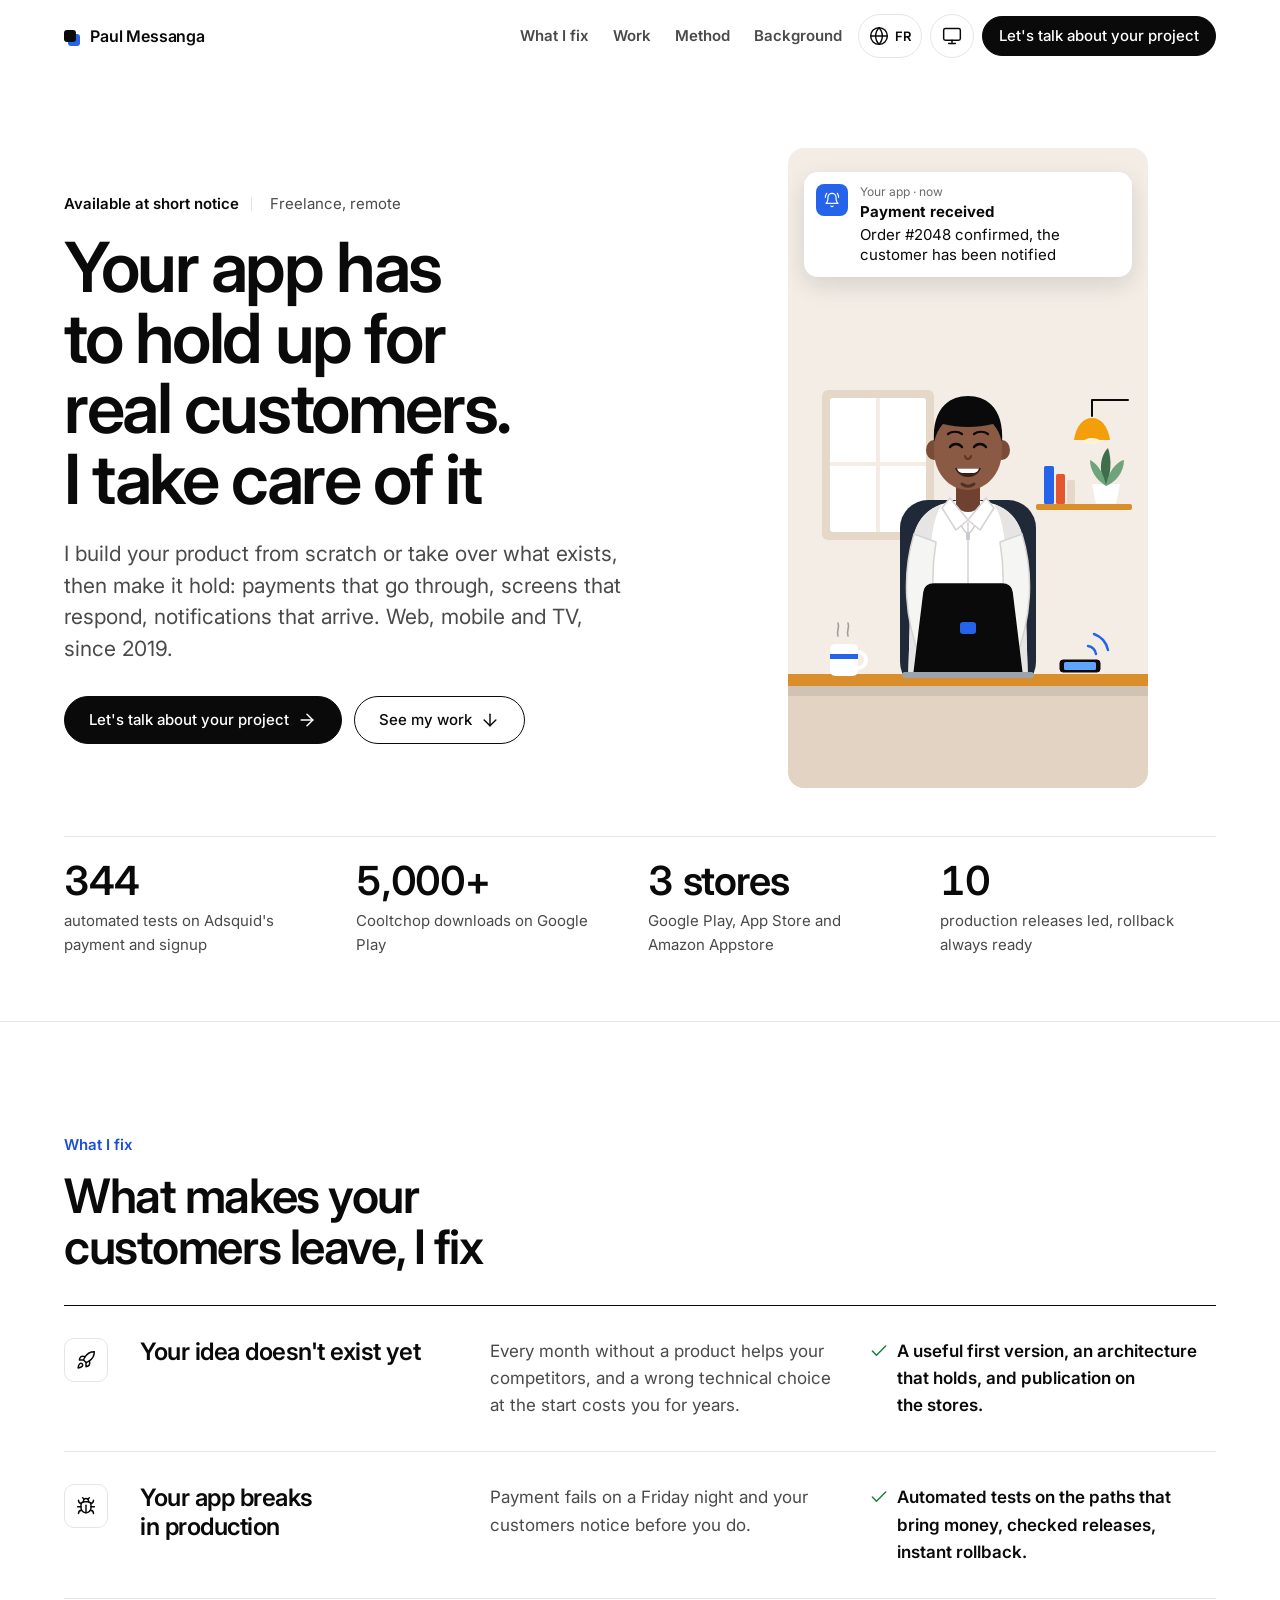
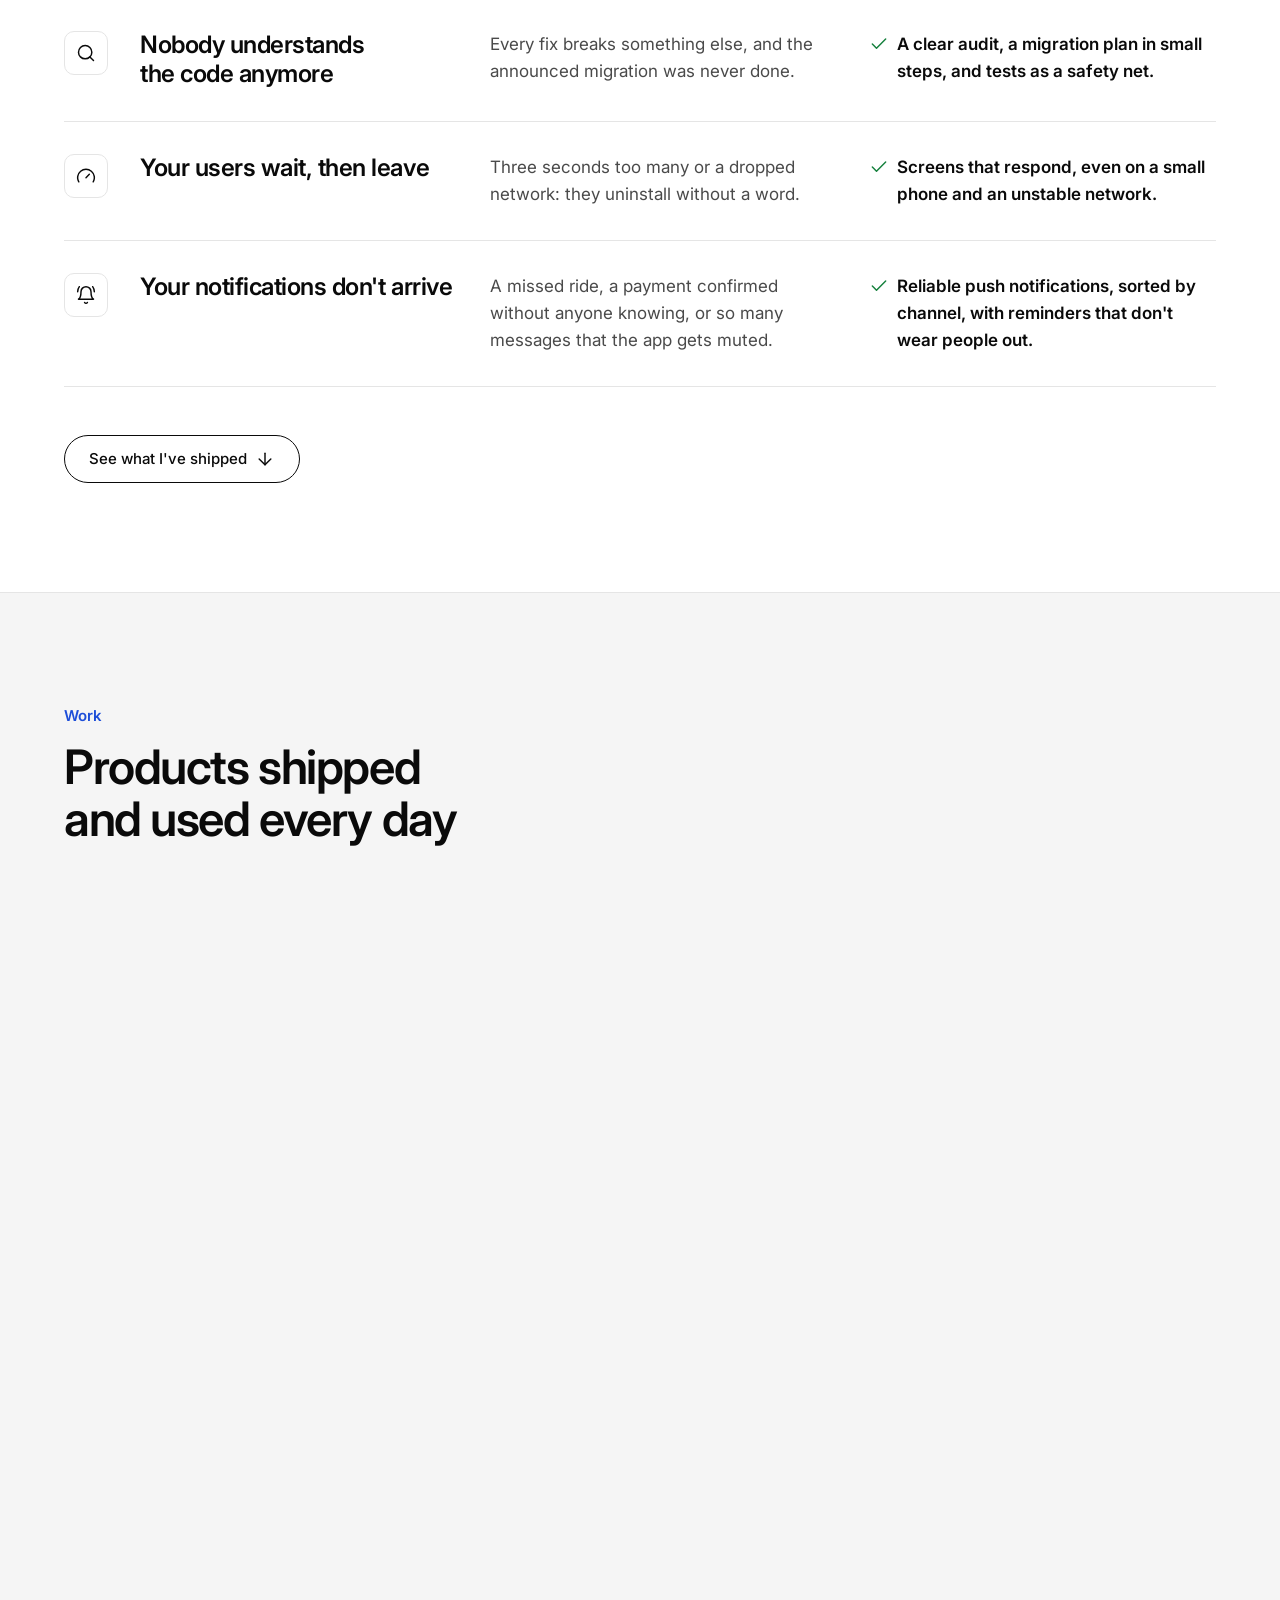
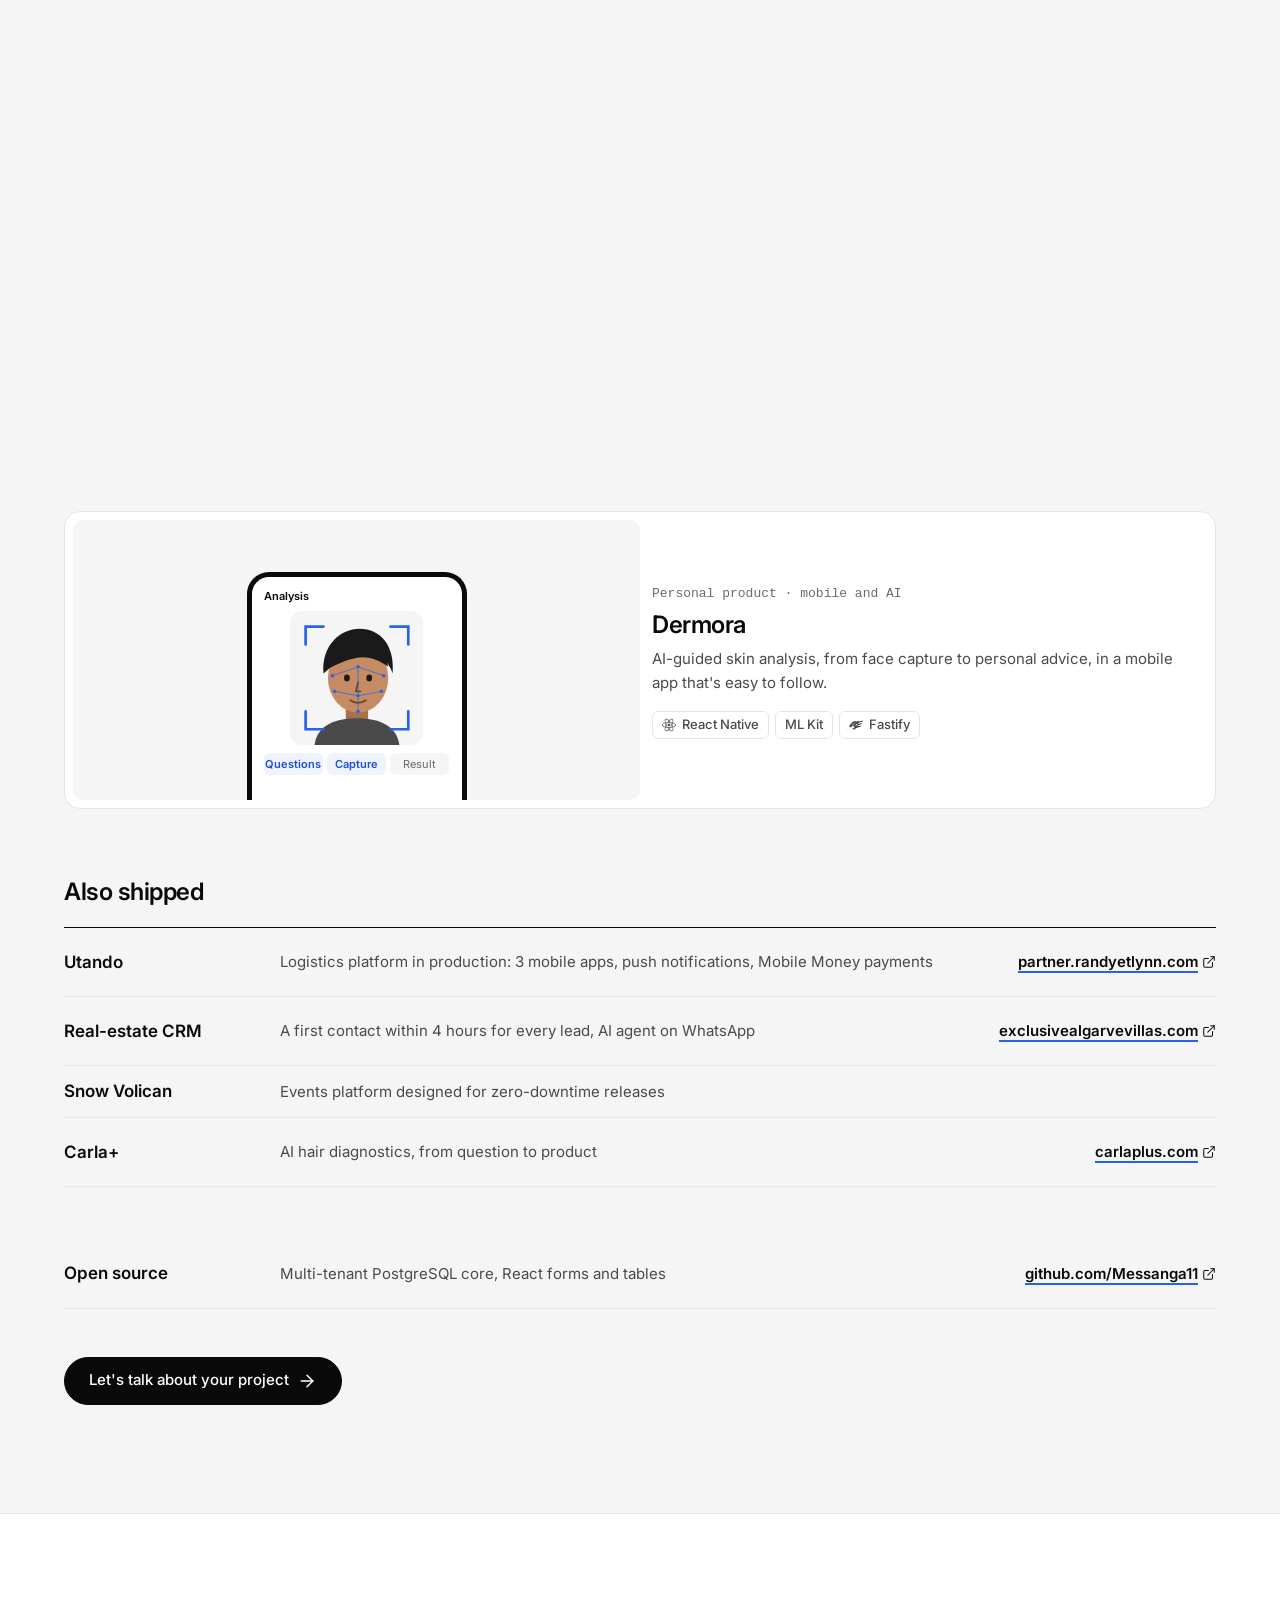
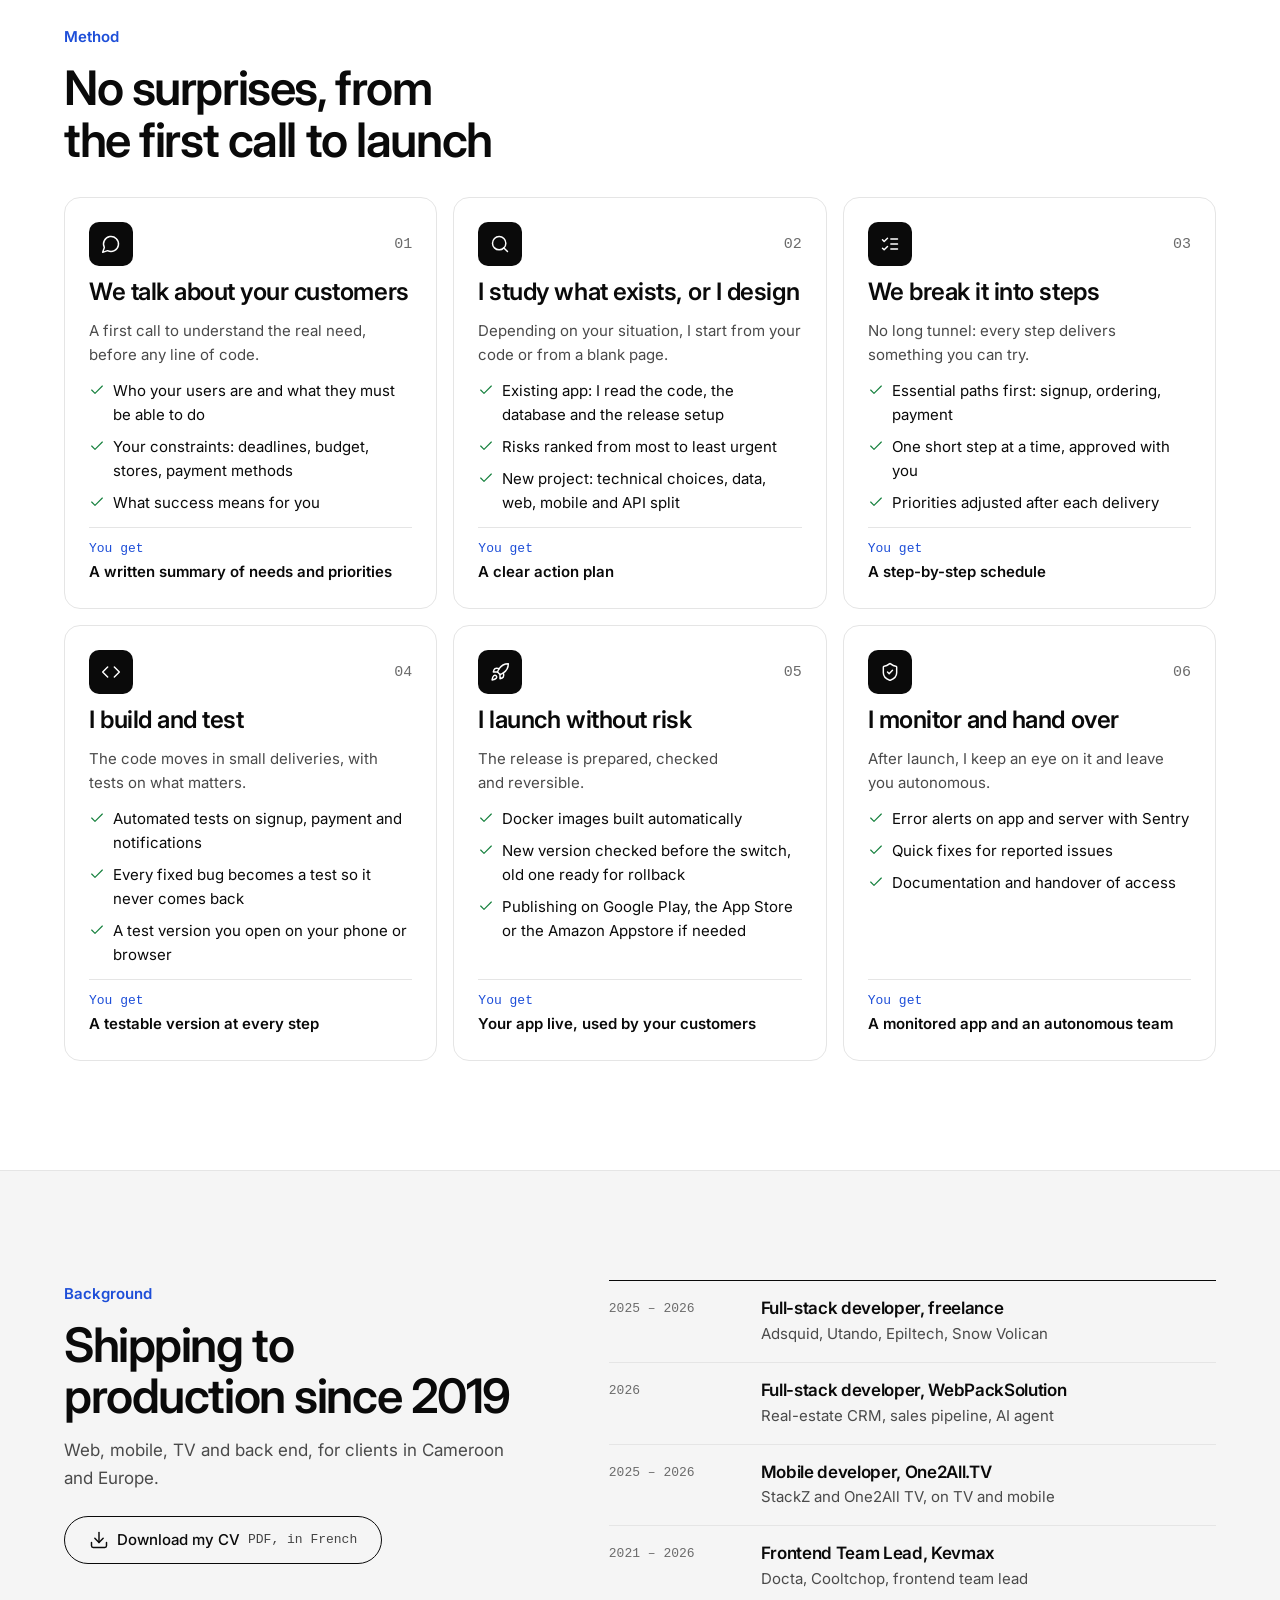
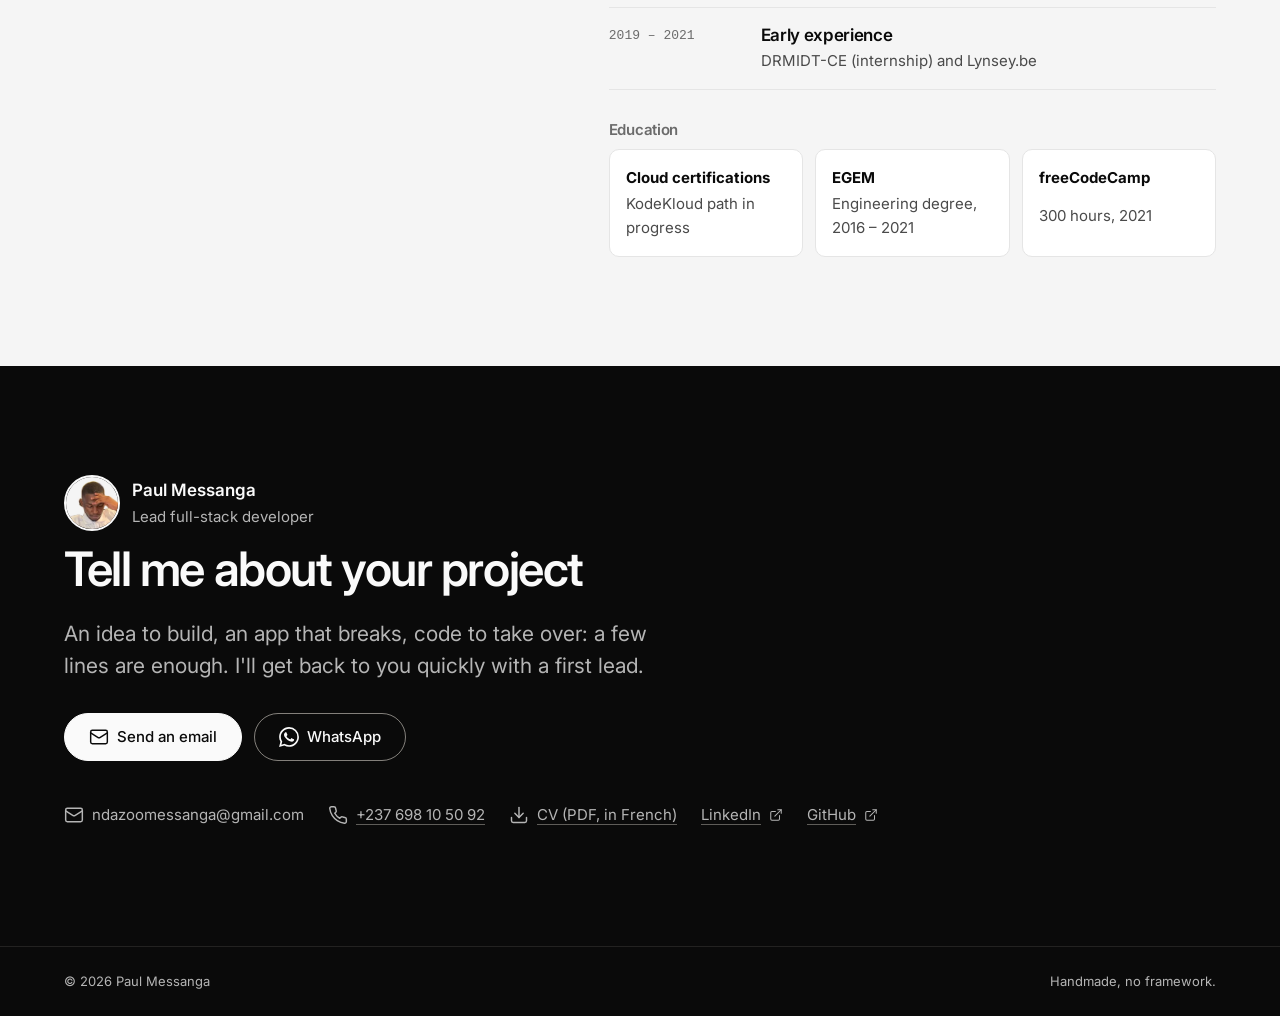
==== commit 138e03c7: "fix: only link to sites that work (drop ChezBio 500 and Adsquid maintenance) Co-Authored-By: Claude " ====
--- a/en/index.html
+++ b/en/index.html
@@ -253,7 +253,7 @@
       <p class="work-result">A platform taken over, audited and secured: 344 automated tests on signup, cart and payment, and 10 production releases with rollback ready.</p>
       <div class="work-foot">
         <ul class="tags" aria-label="Stack"><li><svg class="brand-icon" aria-hidden="true" focusable="false" style="--brand:#000000"><use href="#b-nextdotjs"/></svg>Next.js</li><li><svg class="brand-icon" aria-hidden="true" focusable="false" style="--brand:#4169E1"><use href="#b-postgresql"/></svg>PostgreSQL</li><li><svg class="brand-icon" aria-hidden="true" focusable="false" style="--brand:#635BFF"><use href="#b-stripe"/></svg>Stripe</li><li><svg class="brand-icon" aria-hidden="true" focusable="false" style="--brand:#003087"><use href="#b-paypal"/></svg>PayPal</li></ul>
-        <a class="link" href="https://adsquid.fr/" rel="noopener" target="_blank">adsquid.fr<svg class="icon icon-xs" aria-hidden="true" focusable="false"><use href="#i-external"/></svg><span class="visually-hidden"> (opens in a new tab)</span></a>
+        
       </div>
     </div>
   </article>
@@ -325,7 +325,7 @@
   </article>
 </li></ul>
         <h3 class="more-title" data-reveal>Also shipped</h3>
-        <ul class="more"><li data-reveal><span class="more-name">Utando</span><span class="more-text">Logistics platform in production: 3 mobile apps, push notifications, Mobile Money payments</span><span class="more-link"><a class="link" href="https://partner.randyetlynn.com" rel="noopener" target="_blank">partner.randyetlynn.com<svg class="icon icon-xs" aria-hidden="true" focusable="false"><use href="#i-external"/></svg><span class="visually-hidden"> (opens in a new tab)</span></a></span></li><li data-reveal><span class="more-name">Real-estate CRM</span><span class="more-text">A first contact within 4 hours for every lead, AI agent on WhatsApp</span><span class="more-link"><a class="link" href="https://www.exclusivealgarvevillas.com/fr" rel="noopener" target="_blank">exclusivealgarvevillas.com<svg class="icon icon-xs" aria-hidden="true" focusable="false"><use href="#i-external"/></svg><span class="visually-hidden"> (opens in a new tab)</span></a></span></li><li data-reveal><span class="more-name">Snow Volican</span><span class="more-text">Events platform designed for zero-downtime releases</span><span class="more-link"></span></li><li data-reveal><span class="more-name">Carla+</span><span class="more-text">AI hair diagnostics, from question to product</span><span class="more-link"><a class="link" href="https://carlaplus.com/fr/" rel="noopener" target="_blank">carlaplus.com<svg class="icon icon-xs" aria-hidden="true" focusable="false"><use href="#i-external"/></svg><span class="visually-hidden"> (opens in a new tab)</span></a></span></li><li data-reveal><span class="more-name">ChezBio</span><span class="more-text">Organic products e-commerce, web and mobile</span><span class="more-link"><a class="link" href="https://www.chezbio.com/" rel="noopener" target="_blank">chezbio.com<svg class="icon icon-xs" aria-hidden="true" focusable="false"><use href="#i-external"/></svg><span class="visually-hidden"> (opens in a new tab)</span></a></span></li><li data-reveal><span class="more-name">Open source</span><span class="more-text">Multi-tenant PostgreSQL core, React forms and tables</span><span class="more-link"><a class="link" href="https://github.com/Messanga11/core" rel="noopener" target="_blank">github.com/Messanga11<svg class="icon icon-xs" aria-hidden="true" focusable="false"><use href="#i-external"/></svg><span class="visually-hidden"> (opens in a new tab)</span></a></span></li></ul>
+        <ul class="more"><li data-reveal><span class="more-name">Utando</span><span class="more-text">Logistics platform in production: 3 mobile apps, push notifications, Mobile Money payments</span><span class="more-link"><a class="link" href="https://partner.randyetlynn.com" rel="noopener" target="_blank">partner.randyetlynn.com<svg class="icon icon-xs" aria-hidden="true" focusable="false"><use href="#i-external"/></svg><span class="visually-hidden"> (opens in a new tab)</span></a></span></li><li data-reveal><span class="more-name">Real-estate CRM</span><span class="more-text">A first contact within 4 hours for every lead, AI agent on WhatsApp</span><span class="more-link"><a class="link" href="https://www.exclusivealgarvevillas.com/fr" rel="noopener" target="_blank">exclusivealgarvevillas.com<svg class="icon icon-xs" aria-hidden="true" focusable="false"><use href="#i-external"/></svg><span class="visually-hidden"> (opens in a new tab)</span></a></span></li><li data-reveal><span class="more-name">Snow Volican</span><span class="more-text">Events platform designed for zero-downtime releases</span><span class="more-link"></span></li><li data-reveal><span class="more-name">Carla+</span><span class="more-text">AI hair diagnostics, from question to product</span><span class="more-link"><a class="link" href="https://carlaplus.com/fr/" rel="noopener" target="_blank">carlaplus.com<svg class="icon icon-xs" aria-hidden="true" focusable="false"><use href="#i-external"/></svg><span class="visually-hidden"> (opens in a new tab)</span></a></span></li><li data-reveal><span class="more-name">ChezBio</span><span class="more-text">Organic products e-commerce, web and mobile</span><span class="more-link"></span></li><li data-reveal><span class="more-name">Open source</span><span class="more-text">Multi-tenant PostgreSQL core, React forms and tables</span><span class="more-link"><a class="link" href="https://github.com/Messanga11/core" rel="noopener" target="_blank">github.com/Messanga11<svg class="icon icon-xs" aria-hidden="true" focusable="false"><use href="#i-external"/></svg><span class="visually-hidden"> (opens in a new tab)</span></a></span></li></ul>
         <p class="section-cta" data-reveal><a class="btn" href="#contact">Let&#39;s talk about your project<svg class="icon btn-arrow" aria-hidden="true" focusable="false"><use href="#i-arrow-right"/></svg></a></p>
       </div>
     </section>
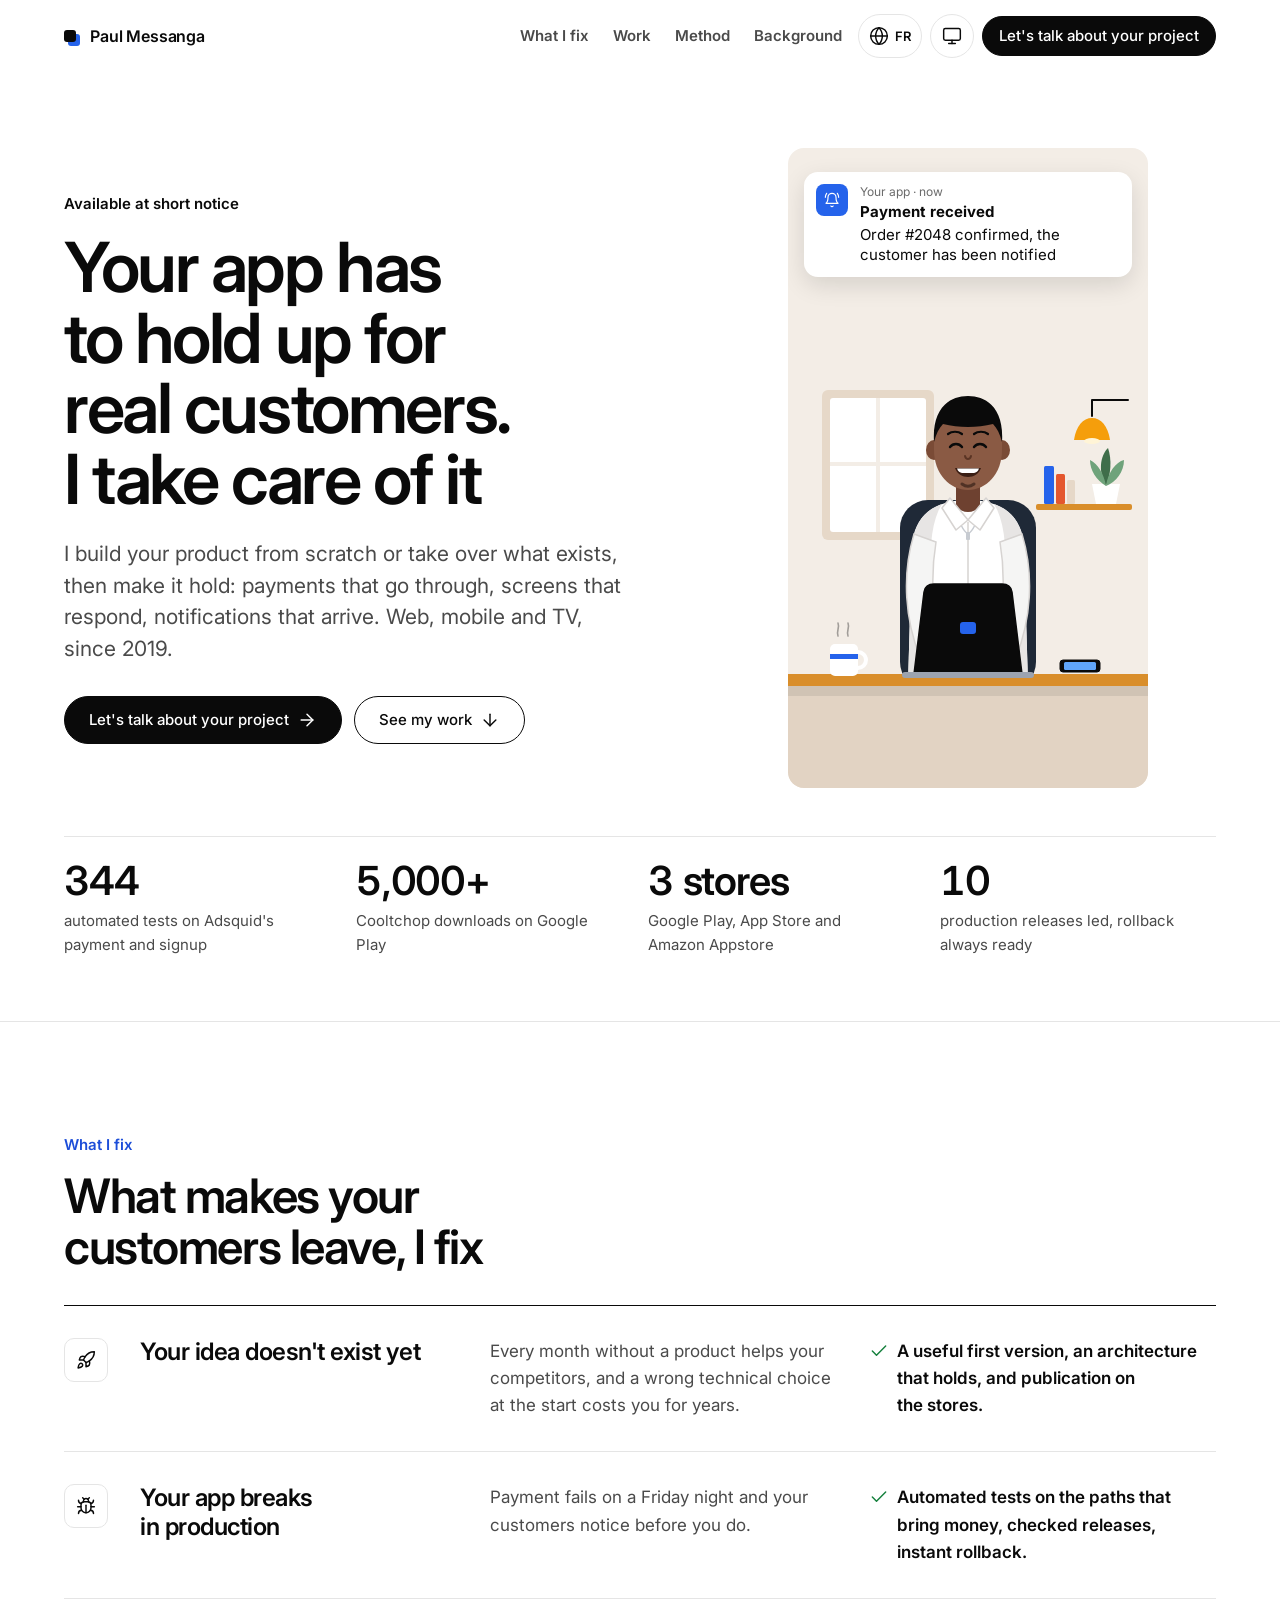
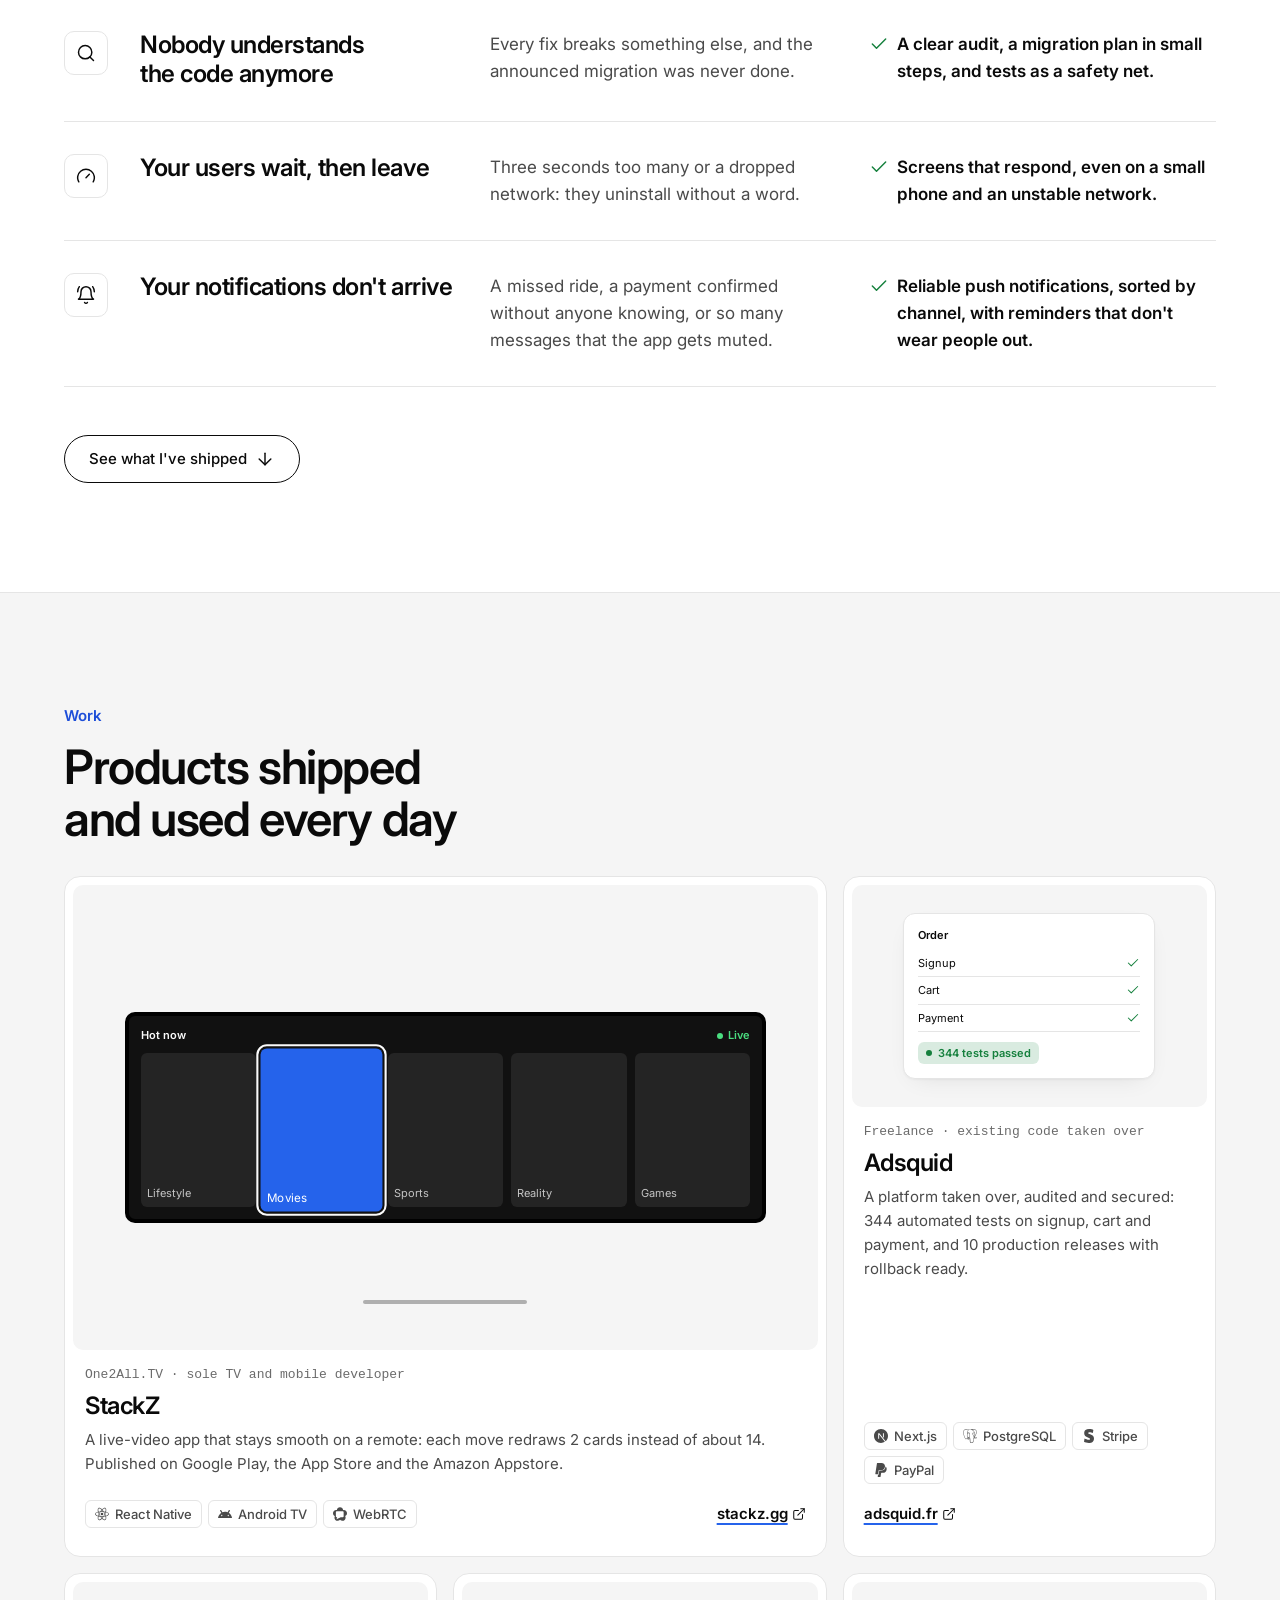
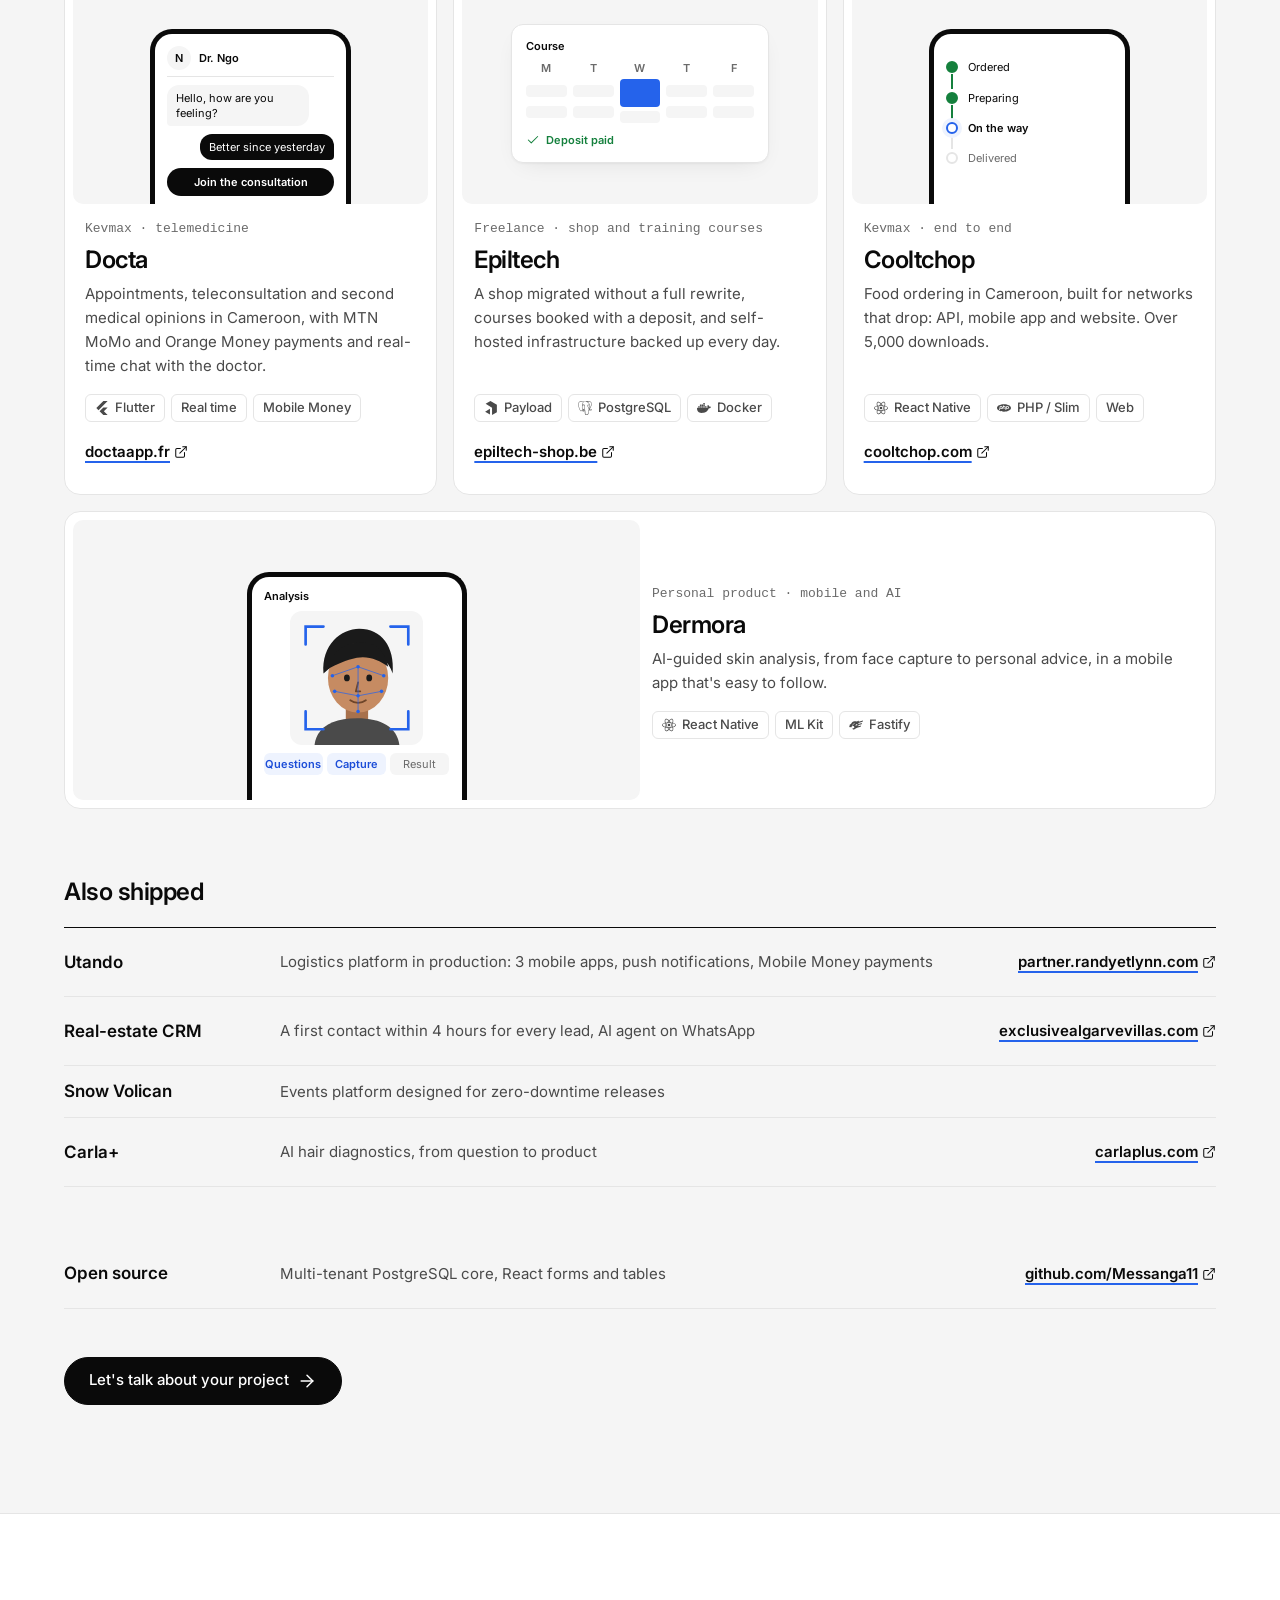
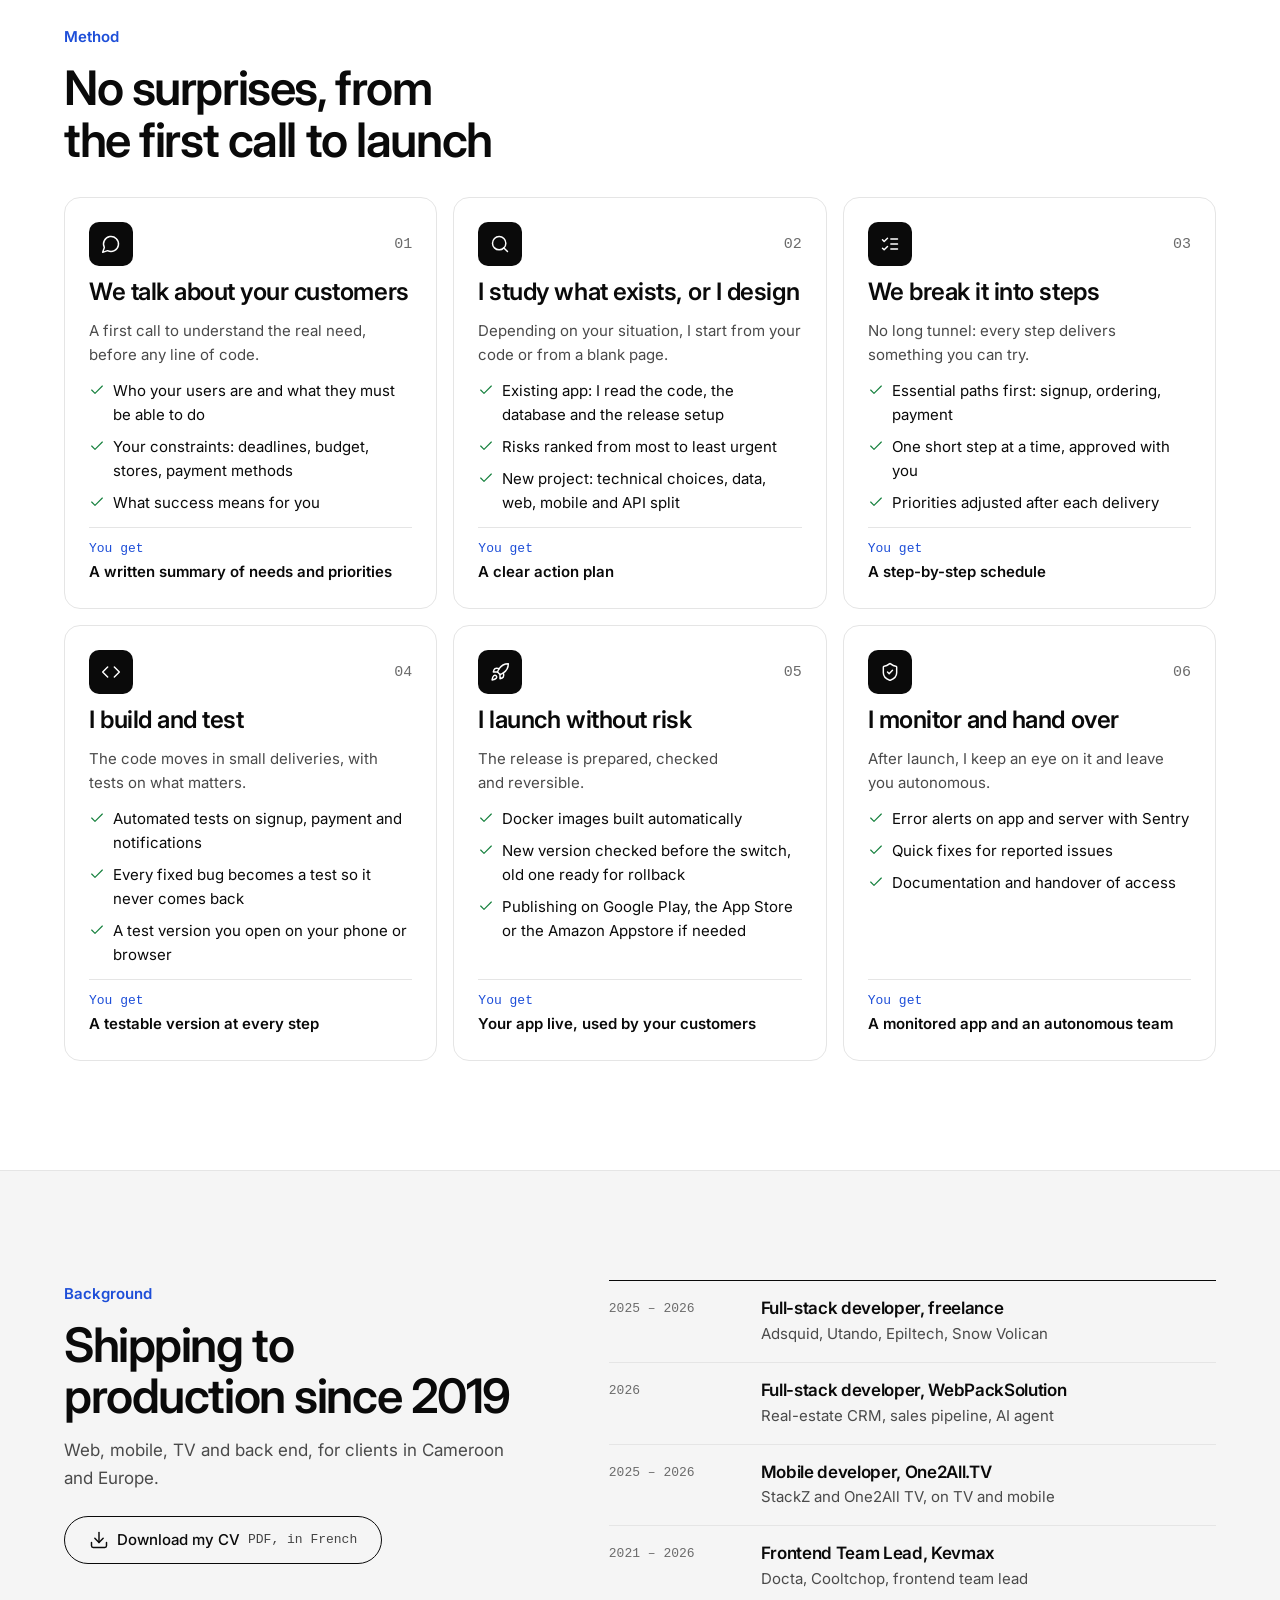
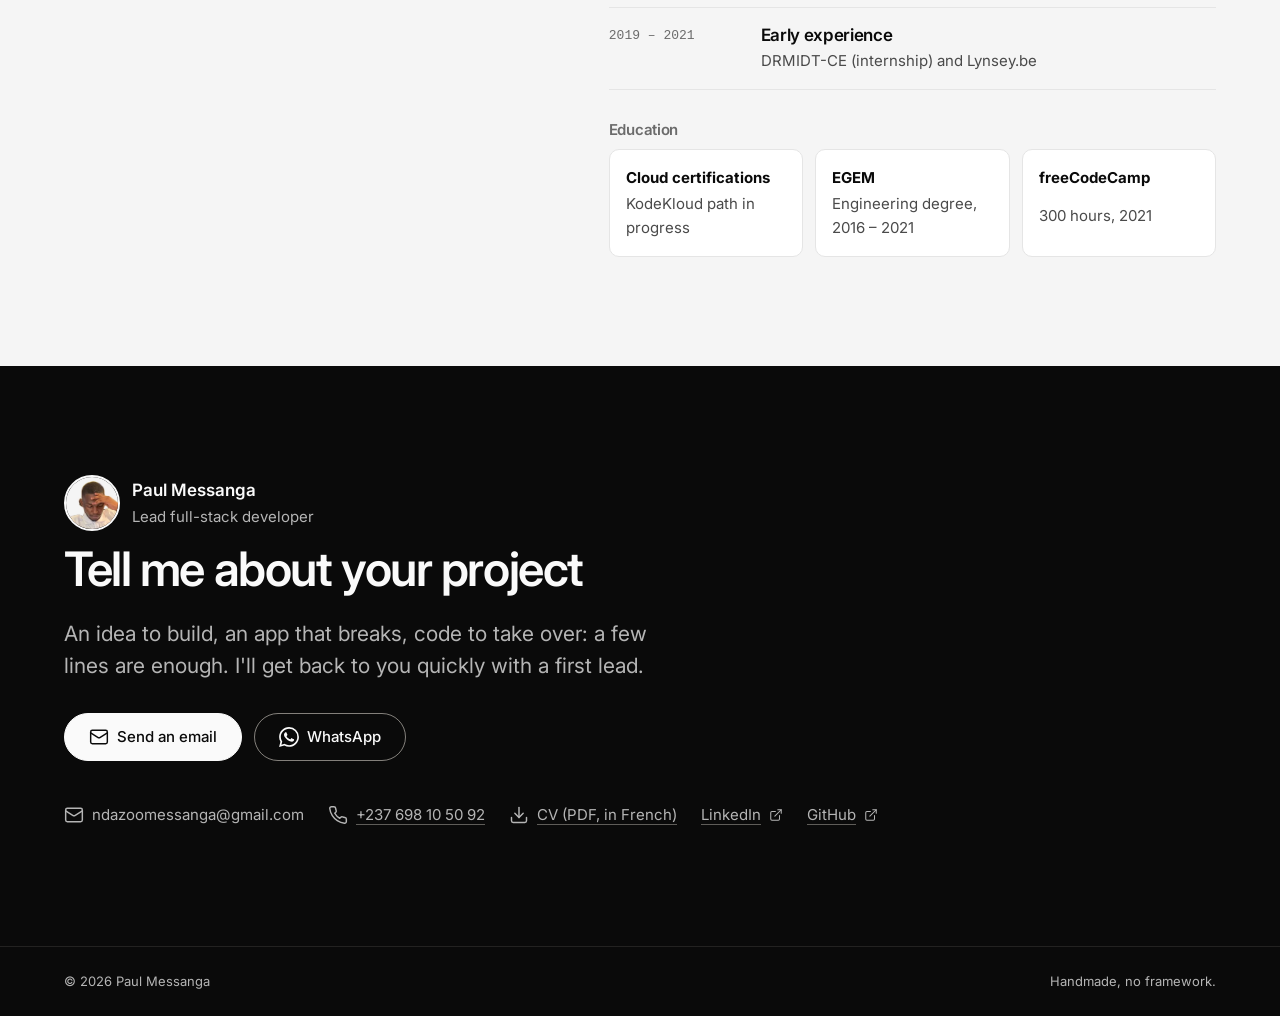
==== commit 0d239f06: "feat: animate the hero illustration; status shows availability only; restore adsquid.fr link - phone" ====
--- a/en/index.html
+++ b/en/index.html
@@ -85,7 +85,6 @@
         <div class="hero-copy">
           <p class="hero-meta">
             <span class="hero-meta-item hero-meta-lead">Available at short notice</span>
-            <span class="hero-meta-item">Freelance, remote</span>
           </p>
           <h1 id="hero-title">Your app has to hold up for real customers. I take care of it</h1>
           <p class="lead">I build your product from scratch or take over what exists, then make it hold: payments that go through, screens that respond, notifications that arrive. Web, mobile and TV, since 2019.</p>
@@ -120,15 +119,16 @@
 <rect x="268" y="270" width="9" height="30" rx="1.5" fill="#E4572E"/>
 <rect class="ha-wall" x="279" y="276" width="8" height="24" rx="1.5"/>
 <path class="ha-pot" d="M304 280h28l-4 20h-20z"/>
-<path class="ha-p1" d="M318 282c-8-14-6-30 2-38 4 12 3 26-2 38z"/>
-<path class="ha-p2" d="M318 282c2-14 10-24 18-26 0 12-8 22-18 26zM318 282c-10-6-16-16-16-26 8 4 14 14 16 26z"/>
+<g class="ha-a-plant"><path class="ha-p1" d="M318 282c-8-14-6-30 2-38 4 12 3 26-2 38z"/>
+<path class="ha-p2" d="M318 282c2-14 10-24 18-26 0 12-8 22-18 26zM318 282c-10-6-16-16-16-26 8 4 14 14 16 26z"/></g>
 <!-- wall lamp -->
 <path class="ha-cord" d="M340 196h-36v16" stroke-width="2" stroke-linecap="round" stroke-linejoin="round"/>
 <path class="ha-lamp" d="M286 236c2-14 9-22 18-22s16 8 18 22z"/>
-<ellipse class="ha-glow" cx="304" cy="237" rx="8" ry="3"/>
+<ellipse class="ha-glow ha-a-glow" cx="304" cy="237" rx="8" ry="3"/>
 <!-- chair back -->
 <rect x="112" y="296" width="136" height="190" rx="28" fill="#1F2937"/>
 <rect class="ha-rim" x="112.5" y="296.5" width="135" height="189" rx="27.5" stroke-width="1.5"/>
+<g class="ha-a-body">
 <!-- torso (white shirt) -->
 <path d="M120 480l4-138c2-30 22-46 56-46s54 16 56 46l4 138z" fill="#FFFFFF"/>
 <path d="M120 480l4-138c2-22 12-36 30-42-10 16-12 40-12 70l-2 110z" fill="#E7E5E4"/>
@@ -141,8 +141,9 @@
 <path d="M162 294l18 22-12 10-14-22z" fill="#FFFFFF" stroke="#D6D3D1" stroke-width="1.5" stroke-linejoin="round"/>
 <path d="M198 294l-18 22 12 10 14-22z" fill="#FFFFFF" stroke="#D6D3D1" stroke-width="1.5" stroke-linejoin="round"/>
 <!-- arms -->
-<path d="M126 330c-12 40-10 86 8 128h24c-14-40-16-84-10-120z" fill="#F5F5F4" stroke="#D6D3D1" stroke-width="1.5"/>
-<path d="M234 330c12 40 10 86-8 128h-24c14-40 16-84 10-120z" fill="#F5F5F4" stroke="#D6D3D1" stroke-width="1.5"/>
+<path class="ha-a-arm-l" d="M126 330c-12 40-10 86 8 128h24c-14-40-16-84-10-120z" fill="#F5F5F4" stroke="#D6D3D1" stroke-width="1.5"/>
+<path class="ha-a-arm-r" d="M234 330c12 40 10 86-8 128h-24c14-40 16-84 10-120z" fill="#F5F5F4" stroke="#D6D3D1" stroke-width="1.5"/>
+<g class="ha-a-head">
 <!-- head -->
 <ellipse cx="146" cy="246" rx="8" ry="10" fill="#7A4B36"/>
 <ellipse cx="214" cy="246" rx="8" ry="10" fill="#7A4B36"/>
@@ -156,6 +157,8 @@
 <path d="M167 264c4 12 22 12 26 0z" fill="#3B1E14"/>
 <path d="M169 264.5h22c-1 3-3 4-5 4.5h-12c-2-.5-4-1.5-5-4.5z" fill="#FFFFFF"/>
 <path d="M174 280c4 3 8 3 12 0" stroke="#2A1810" stroke-width="3" stroke-linecap="round" opacity=".6"/>
+</g>
+</g>
 <!-- desk -->
 <rect class="ha-wood" x="0" y="470" width="360" height="12"/>
 <rect class="ha-desk" x="0" y="482" width="360" height="158"/>
@@ -168,11 +171,13 @@
 <rect x="42" y="440" width="28" height="32" rx="5" fill="#FFFFFF"/>
 <rect class="ha-acc" x="42" y="450" width="28" height="5"/>
 <path d="M70 448a8 8 0 0 1 0 16" stroke="#FFFFFF" stroke-width="4"/>
-<path class="ha-cord" d="M50 432c-2-5 2-8 0-13M60 432c-2-5 2-8 0-13" stroke-width="1.6" stroke-linecap="round" opacity=".35"/>
+<path class="ha-cord ha-a-steam" d="M50 432c-2-5 2-8 0-13" stroke-width="1.6" stroke-linecap="round" opacity=".35"/>
+<path class="ha-cord ha-a-steam ha-a-steam-2" d="M60 432c-2-5 2-8 0-13" stroke-width="1.6" stroke-linecap="round" opacity=".35"/>
 <!-- phone lighting up -->
-<rect class="ha-dev" x="272" y="456" width="40" height="12" rx="3" stroke-width="1"/>
-<rect x="276" y="458" width="32" height="8" rx="1.5" fill="#60A5FA"/>
-<path class="ha-accs" d="M300 442a10 10 0 0 1 8 8M306 430a22 22 0 0 1 14 16" stroke-width="2.5" stroke-linecap="round"/>
+<g class="ha-a-phone"><rect class="ha-dev" x="272" y="456" width="40" height="12" rx="3" stroke-width="1"/>
+<rect class="ha-a-screen" x="276" y="458" width="32" height="8" rx="1.5" fill="#60A5FA"/></g>
+<path class="ha-accs ha-a-ping" d="M300 442a10 10 0 0 1 8 8" stroke-width="2.5" stroke-linecap="round"/>
+<path class="ha-accs ha-a-ping ha-a-ping-2" d="M306 430a22 22 0 0 1 14 16" stroke-width="2.5" stroke-linecap="round"/>
 </g>
 </svg>
         </figure>
@@ -253,7 +258,7 @@
       <p class="work-result">A platform taken over, audited and secured: 344 automated tests on signup, cart and payment, and 10 production releases with rollback ready.</p>
       <div class="work-foot">
         <ul class="tags" aria-label="Stack"><li><svg class="brand-icon" aria-hidden="true" focusable="false" style="--brand:#000000"><use href="#b-nextdotjs"/></svg>Next.js</li><li><svg class="brand-icon" aria-hidden="true" focusable="false" style="--brand:#4169E1"><use href="#b-postgresql"/></svg>PostgreSQL</li><li><svg class="brand-icon" aria-hidden="true" focusable="false" style="--brand:#635BFF"><use href="#b-stripe"/></svg>Stripe</li><li><svg class="brand-icon" aria-hidden="true" focusable="false" style="--brand:#003087"><use href="#b-paypal"/></svg>PayPal</li></ul>
-        
+        <a class="link" href="https://adsquid.fr/" rel="noopener" target="_blank">adsquid.fr<svg class="icon icon-xs" aria-hidden="true" focusable="false"><use href="#i-external"/></svg><span class="visually-hidden"> (opens in a new tab)</span></a>
       </div>
     </div>
   </article>
--- a/assets/css/styles.css
+++ b/assets/css/styles.css
@@ -263,6 +263,35 @@
 .notif-text { display: grid; gap: 2px; }
 .notif-meta { font-size: 12px; color: var(--notif-meta); }
 .motion-ok .notif { animation: notif-in .6s cubic-bezier(.2,.7,.2,1) .8s both; }
+
+/* Hero illustration life. One 6s cycle: the phone buzzes, the signal ripples,
+   the card drops in (first run synced with .notif); the rest breathes gently. */
+.hero-art :is(.ha-a-plant, .ha-a-head, .ha-a-body, .ha-a-arm-l, .ha-a-arm-r, .ha-a-phone, .ha-a-steam) { transform-box: fill-box; }
+.motion-ok .ha-a-body { transform-origin: 50% 100%; animation: ha-breathe 5s ease-in-out infinite; }
+.motion-ok .ha-a-head { transform-origin: 50% 100%; animation: ha-nod 4s ease-in-out infinite; }
+.motion-ok .ha-a-arm-l { animation: ha-type .32s ease-in-out infinite alternate; }
+.motion-ok .ha-a-arm-r { animation: ha-type .32s ease-in-out .16s infinite alternate; }
+.motion-ok .ha-a-plant { transform-origin: 50% 100%; animation: ha-sway 6s ease-in-out infinite; }
+.motion-ok .ha-a-glow { animation: ha-glow 4s ease-in-out infinite; }
+.motion-ok .ha-a-steam { animation: ha-steam 3s ease-out infinite; }
+.motion-ok .ha-a-steam-2 { animation-delay: 1.5s; }
+.motion-ok .ha-a-phone { transform-origin: 50% 50%; animation: ha-buzz 6s linear .3s infinite; }
+.motion-ok .ha-a-screen { animation: ha-screen 6s ease-out .3s infinite; }
+.motion-ok .ha-a-ping { opacity: 0; animation: ha-ping 6s ease-out .4s infinite; }
+.motion-ok .ha-a-ping-2 { animation-delay: .55s; }
+@keyframes ha-breathe { 50% { transform: scaleY(1.008); } }
+@keyframes ha-nod { 0%, 100% { transform: rotate(0); } 30% { transform: rotate(-1.6deg) translateY(1px); } 60% { transform: rotate(1deg); } }
+@keyframes ha-type { to { transform: translateY(-1.5px); } }
+@keyframes ha-sway { 0%, 100% { transform: rotate(-2deg); } 50% { transform: rotate(2.5deg); } }
+@keyframes ha-glow { 0%, 100% { opacity: .75; } 50% { opacity: 1; } }
+@keyframes ha-steam { 0% { transform: translateY(4px); opacity: 0; } 30% { opacity: .45; } 100% { transform: translateY(-10px); opacity: 0; } }
+@keyframes ha-buzz {
+  0%, 9%, 100% { transform: none; }
+  1%, 5% { transform: translateX(-1.5px) rotate(-2deg); }
+  3%, 7% { transform: translateX(1.5px) rotate(2deg); }
+}
+@keyframes ha-screen { 0% { opacity: .55; } 4%, 40% { opacity: 1; } 70%, 100% { opacity: .55; } }
+@keyframes ha-ping { 0% { opacity: 0; } 4% { opacity: 1; } 22%, 100% { opacity: 0; } }
 @keyframes notif-in { from { opacity: 0; transform: translateY(-16px); } }
 
 .figures { display: grid; grid-template-columns: repeat(2, minmax(0, 1fr)); gap: var(--s-5) var(--s-4); margin: var(--s-7) 0 0; padding-top: var(--s-5); border-top: 1px solid var(--line); }
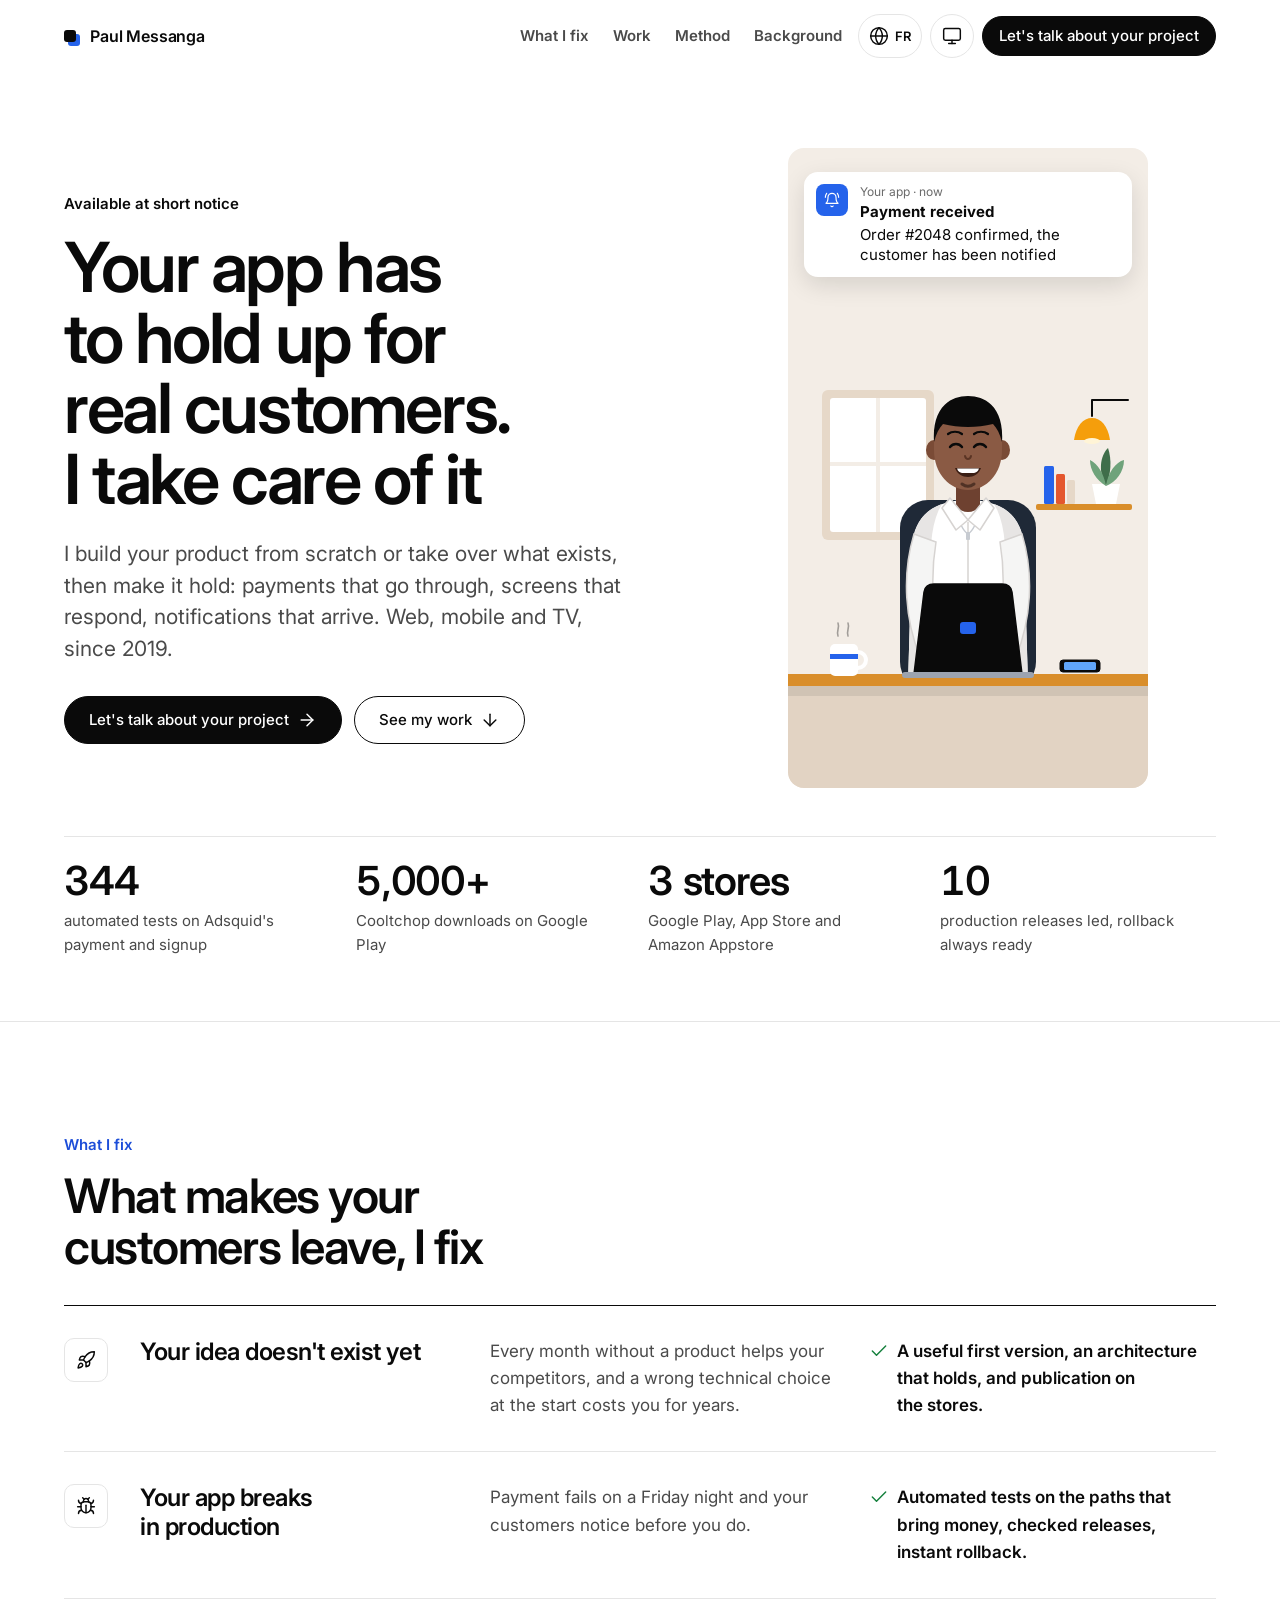
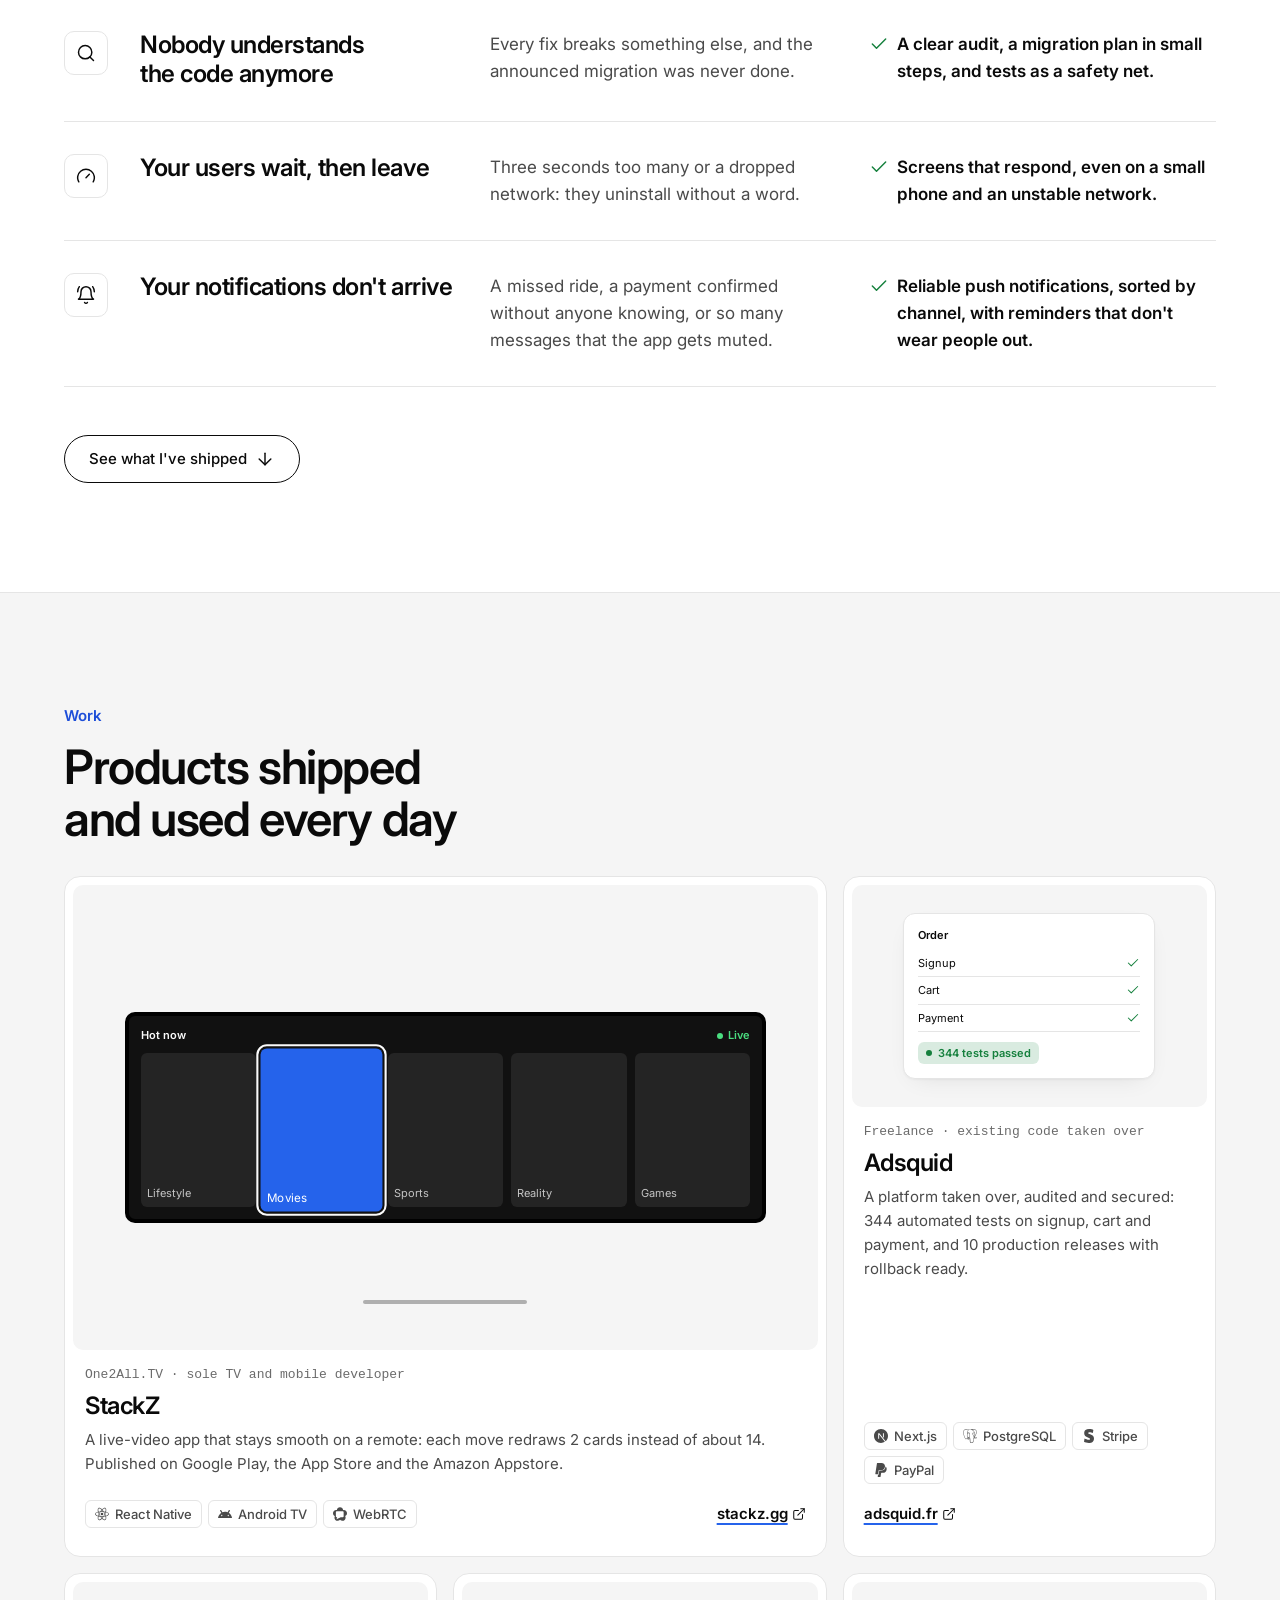
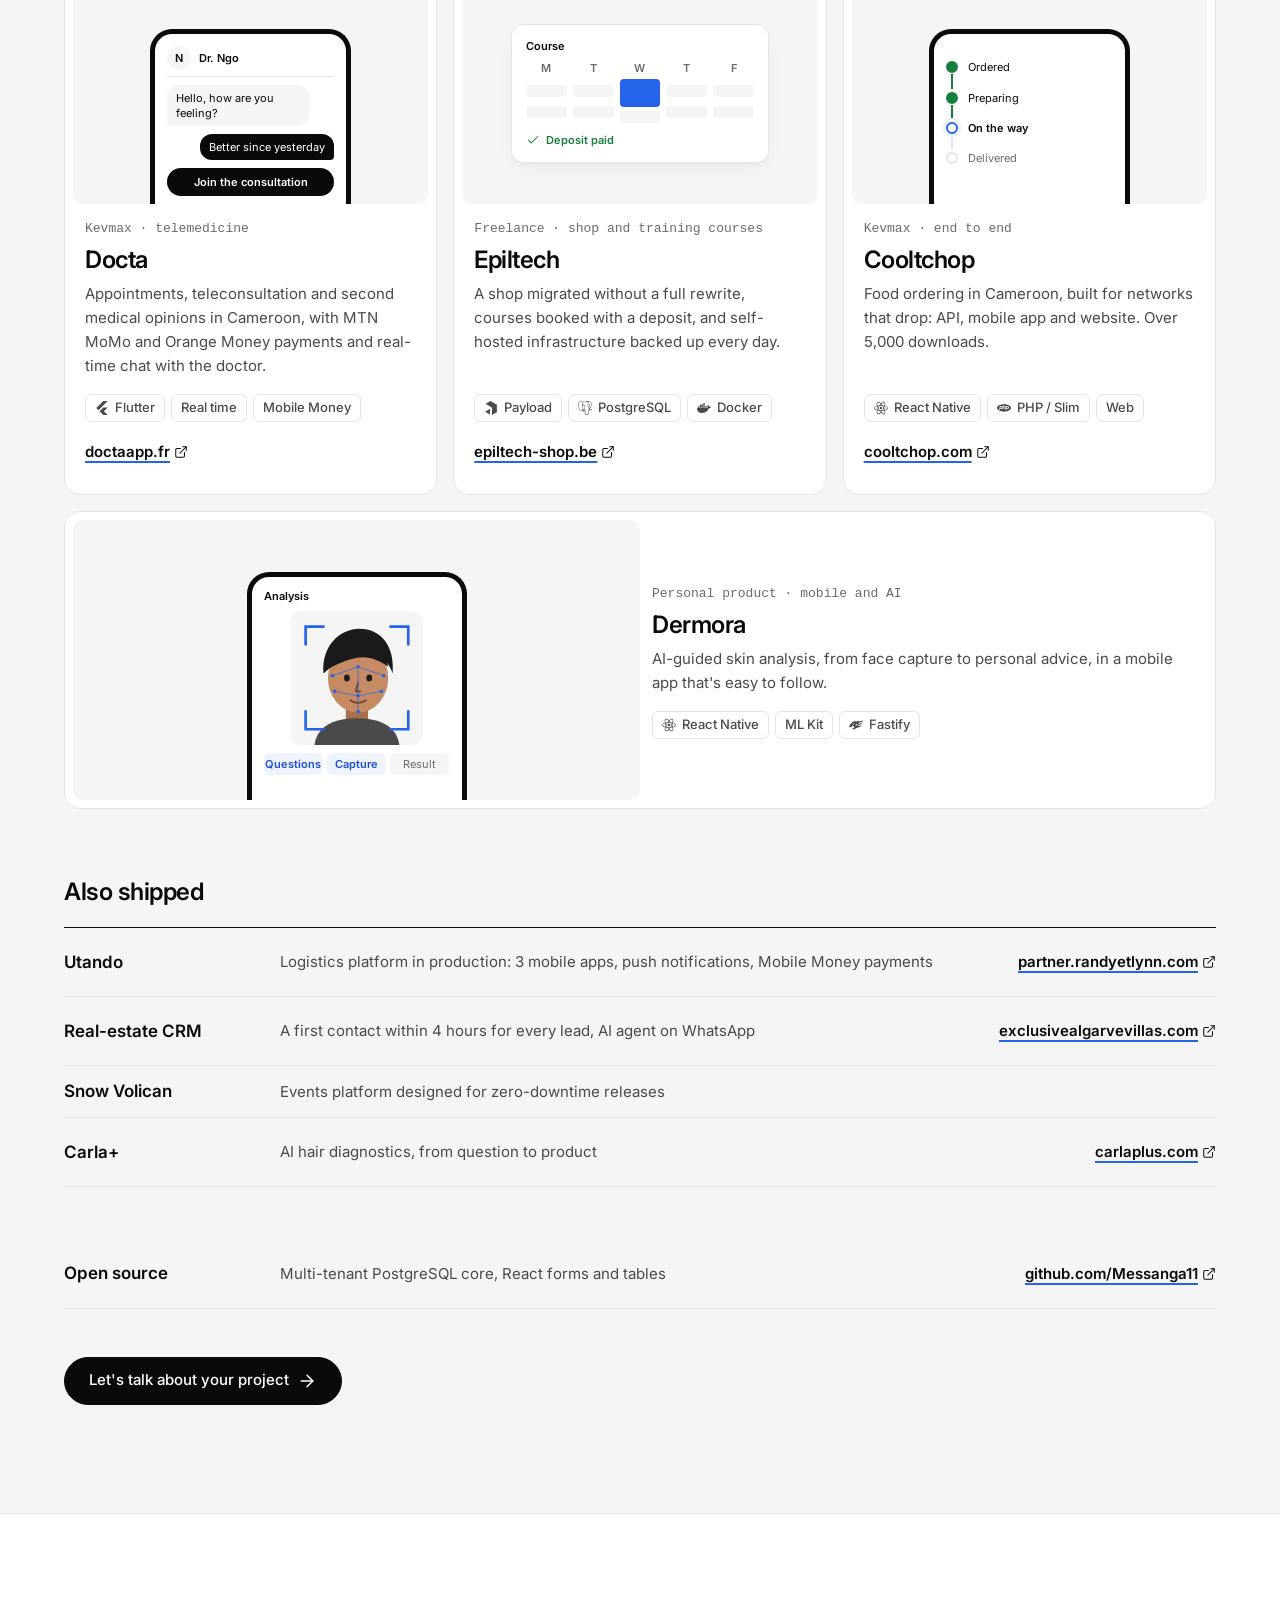
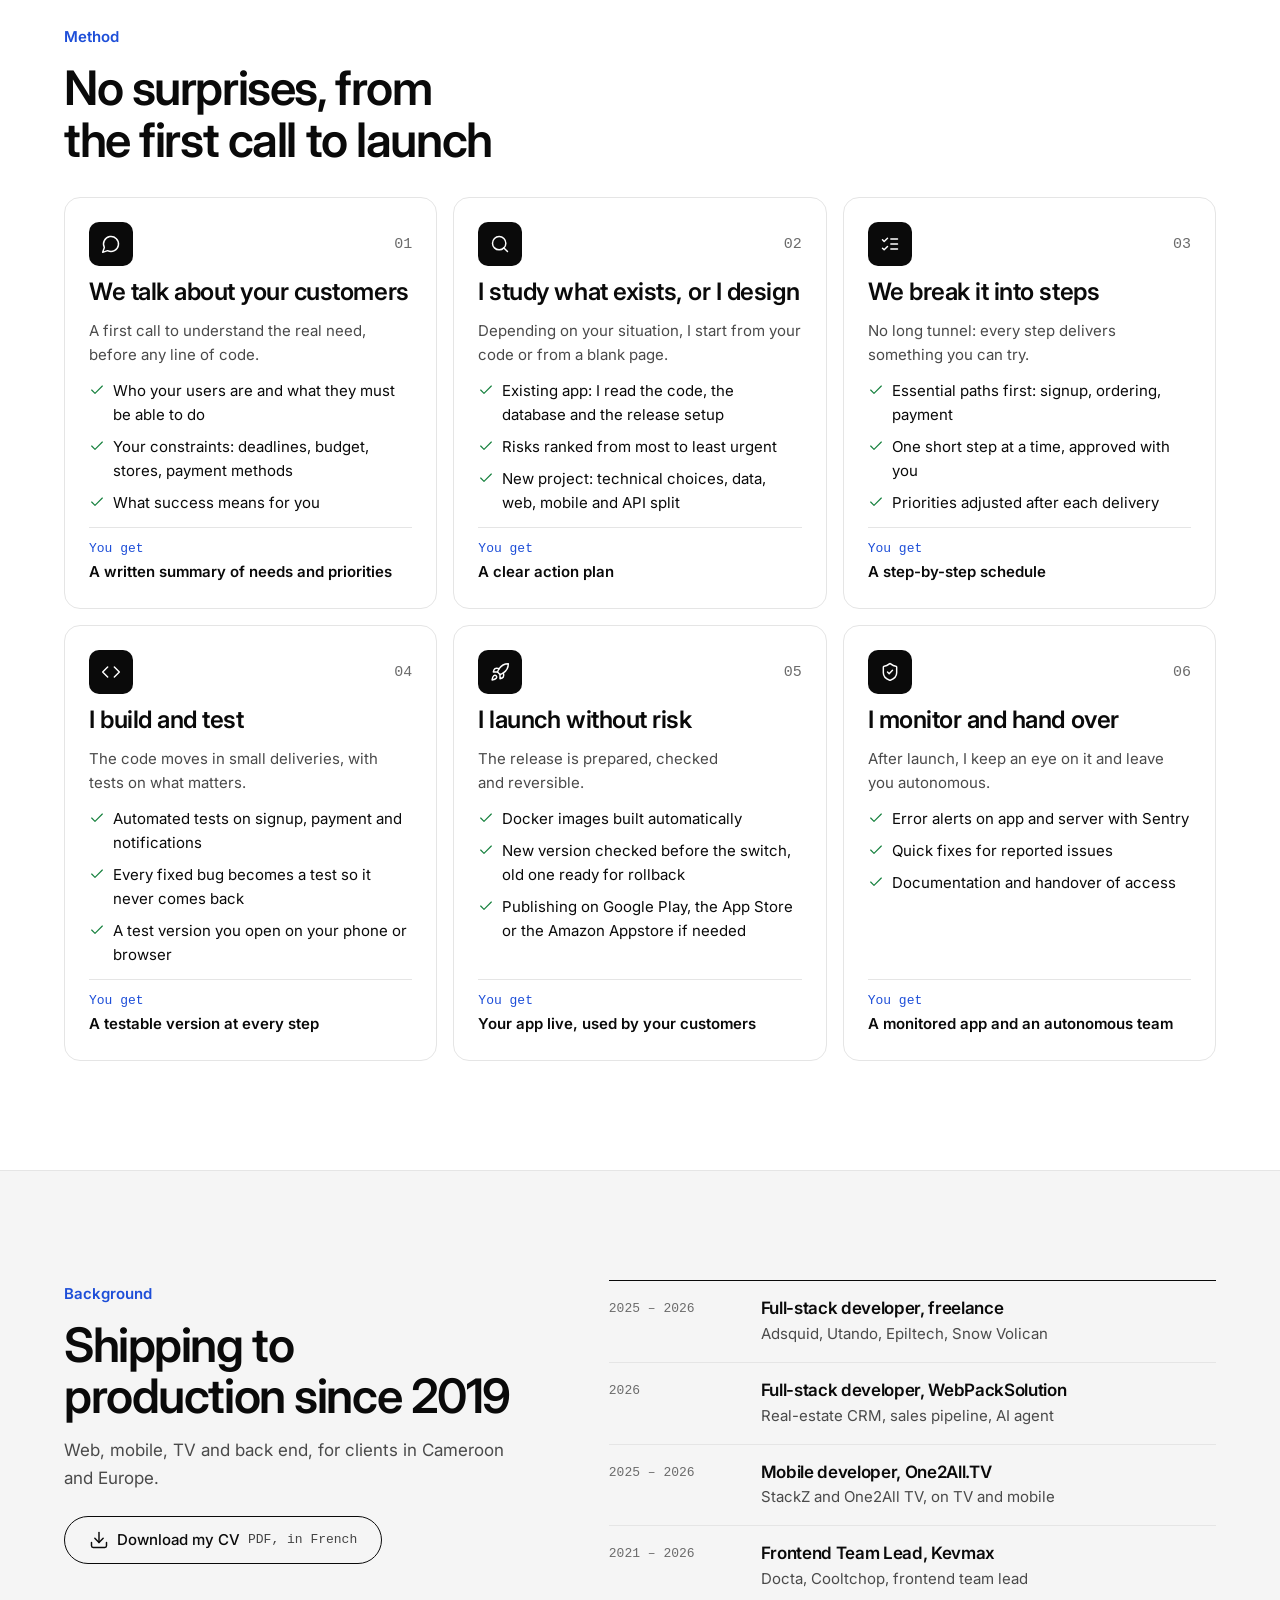
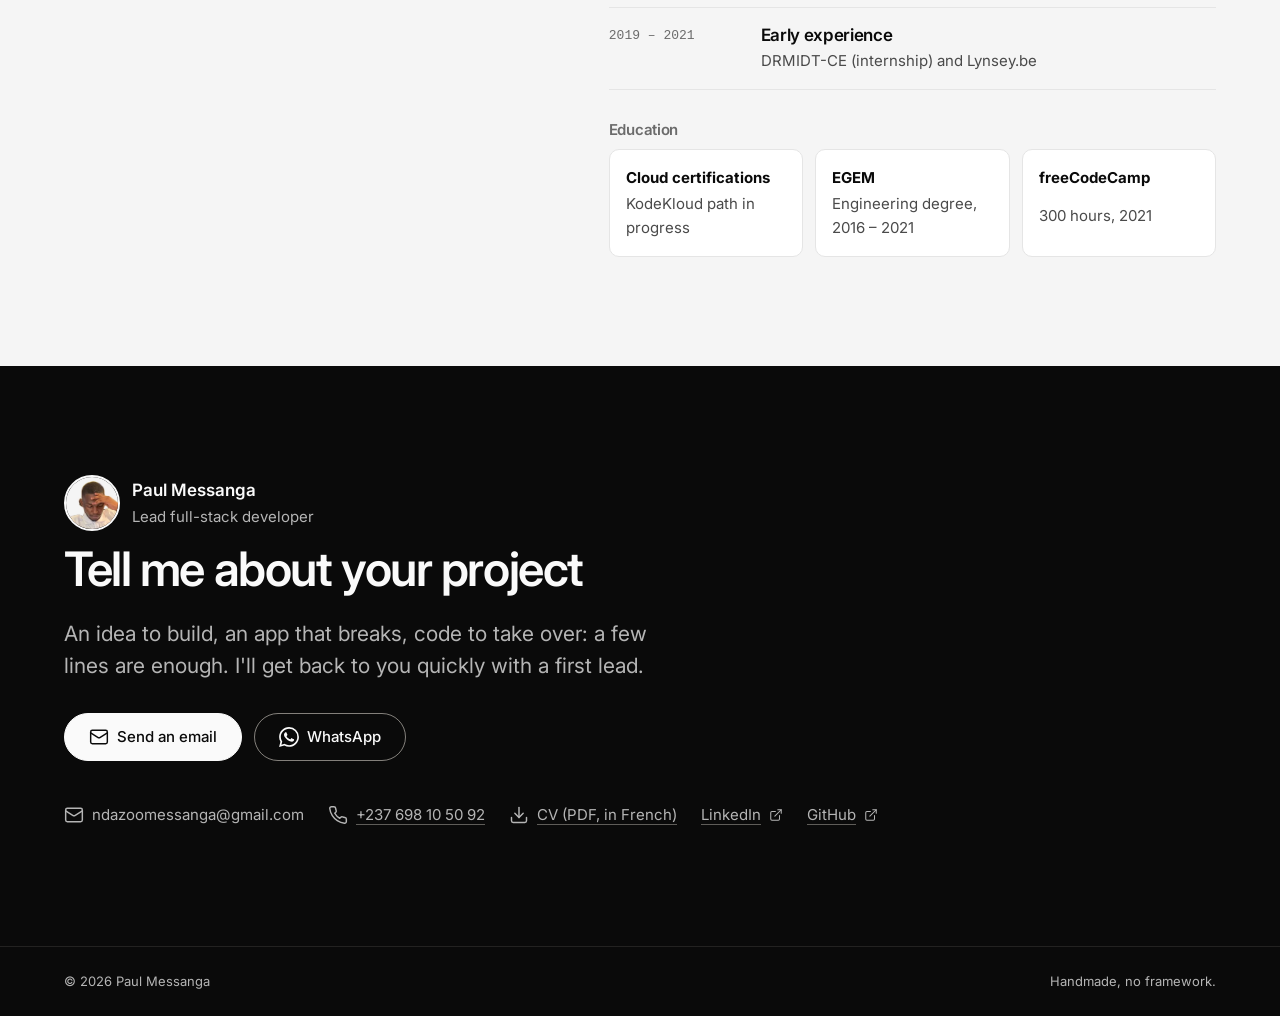
==== commit f93f05c4: "feat: whole project cards and linked rows are clickable The project link stretches over its card (an" ====
--- a/en/index.html
+++ b/en/index.html
@@ -232,7 +232,7 @@
           <h2 id="work-title">Products shipped and used every day</h2>
         </header>
         <ul class="work">
-<li class="work-card work-stackz" data-tilt data-reveal style="--i:0">
+<li class="work-card work-stackz has-link" data-tilt data-reveal style="--i:0">
   <article class="work-inner" aria-labelledby="w-stackz">
     <div class="work-screen" aria-hidden="true"><div class="scr scr-tv"><div class="tv"><p class="tv-row"><span>Hot now</span><span class="tv-live"><i></i>Live</span></p>
         <ul class="tv-tiles"><li class="" style="--n:0"><span>Lifestyle</span></li><li class="is-focus" style="--n:1"><span>Movies</span></li><li class="" style="--n:2"><span>Sports</span></li><li class="" style="--n:3"><span>Reality</span></li><li class="" style="--n:4"><span>Games</span></li></ul></div><span class="tv-stand"></span></div></div>
@@ -242,12 +242,12 @@
       <p class="work-result">A live-video app that stays smooth on a remote: each move redraws 2 cards instead of about 14. Published on Google Play, the App Store and the Amazon Appstore.</p>
       <div class="work-foot">
         <ul class="tags" aria-label="Stack"><li><svg class="brand-icon" aria-hidden="true" focusable="false" style="--brand:#61DAFB"><use href="#b-react"/></svg>React Native</li><li><svg class="brand-icon" aria-hidden="true" focusable="false" style="--brand:#34A853"><use href="#b-android"/></svg>Android TV</li><li><svg class="brand-icon" aria-hidden="true" focusable="false" style="--brand:#333333"><use href="#b-webrtc"/></svg>WebRTC</li></ul>
-        <a class="link" href="https://stackz.gg/" rel="noopener" target="_blank">stackz.gg<svg class="icon icon-xs" aria-hidden="true" focusable="false"><use href="#i-external"/></svg><span class="visually-hidden"> (opens in a new tab)</span></a>
+        <a class="link work-link" href="https://stackz.gg/" rel="noopener" target="_blank">stackz.gg<svg class="icon icon-xs" aria-hidden="true" focusable="false"><use href="#i-external"/></svg><span class="visually-hidden"> (opens in a new tab)</span></a>
       </div>
     </div>
   </article>
 </li>
-<li class="work-card work-adsquid" data-tilt data-reveal style="--i:1">
+<li class="work-card work-adsquid has-link" data-tilt data-reveal style="--i:1">
   <article class="work-inner" aria-labelledby="w-adsquid">
     <div class="work-screen" aria-hidden="true"><div class="scr scr-pay"><div class="pay"><p class="pay-title">Order</p>
         <ul><li style="--n:0"><span>Signup</span><svg class="icon pay-ok" aria-hidden="true" focusable="false"><use href="#i-check"/></svg></li><li style="--n:1"><span>Cart</span><svg class="icon pay-ok" aria-hidden="true" focusable="false"><use href="#i-check"/></svg></li><li style="--n:2"><span>Payment</span><svg class="icon pay-ok" aria-hidden="true" focusable="false"><use href="#i-check"/></svg></li></ul>
@@ -258,12 +258,12 @@
       <p class="work-result">A platform taken over, audited and secured: 344 automated tests on signup, cart and payment, and 10 production releases with rollback ready.</p>
       <div class="work-foot">
         <ul class="tags" aria-label="Stack"><li><svg class="brand-icon" aria-hidden="true" focusable="false" style="--brand:#000000"><use href="#b-nextdotjs"/></svg>Next.js</li><li><svg class="brand-icon" aria-hidden="true" focusable="false" style="--brand:#4169E1"><use href="#b-postgresql"/></svg>PostgreSQL</li><li><svg class="brand-icon" aria-hidden="true" focusable="false" style="--brand:#635BFF"><use href="#b-stripe"/></svg>Stripe</li><li><svg class="brand-icon" aria-hidden="true" focusable="false" style="--brand:#003087"><use href="#b-paypal"/></svg>PayPal</li></ul>
-        <a class="link" href="https://adsquid.fr/" rel="noopener" target="_blank">adsquid.fr<svg class="icon icon-xs" aria-hidden="true" focusable="false"><use href="#i-external"/></svg><span class="visually-hidden"> (opens in a new tab)</span></a>
+        <a class="link work-link" href="https://adsquid.fr/" rel="noopener" target="_blank">adsquid.fr<svg class="icon icon-xs" aria-hidden="true" focusable="false"><use href="#i-external"/></svg><span class="visually-hidden"> (opens in a new tab)</span></a>
       </div>
     </div>
   </article>
 </li>
-<li class="work-card work-docta" data-tilt data-reveal style="--i:2">
+<li class="work-card work-docta has-link" data-tilt data-reveal style="--i:2">
   <article class="work-inner" aria-labelledby="w-docta">
     <div class="work-screen" aria-hidden="true"><div class="scr scr-chat"><div class="phone"><p class="chat-head"><span class="avatar">N</span>Dr. Ngo</p>
         <p class="bub bub-in">Hello, how are you feeling?</p><p class="bub bub-out">Better since yesterday</p><p class="chat-cta">Join the consultation</p></div></div></div>
@@ -273,12 +273,12 @@
       <p class="work-result">Appointments, teleconsultation and second medical opinions in Cameroon, with MTN MoMo and Orange Money payments and real-time chat with the doctor.</p>
       <div class="work-foot">
         <ul class="tags" aria-label="Stack"><li><svg class="brand-icon" aria-hidden="true" focusable="false" style="--brand:#02569B"><use href="#b-flutter"/></svg>Flutter</li><li>Real time</li><li>Mobile Money</li></ul>
-        <a class="link" href="https://doctaapp.fr/" rel="noopener" target="_blank">doctaapp.fr<svg class="icon icon-xs" aria-hidden="true" focusable="false"><use href="#i-external"/></svg><span class="visually-hidden"> (opens in a new tab)</span></a>
+        <a class="link work-link" href="https://doctaapp.fr/" rel="noopener" target="_blank">doctaapp.fr<svg class="icon icon-xs" aria-hidden="true" focusable="false"><use href="#i-external"/></svg><span class="visually-hidden"> (opens in a new tab)</span></a>
       </div>
     </div>
   </article>
 </li>
-<li class="work-card work-epiltech" data-tilt data-reveal style="--i:0">
+<li class="work-card work-epiltech has-link" data-tilt data-reveal style="--i:0">
   <article class="work-inner" aria-labelledby="w-epiltech">
     <div class="work-screen" aria-hidden="true"><div class="scr scr-cal"><div class="cal"><p class="cal-title">Course</p>
         <ol class="cal-days"><li class="" style="--n:0"><b>M</b><span></span><span></span></li><li class="" style="--n:1"><b>T</b><span></span><span></span></li><li class="is-booked" style="--n:2"><b>W</b><span></span><span></span></li><li class="" style="--n:3"><b>T</b><span></span><span></span></li><li class="" style="--n:4"><b>F</b><span></span><span></span></li></ol>
@@ -289,12 +289,12 @@
       <p class="work-result">A shop migrated without a full rewrite, courses booked with a deposit, and self-hosted infrastructure backed up every day.</p>
       <div class="work-foot">
         <ul class="tags" aria-label="Stack"><li><svg class="brand-icon" aria-hidden="true" focusable="false" style="--brand:#000000"><use href="#b-payloadcms"/></svg>Payload</li><li><svg class="brand-icon" aria-hidden="true" focusable="false" style="--brand:#4169E1"><use href="#b-postgresql"/></svg>PostgreSQL</li><li><svg class="brand-icon" aria-hidden="true" focusable="false" style="--brand:#2496ED"><use href="#b-docker"/></svg>Docker</li></ul>
-        <a class="link" href="https://epiltech-shop.be/" rel="noopener" target="_blank">epiltech-shop.be<svg class="icon icon-xs" aria-hidden="true" focusable="false"><use href="#i-external"/></svg><span class="visually-hidden"> (opens in a new tab)</span></a>
+        <a class="link work-link" href="https://epiltech-shop.be/" rel="noopener" target="_blank">epiltech-shop.be<svg class="icon icon-xs" aria-hidden="true" focusable="false"><use href="#i-external"/></svg><span class="visually-hidden"> (opens in a new tab)</span></a>
       </div>
     </div>
   </article>
 </li>
-<li class="work-card work-cooltchop" data-tilt data-reveal style="--i:1">
+<li class="work-card work-cooltchop has-link" data-tilt data-reveal style="--i:1">
   <article class="work-inner" aria-labelledby="w-cooltchop">
     <div class="work-screen" aria-hidden="true"><div class="scr scr-order"><div class="phone"><ol class="order"><li class="is-done" style="--n:0"><i></i><span>Ordered</span></li><li class="is-done" style="--n:1"><i></i><span>Preparing</span></li><li class="is-now" style="--n:2"><i></i><span>On the way</span></li><li class="" style="--n:3"><i></i><span>Delivered</span></li></ol></div></div></div>
     <div class="work-body">
@@ -303,7 +303,7 @@
       <p class="work-result">Food ordering in Cameroon, built for networks that drop: API, mobile app and website. Over 5,000 downloads.</p>
       <div class="work-foot">
         <ul class="tags" aria-label="Stack"><li><svg class="brand-icon" aria-hidden="true" focusable="false" style="--brand:#61DAFB"><use href="#b-react"/></svg>React Native</li><li><svg class="brand-icon" aria-hidden="true" focusable="false" style="--brand:#777BB4"><use href="#b-php"/></svg>PHP / Slim</li><li>Web</li></ul>
-        <a class="link" href="https://cooltchop.com/" rel="noopener" target="_blank">cooltchop.com<svg class="icon icon-xs" aria-hidden="true" focusable="false"><use href="#i-external"/></svg><span class="visually-hidden"> (opens in a new tab)</span></a>
+        <a class="link work-link" href="https://cooltchop.com/" rel="noopener" target="_blank">cooltchop.com<svg class="icon icon-xs" aria-hidden="true" focusable="false"><use href="#i-external"/></svg><span class="visually-hidden"> (opens in a new tab)</span></a>
       </div>
     </div>
   </article>
@@ -330,7 +330,7 @@
   </article>
 </li></ul>
         <h3 class="more-title" data-reveal>Also shipped</h3>
-        <ul class="more"><li data-reveal><span class="more-name">Utando</span><span class="more-text">Logistics platform in production: 3 mobile apps, push notifications, Mobile Money payments</span><span class="more-link"><a class="link" href="https://partner.randyetlynn.com" rel="noopener" target="_blank">partner.randyetlynn.com<svg class="icon icon-xs" aria-hidden="true" focusable="false"><use href="#i-external"/></svg><span class="visually-hidden"> (opens in a new tab)</span></a></span></li><li data-reveal><span class="more-name">Real-estate CRM</span><span class="more-text">A first contact within 4 hours for every lead, AI agent on WhatsApp</span><span class="more-link"><a class="link" href="https://www.exclusivealgarvevillas.com/fr" rel="noopener" target="_blank">exclusivealgarvevillas.com<svg class="icon icon-xs" aria-hidden="true" focusable="false"><use href="#i-external"/></svg><span class="visually-hidden"> (opens in a new tab)</span></a></span></li><li data-reveal><span class="more-name">Snow Volican</span><span class="more-text">Events platform designed for zero-downtime releases</span><span class="more-link"></span></li><li data-reveal><span class="more-name">Carla+</span><span class="more-text">AI hair diagnostics, from question to product</span><span class="more-link"><a class="link" href="https://carlaplus.com/fr/" rel="noopener" target="_blank">carlaplus.com<svg class="icon icon-xs" aria-hidden="true" focusable="false"><use href="#i-external"/></svg><span class="visually-hidden"> (opens in a new tab)</span></a></span></li><li data-reveal><span class="more-name">ChezBio</span><span class="more-text">Organic products e-commerce, web and mobile</span><span class="more-link"></span></li><li data-reveal><span class="more-name">Open source</span><span class="more-text">Multi-tenant PostgreSQL core, React forms and tables</span><span class="more-link"><a class="link" href="https://github.com/Messanga11/core" rel="noopener" target="_blank">github.com/Messanga11<svg class="icon icon-xs" aria-hidden="true" focusable="false"><use href="#i-external"/></svg><span class="visually-hidden"> (opens in a new tab)</span></a></span></li></ul>
+        <ul class="more"><li data-reveal class="has-link"><span class="more-name">Utando</span><span class="more-text">Logistics platform in production: 3 mobile apps, push notifications, Mobile Money payments</span><span class="more-link"><a class="link row-link" href="https://partner.randyetlynn.com" rel="noopener" target="_blank">partner.randyetlynn.com<svg class="icon icon-xs" aria-hidden="true" focusable="false"><use href="#i-external"/></svg><span class="visually-hidden"> (opens in a new tab)</span></a></span></li><li data-reveal class="has-link"><span class="more-name">Real-estate CRM</span><span class="more-text">A first contact within 4 hours for every lead, AI agent on WhatsApp</span><span class="more-link"><a class="link row-link" href="https://www.exclusivealgarvevillas.com/fr" rel="noopener" target="_blank">exclusivealgarvevillas.com<svg class="icon icon-xs" aria-hidden="true" focusable="false"><use href="#i-external"/></svg><span class="visually-hidden"> (opens in a new tab)</span></a></span></li><li data-reveal><span class="more-name">Snow Volican</span><span class="more-text">Events platform designed for zero-downtime releases</span><span class="more-link"></span></li><li data-reveal class="has-link"><span class="more-name">Carla+</span><span class="more-text">AI hair diagnostics, from question to product</span><span class="more-link"><a class="link row-link" href="https://carlaplus.com/fr/" rel="noopener" target="_blank">carlaplus.com<svg class="icon icon-xs" aria-hidden="true" focusable="false"><use href="#i-external"/></svg><span class="visually-hidden"> (opens in a new tab)</span></a></span></li><li data-reveal><span class="more-name">ChezBio</span><span class="more-text">Organic products e-commerce, web and mobile</span><span class="more-link"></span></li><li data-reveal class="has-link"><span class="more-name">Open source</span><span class="more-text">Multi-tenant PostgreSQL core, React forms and tables</span><span class="more-link"><a class="link row-link" href="https://github.com/Messanga11/core" rel="noopener" target="_blank">github.com/Messanga11<svg class="icon icon-xs" aria-hidden="true" focusable="false"><use href="#i-external"/></svg><span class="visually-hidden"> (opens in a new tab)</span></a></span></li></ul>
         <p class="section-cta" data-reveal><a class="btn" href="#contact">Let&#39;s talk about your project<svg class="icon btn-arrow" aria-hidden="true" focusable="false"><use href="#i-arrow-right"/></svg></a></p>
       </div>
     </section>
--- a/assets/css/styles.css
+++ b/assets/css/styles.css
@@ -342,6 +342,13 @@
 }
 .work-card:hover .work-inner, .work-card:focus-within .work-inner { --lift: -4px; border-color: color-mix(in srgb, var(--accent) 45%, var(--line)); box-shadow: var(--shadow-lift); }
 .work-card.is-tilting .work-inner { transition-duration: 80ms; }
+/* Whole card clickable: the project link stretches over the card (one link, one tab stop) */
+.work-inner { position: relative; }
+.has-link .work-inner { cursor: pointer; }
+.work-link::after { content: ""; position: absolute; inset: 0; z-index: 2; border-radius: var(--r-card); }
+.work-link:focus-visible { outline: none; }
+.work-card:has(.work-link:focus-visible) .work-inner { outline: 3px solid var(--accent); outline-offset: 3px; }
+.has-link:hover .work-link { color: var(--accent-strong); }
 .work-screen { position: relative; aspect-ratio: 16 / 10; border-radius: var(--r-sm); background: var(--bg-2); overflow: hidden; }
 .work-body { display: flex; flex-direction: column; gap: var(--s-2); padding: var(--s-4) var(--s-3) var(--s-3); flex: 1; }
 .work-meta { font: 400 var(--fs-xs)/1.4 var(--font-mono); color: var(--ink-3); }
@@ -460,6 +467,11 @@
 @media (min-width: 52rem) { .more li { grid-template-columns: 12rem 1fr auto; } }
 .more-name { font-weight: 600; }
 .more-text { color: var(--ink-2); font-size: var(--fs-sm); }
+.more li.has-link { position: relative; cursor: pointer; }
+.row-link::after { content: ""; position: absolute; inset: 0; }
+.row-link:focus-visible { outline: none; }
+.more li:has(.row-link:focus-visible) { outline: 3px solid var(--accent); outline-offset: 2px; border-radius: 6px; }
+.more li.has-link:hover .row-link { color: var(--accent-strong); }
 
 /* Generic sections -------------------------------------------------------- */
 .section { padding-block: var(--section-y); border-top: 1px solid var(--line); }
